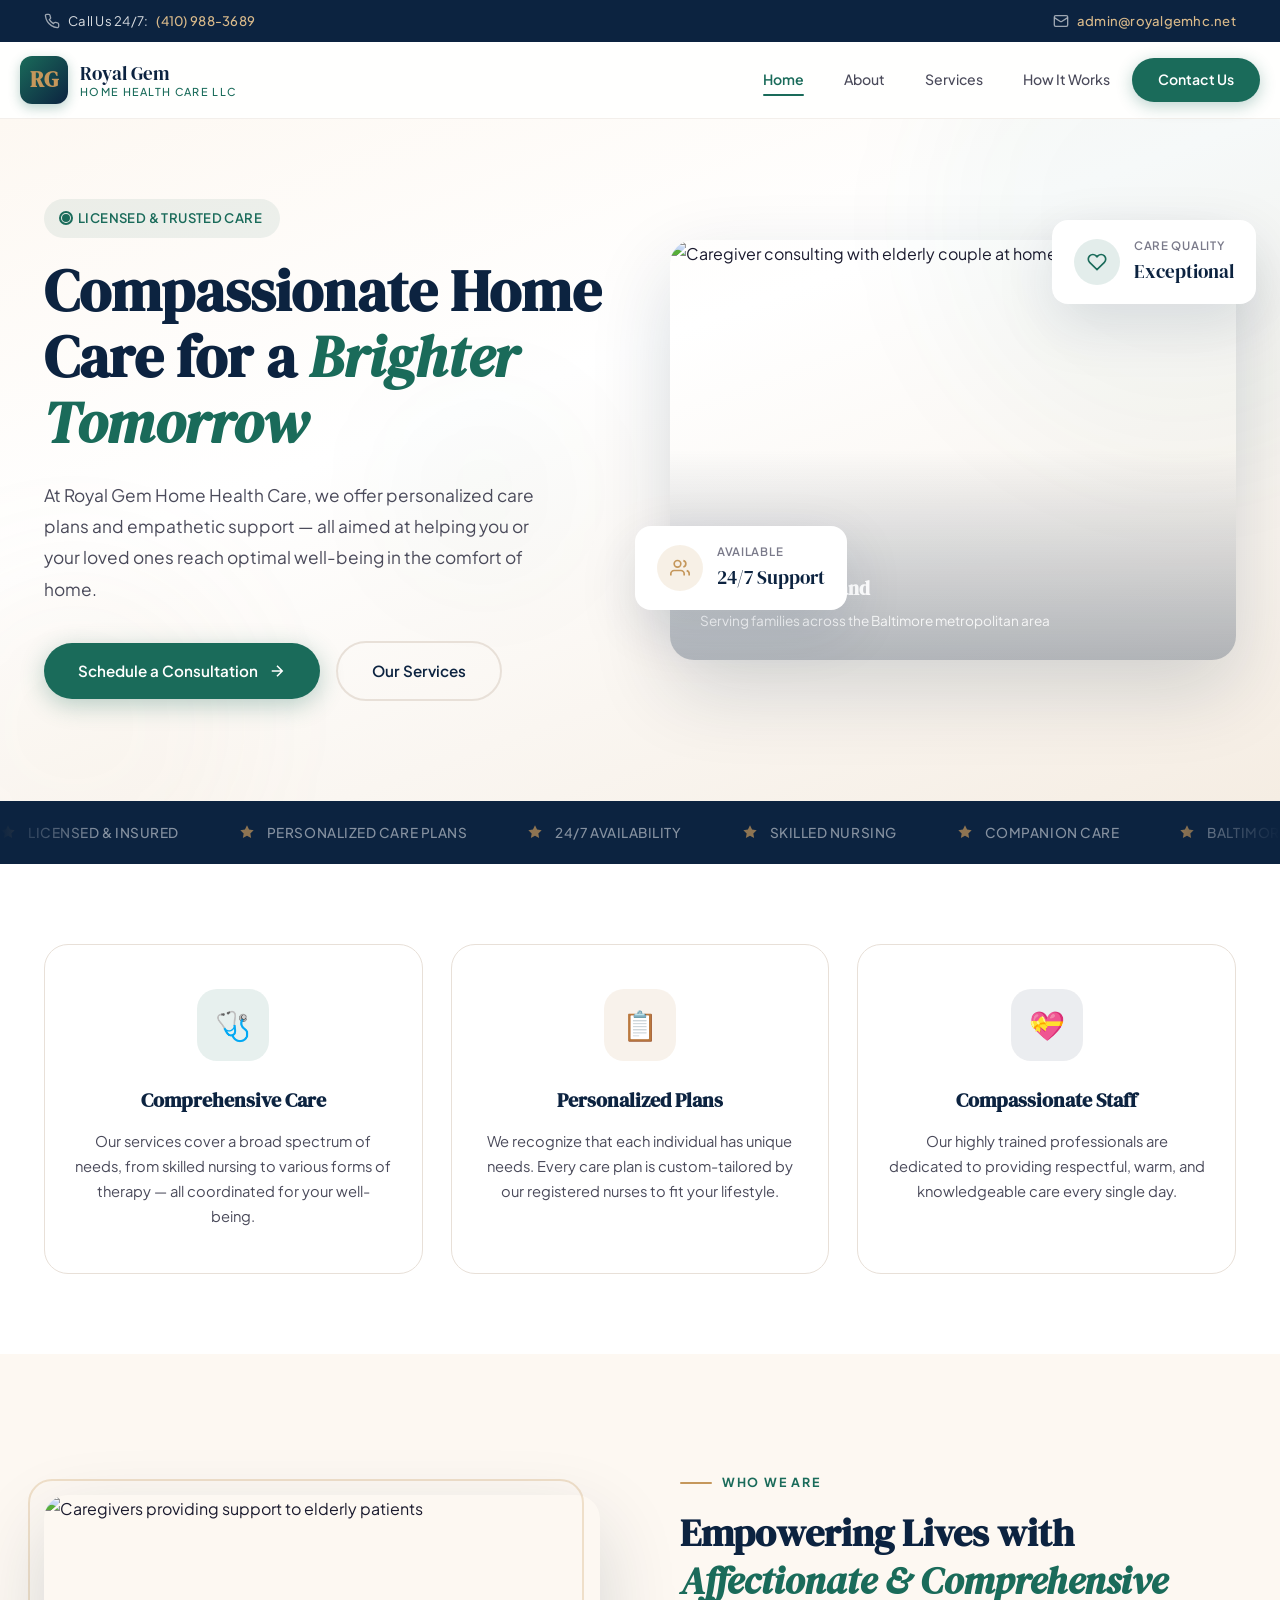
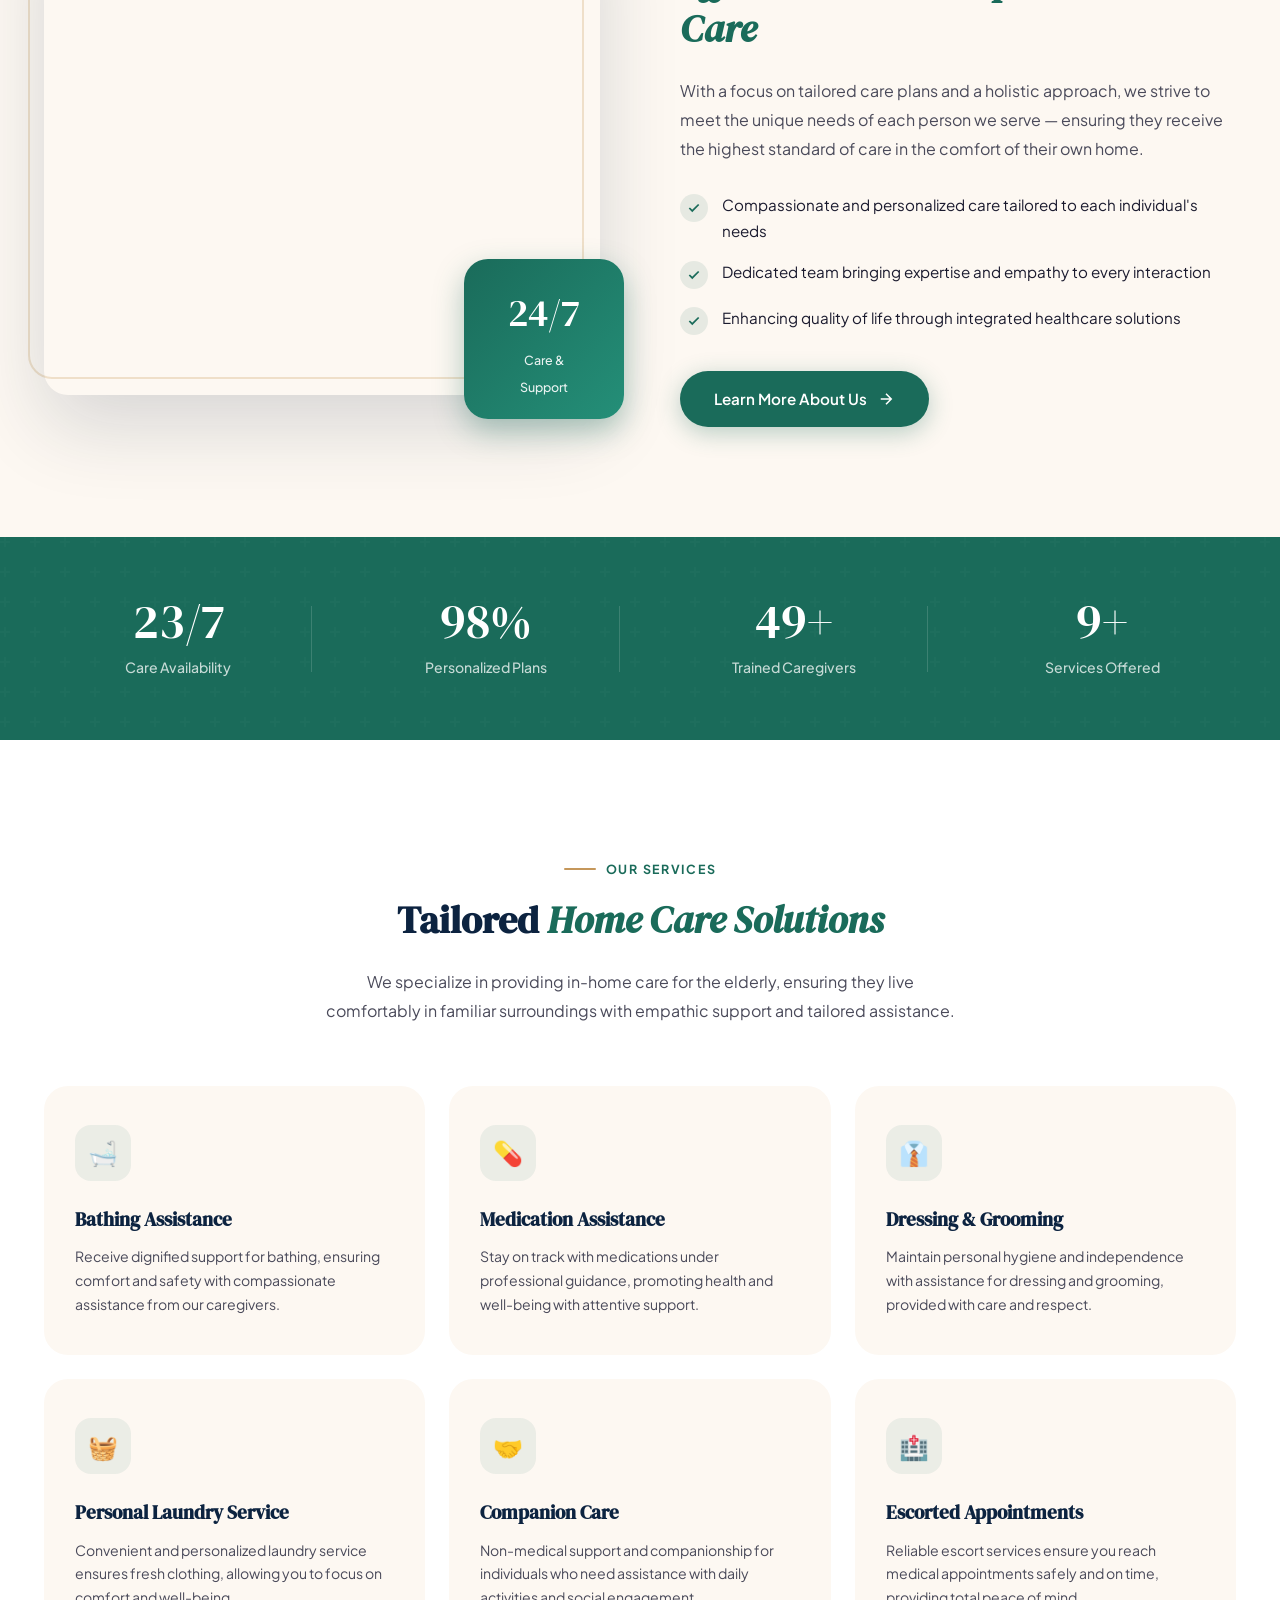
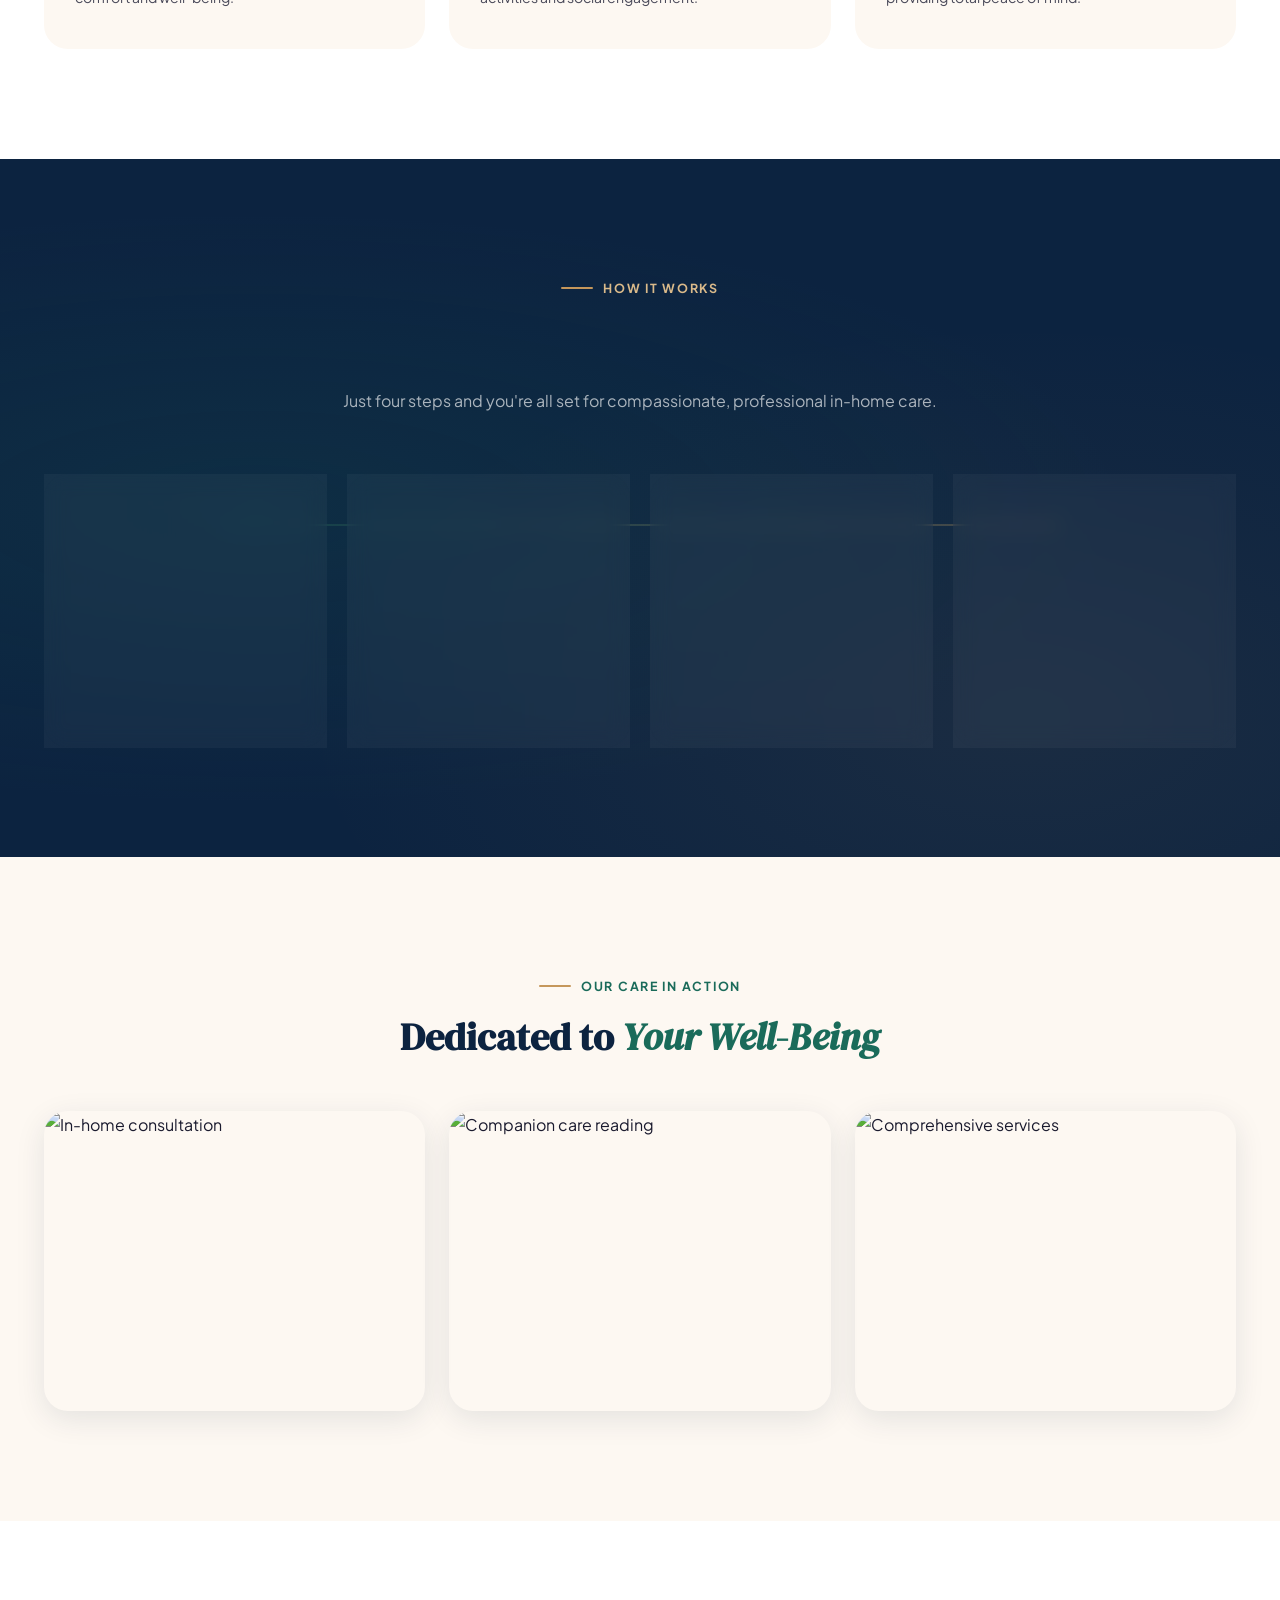
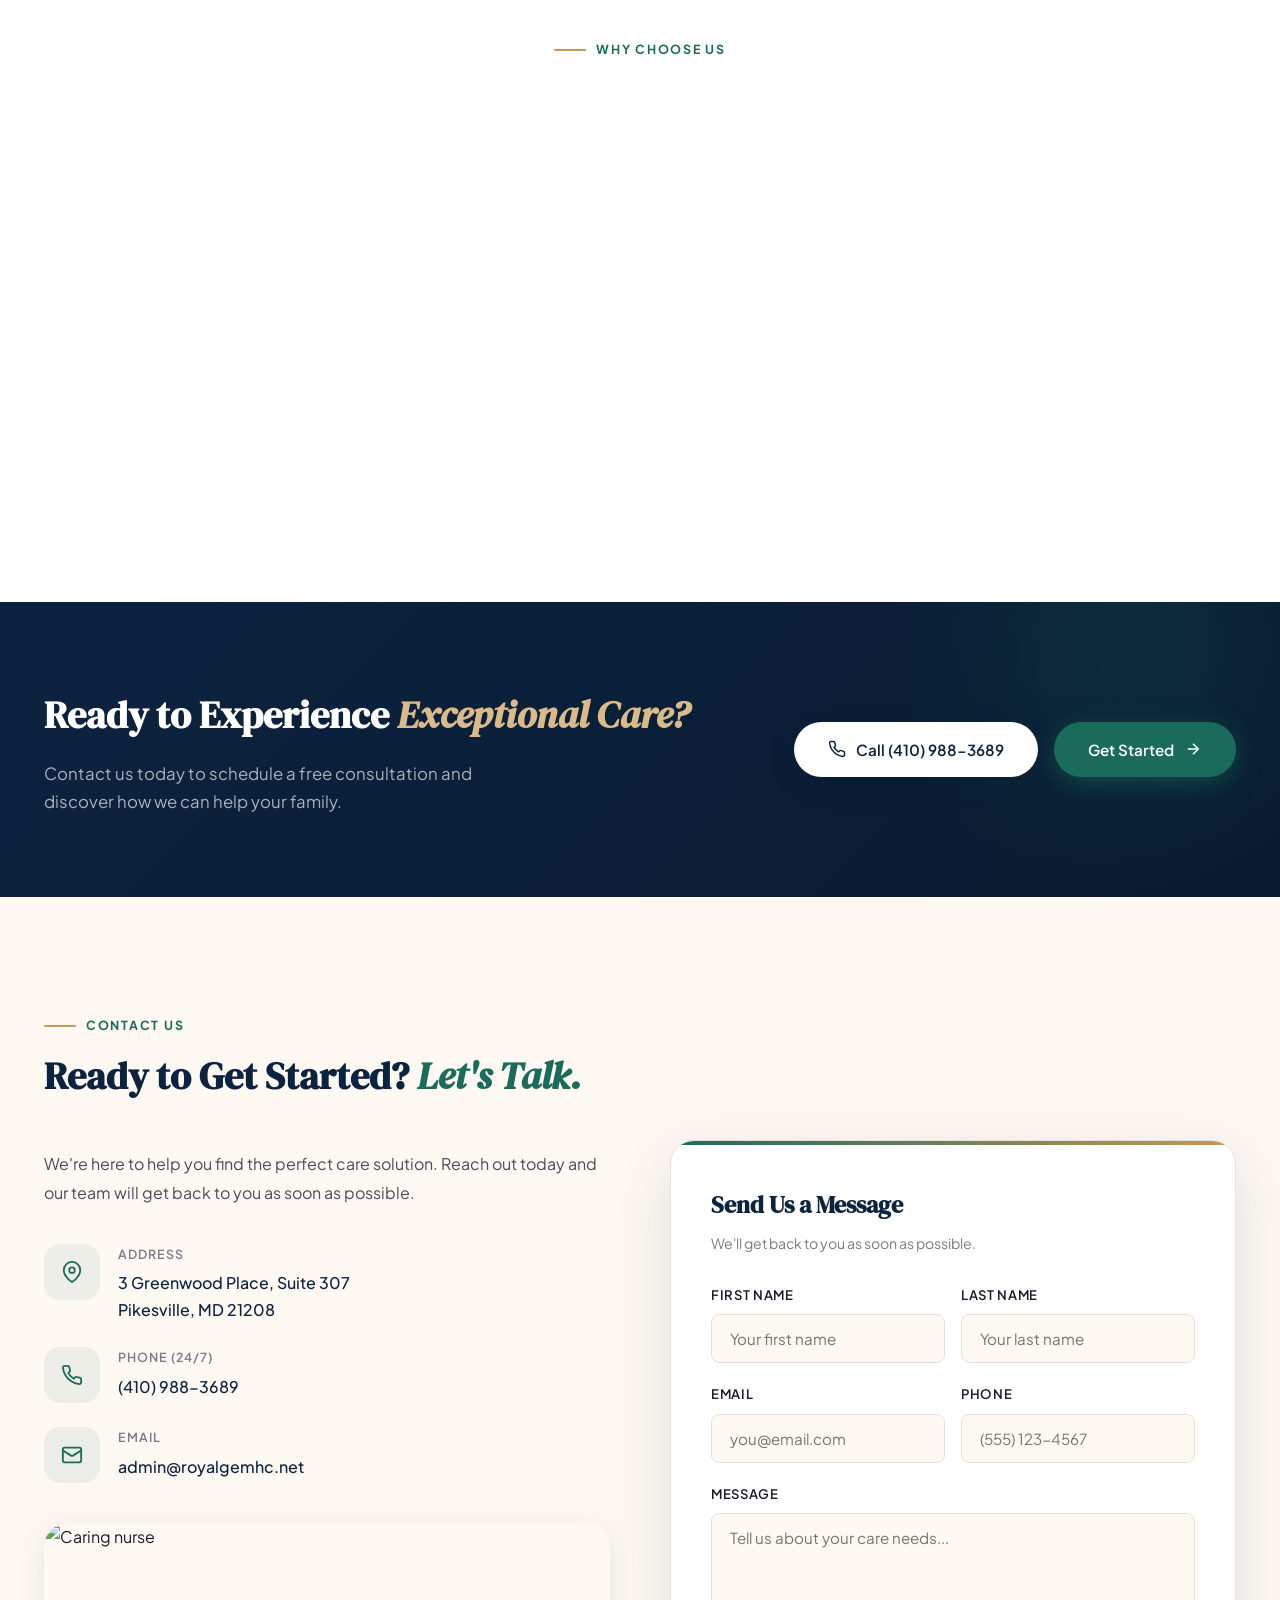
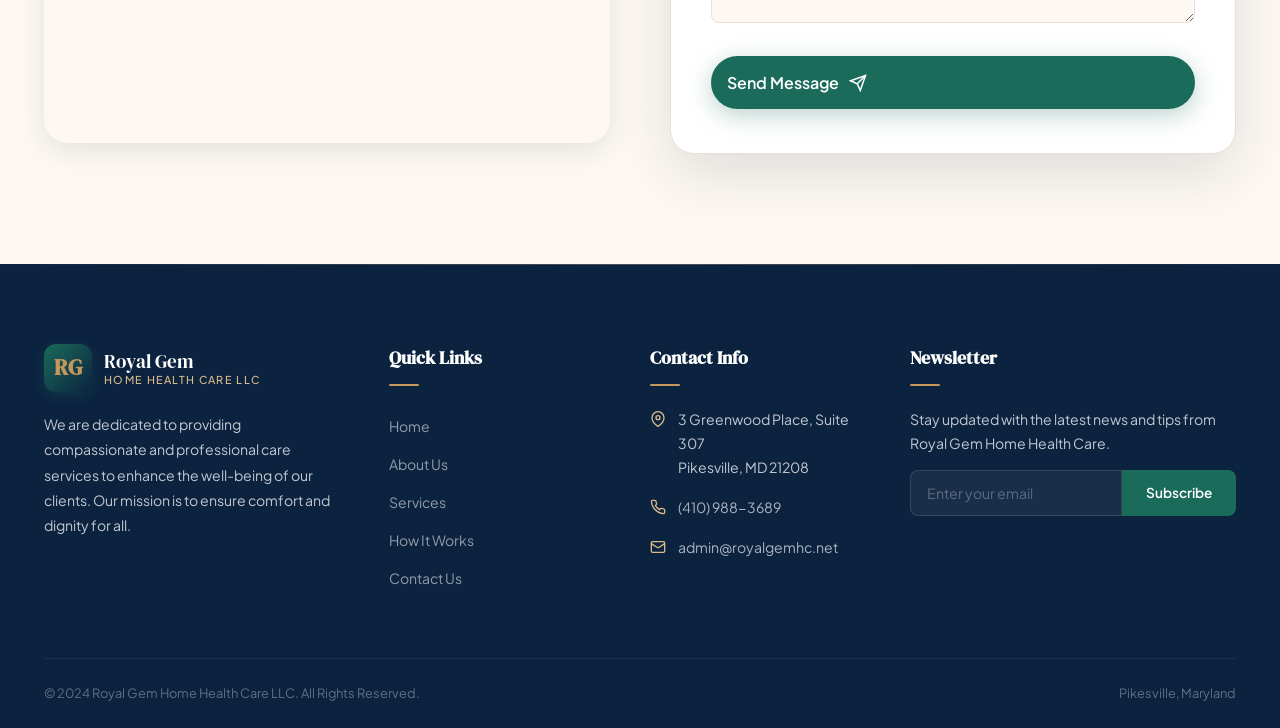
==== index.html @ eb27a29b "Rename index-4.html to index.html" ====
<!DOCTYPE html>
<html lang="en">
<head>
  <meta charset="UTF-8">
  <meta name="viewport" content="width=device-width, initial-scale=1.0">
  <title>Royal Gem Home Health Care LLC — Compassionate Home Care</title>
  <meta name="description" content="Royal Gem Home Health Care LLC offers personalized, compassionate in-home care services in Pikesville, Maryland. Serving families across the Baltimore metro area.">
  <link rel="preconnect" href="https://fonts.googleapis.com">
  <link rel="preconnect" href="https://fonts.gstatic.com" crossorigin>
  <link href="https://fonts.googleapis.com/css2?family=DM+Serif+Display:ital@0;1&family=Plus+Jakarta+Sans:wght@300;400;500;600;700&display=swap" rel="stylesheet">
  <link rel="stylesheet" href="style.css">
</head>
<body>
  <!-- PAGE LOADER -->
  <div class="page-loader"><div class="loader-logo">RG</div><div class="loader-bar"><div class="loader-bar-fill"></div></div></div>

  <!-- TOP BAR -->
  <div class="topbar"><div class="container topbar-inner">
    <div class="topbar-item"><svg width="16" height="16" viewBox="0 0 24 24" fill="none" stroke="currentColor" stroke-width="2"><path d="M22 16.92v3a2 2 0 0 1-2.18 2 19.79 19.79 0 0 1-8.63-3.07 19.5 19.5 0 0 1-6-6 19.79 19.79 0 0 1-3.07-8.67A2 2 0 0 1 4.11 2h3a2 2 0 0 1 2 1.72c.127.96.361 1.903.7 2.81a2 2 0 0 1-.45 2.11L8.09 9.91a16 16 0 0 0 6 6l1.27-1.27a2 2 0 0 1 2.11-.45c.907.339 1.85.573 2.81.7A2 2 0 0 1 22 16.92z"/></svg> Call Us 24/7: <a href="tel:+14109883689">(410) 988-3689</a></div>
    <div class="topbar-item"><svg width="16" height="16" viewBox="0 0 24 24" fill="none" stroke="currentColor" stroke-width="2"><rect x="2" y="4" width="20" height="16" rx="2"/><path d="m22 7-8.97 5.7a1.94 1.94 0 0 1-2.06 0L2 7"/></svg> <a href="mailto:admin@royalgemhc.net">admin@royalgemhc.net</a></div>
  </div></div>

  <!-- NAVBAR -->
  <nav class="navbar" id="navbar"><div class="container navbar-inner">
    <a href="#home" class="logo"><div class="logo-icon">RG</div><div class="logo-text">Royal Gem<span>Home Health Care LLC</span></div></a>
    <button class="menu-toggle" id="menuToggle" aria-label="Toggle navigation"><span></span><span></span><span></span></button>
    <div class="nav-links" id="navLinks">
      <a href="#home" class="active">Home</a><a href="#about">About</a><a href="#services">Services</a><a href="#process">How It Works</a><a href="#contact" class="nav-cta">Contact Us</a>
    </div>
  </div></nav>

  <!-- HERO -->
  <section class="hero" id="home">
    <div class="hero-blob hero-blob-1"></div><div class="hero-blob hero-blob-2"></div><div class="hero-blob hero-blob-3"></div>
    <div class="container hero-grid">
      <div class="hero-content">
        <div class="hero-badge"><span class="hero-badge-dot"></span> Licensed &amp; Trusted Care</div>
        <h1>Compassionate Home Care for a <em>Brighter Tomorrow</em></h1>
        <p class="hero-desc">At Royal Gem Home Health Care, we offer personalized care plans and empathetic support — all aimed at helping you or your loved ones reach optimal well-being in the comfort of home.</p>
        <div class="hero-actions">
          <a href="#contact" class="btn btn-primary">Schedule a Consultation <svg width="18" height="18" viewBox="0 0 24 24" fill="none" stroke="currentColor" stroke-width="2"><path d="M5 12h14m-7-7 7 7-7 7"/></svg></a>
          <a href="#services" class="btn btn-outline">Our Services</a>
        </div>
      </div>
      <div class="hero-visual">
        <div class="hero-img-main">
          <img src="hero-consultation.jpg" alt="Caregiver consulting with elderly couple at home">
          <div class="hero-img-overlay"><h3>Pikesville, Maryland</h3><p>Serving families across the Baltimore metropolitan area</p></div>
        </div>
        <div class="stat-float stat-float-1"><div class="icon-circle teal"><svg width="20" height="20" viewBox="0 0 24 24" fill="none" stroke="currentColor" stroke-width="2"><path d="M20.84 4.61a5.5 5.5 0 0 0-7.78 0L12 5.67l-1.06-1.06a5.5 5.5 0 0 0-7.78 7.78L12 21.23l8.84-8.84a5.5 5.5 0 0 0 0-7.78z"/></svg></div><div><div class="stat-label">Care Quality</div><div class="stat-value">Exceptional</div></div></div>
        <div class="stat-float stat-float-2"><div class="icon-circle gold"><svg width="20" height="20" viewBox="0 0 24 24" fill="none" stroke="currentColor" stroke-width="2"><path d="M17 21v-2a4 4 0 0 0-4-4H5a4 4 0 0 0-4 4v2"/><circle cx="9" cy="7" r="4"/><path d="M23 21v-2a4 4 0 0 0-3-3.87"/><path d="M16 3.13a4 4 0 0 1 0 7.75"/></svg></div><div><div class="stat-label">Available</div><div class="stat-value">24/7 Support</div></div></div>
      </div>
    </div>
  </section>

  <!-- TRUST MARQUEE -->
  <div class="trust-strip"><div class="marquee">
    <div class="marquee-item"><svg width="16" height="16" viewBox="0 0 24 24" fill="currentColor"><path d="M12 2l3.09 6.26L22 9.27l-5 4.87 1.18 6.88L12 17.77l-6.18 3.25L7 14.14 2 9.27l6.91-1.01L12 2z"/></svg> Licensed &amp; Insured</div>
    <div class="marquee-item"><svg width="16" height="16" viewBox="0 0 24 24" fill="currentColor"><path d="M12 2l3.09 6.26L22 9.27l-5 4.87 1.18 6.88L12 17.77l-6.18 3.25L7 14.14 2 9.27l6.91-1.01L12 2z"/></svg> Personalized Care Plans</div>
    <div class="marquee-item"><svg width="16" height="16" viewBox="0 0 24 24" fill="currentColor"><path d="M12 2l3.09 6.26L22 9.27l-5 4.87 1.18 6.88L12 17.77l-6.18 3.25L7 14.14 2 9.27l6.91-1.01L12 2z"/></svg> 24/7 Availability</div>
    <div class="marquee-item"><svg width="16" height="16" viewBox="0 0 24 24" fill="currentColor"><path d="M12 2l3.09 6.26L22 9.27l-5 4.87 1.18 6.88L12 17.77l-6.18 3.25L7 14.14 2 9.27l6.91-1.01L12 2z"/></svg> Skilled Nursing</div>
    <div class="marquee-item"><svg width="16" height="16" viewBox="0 0 24 24" fill="currentColor"><path d="M12 2l3.09 6.26L22 9.27l-5 4.87 1.18 6.88L12 17.77l-6.18 3.25L7 14.14 2 9.27l6.91-1.01L12 2z"/></svg> Companion Care</div>
    <div class="marquee-item"><svg width="16" height="16" viewBox="0 0 24 24" fill="currentColor"><path d="M12 2l3.09 6.26L22 9.27l-5 4.87 1.18 6.88L12 17.77l-6.18 3.25L7 14.14 2 9.27l6.91-1.01L12 2z"/></svg> Baltimore Metro Area</div>
    <div class="marquee-item"><svg width="16" height="16" viewBox="0 0 24 24" fill="currentColor"><path d="M12 2l3.09 6.26L22 9.27l-5 4.87 1.18 6.88L12 17.77l-6.18 3.25L7 14.14 2 9.27l6.91-1.01L12 2z"/></svg> Licensed &amp; Insured</div>
    <div class="marquee-item"><svg width="16" height="16" viewBox="0 0 24 24" fill="currentColor"><path d="M12 2l3.09 6.26L22 9.27l-5 4.87 1.18 6.88L12 17.77l-6.18 3.25L7 14.14 2 9.27l6.91-1.01L12 2z"/></svg> Personalized Care Plans</div>
    <div class="marquee-item"><svg width="16" height="16" viewBox="0 0 24 24" fill="currentColor"><path d="M12 2l3.09 6.26L22 9.27l-5 4.87 1.18 6.88L12 17.77l-6.18 3.25L7 14.14 2 9.27l6.91-1.01L12 2z"/></svg> 24/7 Availability</div>
    <div class="marquee-item"><svg width="16" height="16" viewBox="0 0 24 24" fill="currentColor"><path d="M12 2l3.09 6.26L22 9.27l-5 4.87 1.18 6.88L12 17.77l-6.18 3.25L7 14.14 2 9.27l6.91-1.01L12 2z"/></svg> Skilled Nursing</div>
    <div class="marquee-item"><svg width="16" height="16" viewBox="0 0 24 24" fill="currentColor"><path d="M12 2l3.09 6.26L22 9.27l-5 4.87 1.18 6.88L12 17.77l-6.18 3.25L7 14.14 2 9.27l6.91-1.01L12 2z"/></svg> Companion Care</div>
    <div class="marquee-item"><svg width="16" height="16" viewBox="0 0 24 24" fill="currentColor"><path d="M12 2l3.09 6.26L22 9.27l-5 4.87 1.18 6.88L12 17.77l-6.18 3.25L7 14.14 2 9.27l6.91-1.01L12 2z"/></svg> Baltimore Metro Area</div>
  </div></div>

  <!-- FEATURES -->
  <section class="features-strip" id="features"><div class="container"><div class="features-grid stagger-children">
    <div class="feature-card reveal"><div class="feature-icon teal-bg">🩺</div><h3>Comprehensive Care</h3><p>Our services cover a broad spectrum of needs, from skilled nursing to various forms of therapy — all coordinated for your well-being.</p></div>
    <div class="feature-card reveal"><div class="feature-icon gold-bg">📋</div><h3>Personalized Plans</h3><p>We recognize that each individual has unique needs. Every care plan is custom-tailored by our registered nurses to fit your lifestyle.</p></div>
    <div class="feature-card reveal"><div class="feature-icon navy-bg">💝</div><h3>Compassionate Staff</h3><p>Our highly trained professionals are dedicated to providing respectful, warm, and knowledgeable care every single day.</p></div>
  </div></div></section>

  <!-- ABOUT -->
  <section class="about" id="about"><div class="container about-grid">
    <div class="about-image reveal-left">
      <div class="about-img-main"><img src="about-banner.png" alt="Caregivers providing support to elderly patients"></div>
      <div class="about-img-accent"><div><span class="accent-number">24/7</span><span class="accent-text">Care &amp;<br>Support</span></div></div>
    </div>
    <div class="about-text">
      <div class="section-label">Who We Are</div>
      <h2 class="section-title reveal">Empowering Lives with <em>Affectionate &amp; Comprehensive Care</em></h2>
      <p class="reveal">With a focus on tailored care plans and a holistic approach, we strive to meet the unique needs of each person we serve — ensuring they receive the highest standard of care in the comfort of their own home.</p>
      <ul class="about-checklist">
        <li class="reveal"><span class="check-icon"><svg width="14" height="14" viewBox="0 0 24 24" fill="none" stroke="currentColor" stroke-width="3"><path d="M20 6 9 17l-5-5"/></svg></span> Compassionate and personalized care tailored to each individual's needs</li>
        <li class="reveal"><span class="check-icon"><svg width="14" height="14" viewBox="0 0 24 24" fill="none" stroke="currentColor" stroke-width="3"><path d="M20 6 9 17l-5-5"/></svg></span> Dedicated team bringing expertise and empathy to every interaction</li>
        <li class="reveal"><span class="check-icon"><svg width="14" height="14" viewBox="0 0 24 24" fill="none" stroke="currentColor" stroke-width="3"><path d="M20 6 9 17l-5-5"/></svg></span> Enhancing quality of life through integrated healthcare solutions</li>
      </ul>
      <a href="#contact" class="btn btn-primary reveal">Learn More About Us <svg width="18" height="18" viewBox="0 0 24 24" fill="none" stroke="currentColor" stroke-width="2"><path d="M5 12h14m-7-7 7 7-7 7"/></svg></a>
    </div>
  </div></section>

  <!-- STATS BAR -->
  <section class="stats-bar"><div class="container"><div class="stats-grid">
    <div class="stat-item reveal"><span class="stat-number"><span data-count="24" data-suffix="/7">0</span></span><span class="stat-desc">Care Availability</span></div>
    <div class="stat-item reveal"><span class="stat-number"><span data-count="100" data-suffix="%">0</span></span><span class="stat-desc">Personalized Plans</span></div>
    <div class="stat-item reveal"><span class="stat-number"><span data-count="50" data-suffix="+">0</span></span><span class="stat-desc">Trained Caregivers</span></div>
    <div class="stat-item reveal"><span class="stat-number"><span data-count="10" data-suffix="+">0</span></span><span class="stat-desc">Services Offered</span></div>
  </div></div></section>

  <!-- SERVICES -->
  <section class="services" id="services"><div class="container">
    <div class="services-header"><div class="section-label">Our Services</div><h2 class="section-title reveal">Tailored <em>Home Care Solutions</em></h2><p class="reveal">We specialize in providing in-home care for the elderly, ensuring they live comfortably in familiar surroundings with empathic support and tailored assistance.</p></div>
    <div class="services-grid stagger-children">
      <div class="service-card reveal"><div class="service-icon-wrap"><span>🛁</span></div><h3>Bathing Assistance</h3><p>Receive dignified support for bathing, ensuring comfort and safety with compassionate assistance from our caregivers.</p></div>
      <div class="service-card reveal"><div class="service-icon-wrap"><span>💊</span></div><h3>Medication Assistance</h3><p>Stay on track with medications under professional guidance, promoting health and well-being with attentive support.</p></div>
      <div class="service-card reveal"><div class="service-icon-wrap"><span>👔</span></div><h3>Dressing &amp; Grooming</h3><p>Maintain personal hygiene and independence with assistance for dressing and grooming, provided with care and respect.</p></div>
      <div class="service-card reveal"><div class="service-icon-wrap"><span>🧺</span></div><h3>Personal Laundry Service</h3><p>Convenient and personalized laundry service ensures fresh clothing, allowing you to focus on comfort and well-being.</p></div>
      <div class="service-card reveal"><div class="service-icon-wrap"><span>🤝</span></div><h3>Companion Care</h3><p>Non-medical support and companionship for individuals who need assistance with daily activities and social engagement.</p></div>
      <div class="service-card reveal"><div class="service-icon-wrap"><span>🏥</span></div><h3>Escorted Appointments</h3><p>Reliable escort services ensure you reach medical appointments safely and on time, providing total peace of mind.</p></div>
    </div>
  </div></section>

  <!-- PROCESS -->
  <section class="process" id="process"><div class="container">
    <div class="process-header"><div class="section-label">How It Works</div><h2 class="section-title reveal">Getting Started Is <em>Simple</em></h2><p class="reveal">Just four steps and you're all set for compassionate, professional in-home care.</p></div>
    <div class="steps-grid stagger-children">
      <div class="step-card reveal"><div class="step-number">1</div><h3>Get in Touch</h3><p>Contact us by phone or email to discuss your care needs and schedule an evaluation.</p></div>
      <div class="step-card reveal"><div class="step-number">2</div><h3>Schedule a Consultation</h3><p>Call us or fill out the form to set up a personalized consultation appointment.</p></div>
      <div class="step-card reveal"><div class="step-number">3</div><h3>Comprehensive Assessment</h3><p>Our registered nurse conducts a thorough assessment to develop a specialized care plan.</p></div>
      <div class="step-card reveal"><div class="step-number">4</div><h3>Begin Your Care</h3><p>Our compassionate caregivers assist you in living comfortably in your own home.</p></div>
    </div>
  </div></section>

  <!-- GALLERY -->
  <section class="gallery" id="gallery"><div class="container">
    <div class="gallery-header"><div class="section-label">Our Care in Action</div><h2 class="section-title reveal">Dedicated to <em>Your Well-Being</em></h2></div>
    <div class="gallery-grid stagger-children">
      <div class="gallery-item reveal"><img src="hero-consultation.jpg" alt="In-home consultation"><div class="gallery-overlay"><h4>Home Consultations</h4></div></div>
      <div class="gallery-item reveal"><img src="companion-care.jpg" alt="Companion care reading"><div class="gallery-overlay"><h4>Companion Care</h4></div></div>
      <div class="gallery-item reveal"><img src="about-collage.png" alt="Comprehensive services"><div class="gallery-overlay"><h4>Comprehensive Services</h4></div></div>
    </div>
  </div></section>

  <!-- WHY CHOOSE US -->
  <section class="why-us"><div class="container">
    <div class="services-header"><div class="section-label">Why Choose Us</div><h2 class="section-title reveal">Your Partner in <em>Exceptional Care</em></h2></div>
    <div class="why-grid stagger-children">
      <div class="why-card reveal"><div class="why-card-header"><div class="why-emoji">🤲</div><h3>Companion Care</h3><p>Non-medical support and companionship to individuals who need assistance with daily activities, offering emotional connection and joy.</p></div><a href="#contact" class="why-card-link">Learn More <svg width="16" height="16" viewBox="0 0 24 24" fill="none" stroke="currentColor" stroke-width="2"><path d="M5 12h14m-7-7 7 7-7 7"/></svg></a></div>
      <div class="why-card reveal"><div class="why-card-header"><div class="why-emoji">🚗</div><h3>Escorted Medical Appointments</h3><p>Reliable escort services ensure you reach medical appointments safely and on time, providing total peace of mind for families.</p></div><a href="#contact" class="why-card-link">Learn More <svg width="16" height="16" viewBox="0 0 24 24" fill="none" stroke="currentColor" stroke-width="2"><path d="M5 12h14m-7-7 7 7-7 7"/></svg></a></div>
      <div class="why-card reveal"><div class="why-card-header"><div class="why-emoji">🏋️</div><h3>Integrated Therapy Program</h3><p>Regain strength, improve mobility, and maintain independence with our comprehensive physical and occupational therapy services.</p></div><a href="#contact" class="why-card-link">Learn More <svg width="16" height="16" viewBox="0 0 24 24" fill="none" stroke="currentColor" stroke-width="2"><path d="M5 12h14m-7-7 7 7-7 7"/></svg></a></div>
    </div>
  </div></section>

  <!-- CTA BANNER -->
  <section class="cta-banner"><div class="container"><div class="cta-inner">
    <div class="cta-text"><h2 class="reveal">Ready to Experience <em style="color:#DABA8A;font-style:italic">Exceptional Care?</em></h2><p class="reveal">Contact us today to schedule a free consultation and discover how we can help your family.</p></div>
    <div class="cta-actions reveal">
      <a href="tel:+14109883689" class="btn btn-white"><svg width="18" height="18" viewBox="0 0 24 24" fill="none" stroke="currentColor" stroke-width="2"><path d="M22 16.92v3a2 2 0 0 1-2.18 2 19.79 19.79 0 0 1-8.63-3.07 19.5 19.5 0 0 1-6-6 19.79 19.79 0 0 1-3.07-8.67A2 2 0 0 1 4.11 2h3a2 2 0 0 1 2 1.72c.127.96.361 1.903.7 2.81a2 2 0 0 1-.45 2.11L8.09 9.91a16 16 0 0 0 6 6l1.27-1.27a2 2 0 0 1 2.11-.45c.907.339 1.85.573 2.81.7A2 2 0 0 1 22 16.92z"/></svg> Call (410) 988-3689</a>
      <a href="#contact" class="btn btn-primary" style="box-shadow:0 6px 24px rgba(26,107,90,0.5)">Get Started <svg width="18" height="18" viewBox="0 0 24 24" fill="none" stroke="currentColor" stroke-width="2"><path d="M5 12h14m-7-7 7 7-7 7"/></svg></a>
    </div>
  </div></div></section>

  <!-- CONTACT -->
  <section class="contact" id="contact"><div class="container">
    <div class="section-label">Contact Us</div>
    <h2 class="section-title reveal">Ready to Get Started? <em>Let's Talk.</em></h2>
    <div class="contact-wrapper" style="margin-top:40px;">
      <div class="contact-info reveal-left">
        <p>We're here to help you find the perfect care solution. Reach out today and our team will get back to you as soon as possible.</p>
        <div class="contact-details">
          <div class="contact-item"><div class="contact-item-icon"><svg width="22" height="22" viewBox="0 0 24 24" fill="none" stroke="currentColor" stroke-width="2"><path d="M21 10c0 7-9 13-9 13s-9-6-9-13a9 9 0 1 1 18 0z"/><circle cx="12" cy="10" r="3"/></svg></div><div class="contact-item-text"><div class="ci-label">Address</div><div class="ci-value">3 Greenwood Place, Suite 307<br>Pikesville, MD 21208</div></div></div>
          <div class="contact-item"><div class="contact-item-icon"><svg width="22" height="22" viewBox="0 0 24 24" fill="none" stroke="currentColor" stroke-width="2"><path d="M22 16.92v3a2 2 0 0 1-2.18 2 19.79 19.79 0 0 1-8.63-3.07 19.5 19.5 0 0 1-6-6 19.79 19.79 0 0 1-3.07-8.67A2 2 0 0 1 4.11 2h3a2 2 0 0 1 2 1.72c.127.96.361 1.903.7 2.81a2 2 0 0 1-.45 2.11L8.09 9.91a16 16 0 0 0 6 6l1.27-1.27a2 2 0 0 1 2.11-.45c.907.339 1.85.573 2.81.7A2 2 0 0 1 22 16.92z"/></svg></div><div class="contact-item-text"><div class="ci-label">Phone (24/7)</div><div class="ci-value"><a href="tel:+14109883689">(410) 988-3689</a></div></div></div>
          <div class="contact-item"><div class="contact-item-icon"><svg width="22" height="22" viewBox="0 0 24 24" fill="none" stroke="currentColor" stroke-width="2"><rect x="2" y="4" width="20" height="16" rx="2"/><path d="m22 7-8.97 5.7a1.94 1.94 0 0 1-2.06 0L2 7"/></svg></div><div class="contact-item-text"><div class="ci-label">Email</div><div class="ci-value"><a href="mailto:admin@royalgemhc.net">admin@royalgemhc.net</a></div></div></div>
        </div>
        <div class="contact-nurse-img"><img src="contact-nurse.png" alt="Caring nurse"></div>
      </div>
      <div class="contact-form-card reveal-right">
        <h3>Send Us a Message</h3><p class="form-sub">We'll get back to you as soon as possible.</p>
        <form id="contactForm"><div id="formFields">
          <div class="form-row"><div class="form-group"><label for="fname">First Name</label><input type="text" id="fname" placeholder="Your first name" required></div><div class="form-group"><label for="lname">Last Name</label><input type="text" id="lname" placeholder="Your last name" required></div></div>
          <div class="form-row"><div class="form-group"><label for="email">Email</label><input type="email" id="email" placeholder="you@email.com" required></div><div class="form-group"><label for="phone">Phone</label><input type="tel" id="phone" placeholder="(555) 123-4567"></div></div>
          <div class="form-group"><label for="message">Message</label><textarea id="message" placeholder="Tell us about your care needs..." required></textarea></div>
          <button type="submit" class="btn btn-primary btn-submit">Send Message <svg width="18" height="18" viewBox="0 0 24 24" fill="none" stroke="currentColor" stroke-width="2"><path d="M22 2 11 13"/><path d="M22 2 15 22l-4-9-9-4z"/></svg></button>
        </div>
        <div class="form-success" id="formSuccess"><div class="form-success-icon"><svg width="36" height="36" viewBox="0 0 24 24" fill="none" stroke="currentColor" stroke-width="2"><path d="M20 6 9 17l-5-5"/></svg></div><h4>Message Sent!</h4><p>Thank you for reaching out. We'll contact you shortly.</p></div>
        </form>
      </div>
    </div>
  </div></section>

  <!-- FOOTER -->
  <footer class="footer"><div class="container">
    <div class="footer-grid">
      <div><div class="logo" style="margin-bottom:20px;"><div class="logo-icon">RG</div><div class="logo-text" style="color:#fff;">Royal Gem<span style="color:#DABA8A;">Home Health Care LLC</span></div></div><p class="footer-about-text">We are dedicated to providing compassionate and professional care services to enhance the well-being of our clients. Our mission is to ensure comfort and dignity for all.</p></div>
      <div><h4>Quick Links</h4><div class="footer-links"><a href="#home">Home</a><a href="#about">About Us</a><a href="#services">Services</a><a href="#process">How It Works</a><a href="#contact">Contact Us</a></div></div>
      <div><h4>Contact Info</h4>
        <div class="footer-contact-item"><svg width="16" height="16" viewBox="0 0 24 24" fill="none" stroke="currentColor" stroke-width="2"><path d="M21 10c0 7-9 13-9 13s-9-6-9-13a9 9 0 1 1 18 0z"/><circle cx="12" cy="10" r="3"/></svg><span>3 Greenwood Place, Suite 307<br>Pikesville, MD 21208</span></div>
        <div class="footer-contact-item"><svg width="16" height="16" viewBox="0 0 24 24" fill="none" stroke="currentColor" stroke-width="2"><path d="M22 16.92v3a2 2 0 0 1-2.18 2 19.79 19.79 0 0 1-8.63-3.07 19.5 19.5 0 0 1-6-6 19.79 19.79 0 0 1-3.07-8.67A2 2 0 0 1 4.11 2h3a2 2 0 0 1 2 1.72c.127.96.361 1.903.7 2.81a2 2 0 0 1-.45 2.11L8.09 9.91a16 16 0 0 0 6 6l1.27-1.27a2 2 0 0 1 2.11-.45c.907.339 1.85.573 2.81.7A2 2 0 0 1 22 16.92z"/></svg><a href="tel:+14109883689">(410) 988-3689</a></div>
        <div class="footer-contact-item"><svg width="16" height="16" viewBox="0 0 24 24" fill="none" stroke="currentColor" stroke-width="2"><rect x="2" y="4" width="20" height="16" rx="2"/><path d="m22 7-8.97 5.7a1.94 1.94 0 0 1-2.06 0L2 7"/></svg><a href="mailto:admin@royalgemhc.net">admin@royalgemhc.net</a></div>
      </div>
      <div><h4>Newsletter</h4><p style="font-size:0.88rem;margin-bottom:14px;">Stay updated with the latest news and tips from Royal Gem Home Health Care.</p><div class="footer-newsletter-input"><input type="email" placeholder="Enter your email"><button>Subscribe</button></div></div>
    </div>
    <div class="footer-bottom"><span>&copy; 2024 Royal Gem Home Health Care LLC. All Rights Reserved.</span><span>Pikesville, Maryland</span></div>
  </div></footer>

  <!-- BACK TO TOP -->
  <button class="back-to-top" aria-label="Back to top"><svg width="20" height="20" viewBox="0 0 24 24" fill="none" stroke="currentColor" stroke-width="2.5"><path d="M18 15l-6-6-6 6"/></svg></button>

  <script src="main.js"></script>
</body>
</html>
---- style.css ----
/* ============================================
   ROOT VARIABLES & RESET
   ============================================ */
:root {
  --navy: #0C2340;
  --navy-light: #153A5C;
  --navy-dark: #081A2F;
  --teal: #1A6B5A;
  --teal-light: #248F78;
  --teal-dark: #145A4A;
  --gold: #C5975B;
  --gold-light: #DABA8A;
  --gold-pale: #F0E0C8;
  --cream: #FDF8F2;
  --cream-dark: #F5EDE3;
  --white: #FFFFFF;
  --text-dark: #1A1A2E;
  --text-mid: #4A4A5A;
  --text-light: #7A7A8A;
  --border: #E8E0D8;
  --shadow-sm: 0 2px 8px rgba(12,35,64,0.06);
  --shadow-md: 0 8px 30px rgba(12,35,64,0.1);
  --shadow-lg: 0 20px 60px rgba(12,35,64,0.12);
  --shadow-xl: 0 30px 80px rgba(12,35,64,0.16);
  --radius-sm: 8px;
  --radius-md: 16px;
  --radius-lg: 24px;
  --radius-xl: 40px;
  --font-serif: 'DM Serif Display', Georgia, serif;
  --font-sans: 'Plus Jakarta Sans', -apple-system, sans-serif;
  --ease-out: cubic-bezier(0.16, 1, 0.3, 1);
  --ease-spring: cubic-bezier(0.34, 1.56, 0.64, 1);
  --transition: 0.4s var(--ease-out);
}

*,*::before,*::after{margin:0;padding:0;box-sizing:border-box}
html{scroll-behavior:smooth;font-size:16px;scrollbar-width:thin;scrollbar-color:var(--teal) var(--cream)}
html::-webkit-scrollbar{width:8px}
html::-webkit-scrollbar-track{background:var(--cream)}
html::-webkit-scrollbar-thumb{background:var(--teal);border-radius:4px}
body{font-family:var(--font-sans);color:var(--text-dark);background:var(--cream);line-height:1.7;overflow-x:hidden;-webkit-font-smoothing:antialiased}
img{max-width:100%;display:block}
a{text-decoration:none;color:inherit}
ul{list-style:none}
.container{max-width:1240px;margin:0 auto;padding:0 24px}

/* PAGE LOADER */
.page-loader{position:fixed;inset:0;z-index:10000;background:var(--navy);display:flex;align-items:center;justify-content:center;flex-direction:column;gap:24px;transition:opacity 0.6s ease,visibility 0.6s ease}
.page-loader.loaded{opacity:0;visibility:hidden;pointer-events:none}
.loader-logo{width:80px;height:80px;background:linear-gradient(135deg,var(--teal),var(--teal-light));border-radius:20px;display:flex;align-items:center;justify-content:center;color:var(--gold);font-family:var(--font-serif);font-size:2rem;animation:loaderPulse 1.2s ease-in-out infinite}
@keyframes loaderPulse{0%,100%{transform:scale(1);box-shadow:0 0 0 0 rgba(26,107,90,0.4)}50%{transform:scale(1.05);box-shadow:0 0 0 20px rgba(26,107,90,0)}}
.loader-bar{width:200px;height:3px;background:rgba(255,255,255,0.1);border-radius:3px;overflow:hidden}
.loader-bar-fill{height:100%;background:linear-gradient(90deg,var(--teal),var(--gold));border-radius:3px;animation:loaderFill 1.5s ease-in-out forwards}
@keyframes loaderFill{0%{width:0}100%{width:100%}}

/* KEYFRAMES */
@keyframes fadeUp{from{opacity:0;transform:translateY(40px)}to{opacity:1;transform:translateY(0)}}
@keyframes fadeLeft{from{opacity:0;transform:translateX(50px)}to{opacity:1;transform:translateX(0)}}
@keyframes fadeRight{from{opacity:0;transform:translateX(-50px)}to{opacity:1;transform:translateX(0)}}
@keyframes scaleIn{from{opacity:0;transform:scale(0.88)}to{opacity:1;transform:scale(1)}}
@keyframes float{0%,100%{transform:translateY(0px)}50%{transform:translateY(-12px)}}
@keyframes shimmer{0%{background-position:-200% 0}100%{background-position:200% 0}}
@keyframes ripple{0%{transform:scale(1);opacity:0.5}100%{transform:scale(2.5);opacity:0}}
@keyframes morphBlob{0%,100%{border-radius:60% 40% 30% 70%/60% 30% 70% 40%}25%{border-radius:30% 60% 70% 40%/50% 60% 30% 60%}50%{border-radius:50% 60% 30% 60%/30% 60% 70% 40%}75%{border-radius:60% 30% 60% 40%/70% 40% 50% 60%}}
@keyframes marqueeScroll{from{transform:translateX(0)}to{transform:translateX(-50%)}}
@keyframes counterPulse{0%{transform:scale(1)}50%{transform:scale(1.08)}100%{transform:scale(1)}}
@keyframes lineGrow{from{transform:scaleX(0)}to{transform:scaleX(1)}}
@keyframes textClip{from{clip-path:inset(0 100% 0 0)}to{clip-path:inset(0 0% 0 0)}}

/* SCROLL REVEAL */
.reveal{opacity:0;transform:translateY(40px);transition:opacity 0.8s var(--ease-out),transform 0.8s var(--ease-out)}
.reveal.visible{opacity:1;transform:translateY(0)}
.reveal-left{opacity:0;transform:translateX(-50px);transition:opacity 0.8s var(--ease-out),transform 0.8s var(--ease-out)}
.reveal-left.visible{opacity:1;transform:translateX(0)}
.reveal-right{opacity:0;transform:translateX(50px);transition:opacity 0.8s var(--ease-out),transform 0.8s var(--ease-out)}
.reveal-right.visible{opacity:1;transform:translateX(0)}
.reveal-scale{opacity:0;transform:scale(0.85);transition:opacity 0.8s var(--ease-out),transform 0.8s var(--ease-out)}
.reveal-scale.visible{opacity:1;transform:scale(1)}
.stagger-children .reveal:nth-child(1){transition-delay:0s}
.stagger-children .reveal:nth-child(2){transition-delay:0.1s}
.stagger-children .reveal:nth-child(3){transition-delay:0.15s}
.stagger-children .reveal:nth-child(4){transition-delay:0.2s}
.stagger-children .reveal:nth-child(5){transition-delay:0.25s}
.stagger-children .reveal:nth-child(6){transition-delay:0.3s}

/* TOPBAR */
.topbar{background:var(--navy);color:rgba(255,255,255,0.85);font-size:0.82rem;padding:10px 0;letter-spacing:0.02em;position:relative;z-index:1001}
.topbar-inner{display:flex;justify-content:space-between;align-items:center;flex-wrap:wrap;gap:12px}
.topbar-item{display:flex;align-items:center;gap:8px}
.topbar-item svg{flex-shrink:0;opacity:0.7}
.topbar-item a{color:var(--gold-light);font-weight:500;transition:color var(--transition);position:relative}
.topbar-item a::after{content:'';position:absolute;bottom:-2px;left:0;width:0;height:1px;background:var(--gold);transition:width var(--transition)}
.topbar-item a:hover::after{width:100%}

/* NAVBAR */
.navbar{background:rgba(255,255,255,0.92);backdrop-filter:blur(20px);-webkit-backdrop-filter:blur(20px);position:sticky;top:0;z-index:1000;border-bottom:1px solid rgba(232,224,216,0.5);transition:all var(--transition)}
.navbar.scrolled{box-shadow:var(--shadow-md);background:rgba(255,255,255,0.96)}
.navbar-inner{display:flex;justify-content:space-between;align-items:center;padding:14px 0}
.logo{display:flex;align-items:center;gap:12px;transition:transform 0.3s var(--ease-spring)}
.logo:hover{transform:scale(1.03)}
.logo-icon{width:48px;height:48px;background:linear-gradient(135deg,var(--teal),var(--navy));border-radius:12px;display:flex;align-items:center;justify-content:center;color:var(--gold);font-family:var(--font-serif);font-size:1.4rem;font-weight:700;box-shadow:0 4px 12px rgba(26,107,90,0.3);transition:transform 0.3s var(--ease-spring)}
.logo:hover .logo-icon{transform:rotate(-5deg)}
.logo-text{font-family:var(--font-serif);font-size:1.2rem;color:var(--navy);line-height:1.2}
.logo-text span{display:block;font-family:var(--font-sans);font-size:0.68rem;color:var(--teal);font-weight:500;text-transform:uppercase;letter-spacing:0.12em}
.nav-links{display:flex;align-items:center;gap:4px}
.nav-links a{padding:8px 18px;font-size:0.88rem;font-weight:500;color:var(--text-mid);border-radius:var(--radius-sm);transition:all var(--transition);position:relative;overflow:hidden}
.nav-links a::before{content:'';position:absolute;bottom:4px;left:18px;right:18px;height:2px;background:var(--teal);border-radius:2px;transform:scaleX(0);transition:transform 0.3s var(--ease-spring)}
.nav-links a:hover{color:var(--teal)}
.nav-links a:hover::before{transform:scaleX(1)}
.nav-links a.active{color:var(--teal);font-weight:600}
.nav-links a.active::before{transform:scaleX(1)}
.nav-cta{background:var(--teal)!important;color:var(--white)!important;font-weight:600!important;padding:10px 26px!important;border-radius:var(--radius-xl)!important;box-shadow:0 4px 16px rgba(26,107,90,0.3);transition:all var(--transition)!important}
.nav-cta:hover{background:var(--teal-light)!important;transform:translateY(-2px)!important;box-shadow:0 8px 24px rgba(26,107,90,0.35)!important}
.nav-cta::before,.nav-cta::after{display:none!important}
.menu-toggle{display:none;background:none;border:none;width:44px;height:44px;cursor:pointer;flex-direction:column;align-items:center;justify-content:center;gap:6px;border-radius:var(--radius-sm);transition:background var(--transition);z-index:1002}
.menu-toggle:hover{background:rgba(0,0,0,0.04)}
.menu-toggle span{display:block;width:24px;height:2.5px;background:var(--navy);border-radius:2px;transition:all 0.4s var(--ease-spring);transform-origin:center}
.menu-toggle.open span:nth-child(1){transform:rotate(45deg) translate(6px,6px)}
.menu-toggle.open span:nth-child(2){opacity:0;transform:scaleX(0)}
.menu-toggle.open span:nth-child(3){transform:rotate(-45deg) translate(6px,-6px)}

/* HERO */
.hero{position:relative;padding:80px 0 100px;overflow:hidden;background:linear-gradient(160deg,var(--cream) 0%,var(--white) 40%,var(--cream-dark) 100%)}
.hero-blob{position:absolute;border-radius:50%;filter:blur(60px);pointer-events:none;opacity:0.5}
.hero-blob-1{width:500px;height:500px;background:rgba(26,107,90,0.07);top:-150px;right:-150px;animation:morphBlob 15s ease-in-out infinite}
.hero-blob-2{width:350px;height:350px;background:rgba(197,151,91,0.08);bottom:-100px;left:-100px;animation:morphBlob 12s ease-in-out infinite reverse}
.hero-blob-3{width:200px;height:200px;background:rgba(26,107,90,0.05);top:40%;left:30%;animation:morphBlob 10s ease-in-out infinite 2s}
.hero-grid{display:grid;grid-template-columns:1fr 1fr;gap:60px;align-items:center;position:relative;z-index:1}
.hero-badge{display:inline-flex;align-items:center;gap:8px;background:rgba(26,107,90,0.08);color:var(--teal);font-weight:600;font-size:0.82rem;padding:8px 18px;border-radius:var(--radius-xl);margin-bottom:20px;letter-spacing:0.03em;text-transform:uppercase;opacity:0;animation:fadeUp 0.7s var(--ease-out) 0.3s forwards}
.hero-badge-dot{width:8px;height:8px;border-radius:50%;background:var(--teal);position:relative}
.hero-badge-dot::after{content:'';position:absolute;inset:-3px;border-radius:50%;border:2px solid var(--teal);animation:ripple 2s ease-in-out infinite}
.hero h1{font-family:var(--font-serif);font-size:clamp(2.4rem,4.5vw,3.6rem);line-height:1.15;color:var(--navy);margin-bottom:24px;opacity:0;animation:fadeUp 0.8s var(--ease-out) 0.5s forwards}
.hero h1 em{font-style:italic;color:var(--teal);position:relative}
.hero h1 em::after{content:'';position:absolute;bottom:4px;left:0;width:100%;height:8px;background:var(--gold-pale);opacity:0.5;z-index:-1;border-radius:4px}
.hero-desc{font-size:1.08rem;color:var(--text-mid);line-height:1.8;margin-bottom:36px;max-width:520px;opacity:0;animation:fadeUp 0.8s var(--ease-out) 0.7s forwards}
.hero-actions{display:flex;gap:16px;align-items:center;flex-wrap:wrap;opacity:0;animation:fadeUp 0.8s var(--ease-out) 0.9s forwards}

/* BUTTONS */
.btn{display:inline-flex;align-items:center;gap:10px;padding:15px 34px;border-radius:var(--radius-xl);font-family:var(--font-sans);font-size:0.95rem;font-weight:600;cursor:pointer;border:none;transition:all var(--transition);position:relative;overflow:hidden}
.btn::after{content:'';position:absolute;width:100%;height:100%;top:0;left:-100%;background:linear-gradient(90deg,transparent,rgba(255,255,255,0.15),transparent);transition:left 0.6s ease}
.btn:hover::after{left:100%}
.btn-primary{background:var(--teal);color:var(--white);box-shadow:0 6px 24px rgba(26,107,90,0.3)}
.btn-primary:hover{background:var(--teal-light);transform:translateY(-3px);box-shadow:0 10px 35px rgba(26,107,90,0.35)}
.btn-primary:active{transform:translateY(-1px);box-shadow:0 4px 16px rgba(26,107,90,0.3)}
.btn-outline{background:transparent;color:var(--navy);border:2px solid var(--border)}
.btn-outline:hover{border-color:var(--teal);color:var(--teal);background:rgba(26,107,90,0.04);transform:translateY(-3px)}
.btn-white{background:var(--white);color:var(--navy);box-shadow:var(--shadow-md)}
.btn-white:hover{transform:translateY(-3px);box-shadow:var(--shadow-lg)}
.btn svg{transition:transform 0.3s var(--ease-spring)}
.btn:hover svg{transform:translateX(4px)}

/* HERO VISUAL */
.hero-visual{position:relative;opacity:0;animation:fadeLeft 1s var(--ease-out) 0.6s forwards}
.hero-img-main{width:100%;border-radius:var(--radius-lg);overflow:hidden;box-shadow:var(--shadow-xl);position:relative}
.hero-img-main img{width:100%;height:420px;object-fit:cover;transition:transform 8s ease}
.hero-img-main:hover img{transform:scale(1.05)}
.hero-img-main::after{content:'';position:absolute;inset:0;background:linear-gradient(to top,rgba(12,35,64,0.3) 0%,transparent 50%);pointer-events:none}
.hero-img-overlay{position:absolute;bottom:0;left:0;right:0;padding:28px 30px;z-index:2;color:var(--white)}
.hero-img-overlay h3{font-family:var(--font-serif);font-size:1.2rem;margin-bottom:4px}
.hero-img-overlay p{font-size:0.85rem;opacity:0.85}
.stat-float{position:absolute;background:var(--white);border-radius:var(--radius-md);padding:16px 22px;box-shadow:var(--shadow-lg);display:flex;align-items:center;gap:14px;z-index:3;animation:float 6s ease-in-out infinite;transition:transform 0.3s var(--ease-spring)}
.stat-float:hover{transform:scale(1.05)!important}
.stat-float-1{top:-20px;right:-20px;animation-delay:0s}
.stat-float-2{bottom:50px;left:-35px;animation-delay:2s}
.stat-float .icon-circle{width:46px;height:46px;border-radius:50%;display:flex;align-items:center;justify-content:center;flex-shrink:0}
.stat-float .icon-circle.teal{background:rgba(26,107,90,0.12);color:var(--teal)}
.stat-float .icon-circle.gold{background:rgba(197,151,91,0.15);color:var(--gold)}
.stat-float .stat-label{font-size:0.72rem;color:var(--text-light);text-transform:uppercase;letter-spacing:0.06em;font-weight:600}
.stat-float .stat-value{font-family:var(--font-serif);font-size:1.2rem;color:var(--navy)}

/* TRUST STRIP / MARQUEE */
.trust-strip{background:var(--navy);padding:20px 0;overflow:hidden;position:relative}
.trust-strip::before,.trust-strip::after{content:'';position:absolute;top:0;bottom:0;width:100px;z-index:2}
.trust-strip::before{left:0;background:linear-gradient(90deg,var(--navy),transparent)}
.trust-strip::after{right:0;background:linear-gradient(-90deg,var(--navy),transparent)}
.marquee{display:flex;animation:marqueeScroll 30s linear infinite;gap:60px}
.marquee-item{display:flex;align-items:center;gap:12px;color:rgba(255,255,255,0.5);font-size:0.85rem;font-weight:500;white-space:nowrap;letter-spacing:0.04em;text-transform:uppercase}
.marquee-item svg{color:var(--gold);opacity:0.7}

/* FEATURES */
.features-strip{padding:80px 0;background:var(--white)}
.features-grid{display:grid;grid-template-columns:repeat(3,1fr);gap:28px}
.feature-card{text-align:center;padding:44px 30px;border-radius:var(--radius-lg);border:1px solid var(--border);transition:all 0.5s var(--ease-out);position:relative;overflow:hidden;cursor:default}
.feature-card::before{content:'';position:absolute;top:0;left:0;right:0;height:4px;background:linear-gradient(90deg,var(--teal),var(--gold));transform:scaleX(0);transform-origin:left;transition:transform 0.5s var(--ease-out)}
.feature-card::after{content:'';position:absolute;inset:0;background:radial-gradient(circle at 50% 0%,rgba(26,107,90,0.04) 0%,transparent 70%);opacity:0;transition:opacity 0.5s ease}
.feature-card:hover{transform:translateY(-8px);box-shadow:var(--shadow-lg);border-color:transparent}
.feature-card:hover::before{transform:scaleX(1)}
.feature-card:hover::after{opacity:1}
.feature-icon{width:72px;height:72px;margin:0 auto 22px;border-radius:20px;display:flex;align-items:center;justify-content:center;font-size:1.8rem;transition:transform 0.5s var(--ease-spring);position:relative;z-index:1}
.feature-card:hover .feature-icon{transform:scale(1.1) rotate(-5deg)}
.feature-icon.teal-bg{background:rgba(26,107,90,0.1)}
.feature-icon.gold-bg{background:rgba(197,151,91,0.12)}
.feature-icon.navy-bg{background:rgba(12,35,64,0.08)}
.feature-card h3{font-family:var(--font-serif);font-size:1.25rem;color:var(--navy);margin-bottom:12px;position:relative;z-index:1}
.feature-card p{font-size:0.92rem;color:var(--text-mid);line-height:1.7;position:relative;z-index:1}

/* ABOUT */
.about{padding:110px 0;background:var(--cream);position:relative;overflow:hidden}
.section-label{display:inline-flex;align-items:center;gap:10px;font-size:0.78rem;font-weight:700;text-transform:uppercase;letter-spacing:0.14em;color:var(--teal);margin-bottom:16px}
.section-label::before{content:'';width:32px;height:2px;background:var(--gold);border-radius:2px}
.section-title{font-family:var(--font-serif);font-size:clamp(1.8rem,3vw,2.6rem);color:var(--navy);line-height:1.25;margin-bottom:24px}
.section-title em{font-style:italic;color:var(--teal)}
.about-grid{display:grid;grid-template-columns:1fr 1fr;gap:80px;align-items:center}
.about-image{position:relative}
.about-img-main{width:100%;border-radius:var(--radius-lg);overflow:hidden;box-shadow:var(--shadow-xl);position:relative}
.about-img-main img{width:100%;height:500px;object-fit:cover;transition:transform 6s ease}
.about-img-main:hover img{transform:scale(1.04)}
.about-image::before{content:'';position:absolute;top:-16px;left:-16px;right:16px;bottom:16px;border:2px solid var(--gold-light);border-radius:var(--radius-lg);z-index:-1;opacity:0.4;transition:all 0.5s ease}
.about-image:hover::before{top:-12px;left:-12px;opacity:0.6}
.about-img-accent{position:absolute;bottom:-24px;right:-24px;width:160px;height:160px;background:linear-gradient(135deg,var(--teal),var(--teal-light));border-radius:var(--radius-lg);display:flex;align-items:center;justify-content:center;color:var(--white);text-align:center;box-shadow:0 12px 30px rgba(26,107,90,0.35);z-index:2;transition:transform 0.4s var(--ease-spring)}
.about-img-accent:hover{transform:scale(1.06) rotate(2deg)}
.about-img-accent .accent-number{font-family:var(--font-serif);font-size:2.4rem;display:block}
.about-img-accent .accent-text{font-size:0.78rem;font-weight:500;opacity:0.9;line-height:1.3}
.about-text p{font-size:1rem;color:var(--text-mid);margin-bottom:28px;line-height:1.8}
.about-checklist{display:flex;flex-direction:column;gap:16px;margin-bottom:36px}
.about-checklist li{display:flex;align-items:flex-start;gap:14px;font-size:0.95rem;color:var(--text-dark);transition:transform 0.3s var(--ease-spring)}
.about-checklist li:hover{transform:translateX(6px)}
.check-icon{width:28px;height:28px;border-radius:50%;background:rgba(26,107,90,0.1);display:flex;align-items:center;justify-content:center;flex-shrink:0;margin-top:2px;color:var(--teal);transition:all 0.3s var(--ease-spring)}
.about-checklist li:hover .check-icon{background:var(--teal);color:var(--white);transform:scale(1.1)}

/* STATS BAR */
.stats-bar{padding:60px 0;background:var(--teal);position:relative;overflow:hidden}
.stats-bar::before{content:'';position:absolute;inset:0;background:url("data:image/svg+xml,%3Csvg width='60' height='60' viewBox='0 0 60 60' xmlns='http://www.w3.org/2000/svg'%3E%3Cg fill='none' fill-rule='evenodd'%3E%3Cg fill='%23ffffff' fill-opacity='0.04'%3E%3Cpath d='m36 34v-4h-2v4h-4v2h4v4h2v-4h4v-2h-4zm0-30v-4h-2v4h-4v2h4v4h2v-4h4v-2h-4zM6 34v-4H4v4H0v2h4v4h2v-4h4v-2H6zM6 4V0H4v4H0v2h4v4h2V6h4V4H6z'/%3E%3C/g%3E%3C/g%3E%3C/svg%3E");opacity:0.5}
.stats-grid{display:grid;grid-template-columns:repeat(4,1fr);gap:40px;position:relative;z-index:1;text-align:center;color:var(--white)}
.stat-item{position:relative}
.stat-item::after{content:'';position:absolute;right:0;top:10%;height:80%;width:1px;background:rgba(255,255,255,0.15)}
.stat-item:last-child::after{display:none}
.stat-number{font-family:var(--font-serif);font-size:3rem;display:block;line-height:1;margin-bottom:8px}
.stat-number .counter-suffix{font-size:1.8rem;color:var(--gold-light)}
.stat-desc{font-size:0.88rem;opacity:0.75;font-weight:500}

/* SERVICES */
.services{padding:110px 0;background:var(--white)}
.services-header{text-align:center;max-width:640px;margin:0 auto 60px}
.services-header p{font-size:1rem;color:var(--text-mid);line-height:1.8}
.services-grid{display:grid;grid-template-columns:repeat(3,1fr);gap:24px}
.service-card{padding:38px 30px;border-radius:var(--radius-lg);background:var(--cream);border:1px solid transparent;transition:all 0.5s var(--ease-out);position:relative;overflow:hidden;cursor:default}
.service-card::before{content:'';position:absolute;top:0;left:0;width:4px;height:0;background:linear-gradient(180deg,var(--teal),var(--gold));border-radius:0 4px 4px 0;transition:height 0.5s var(--ease-out)}
.service-card:hover::before{height:100%}
.service-card:hover{background:var(--white);border-color:var(--border);box-shadow:var(--shadow-lg);transform:translateY(-6px)}
.service-card .service-icon-wrap{width:56px;height:56px;border-radius:16px;display:flex;align-items:center;justify-content:center;margin-bottom:22px;font-size:1.5rem;background:rgba(26,107,90,0.08);transition:all 0.4s var(--ease-spring)}
.service-card:hover .service-icon-wrap{background:var(--teal);transform:rotate(-8deg) scale(1.05)}
.service-card:hover .service-icon-wrap span{filter:brightness(10)}
.service-card h3{font-family:var(--font-serif);font-size:1.18rem;color:var(--navy);margin-bottom:10px}
.service-card p{font-size:0.88rem;color:var(--text-mid);line-height:1.7}

/* PROCESS */
.process{padding:110px 0;background:var(--navy);color:var(--white);position:relative;overflow:hidden}
.process::before{content:'';position:absolute;inset:0;background:radial-gradient(ellipse at 20% 50%,rgba(26,107,90,0.15) 0%,transparent 60%),radial-gradient(ellipse at 80% 80%,rgba(197,151,91,0.08) 0%,transparent 50%);pointer-events:none}
.process .section-label{color:var(--gold-light)}
.process .section-title{color:var(--white)}
.process .section-title em{color:var(--gold-light)}
.process-header{text-align:center;max-width:600px;margin:0 auto 60px;position:relative;z-index:1}
.process-header p{color:rgba(255,255,255,0.65);font-size:1rem}
.steps-grid{display:grid;grid-template-columns:repeat(4,1fr);gap:20px;position:relative;z-index:1}
.steps-grid::before{content:'';position:absolute;top:50px;left:calc(12.5% + 28px);right:calc(12.5% + 28px);height:2px;background:linear-gradient(90deg,var(--teal),var(--gold));opacity:0.3;z-index:0}
.step-card{text-align:center;padding:40px 22px;background:rgba(255,255,255,0.04);border:1px solid rgba(255,255,255,0.06);border-radius:var(--radius-lg);backdrop-filter:blur(10px);transition:all 0.5s var(--ease-out);position:relative;z-index:1}
.step-card:hover{background:rgba(255,255,255,0.1);border-color:rgba(255,255,255,0.15);transform:translateY(-8px);box-shadow:0 20px 40px rgba(0,0,0,0.2)}
.step-number{width:60px;height:60px;margin:0 auto 22px;border-radius:50%;background:linear-gradient(135deg,var(--teal),var(--teal-light));display:flex;align-items:center;justify-content:center;font-family:var(--font-serif);font-size:1.3rem;color:var(--white);box-shadow:0 6px 24px rgba(26,107,90,0.4);transition:all 0.4s var(--ease-spring);position:relative}
.step-card:hover .step-number{transform:scale(1.15);box-shadow:0 8px 30px rgba(26,107,90,0.5)}
.step-card h3{font-family:var(--font-serif);font-size:1.1rem;margin-bottom:10px}
.step-card p{font-size:0.85rem;color:rgba(255,255,255,0.6);line-height:1.7}

/* GALLERY */
.gallery{padding:110px 0;background:var(--cream);overflow:hidden}
.gallery-header{text-align:center;max-width:600px;margin:0 auto 50px}
.gallery-grid{display:grid;grid-template-columns:repeat(3,1fr);gap:24px}
.gallery-item{border-radius:var(--radius-lg);overflow:hidden;position:relative;cursor:pointer;box-shadow:var(--shadow-md)}
.gallery-item img{width:100%;height:300px;object-fit:cover;transition:transform 0.8s var(--ease-out)}
.gallery-item:hover img{transform:scale(1.08)}
.gallery-overlay{position:absolute;inset:0;background:linear-gradient(to top,rgba(12,35,64,0.8) 0%,rgba(12,35,64,0.1) 50%,transparent 100%);display:flex;align-items:flex-end;padding:28px;opacity:0;transition:opacity 0.4s ease}
.gallery-item:hover .gallery-overlay{opacity:1}
.gallery-overlay h4{color:var(--white);font-family:var(--font-serif);font-size:1.1rem;transform:translateY(10px);transition:transform 0.4s var(--ease-out)}
.gallery-item:hover .gallery-overlay h4{transform:translateY(0)}

/* WHY CHOOSE US */
.why-us{padding:110px 0;background:var(--white)}
.why-grid{display:grid;grid-template-columns:repeat(3,1fr);gap:28px}
.why-card{background:var(--cream);border-radius:var(--radius-lg);overflow:hidden;transition:all 0.5s var(--ease-out);border:1px solid transparent;position:relative}
.why-card::after{content:'';position:absolute;bottom:0;left:0;right:0;height:4px;background:linear-gradient(90deg,var(--teal),var(--gold));transform:scaleX(0);transition:transform 0.5s var(--ease-out)}
.why-card:hover{box-shadow:var(--shadow-lg);transform:translateY(-8px);border-color:var(--border);background:var(--white)}
.why-card:hover::after{transform:scaleX(1)}
.why-card-header{padding:36px 28px 24px}
.why-card-header .why-emoji{width:60px;height:60px;border-radius:18px;display:flex;align-items:center;justify-content:center;font-size:1.6rem;margin-bottom:20px;transition:transform 0.4s var(--ease-spring)}
.why-card:hover .why-emoji{transform:scale(1.1) rotate(-5deg)}
.why-card:nth-child(1) .why-emoji{background:rgba(26,107,90,0.1)}
.why-card:nth-child(2) .why-emoji{background:rgba(197,151,91,0.12)}
.why-card:nth-child(3) .why-emoji{background:rgba(12,35,64,0.08)}
.why-card h3{font-family:var(--font-serif);font-size:1.18rem;color:var(--navy);margin-bottom:10px}
.why-card p{font-size:0.88rem;color:var(--text-mid);line-height:1.7}
.why-card-link{display:flex;align-items:center;gap:8px;padding:0 28px 28px;color:var(--teal);font-weight:600;font-size:0.88rem;transition:all 0.3s var(--ease-spring)}
.why-card-link svg{transition:transform 0.3s var(--ease-spring)}
.why-card:hover .why-card-link{gap:12px}
.why-card:hover .why-card-link svg{transform:translateX(4px)}

/* CTA BANNER */
.cta-banner{padding:80px 0;background:linear-gradient(135deg,var(--navy) 0%,var(--navy-dark) 100%);position:relative;overflow:hidden}
.cta-banner::before{content:'';position:absolute;width:500px;height:500px;background:radial-gradient(circle,rgba(26,107,90,0.2) 0%,transparent 70%);top:-200px;right:-100px;border-radius:50%;animation:morphBlob 12s ease-in-out infinite}
.cta-inner{display:flex;align-items:center;justify-content:space-between;gap:40px;position:relative;z-index:1}
.cta-text h2{font-family:var(--font-serif);font-size:clamp(1.6rem,3vw,2.4rem);color:var(--white);margin-bottom:12px}
.cta-text p{color:rgba(255,255,255,0.65);font-size:1.05rem;max-width:500px}
.cta-actions{display:flex;gap:16px;flex-shrink:0}

/* CONTACT */
.contact{padding:110px 0;background:var(--cream)}
.contact-wrapper{display:grid;grid-template-columns:1fr 1fr;gap:60px;align-items:start}
.contact-info{padding-top:10px}
.contact-info>p{font-size:1rem;color:var(--text-mid);line-height:1.8;margin-bottom:36px}
.contact-details{display:flex;flex-direction:column;gap:24px;margin-bottom:40px}
.contact-item{display:flex;align-items:flex-start;gap:18px;transition:transform 0.3s var(--ease-spring)}
.contact-item:hover{transform:translateX(6px)}
.contact-item-icon{width:56px;height:56px;border-radius:var(--radius-md);background:rgba(26,107,90,0.08);display:flex;align-items:center;justify-content:center;flex-shrink:0;color:var(--teal);transition:all 0.3s var(--ease-spring)}
.contact-item:hover .contact-item-icon{background:var(--teal);color:var(--white);transform:rotate(-5deg)}
.contact-item-text .ci-label{font-size:0.78rem;text-transform:uppercase;letter-spacing:0.08em;color:var(--text-light);font-weight:600;margin-bottom:4px}
.contact-item-text .ci-value{font-size:1rem;color:var(--navy);font-weight:500}
.contact-item-text a{color:var(--navy);transition:color var(--transition)}
.contact-item-text a:hover{color:var(--teal)}
.contact-nurse-img{margin-top:30px;border-radius:var(--radius-lg);overflow:hidden;box-shadow:var(--shadow-md);max-height:220px}
.contact-nurse-img img{width:100%;height:220px;object-fit:cover;object-position:top}
.contact-form-card{background:var(--white);border-radius:var(--radius-lg);padding:44px 40px;box-shadow:var(--shadow-lg);border:1px solid var(--border);position:relative;overflow:hidden}
.contact-form-card::before{content:'';position:absolute;top:0;left:0;right:0;height:4px;background:linear-gradient(90deg,var(--teal),var(--gold),var(--teal));background-size:200% 100%;animation:shimmer 4s ease infinite}
.contact-form-card h3{font-family:var(--font-serif);font-size:1.5rem;color:var(--navy);margin-bottom:6px}
.contact-form-card .form-sub{font-size:0.88rem;color:var(--text-light);margin-bottom:28px}
.form-group{margin-bottom:20px;position:relative}
.form-group label{display:block;font-size:0.82rem;font-weight:600;color:var(--text-dark);margin-bottom:8px;text-transform:uppercase;letter-spacing:0.05em;transition:color 0.3s}
.form-group input,.form-group textarea{width:100%;padding:14px 18px;border:1.5px solid var(--border);border-radius:var(--radius-sm);font-family:var(--font-sans);font-size:0.95rem;color:var(--text-dark);background:var(--cream);transition:all 0.3s ease;outline:none}
.form-group input:focus,.form-group textarea:focus{border-color:var(--teal);box-shadow:0 0 0 4px rgba(26,107,90,0.08);background:var(--white)}
.form-group textarea{resize:vertical;min-height:110px}
.form-row{display:grid;grid-template-columns:1fr 1fr;gap:16px}
.btn-submit{width:100%;padding:16px;margin-top:6px;font-size:1rem}
.form-success{display:none;text-align:center;padding:40px 20px}
.form-success.active{display:block;animation:scaleIn 0.5s var(--ease-spring)}
.form-success-icon{width:80px;height:80px;margin:0 auto 20px;background:rgba(26,107,90,0.1);border-radius:50%;display:flex;align-items:center;justify-content:center;color:var(--teal);animation:counterPulse 0.5s var(--ease-spring)}
.form-success h4{font-family:var(--font-serif);font-size:1.4rem;color:var(--navy);margin-bottom:8px}
.form-success p{color:var(--text-mid);font-size:0.95rem}

/* FOOTER */
.footer{background:var(--navy);color:rgba(255,255,255,0.75);padding:80px 0 0;position:relative}
.footer::before{content:'';position:absolute;top:0;left:0;right:0;height:1px;background:linear-gradient(90deg,transparent,var(--gold-light),transparent);opacity:0.3}
.footer-grid{display:grid;grid-template-columns:1.4fr 1fr 1fr 1.3fr;gap:48px;margin-bottom:60px}
.footer h4{font-family:var(--font-serif);font-size:1.1rem;color:var(--white);margin-bottom:22px;position:relative;padding-bottom:12px}
.footer h4::after{content:'';position:absolute;bottom:0;left:0;width:30px;height:2px;background:var(--gold);border-radius:2px}
.footer-about-text{font-size:0.88rem;line-height:1.8;margin-bottom:20px}
.footer-links a{display:block;padding:7px 0;font-size:0.88rem;color:rgba(255,255,255,0.55);transition:all 0.3s var(--ease-spring);padding-left:0}
.footer-links a:hover{color:var(--gold-light);padding-left:8px}
.footer-contact-item{display:flex;align-items:flex-start;gap:12px;margin-bottom:16px;font-size:0.88rem}
.footer-contact-item svg{flex-shrink:0;margin-top:3px;color:var(--gold-light)}
.footer-contact-item a{color:rgba(255,255,255,0.65);transition:color var(--transition)}
.footer-contact-item a:hover{color:var(--gold-light)}
.footer-newsletter-input{display:flex;gap:0;margin-top:10px}
.footer-newsletter-input input{flex:1;padding:13px 16px;border:1px solid rgba(255,255,255,0.12);background:rgba(255,255,255,0.05);border-radius:var(--radius-sm) 0 0 var(--radius-sm);color:var(--white);font-family:var(--font-sans);font-size:0.88rem;outline:none;transition:all var(--transition)}
.footer-newsletter-input input::placeholder{color:rgba(255,255,255,0.3)}
.footer-newsletter-input input:focus{border-color:var(--teal);background:rgba(255,255,255,0.08)}
.footer-newsletter-input button{padding:13px 24px;background:var(--teal);color:var(--white);border:none;border-radius:0 var(--radius-sm) var(--radius-sm) 0;font-family:var(--font-sans);font-weight:600;font-size:0.85rem;cursor:pointer;transition:all var(--transition);white-space:nowrap}
.footer-newsletter-input button:hover{background:var(--teal-light)}
.footer-bottom{border-top:1px solid rgba(255,255,255,0.06);padding:24px 0;display:flex;justify-content:space-between;align-items:center;font-size:0.8rem;color:rgba(255,255,255,0.35)}

/* BACK TO TOP */
.back-to-top{position:fixed;bottom:30px;right:30px;width:48px;height:48px;background:var(--teal);color:var(--white);border:none;border-radius:50%;display:flex;align-items:center;justify-content:center;cursor:pointer;z-index:999;box-shadow:0 4px 20px rgba(26,107,90,0.4);opacity:0;visibility:hidden;transform:translateY(20px);transition:all 0.4s var(--ease-spring)}
.back-to-top.visible{opacity:1;visibility:visible;transform:translateY(0)}
.back-to-top:hover{background:var(--teal-light);transform:translateY(-3px);box-shadow:0 8px 28px rgba(26,107,90,0.45)}

/* MOBILE */
@media(max-width:1024px){
  .hero-grid{gap:40px}.about-grid{gap:50px}.services-grid{grid-template-columns:repeat(2,1fr)}.steps-grid{grid-template-columns:repeat(2,1fr)}.steps-grid::before{display:none}.footer-grid{grid-template-columns:repeat(2,1fr)}.stats-grid{grid-template-columns:repeat(2,1fr);gap:30px}.stat-item:nth-child(2)::after{display:none}.gallery-grid{grid-template-columns:repeat(2,1fr)}.cta-inner{flex-direction:column;text-align:center}.cta-text p{margin:0 auto}
}
@media(max-width:768px){
  .topbar-inner{justify-content:center;text-align:center}
  .menu-toggle{display:flex}
  .nav-links{display:none;position:fixed;top:0;left:0;right:0;bottom:0;background:rgba(255,255,255,0.98);backdrop-filter:blur(20px);flex-direction:column;padding:100px 24px 40px;gap:4px;z-index:1001;align-items:center;justify-content:center}
  .nav-links.open{display:flex}
  .nav-links a{width:100%;max-width:300px;padding:14px 20px;border-radius:var(--radius-sm);text-align:center;font-size:1.1rem}
  .nav-links a::before{display:none}
  .nav-cta{width:100%;max-width:300px;text-align:center;justify-content:center;margin-top:12px}
  .navbar-inner{position:relative}
  .hero{padding:50px 0 70px}.hero-grid{grid-template-columns:1fr;gap:40px;text-align:center}.hero-desc{margin:0 auto 30px}.hero-actions{justify-content:center}.hero h1 em::after{display:none}
  .stat-float-1{top:-10px;right:10px}.stat-float-2{bottom:30px;left:10px}
  .features-grid{grid-template-columns:1fr;gap:20px}
  .about-grid{grid-template-columns:1fr;gap:40px}.about-img-accent{width:130px;height:130px;bottom:-12px;right:-12px}.about-img-accent .accent-number{font-size:1.8rem}.about-image::before{display:none}
  .stats-grid{grid-template-columns:repeat(2,1fr);gap:24px}.stat-item::after{display:none}.stat-number{font-size:2.4rem}
  .services-grid{grid-template-columns:1fr}.steps-grid{grid-template-columns:1fr;gap:16px}.why-grid{grid-template-columns:1fr}.gallery-grid{grid-template-columns:1fr}.gallery-item img{height:250px}
  .contact-wrapper{grid-template-columns:1fr;gap:40px}.contact-form-card{padding:30px 24px}.form-row{grid-template-columns:1fr}
  .footer-grid{grid-template-columns:1fr;gap:36px}.footer-bottom{flex-direction:column;gap:10px;text-align:center}
  .cta-actions{flex-direction:column;width:100%}.cta-actions .btn{width:100%;justify-content:center}
  .back-to-top{bottom:20px;right:20px;width:44px;height:44px}
}
@media(max-width:480px){
  html{font-size:15px}.container{padding:0 16px}.hero{padding:36px 0 50px}.hero-actions{flex-direction:column;width:100%}.btn{width:100%;justify-content:center}.stat-float{padding:12px 14px}.stat-float .stat-value{font-size:1rem}.feature-card{padding:30px 20px}.step-card{padding:28px 16px}.logo-text{font-size:1.05rem}.hero-img-main img{height:300px}.about-img-main img{height:350px}.contact-nurse-img{display:none}
}
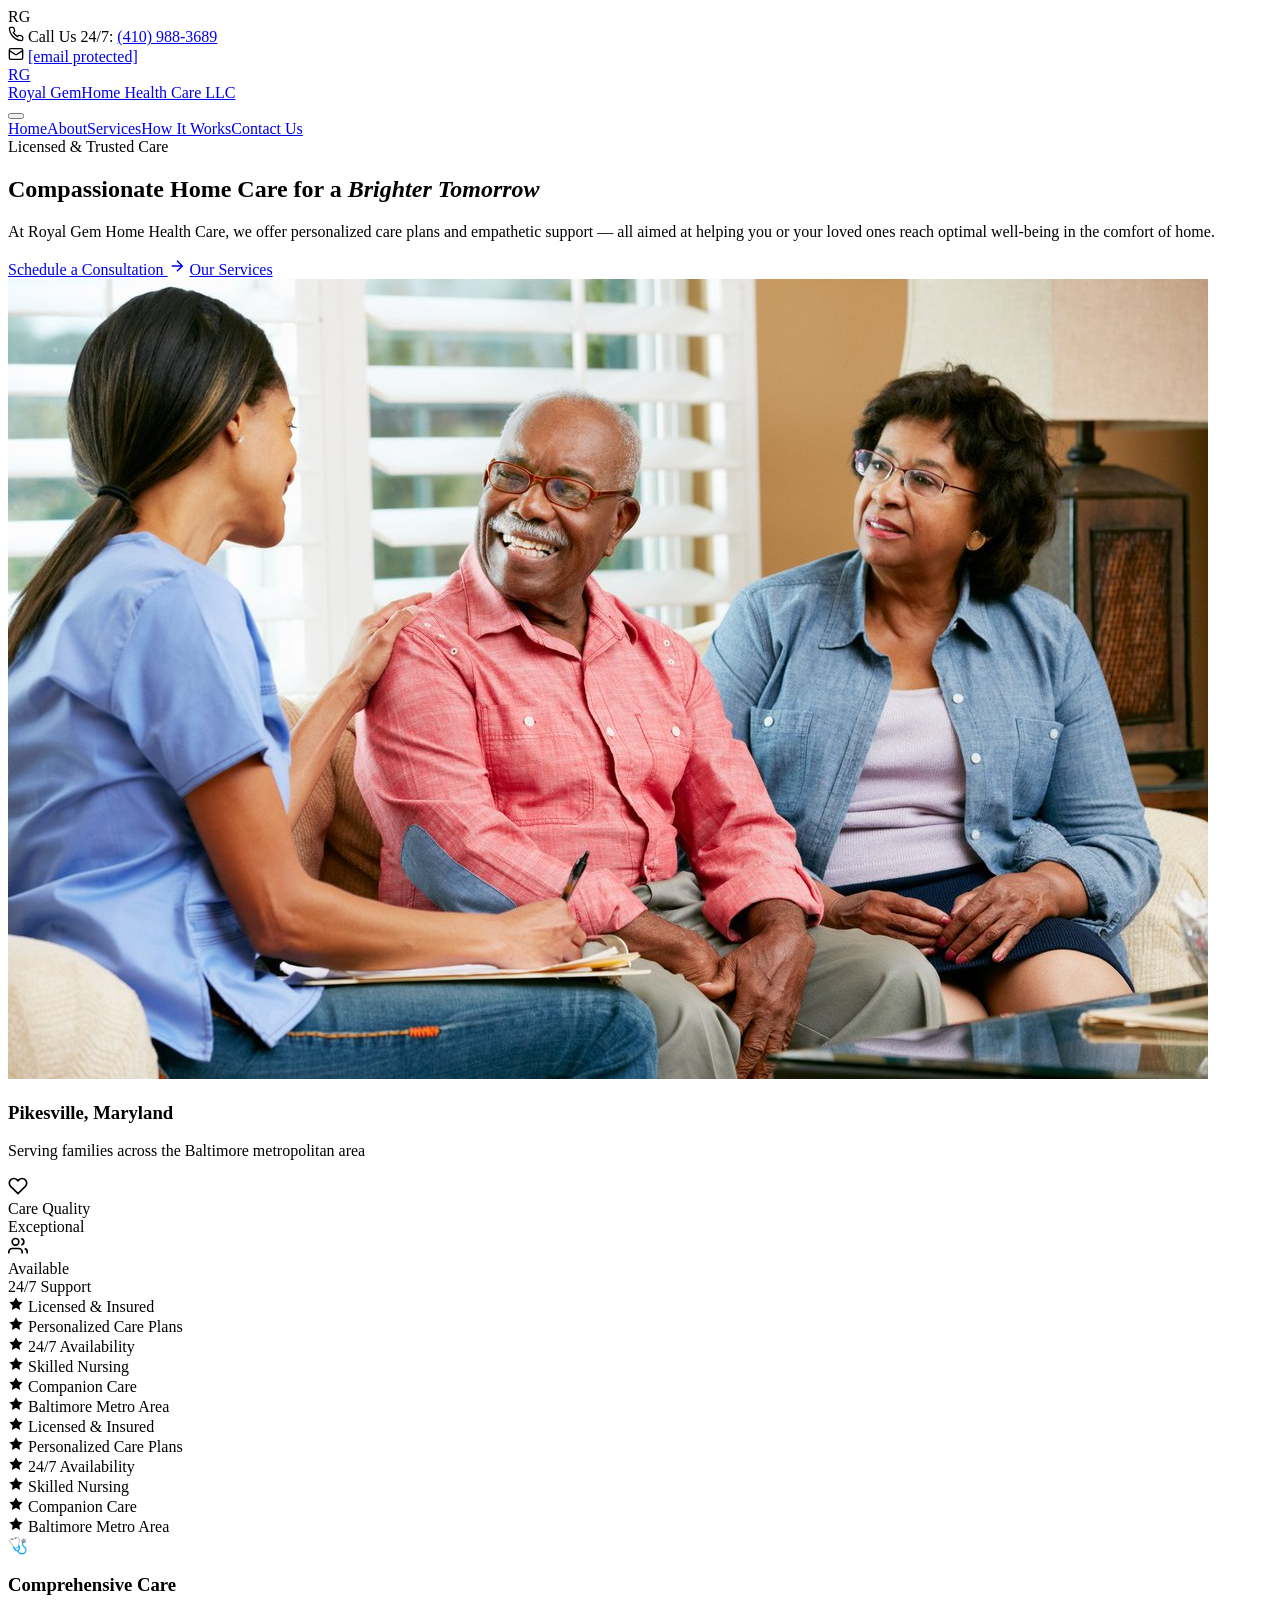
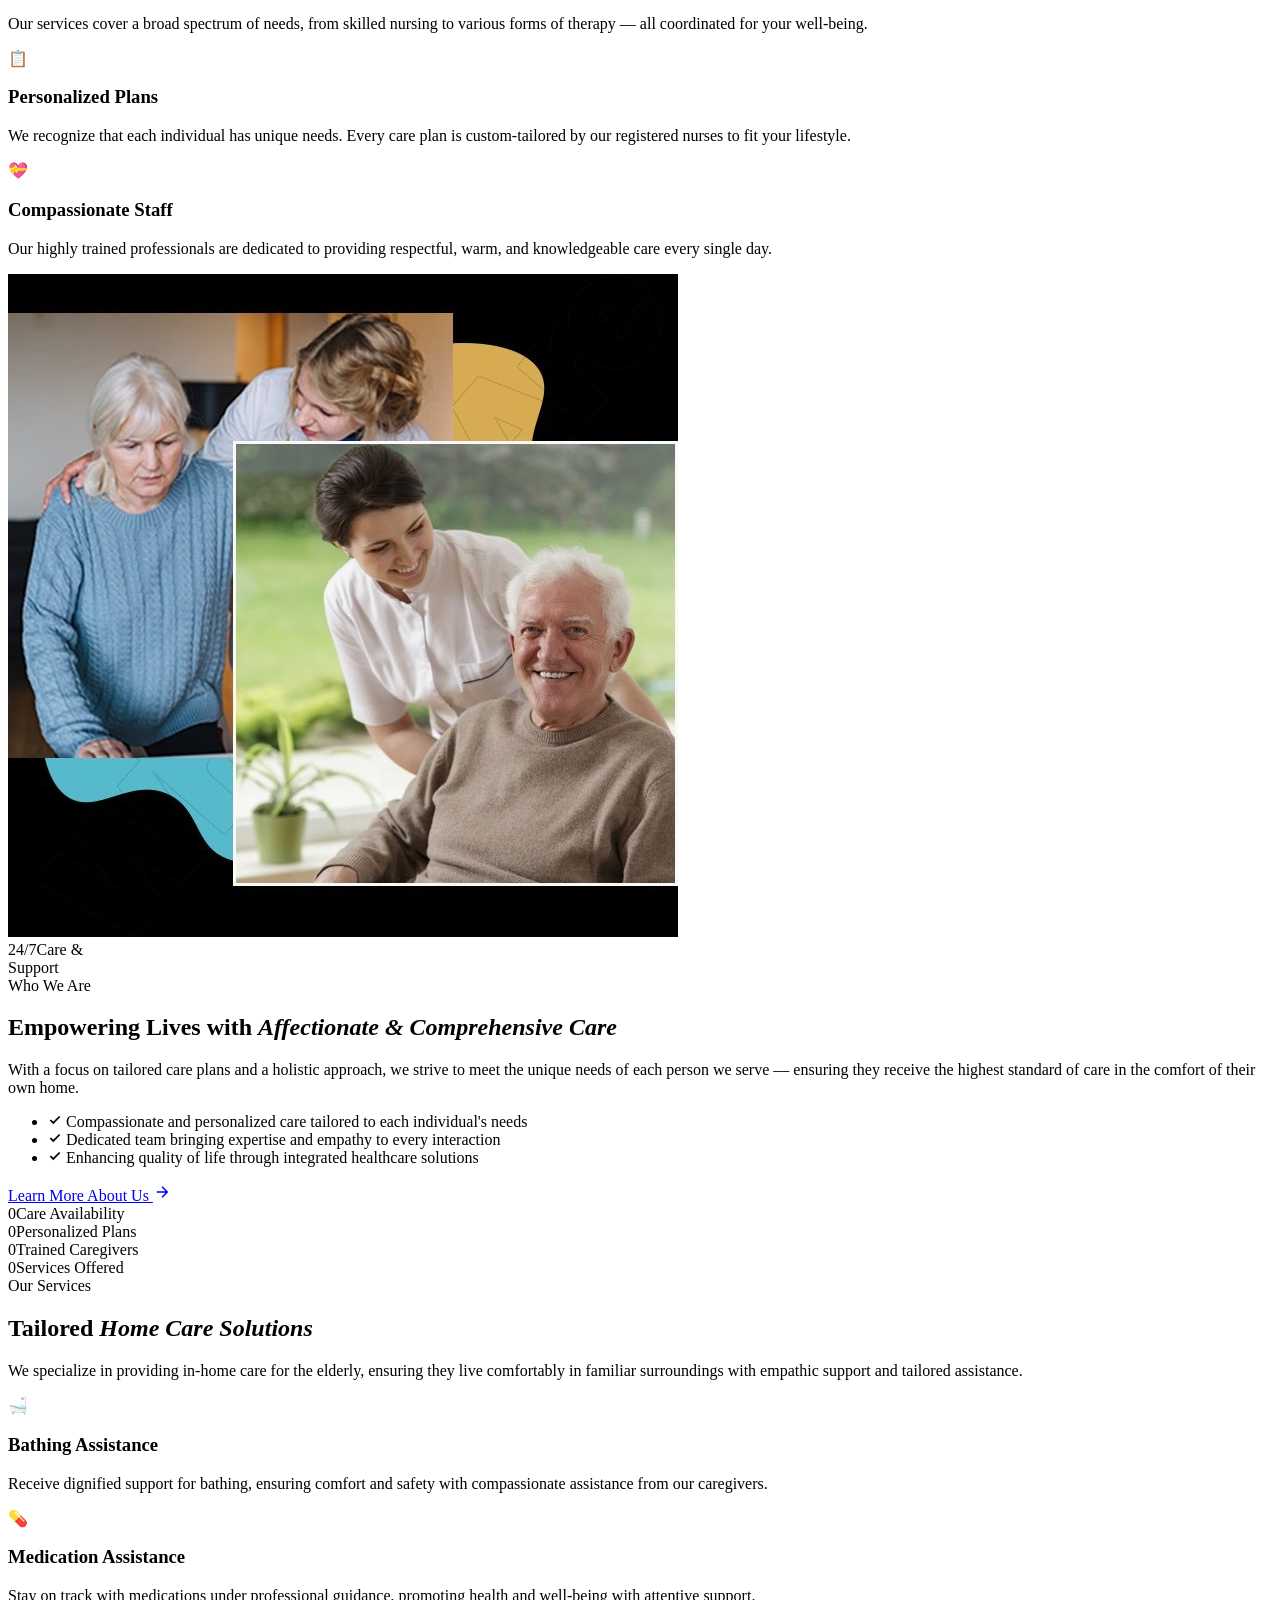
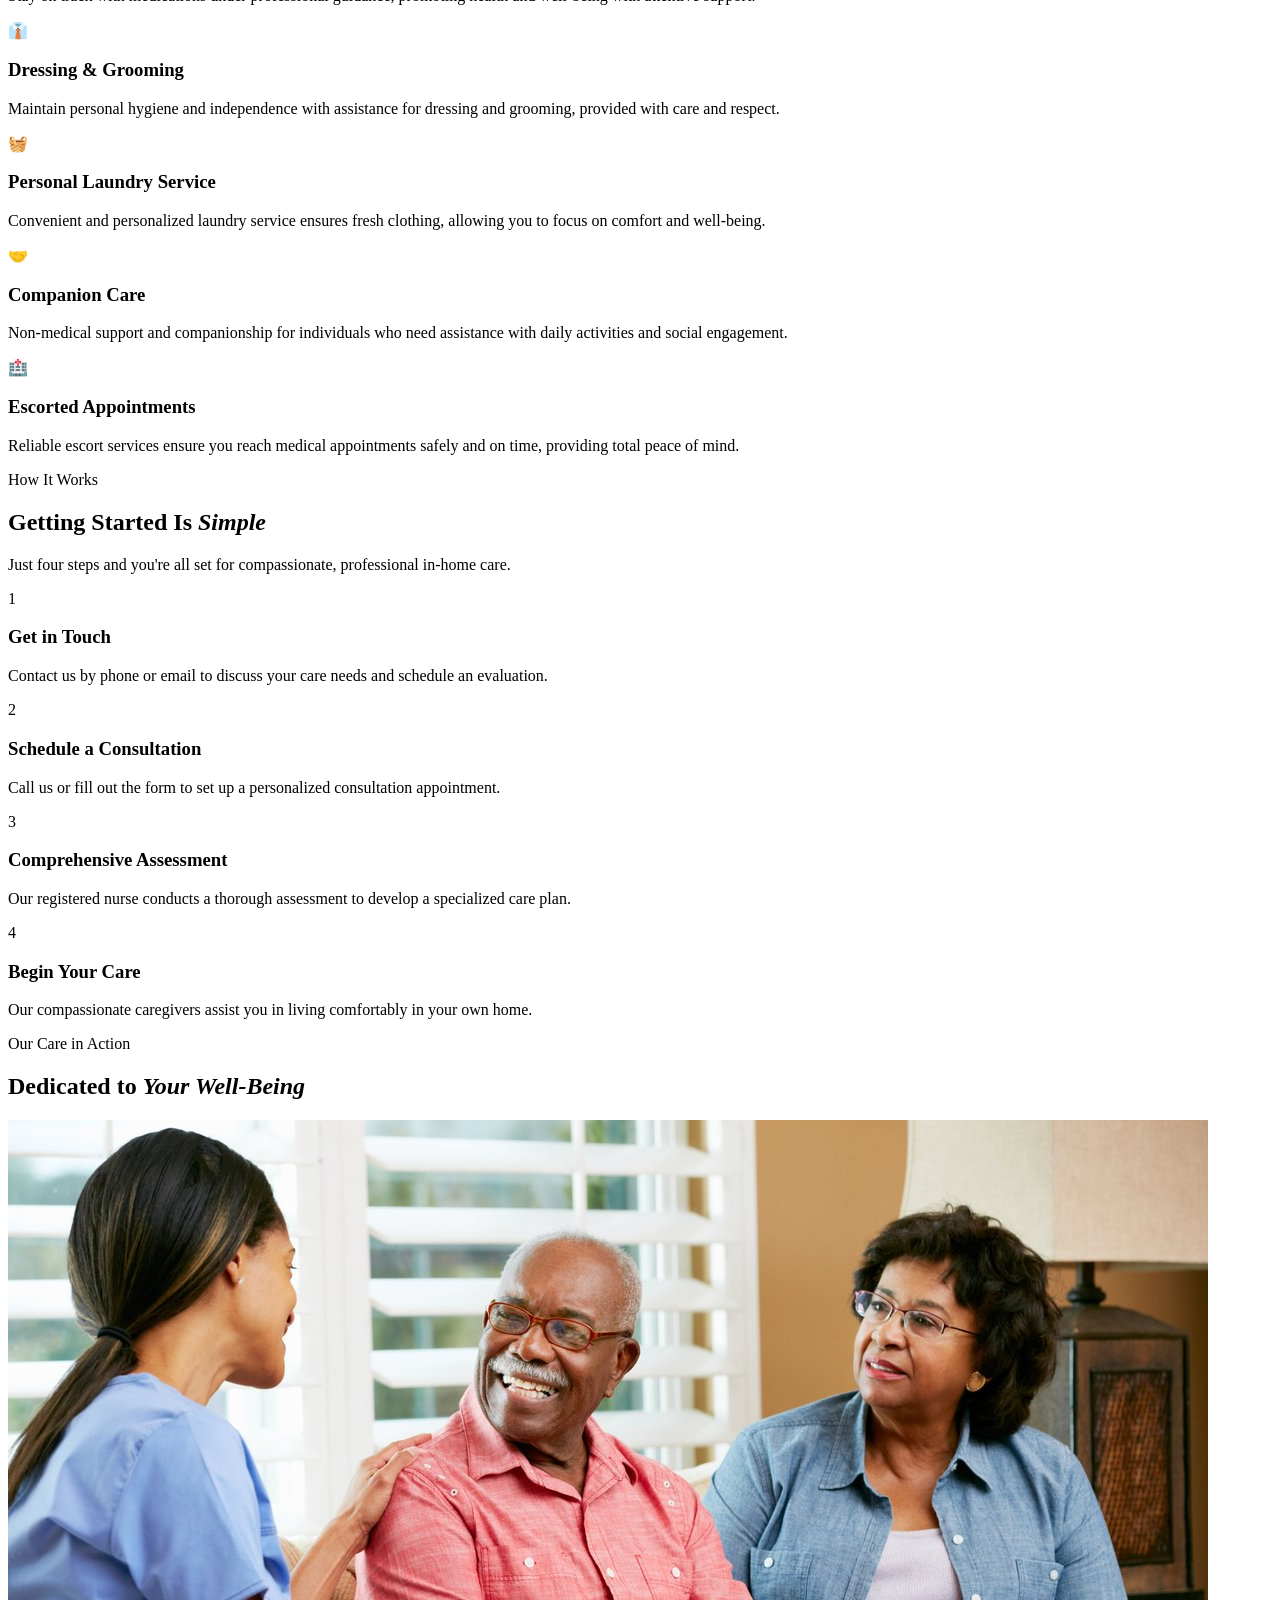
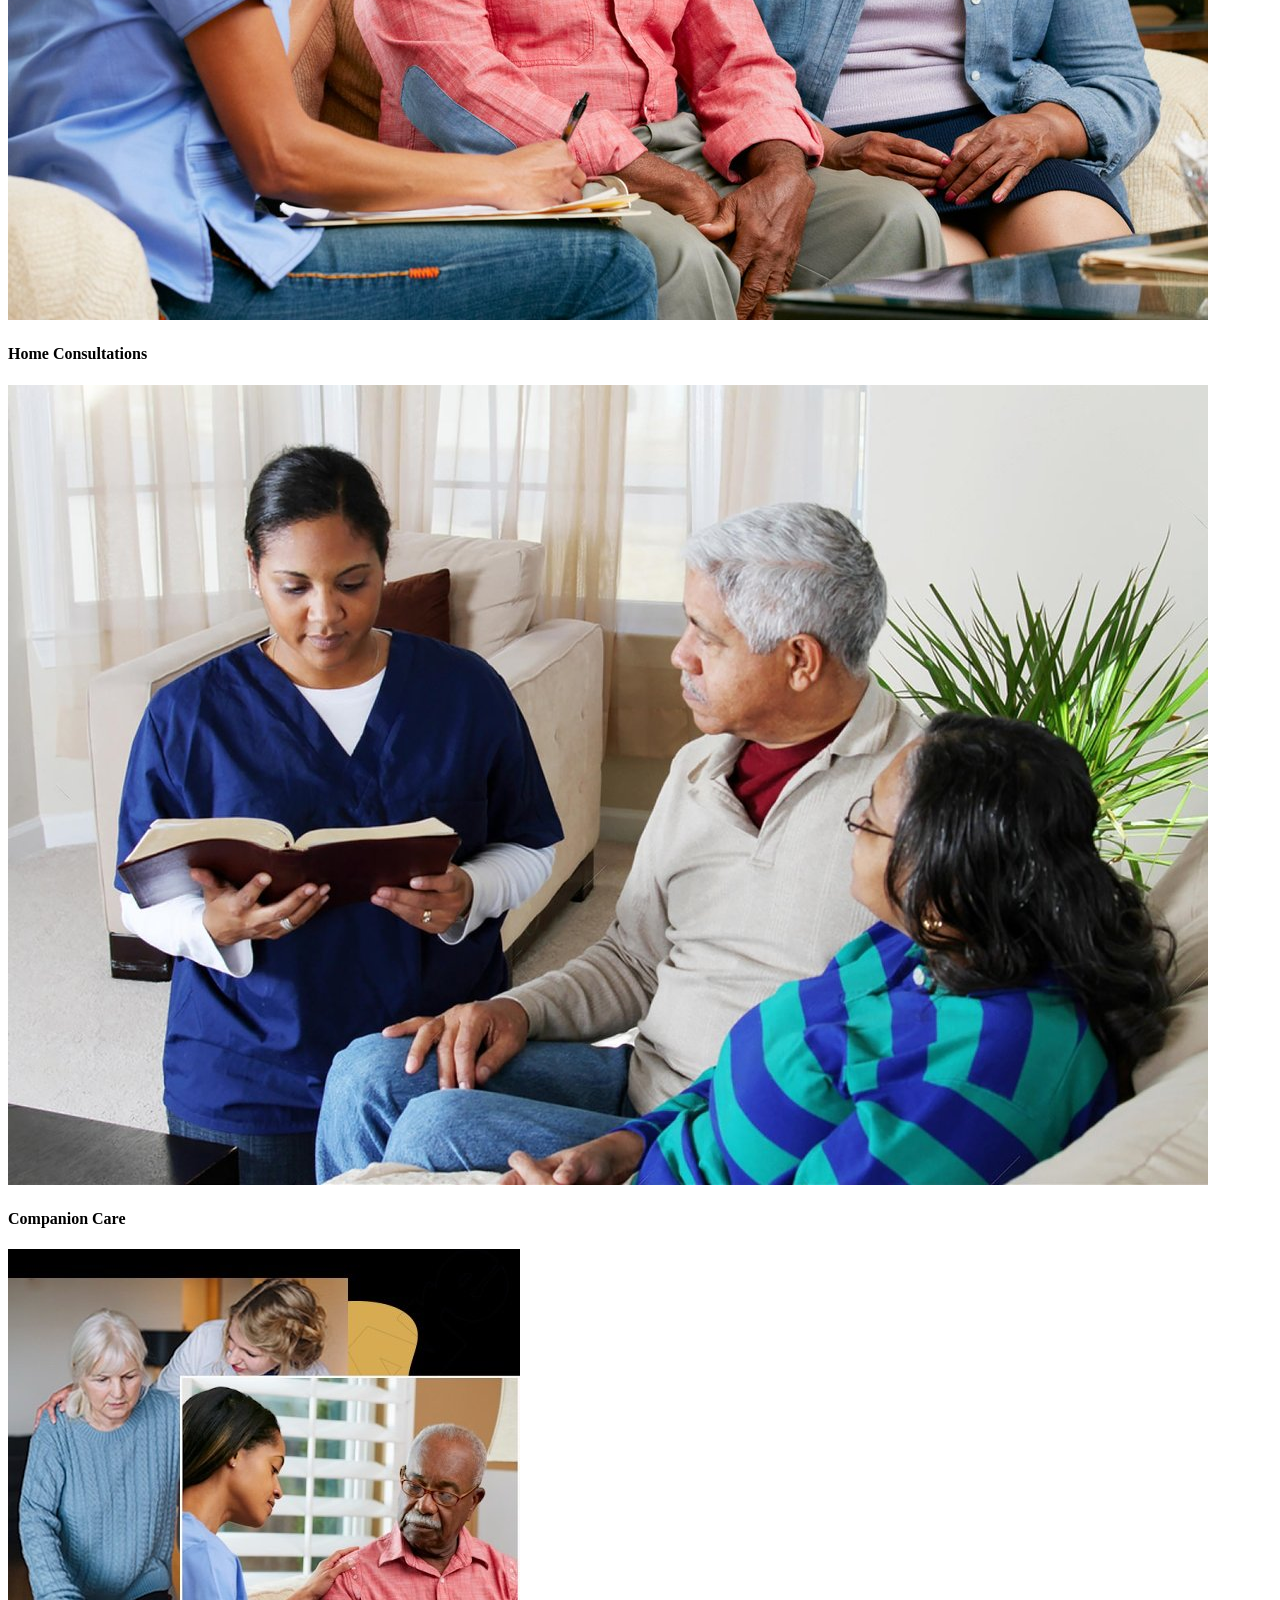
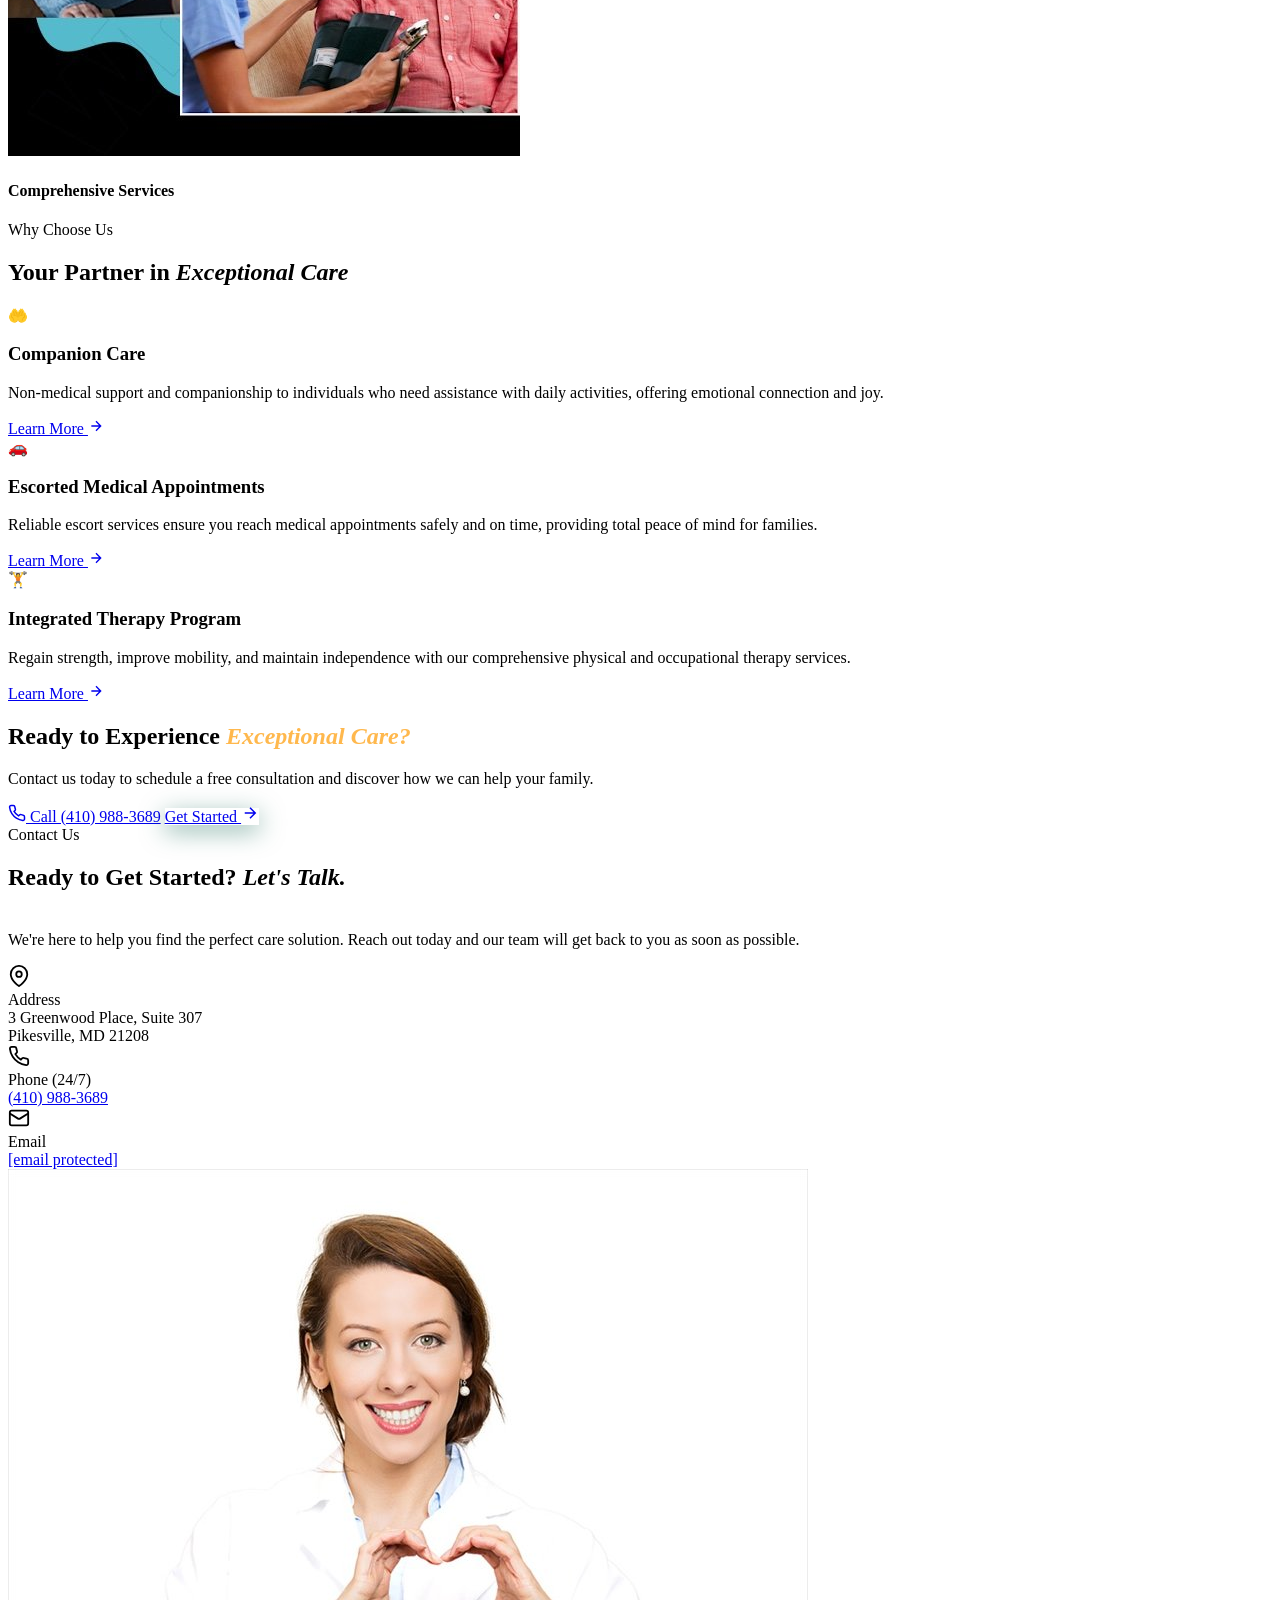
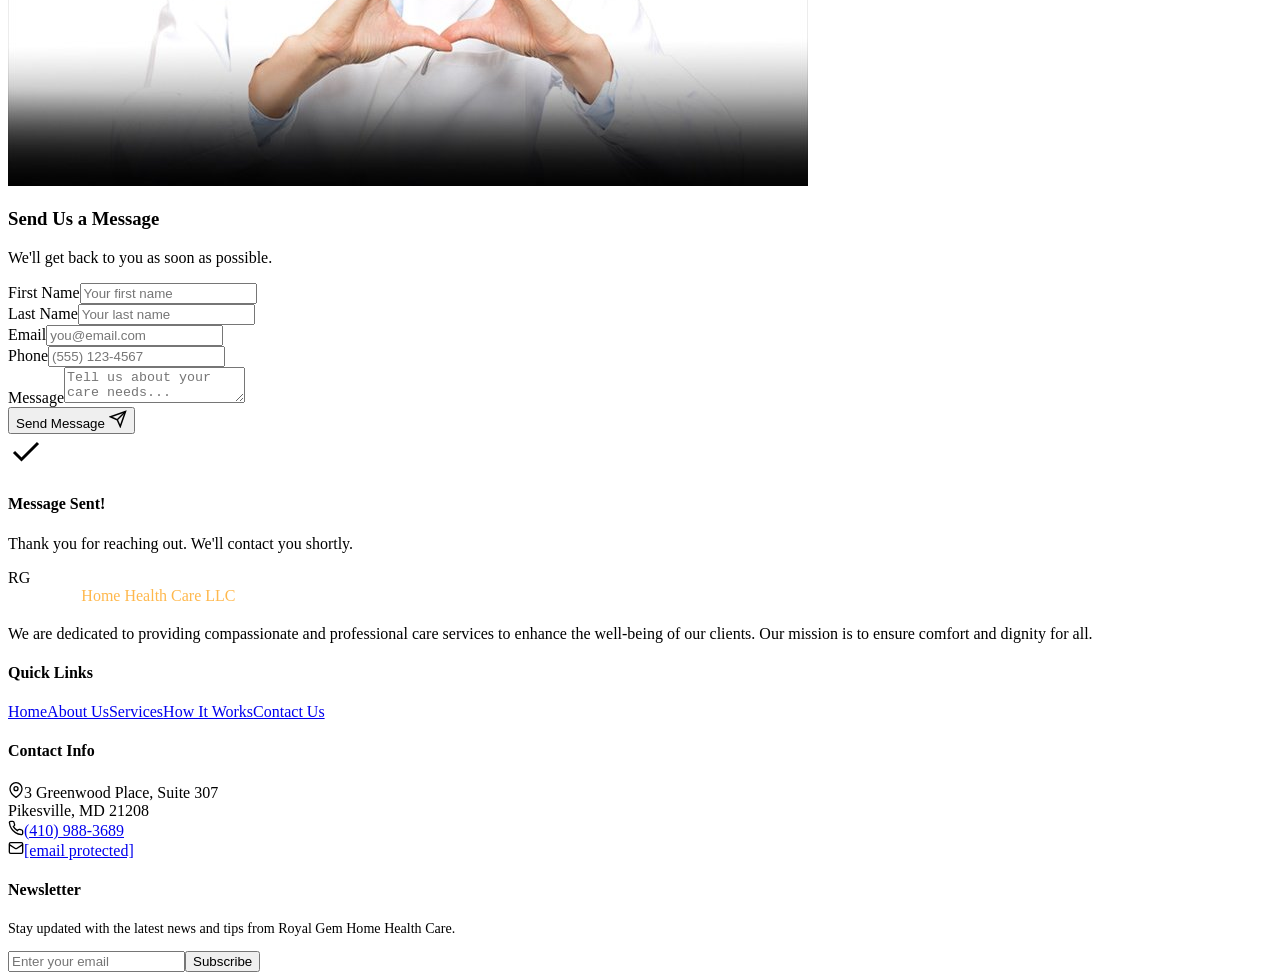
==== commit ee7e8c9a: "Rename index-6.html to index.html" ====
--- a/index.html
+++ b/index.html
@@ -17,7 +17,7 @@
   <!-- TOP BAR -->
   <div class="topbar"><div class="container topbar-inner">
     <div class="topbar-item"><svg width="16" height="16" viewBox="0 0 24 24" fill="none" stroke="currentColor" stroke-width="2"><path d="M22 16.92v3a2 2 0 0 1-2.18 2 19.79 19.79 0 0 1-8.63-3.07 19.5 19.5 0 0 1-6-6 19.79 19.79 0 0 1-3.07-8.67A2 2 0 0 1 4.11 2h3a2 2 0 0 1 2 1.72c.127.96.361 1.903.7 2.81a2 2 0 0 1-.45 2.11L8.09 9.91a16 16 0 0 0 6 6l1.27-1.27a2 2 0 0 1 2.11-.45c.907.339 1.85.573 2.81.7A2 2 0 0 1 22 16.92z"/></svg> Call Us 24/7: <a href="tel:+14109883689">(410) 988-3689</a></div>
-    <div class="topbar-item"><svg width="16" height="16" viewBox="0 0 24 24" fill="none" stroke="currentColor" stroke-width="2"><rect x="2" y="4" width="20" height="16" rx="2"/><path d="m22 7-8.97 5.7a1.94 1.94 0 0 1-2.06 0L2 7"/></svg> <a href="mailto:admin@royalgemhc.net">admin@royalgemhc.net</a></div>
+    <div class="topbar-item"><svg width="16" height="16" viewBox="0 0 24 24" fill="none" stroke="currentColor" stroke-width="2"><rect x="2" y="4" width="20" height="16" rx="2"/><path d="m22 7-8.97 5.7a1.94 1.94 0 0 1-2.06 0L2 7"/></svg> <a href="/cdn-cgi/l/email-protection#9cfdf8f1f5f2dceef3e5fdf0fbf9f1f4ffb2f2f9e8"><span class="__cf_email__" data-cfemail="f49590999d9ab4869b8d95989391999c97da9a9180">[email&#160;protected]</span></a></div>
   </div></div>
 
   <!-- NAVBAR -->
@@ -79,7 +79,7 @@
   <!-- ABOUT -->
   <section class="about" id="about"><div class="container about-grid">
     <div class="about-image reveal-left">
-      <div class="about-img-main"><img src="about-banner.png" alt="Caregivers providing support to elderly patients"></div>
+      <div class="about-img-main"><img src="about-banner.jpg" alt="Caregivers providing support to elderly patients"></div>
       <div class="about-img-accent"><div><span class="accent-number">24/7</span><span class="accent-text">Care &amp;<br>Support</span></div></div>
     </div>
     <div class="about-text">
@@ -133,7 +133,7 @@
     <div class="gallery-grid stagger-children">
       <div class="gallery-item reveal"><img src="hero-consultation.jpg" alt="In-home consultation"><div class="gallery-overlay"><h4>Home Consultations</h4></div></div>
       <div class="gallery-item reveal"><img src="companion-care.jpg" alt="Companion care reading"><div class="gallery-overlay"><h4>Companion Care</h4></div></div>
-      <div class="gallery-item reveal"><img src="about-collage.png" alt="Comprehensive services"><div class="gallery-overlay"><h4>Comprehensive Services</h4></div></div>
+      <div class="gallery-item reveal"><img src="about-collage.jpg" alt="Comprehensive services"><div class="gallery-overlay"><h4>Comprehensive Services</h4></div></div>
     </div>
   </div></section>
 
@@ -149,7 +149,7 @@
 
   <!-- CTA BANNER -->
   <section class="cta-banner"><div class="container"><div class="cta-inner">
-    <div class="cta-text"><h2 class="reveal">Ready to Experience <em style="color:#DABA8A;font-style:italic">Exceptional Care?</em></h2><p class="reveal">Contact us today to schedule a free consultation and discover how we can help your family.</p></div>
+    <div class="cta-text"><h2 class="reveal">Ready to Experience <em style="color:#FFB84D;font-style:italic">Exceptional Care?</em></h2><p class="reveal">Contact us today to schedule a free consultation and discover how we can help your family.</p></div>
     <div class="cta-actions reveal">
       <a href="tel:+14109883689" class="btn btn-white"><svg width="18" height="18" viewBox="0 0 24 24" fill="none" stroke="currentColor" stroke-width="2"><path d="M22 16.92v3a2 2 0 0 1-2.18 2 19.79 19.79 0 0 1-8.63-3.07 19.5 19.5 0 0 1-6-6 19.79 19.79 0 0 1-3.07-8.67A2 2 0 0 1 4.11 2h3a2 2 0 0 1 2 1.72c.127.96.361 1.903.7 2.81a2 2 0 0 1-.45 2.11L8.09 9.91a16 16 0 0 0 6 6l1.27-1.27a2 2 0 0 1 2.11-.45c.907.339 1.85.573 2.81.7A2 2 0 0 1 22 16.92z"/></svg> Call (410) 988-3689</a>
       <a href="#contact" class="btn btn-primary" style="box-shadow:0 6px 24px rgba(26,107,90,0.5)">Get Started <svg width="18" height="18" viewBox="0 0 24 24" fill="none" stroke="currentColor" stroke-width="2"><path d="M5 12h14m-7-7 7 7-7 7"/></svg></a>
@@ -166,9 +166,9 @@
         <div class="contact-details">
           <div class="contact-item"><div class="contact-item-icon"><svg width="22" height="22" viewBox="0 0 24 24" fill="none" stroke="currentColor" stroke-width="2"><path d="M21 10c0 7-9 13-9 13s-9-6-9-13a9 9 0 1 1 18 0z"/><circle cx="12" cy="10" r="3"/></svg></div><div class="contact-item-text"><div class="ci-label">Address</div><div class="ci-value">3 Greenwood Place, Suite 307<br>Pikesville, MD 21208</div></div></div>
           <div class="contact-item"><div class="contact-item-icon"><svg width="22" height="22" viewBox="0 0 24 24" fill="none" stroke="currentColor" stroke-width="2"><path d="M22 16.92v3a2 2 0 0 1-2.18 2 19.79 19.79 0 0 1-8.63-3.07 19.5 19.5 0 0 1-6-6 19.79 19.79 0 0 1-3.07-8.67A2 2 0 0 1 4.11 2h3a2 2 0 0 1 2 1.72c.127.96.361 1.903.7 2.81a2 2 0 0 1-.45 2.11L8.09 9.91a16 16 0 0 0 6 6l1.27-1.27a2 2 0 0 1 2.11-.45c.907.339 1.85.573 2.81.7A2 2 0 0 1 22 16.92z"/></svg></div><div class="contact-item-text"><div class="ci-label">Phone (24/7)</div><div class="ci-value"><a href="tel:+14109883689">(410) 988-3689</a></div></div></div>
-          <div class="contact-item"><div class="contact-item-icon"><svg width="22" height="22" viewBox="0 0 24 24" fill="none" stroke="currentColor" stroke-width="2"><rect x="2" y="4" width="20" height="16" rx="2"/><path d="m22 7-8.97 5.7a1.94 1.94 0 0 1-2.06 0L2 7"/></svg></div><div class="contact-item-text"><div class="ci-label">Email</div><div class="ci-value"><a href="mailto:admin@royalgemhc.net">admin@royalgemhc.net</a></div></div></div>
+          <div class="contact-item"><div class="contact-item-icon"><svg width="22" height="22" viewBox="0 0 24 24" fill="none" stroke="currentColor" stroke-width="2"><rect x="2" y="4" width="20" height="16" rx="2"/><path d="m22 7-8.97 5.7a1.94 1.94 0 0 1-2.06 0L2 7"/></svg></div><div class="contact-item-text"><div class="ci-label">Email</div><div class="ci-value"><a href="/cdn-cgi/l/email-protection#452421282c2b05372a3c24292220282d266b2b2031"><span class="__cf_email__" data-cfemail="5d3c393034331d2f32243c313a3830353e73333829">[email&#160;protected]</span></a></div></div></div>
         </div>
-        <div class="contact-nurse-img"><img src="contact-nurse.png" alt="Caring nurse"></div>
+        <div class="contact-nurse-img"><img src="contact-nurse.jpg" alt="Caring nurse"></div>
       </div>
       <div class="contact-form-card reveal-right">
         <h3>Send Us a Message</h3><p class="form-sub">We'll get back to you as soon as possible.</p>
@@ -187,21 +187,13 @@
   <!-- FOOTER -->
   <footer class="footer"><div class="container">
     <div class="footer-grid">
-      <div><div class="logo" style="margin-bottom:20px;"><div class="logo-icon">RG</div><div class="logo-text" style="color:#fff;">Royal Gem<span style="color:#DABA8A;">Home Health Care LLC</span></div></div><p class="footer-about-text">We are dedicated to providing compassionate and professional care services to enhance the well-being of our clients. Our mission is to ensure comfort and dignity for all.</p></div>
+      <div><div class="logo" style="margin-bottom:20px;"><div class="logo-icon">RG</div><div class="logo-text" style="color:#fff;">Royal Gem<span style="color:#FFB84D;">Home Health Care LLC</span></div></div><p class="footer-about-text">We are dedicated to providing compassionate and professional care services to enhance the well-being of our clients. Our mission is to ensure comfort and dignity for all.</p></div>
       <div><h4>Quick Links</h4><div class="footer-links"><a href="#home">Home</a><a href="#about">About Us</a><a href="#services">Services</a><a href="#process">How It Works</a><a href="#contact">Contact Us</a></div></div>
       <div><h4>Contact Info</h4>
         <div class="footer-contact-item"><svg width="16" height="16" viewBox="0 0 24 24" fill="none" stroke="currentColor" stroke-width="2"><path d="M21 10c0 7-9 13-9 13s-9-6-9-13a9 9 0 1 1 18 0z"/><circle cx="12" cy="10" r="3"/></svg><span>3 Greenwood Place, Suite 307<br>Pikesville, MD 21208</span></div>
         <div class="footer-contact-item"><svg width="16" height="16" viewBox="0 0 24 24" fill="none" stroke="currentColor" stroke-width="2"><path d="M22 16.92v3a2 2 0 0 1-2.18 2 19.79 19.79 0 0 1-8.63-3.07 19.5 19.5 0 0 1-6-6 19.79 19.79 0 0 1-3.07-8.67A2 2 0 0 1 4.11 2h3a2 2 0 0 1 2 1.72c.127.96.361 1.903.7 2.81a2 2 0 0 1-.45 2.11L8.09 9.91a16 16 0 0 0 6 6l1.27-1.27a2 2 0 0 1 2.11-.45c.907.339 1.85.573 2.81.7A2 2 0 0 1 22 16.92z"/></svg><a href="tel:+14109883689">(410) 988-3689</a></div>
-        <div class="footer-contact-item"><svg width="16" height="16" viewBox="0 0 24 24" fill="none" stroke="currentColor" stroke-width="2"><rect x="2" y="4" width="20" height="16" rx="2"/><path d="m22 7-8.97 5.7a1.94 1.94 0 0 1-2.06 0L2 7"/></svg><a href="mailto:admin@royalgemhc.net">admin@royalgemhc.net</a></div>
+        <div class="footer-contact-item"><svg width="16" height="16" viewBox="0 0 24 24" fill="none" stroke="currentColor" stroke-width="2"><rect x="2" y="4" width="20" height="16" rx="2"/><path d="m22 7-8.97 5.7a1.94 1.94 0 0 1-2.06 0L2 7"/></svg><a href="/cdn-cgi/l/email-protection#c9a8ada4a0a789bba6b0a8a5aeaca4a1aae7a7acbd"><span class="__cf_email__" data-cfemail="d0b1b4bdb9be90a2bfa9b1bcb7b5bdb8b3febeb5a4">[email&#160;protected]</span></a></div>
       </div>
       <div><h4>Newsletter</h4><p style="font-size:0.88rem;margin-bottom:14px;">Stay updated with the latest news and tips from Royal Gem Home Health Care.</p><div class="footer-newsletter-input"><input type="email" placeholder="Enter your email"><button>Subscribe</button></div></div>
     </div>
-    <div class="footer-bottom"><span>&copy; 2024 Royal Gem Home Health Care LLC. All Rights Reserved.</span><span>Pikesville, Maryland</span></div>
-  </div></footer>
-
-  <!-- BACK TO TOP -->
-  <button class="back-to-top" aria-label="Back to top"><svg width="20" height="20" viewBox="0 0 24 24" fill="none" stroke="currentColor" stroke-width="2.5"><path d="M18 15l-6-6-6 6"/></svg></button>
-
-  <script src="main.js"></script>
-</body>
-</html>
+    <div class="footer-bottom
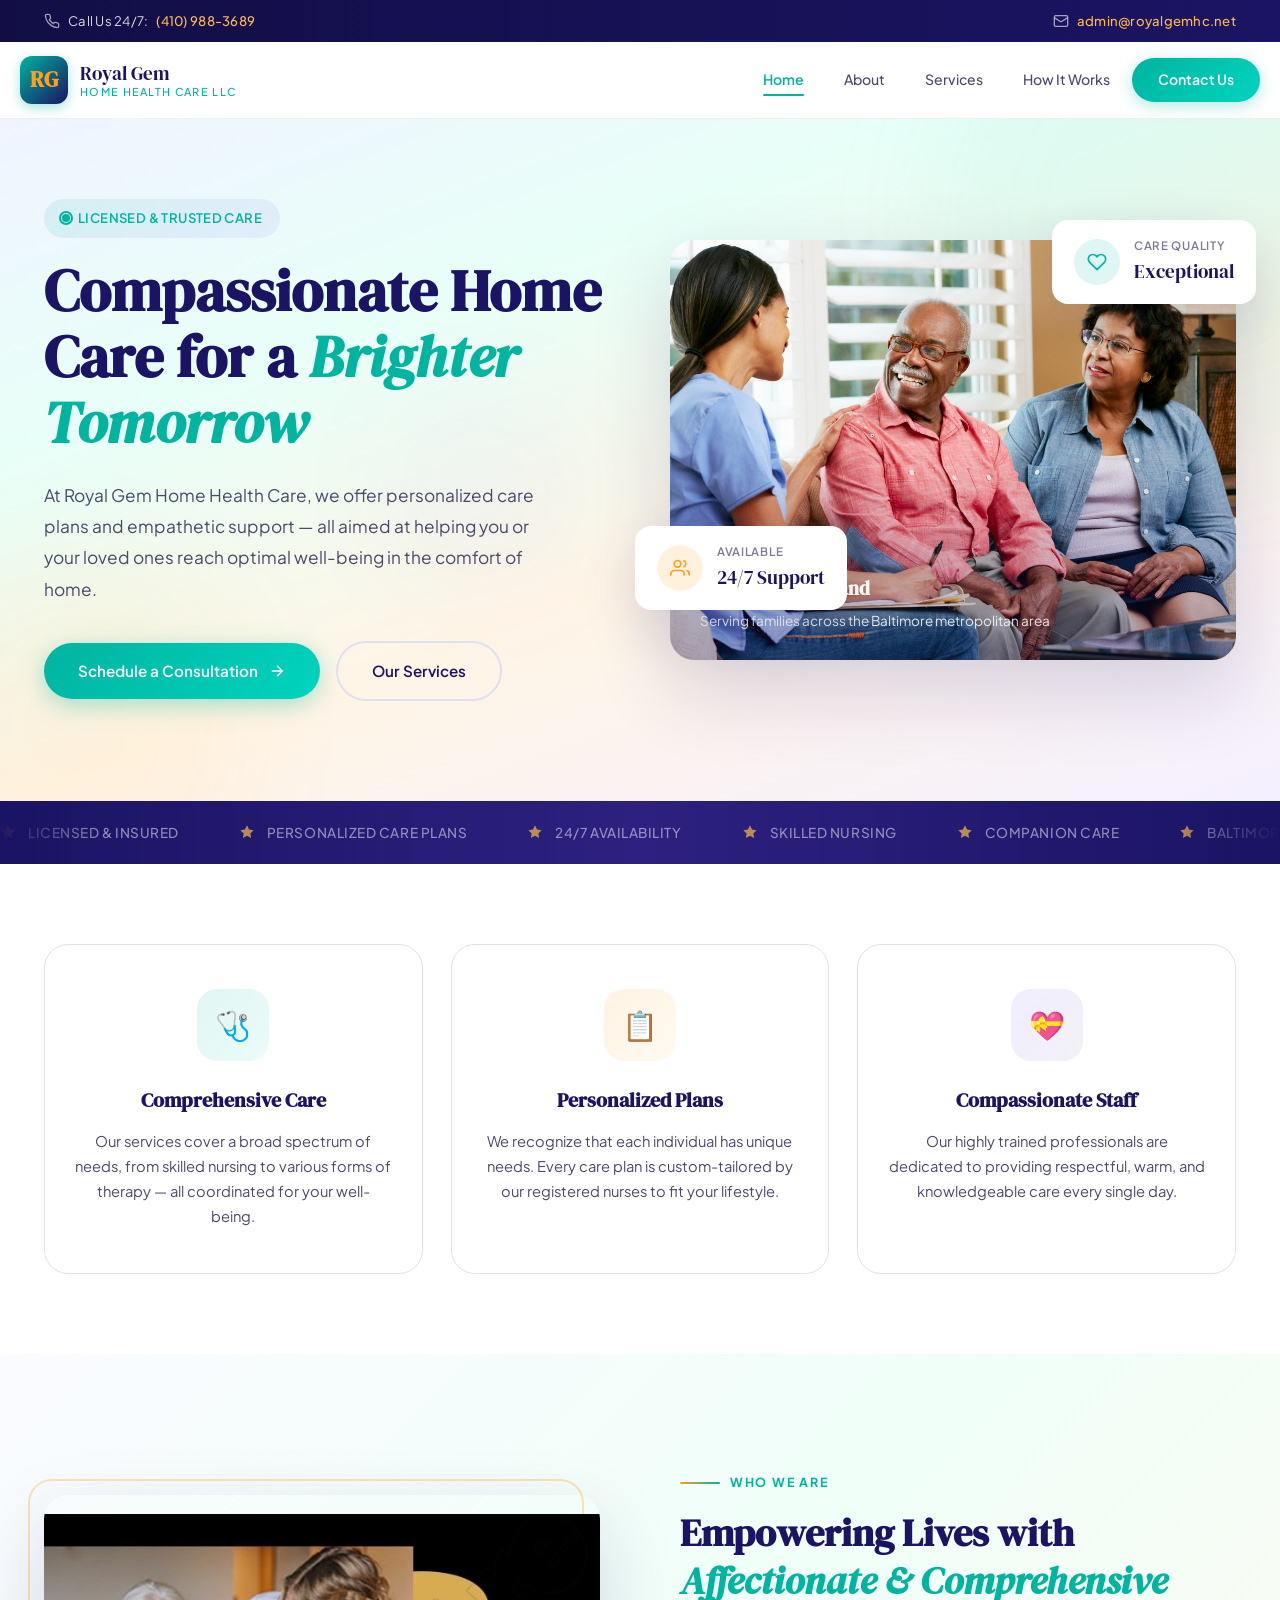
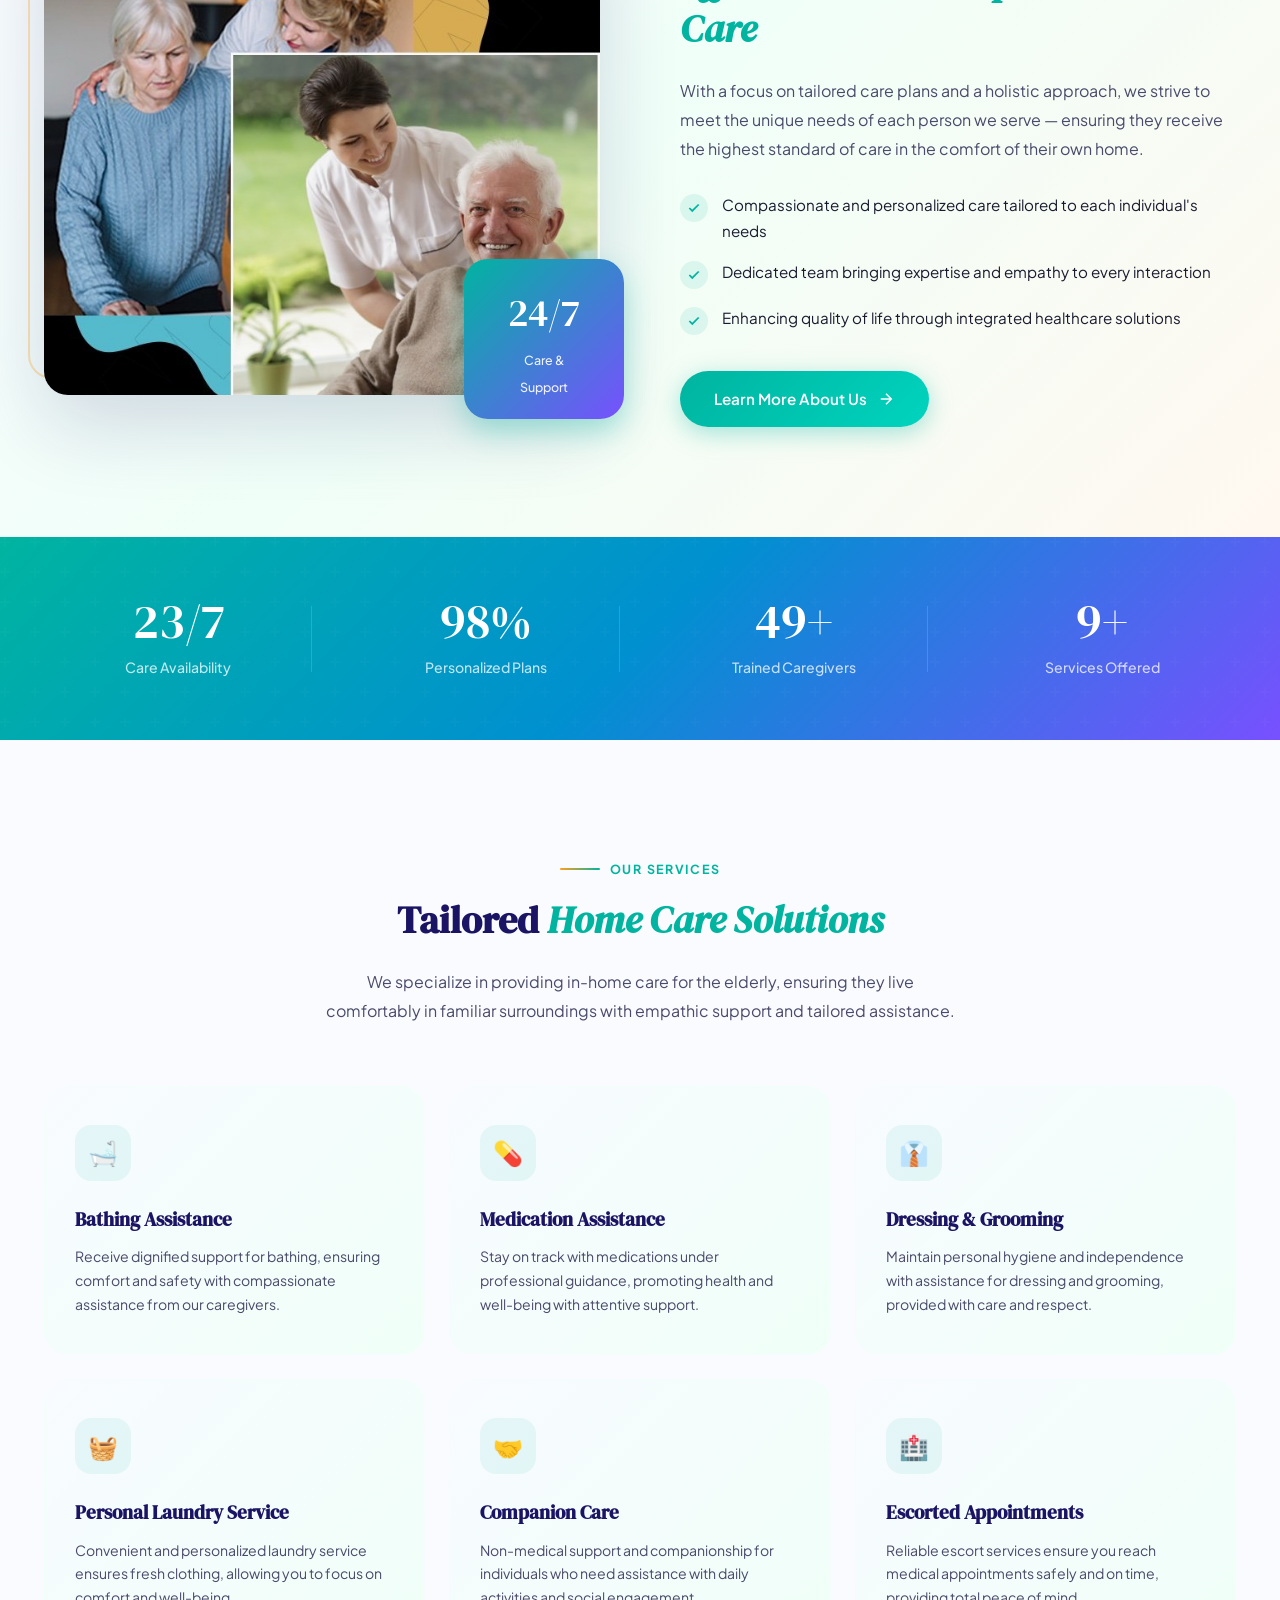
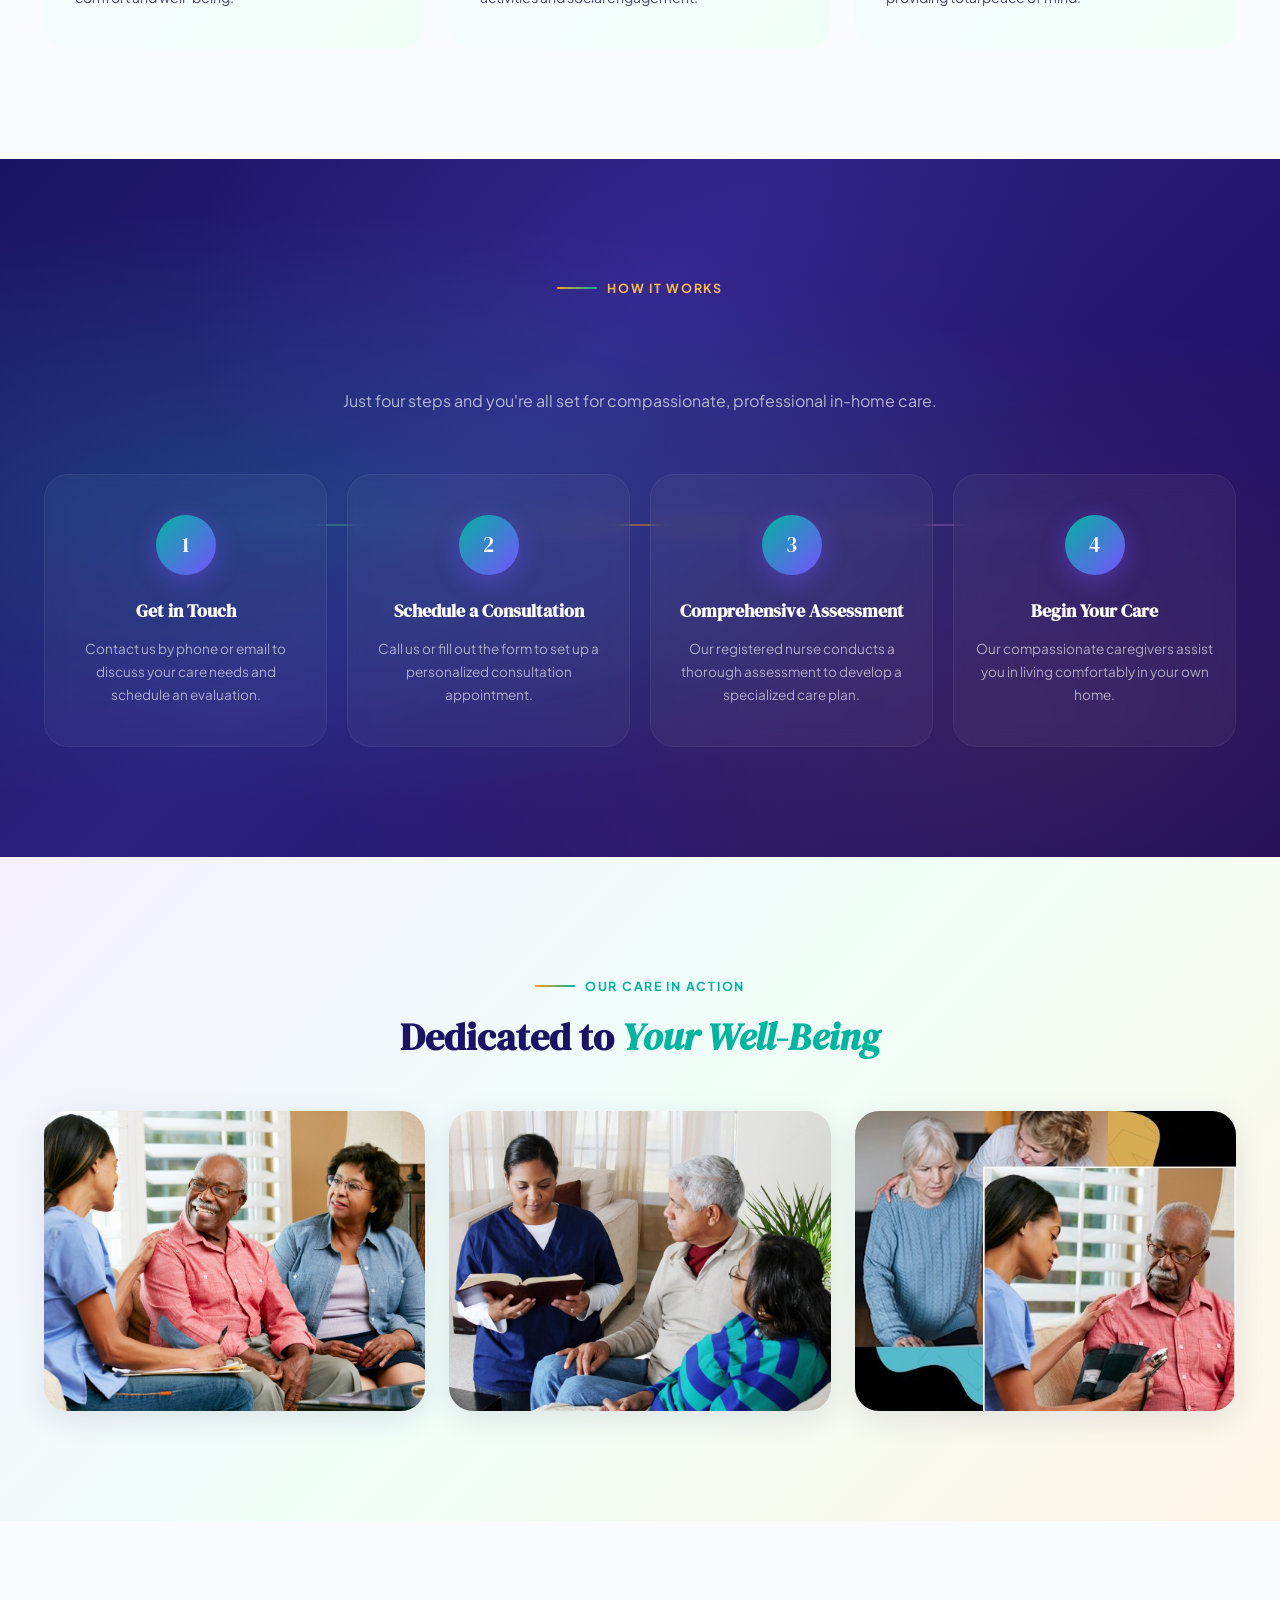
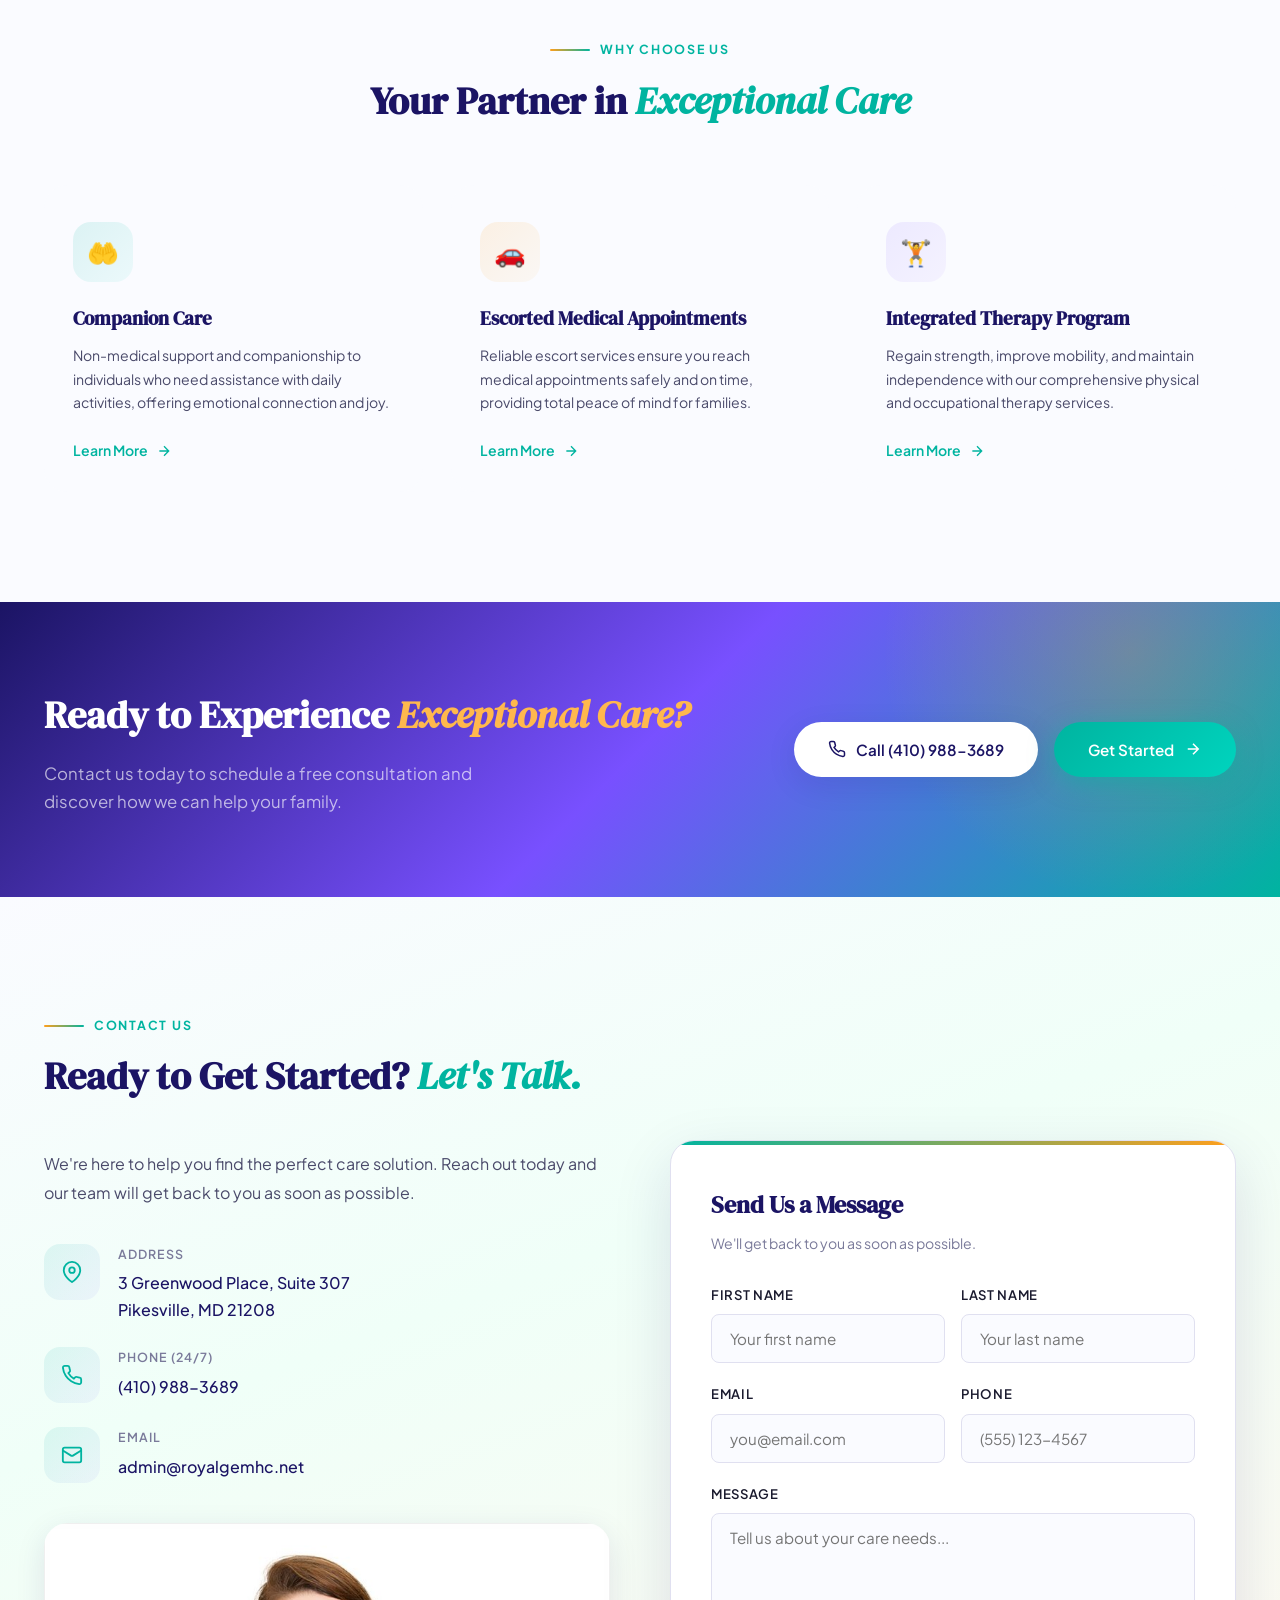
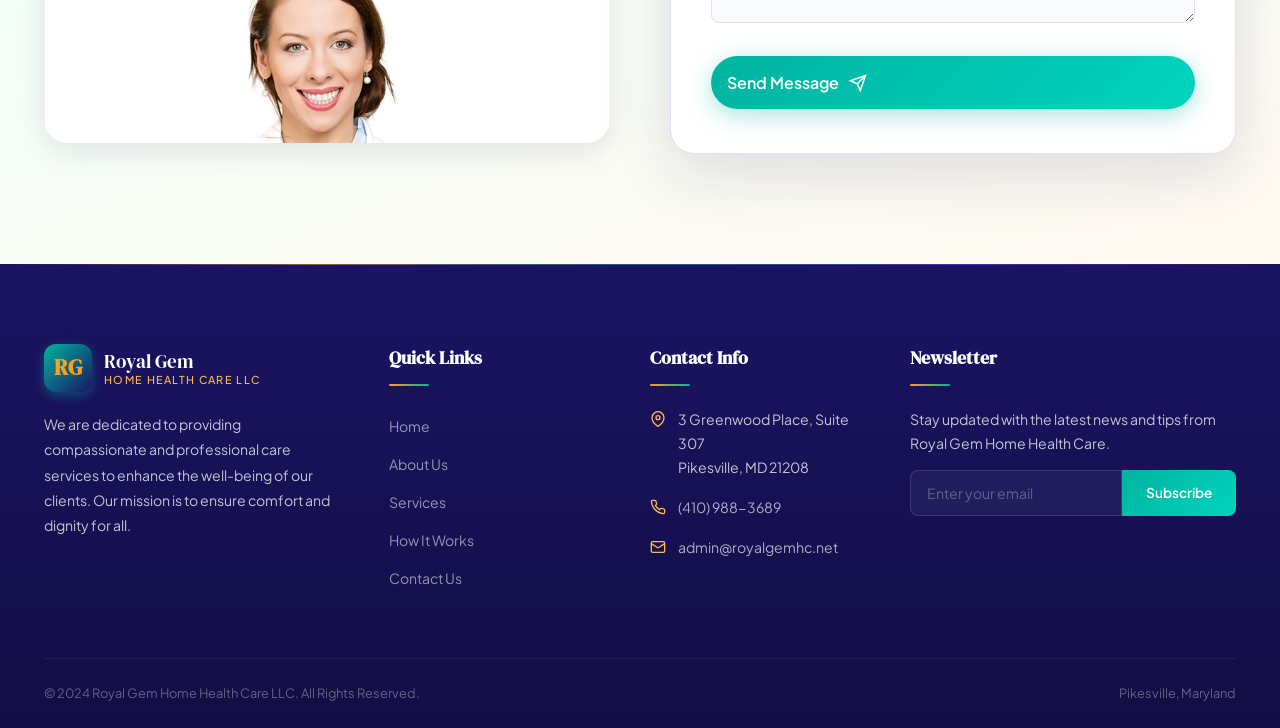
==== commit 91b6d0a2: "Rename index-7.html to index.html" ====
--- a/index.html
+++ b/index.html
@@ -3,21 +3,23 @@
 <head>
   <meta charset="UTF-8">
   <meta name="viewport" content="width=device-width, initial-scale=1.0">
-  <title>Royal Gem Home Health Care LLC — Compassionate Home Care</title>
-  <meta name="description" content="Royal Gem Home Health Care LLC offers personalized, compassionate in-home care services in Pikesville, Maryland. Serving families across the Baltimore metro area.">
+  <title>Royal Gem Home Health Care LLC &mdash; Compassionate Home Care</title>
+  <meta name="description" content="Royal Gem Home Health Care LLC offers personalized, compassionate in-home care services in Pikesville, Maryland.">
   <link rel="preconnect" href="https://fonts.googleapis.com">
   <link rel="preconnect" href="https://fonts.gstatic.com" crossorigin>
   <link href="https://fonts.googleapis.com/css2?family=DM+Serif+Display:ital@0;1&family=Plus+Jakarta+Sans:wght@300;400;500;600;700&display=swap" rel="stylesheet">
   <link rel="stylesheet" href="style.css">
+  <style>.page-loader{animation:autoHide 0.5s ease 2.5s forwards}@keyframes autoHide{to{opacity:0;visibility:hidden;pointer-events:none}}</style>
 </head>
 <body>
+
   <!-- PAGE LOADER -->
   <div class="page-loader"><div class="loader-logo">RG</div><div class="loader-bar"><div class="loader-bar-fill"></div></div></div>
 
   <!-- TOP BAR -->
   <div class="topbar"><div class="container topbar-inner">
     <div class="topbar-item"><svg width="16" height="16" viewBox="0 0 24 24" fill="none" stroke="currentColor" stroke-width="2"><path d="M22 16.92v3a2 2 0 0 1-2.18 2 19.79 19.79 0 0 1-8.63-3.07 19.5 19.5 0 0 1-6-6 19.79 19.79 0 0 1-3.07-8.67A2 2 0 0 1 4.11 2h3a2 2 0 0 1 2 1.72c.127.96.361 1.903.7 2.81a2 2 0 0 1-.45 2.11L8.09 9.91a16 16 0 0 0 6 6l1.27-1.27a2 2 0 0 1 2.11-.45c.907.339 1.85.573 2.81.7A2 2 0 0 1 22 16.92z"/></svg> Call Us 24/7: <a href="tel:+14109883689">(410) 988-3689</a></div>
-    <div class="topbar-item"><svg width="16" height="16" viewBox="0 0 24 24" fill="none" stroke="currentColor" stroke-width="2"><rect x="2" y="4" width="20" height="16" rx="2"/><path d="m22 7-8.97 5.7a1.94 1.94 0 0 1-2.06 0L2 7"/></svg> <a href="/cdn-cgi/l/email-protection#9cfdf8f1f5f2dceef3e5fdf0fbf9f1f4ffb2f2f9e8"><span class="__cf_email__" data-cfemail="f49590999d9ab4869b8d95989391999c97da9a9180">[email&#160;protected]</span></a></div>
+    <div class="topbar-item"><svg width="16" height="16" viewBox="0 0 24 24" fill="none" stroke="currentColor" stroke-width="2"><rect x="2" y="4" width="20" height="16" rx="2"/><path d="m22 7-8.97 5.7a1.94 1.94 0 0 1-2.06 0L2 7"/></svg> <a href="mailto:admin&#64;royalgemhc.net">admin&#64;royalgemhc.net</a></div>
   </div></div>
 
   <!-- NAVBAR -->
@@ -25,18 +27,24 @@
     <a href="#home" class="logo"><div class="logo-icon">RG</div><div class="logo-text">Royal Gem<span>Home Health Care LLC</span></div></a>
     <button class="menu-toggle" id="menuToggle" aria-label="Toggle navigation"><span></span><span></span><span></span></button>
     <div class="nav-links" id="navLinks">
-      <a href="#home" class="active">Home</a><a href="#about">About</a><a href="#services">Services</a><a href="#process">How It Works</a><a href="#contact" class="nav-cta">Contact Us</a>
+      <a href="#home" class="active">Home</a>
+      <a href="#about">About</a>
+      <a href="#services">Services</a>
+      <a href="#process">How It Works</a>
+      <a href="#contact" class="nav-cta">Contact Us</a>
     </div>
   </div></nav>
 
   <!-- HERO -->
   <section class="hero" id="home">
-    <div class="hero-blob hero-blob-1"></div><div class="hero-blob hero-blob-2"></div><div class="hero-blob hero-blob-3"></div>
+    <div class="hero-blob hero-blob-1"></div>
+    <div class="hero-blob hero-blob-2"></div>
+    <div class="hero-blob hero-blob-3"></div>
     <div class="container hero-grid">
       <div class="hero-content">
         <div class="hero-badge"><span class="hero-badge-dot"></span> Licensed &amp; Trusted Care</div>
         <h1>Compassionate Home Care for a <em>Brighter Tomorrow</em></h1>
-        <p class="hero-desc">At Royal Gem Home Health Care, we offer personalized care plans and empathetic support — all aimed at helping you or your loved ones reach optimal well-being in the comfort of home.</p>
+        <p class="hero-desc">At Royal Gem Home Health Care, we offer personalized care plans and empathetic support &mdash; all aimed at helping you or your loved ones reach optimal well-being in the comfort of home.</p>
         <div class="hero-actions">
           <a href="#contact" class="btn btn-primary">Schedule a Consultation <svg width="18" height="18" viewBox="0 0 24 24" fill="none" stroke="currentColor" stroke-width="2"><path d="M5 12h14m-7-7 7 7-7 7"/></svg></a>
           <a href="#services" class="btn btn-outline">Our Services</a>
@@ -47,8 +55,14 @@
           <img src="hero-consultation.jpg" alt="Caregiver consulting with elderly couple at home">
           <div class="hero-img-overlay"><h3>Pikesville, Maryland</h3><p>Serving families across the Baltimore metropolitan area</p></div>
         </div>
-        <div class="stat-float stat-float-1"><div class="icon-circle teal"><svg width="20" height="20" viewBox="0 0 24 24" fill="none" stroke="currentColor" stroke-width="2"><path d="M20.84 4.61a5.5 5.5 0 0 0-7.78 0L12 5.67l-1.06-1.06a5.5 5.5 0 0 0-7.78 7.78L12 21.23l8.84-8.84a5.5 5.5 0 0 0 0-7.78z"/></svg></div><div><div class="stat-label">Care Quality</div><div class="stat-value">Exceptional</div></div></div>
-        <div class="stat-float stat-float-2"><div class="icon-circle gold"><svg width="20" height="20" viewBox="0 0 24 24" fill="none" stroke="currentColor" stroke-width="2"><path d="M17 21v-2a4 4 0 0 0-4-4H5a4 4 0 0 0-4 4v2"/><circle cx="9" cy="7" r="4"/><path d="M23 21v-2a4 4 0 0 0-3-3.87"/><path d="M16 3.13a4 4 0 0 1 0 7.75"/></svg></div><div><div class="stat-label">Available</div><div class="stat-value">24/7 Support</div></div></div>
+        <div class="stat-float stat-float-1">
+          <div class="icon-circle teal"><svg width="20" height="20" viewBox="0 0 24 24" fill="none" stroke="currentColor" stroke-width="2"><path d="M20.84 4.61a5.5 5.5 0 0 0-7.78 0L12 5.67l-1.06-1.06a5.5 5.5 0 0 0-7.78 7.78L12 21.23l8.84-8.84a5.5 5.5 0 0 0 0-7.78z"/></svg></div>
+          <div><div class="stat-label">Care Quality</div><div class="stat-value">Exceptional</div></div>
+        </div>
+        <div class="stat-float stat-float-2">
+          <div class="icon-circle gold"><svg width="20" height="20" viewBox="0 0 24 24" fill="none" stroke="currentColor" stroke-width="2"><path d="M17 21v-2a4 4 0 0 0-4-4H5a4 4 0 0 0-4 4v2"/><circle cx="9" cy="7" r="4"/><path d="M23 21v-2a4 4 0 0 0-3-3.87"/><path d="M16 3.13a4 4 0 0 1 0 7.75"/></svg></div>
+          <div><div class="stat-label">Available</div><div class="stat-value">24/7 Support</div></div>
+        </div>
       </div>
     </div>
   </section>
@@ -71,9 +85,9 @@
 
   <!-- FEATURES -->
   <section class="features-strip" id="features"><div class="container"><div class="features-grid stagger-children">
-    <div class="feature-card reveal"><div class="feature-icon teal-bg">🩺</div><h3>Comprehensive Care</h3><p>Our services cover a broad spectrum of needs, from skilled nursing to various forms of therapy — all coordinated for your well-being.</p></div>
-    <div class="feature-card reveal"><div class="feature-icon gold-bg">📋</div><h3>Personalized Plans</h3><p>We recognize that each individual has unique needs. Every care plan is custom-tailored by our registered nurses to fit your lifestyle.</p></div>
-    <div class="feature-card reveal"><div class="feature-icon navy-bg">💝</div><h3>Compassionate Staff</h3><p>Our highly trained professionals are dedicated to providing respectful, warm, and knowledgeable care every single day.</p></div>
+    <div class="feature-card reveal"><div class="feature-icon teal-bg">&#x1FA7A;</div><h3>Comprehensive Care</h3><p>Our services cover a broad spectrum of needs, from skilled nursing to various forms of therapy &mdash; all coordinated for your well-being.</p></div>
+    <div class="feature-card reveal"><div class="feature-icon gold-bg">&#x1F4CB;</div><h3>Personalized Plans</h3><p>We recognize that each individual has unique needs. Every care plan is custom-tailored by our registered nurses to fit your lifestyle.</p></div>
+    <div class="feature-card reveal"><div class="feature-icon navy-bg">&#x1F49D;</div><h3>Compassionate Staff</h3><p>Our highly trained professionals are dedicated to providing respectful, warm, and knowledgeable care every single day.</p></div>
   </div></div></section>
 
   <!-- ABOUT -->
@@ -85,7 +99,7 @@
     <div class="about-text">
       <div class="section-label">Who We Are</div>
       <h2 class="section-title reveal">Empowering Lives with <em>Affectionate &amp; Comprehensive Care</em></h2>
-      <p class="reveal">With a focus on tailored care plans and a holistic approach, we strive to meet the unique needs of each person we serve — ensuring they receive the highest standard of care in the comfort of their own home.</p>
+      <p class="reveal">With a focus on tailored care plans and a holistic approach, we strive to meet the unique needs of each person we serve &mdash; ensuring they receive the highest standard of care in the comfort of their own home.</p>
       <ul class="about-checklist">
         <li class="reveal"><span class="check-icon"><svg width="14" height="14" viewBox="0 0 24 24" fill="none" stroke="currentColor" stroke-width="3"><path d="M20 6 9 17l-5-5"/></svg></span> Compassionate and personalized care tailored to each individual's needs</li>
         <li class="reveal"><span class="check-icon"><svg width="14" height="14" viewBox="0 0 24 24" fill="none" stroke="currentColor" stroke-width="3"><path d="M20 6 9 17l-5-5"/></svg></span> Dedicated team bringing expertise and empathy to every interaction</li>
@@ -107,12 +121,12 @@
   <section class="services" id="services"><div class="container">
     <div class="services-header"><div class="section-label">Our Services</div><h2 class="section-title reveal">Tailored <em>Home Care Solutions</em></h2><p class="reveal">We specialize in providing in-home care for the elderly, ensuring they live comfortably in familiar surroundings with empathic support and tailored assistance.</p></div>
     <div class="services-grid stagger-children">
-      <div class="service-card reveal"><div class="service-icon-wrap"><span>🛁</span></div><h3>Bathing Assistance</h3><p>Receive dignified support for bathing, ensuring comfort and safety with compassionate assistance from our caregivers.</p></div>
-      <div class="service-card reveal"><div class="service-icon-wrap"><span>💊</span></div><h3>Medication Assistance</h3><p>Stay on track with medications under professional guidance, promoting health and well-being with attentive support.</p></div>
-      <div class="service-card reveal"><div class="service-icon-wrap"><span>👔</span></div><h3>Dressing &amp; Grooming</h3><p>Maintain personal hygiene and independence with assistance for dressing and grooming, provided with care and respect.</p></div>
-      <div class="service-card reveal"><div class="service-icon-wrap"><span>🧺</span></div><h3>Personal Laundry Service</h3><p>Convenient and personalized laundry service ensures fresh clothing, allowing you to focus on comfort and well-being.</p></div>
-      <div class="service-card reveal"><div class="service-icon-wrap"><span>🤝</span></div><h3>Companion Care</h3><p>Non-medical support and companionship for individuals who need assistance with daily activities and social engagement.</p></div>
-      <div class="service-card reveal"><div class="service-icon-wrap"><span>🏥</span></div><h3>Escorted Appointments</h3><p>Reliable escort services ensure you reach medical appointments safely and on time, providing total peace of mind.</p></div>
+      <div class="service-card reveal"><div class="service-icon-wrap"><span>&#x1F6C1;</span></div><h3>Bathing Assistance</h3><p>Receive dignified support for bathing, ensuring comfort and safety with compassionate assistance from our caregivers.</p></div>
+      <div class="service-card reveal"><div class="service-icon-wrap"><span>&#x1F48A;</span></div><h3>Medication Assistance</h3><p>Stay on track with medications under professional guidance, promoting health and well-being with attentive support.</p></div>
+      <div class="service-card reveal"><div class="service-icon-wrap"><span>&#x1F454;</span></div><h3>Dressing &amp; Grooming</h3><p>Maintain personal hygiene and independence with assistance for dressing and grooming, provided with care and respect.</p></div>
+      <div class="service-card reveal"><div class="service-icon-wrap"><span>&#x1F9FA;</span></div><h3>Personal Laundry Service</h3><p>Convenient and personalized laundry service ensures fresh clothing, allowing you to focus on comfort and well-being.</p></div>
+      <div class="service-card reveal"><div class="service-icon-wrap"><span>&#x1F91D;</span></div><h3>Companion Care</h3><p>Non-medical support and companionship for individuals who need assistance with daily activities and social engagement.</p></div>
+      <div class="service-card reveal"><div class="service-icon-wrap"><span>&#x1F3E5;</span></div><h3>Escorted Appointments</h3><p>Reliable escort services ensure you reach medical appointments safely and on time, providing total peace of mind.</p></div>
     </div>
   </div></section>
 
@@ -141,9 +155,9 @@
   <section class="why-us"><div class="container">
     <div class="services-header"><div class="section-label">Why Choose Us</div><h2 class="section-title reveal">Your Partner in <em>Exceptional Care</em></h2></div>
     <div class="why-grid stagger-children">
-      <div class="why-card reveal"><div class="why-card-header"><div class="why-emoji">🤲</div><h3>Companion Care</h3><p>Non-medical support and companionship to individuals who need assistance with daily activities, offering emotional connection and joy.</p></div><a href="#contact" class="why-card-link">Learn More <svg width="16" height="16" viewBox="0 0 24 24" fill="none" stroke="currentColor" stroke-width="2"><path d="M5 12h14m-7-7 7 7-7 7"/></svg></a></div>
-      <div class="why-card reveal"><div class="why-card-header"><div class="why-emoji">🚗</div><h3>Escorted Medical Appointments</h3><p>Reliable escort services ensure you reach medical appointments safely and on time, providing total peace of mind for families.</p></div><a href="#contact" class="why-card-link">Learn More <svg width="16" height="16" viewBox="0 0 24 24" fill="none" stroke="currentColor" stroke-width="2"><path d="M5 12h14m-7-7 7 7-7 7"/></svg></a></div>
-      <div class="why-card reveal"><div class="why-card-header"><div class="why-emoji">🏋️</div><h3>Integrated Therapy Program</h3><p>Regain strength, improve mobility, and maintain independence with our comprehensive physical and occupational therapy services.</p></div><a href="#contact" class="why-card-link">Learn More <svg width="16" height="16" viewBox="0 0 24 24" fill="none" stroke="currentColor" stroke-width="2"><path d="M5 12h14m-7-7 7 7-7 7"/></svg></a></div>
+      <div class="why-card reveal"><div class="why-card-header"><div class="why-emoji">&#x1F932;</div><h3>Companion Care</h3><p>Non-medical support and companionship to individuals who need assistance with daily activities, offering emotional connection and joy.</p></div><a href="#contact" class="why-card-link">Learn More <svg width="16" height="16" viewBox="0 0 24 24" fill="none" stroke="currentColor" stroke-width="2"><path d="M5 12h14m-7-7 7 7-7 7"/></svg></a></div>
+      <div class="why-card reveal"><div class="why-card-header"><div class="why-emoji">&#x1F697;</div><h3>Escorted Medical Appointments</h3><p>Reliable escort services ensure you reach medical appointments safely and on time, providing total peace of mind for families.</p></div><a href="#contact" class="why-card-link">Learn More <svg width="16" height="16" viewBox="0 0 24 24" fill="none" stroke="currentColor" stroke-width="2"><path d="M5 12h14m-7-7 7 7-7 7"/></svg></a></div>
+      <div class="why-card reveal"><div class="why-card-header"><div class="why-emoji">&#x1F3CB;&#xFE0F;</div><h3>Integrated Therapy Program</h3><p>Regain strength, improve mobility, and maintain independence with our comprehensive physical and occupational therapy services.</p></div><a href="#contact" class="why-card-link">Learn More <svg width="16" height="16" viewBox="0 0 24 24" fill="none" stroke="currentColor" stroke-width="2"><path d="M5 12h14m-7-7 7 7-7 7"/></svg></a></div>
     </div>
   </div></section>
 
@@ -152,7 +166,7 @@
     <div class="cta-text"><h2 class="reveal">Ready to Experience <em style="color:#FFB84D;font-style:italic">Exceptional Care?</em></h2><p class="reveal">Contact us today to schedule a free consultation and discover how we can help your family.</p></div>
     <div class="cta-actions reveal">
       <a href="tel:+14109883689" class="btn btn-white"><svg width="18" height="18" viewBox="0 0 24 24" fill="none" stroke="currentColor" stroke-width="2"><path d="M22 16.92v3a2 2 0 0 1-2.18 2 19.79 19.79 0 0 1-8.63-3.07 19.5 19.5 0 0 1-6-6 19.79 19.79 0 0 1-3.07-8.67A2 2 0 0 1 4.11 2h3a2 2 0 0 1 2 1.72c.127.96.361 1.903.7 2.81a2 2 0 0 1-.45 2.11L8.09 9.91a16 16 0 0 0 6 6l1.27-1.27a2 2 0 0 1 2.11-.45c.907.339 1.85.573 2.81.7A2 2 0 0 1 22 16.92z"/></svg> Call (410) 988-3689</a>
-      <a href="#contact" class="btn btn-primary" style="box-shadow:0 6px 24px rgba(26,107,90,0.5)">Get Started <svg width="18" height="18" viewBox="0 0 24 24" fill="none" stroke="currentColor" stroke-width="2"><path d="M5 12h14m-7-7 7 7-7 7"/></svg></a>
+      <a href="#contact" class="btn btn-primary" style="box-shadow:0 6px 24px rgba(0,180,160,0.5)">Get Started <svg width="18" height="18" viewBox="0 0 24 24" fill="none" stroke="currentColor" stroke-width="2"><path d="M5 12h14m-7-7 7 7-7 7"/></svg></a>
     </div>
   </div></div></section>
 
@@ -166,7 +180,7 @@
         <div class="contact-details">
           <div class="contact-item"><div class="contact-item-icon"><svg width="22" height="22" viewBox="0 0 24 24" fill="none" stroke="currentColor" stroke-width="2"><path d="M21 10c0 7-9 13-9 13s-9-6-9-13a9 9 0 1 1 18 0z"/><circle cx="12" cy="10" r="3"/></svg></div><div class="contact-item-text"><div class="ci-label">Address</div><div class="ci-value">3 Greenwood Place, Suite 307<br>Pikesville, MD 21208</div></div></div>
           <div class="contact-item"><div class="contact-item-icon"><svg width="22" height="22" viewBox="0 0 24 24" fill="none" stroke="currentColor" stroke-width="2"><path d="M22 16.92v3a2 2 0 0 1-2.18 2 19.79 19.79 0 0 1-8.63-3.07 19.5 19.5 0 0 1-6-6 19.79 19.79 0 0 1-3.07-8.67A2 2 0 0 1 4.11 2h3a2 2 0 0 1 2 1.72c.127.96.361 1.903.7 2.81a2 2 0 0 1-.45 2.11L8.09 9.91a16 16 0 0 0 6 6l1.27-1.27a2 2 0 0 1 2.11-.45c.907.339 1.85.573 2.81.7A2 2 0 0 1 22 16.92z"/></svg></div><div class="contact-item-text"><div class="ci-label">Phone (24/7)</div><div class="ci-value"><a href="tel:+14109883689">(410) 988-3689</a></div></div></div>
-          <div class="contact-item"><div class="contact-item-icon"><svg width="22" height="22" viewBox="0 0 24 24" fill="none" stroke="currentColor" stroke-width="2"><rect x="2" y="4" width="20" height="16" rx="2"/><path d="m22 7-8.97 5.7a1.94 1.94 0 0 1-2.06 0L2 7"/></svg></div><div class="contact-item-text"><div class="ci-label">Email</div><div class="ci-value"><a href="/cdn-cgi/l/email-protection#452421282c2b05372a3c24292220282d266b2b2031"><span class="__cf_email__" data-cfemail="5d3c393034331d2f32243c313a3830353e73333829">[email&#160;protected]</span></a></div></div></div>
+          <div class="contact-item"><div class="contact-item-icon"><svg width="22" height="22" viewBox="0 0 24 24" fill="none" stroke="currentColor" stroke-width="2"><rect x="2" y="4" width="20" height="16" rx="2"/><path d="m22 7-8.97 5.7a1.94 1.94 0 0 1-2.06 0L2 7"/></svg></div><div class="contact-item-text"><div class="ci-label">Email</div><div class="ci-value"><a href="mailto:admin&#64;royalgemhc.net">admin&#64;royalgemhc.net</a></div></div></div>
         </div>
         <div class="contact-nurse-img"><img src="contact-nurse.jpg" alt="Caring nurse"></div>
       </div>
@@ -174,7 +188,7 @@
         <h3>Send Us a Message</h3><p class="form-sub">We'll get back to you as soon as possible.</p>
         <form id="contactForm"><div id="formFields">
           <div class="form-row"><div class="form-group"><label for="fname">First Name</label><input type="text" id="fname" placeholder="Your first name" required></div><div class="form-group"><label for="lname">Last Name</label><input type="text" id="lname" placeholder="Your last name" required></div></div>
-          <div class="form-row"><div class="form-group"><label for="email">Email</label><input type="email" id="email" placeholder="you@email.com" required></div><div class="form-group"><label for="phone">Phone</label><input type="tel" id="phone" placeholder="(555) 123-4567"></div></div>
+          <div class="form-row"><div class="form-group"><label for="email">Email</label><input type="email" id="email" placeholder="you&#64;email.com" required></div><div class="form-group"><label for="phone">Phone</label><input type="tel" id="phone" placeholder="(555) 123-4567"></div></div>
           <div class="form-group"><label for="message">Message</label><textarea id="message" placeholder="Tell us about your care needs..." required></textarea></div>
           <button type="submit" class="btn btn-primary btn-submit">Send Message <svg width="18" height="18" viewBox="0 0 24 24" fill="none" stroke="currentColor" stroke-width="2"><path d="M22 2 11 13"/><path d="M22 2 15 22l-4-9-9-4z"/></svg></button>
         </div>
@@ -192,8 +206,16 @@
       <div><h4>Contact Info</h4>
         <div class="footer-contact-item"><svg width="16" height="16" viewBox="0 0 24 24" fill="none" stroke="currentColor" stroke-width="2"><path d="M21 10c0 7-9 13-9 13s-9-6-9-13a9 9 0 1 1 18 0z"/><circle cx="12" cy="10" r="3"/></svg><span>3 Greenwood Place, Suite 307<br>Pikesville, MD 21208</span></div>
         <div class="footer-contact-item"><svg width="16" height="16" viewBox="0 0 24 24" fill="none" stroke="currentColor" stroke-width="2"><path d="M22 16.92v3a2 2 0 0 1-2.18 2 19.79 19.79 0 0 1-8.63-3.07 19.5 19.5 0 0 1-6-6 19.79 19.79 0 0 1-3.07-8.67A2 2 0 0 1 4.11 2h3a2 2 0 0 1 2 1.72c.127.96.361 1.903.7 2.81a2 2 0 0 1-.45 2.11L8.09 9.91a16 16 0 0 0 6 6l1.27-1.27a2 2 0 0 1 2.11-.45c.907.339 1.85.573 2.81.7A2 2 0 0 1 22 16.92z"/></svg><a href="tel:+14109883689">(410) 988-3689</a></div>
-        <div class="footer-contact-item"><svg width="16" height="16" viewBox="0 0 24 24" fill="none" stroke="currentColor" stroke-width="2"><rect x="2" y="4" width="20" height="16" rx="2"/><path d="m22 7-8.97 5.7a1.94 1.94 0 0 1-2.06 0L2 7"/></svg><a href="/cdn-cgi/l/email-protection#c9a8ada4a0a789bba6b0a8a5aeaca4a1aae7a7acbd"><span class="__cf_email__" data-cfemail="d0b1b4bdb9be90a2bfa9b1bcb7b5bdb8b3febeb5a4">[email&#160;protected]</span></a></div>
+        <div class="footer-contact-item"><svg width="16" height="16" viewBox="0 0 24 24" fill="none" stroke="currentColor" stroke-width="2"><rect x="2" y="4" width="20" height="16" rx="2"/><path d="m22 7-8.97 5.7a1.94 1.94 0 0 1-2.06 0L2 7"/></svg><a href="mailto:admin&#64;royalgemhc.net">admin&#64;royalgemhc.net</a></div>
       </div>
       <div><h4>Newsletter</h4><p style="font-size:0.88rem;margin-bottom:14px;">Stay updated with the latest news and tips from Royal Gem Home Health Care.</p><div class="footer-newsletter-input"><input type="email" placeholder="Enter your email"><button>Subscribe</button></div></div>
     </div>
-    <div class="footer-bottom
+    <div class="footer-bottom"><span>&copy; 2024 Royal Gem Home Health Care LLC. All Rights Reserved.</span><span>Pikesville, Maryland</span></div>
+  </div></footer>
+
+  <!-- BACK TO TOP -->
+  <button class="back-to-top" aria-label="Back to top"><svg width="20" height="20" viewBox="0 0 24 24" fill="none" stroke="currentColor" stroke-width="2.5"><path d="M18 15l-6-6-6 6"/></svg></button>
+
+  <script src="main.js"></script>
+</body>
+</html>
--- a/style.css
+++ b/style.css
@@ -0,0 +1,502 @@
+/* ============================================
+   ROOT VARIABLES & RESET
+   ============================================ */
+:root {
+  --navy: #1B1464;
+  --navy-light: #2D2080;
+  --navy-dark: #120E45;
+  --teal: #00B4A0;
+  --teal-light: #00D4BE;
+  --teal-dark: #009080;
+  --gold: #FF9F1C;
+  --gold-light: #FFB84D;
+  --gold-pale: #FFF0D1;
+  --cream: #FAFBFF;
+  --cream-dark: #F0F1FA;
+  --white: #FFFFFF;
+  --text-dark: #1A1A2E;
+  --text-mid: #4A4A6A;
+  --text-light: #7A7A9A;
+  --border: #E0E0F0;
+  --shadow-sm: 0 2px 8px rgba(27,20,100,0.06);
+  --shadow-md: 0 8px 30px rgba(27,20,100,0.1);
+  --shadow-lg: 0 20px 60px rgba(27,20,100,0.12);
+  --shadow-xl: 0 30px 80px rgba(27,20,100,0.16);
+  --radius-sm: 8px;
+  --radius-md: 16px;
+  --radius-lg: 24px;
+  --radius-xl: 40px;
+  --font-serif: 'DM Serif Display', Georgia, serif;
+  --font-sans: 'Plus Jakarta Sans', -apple-system, sans-serif;
+  --ease-out: cubic-bezier(0.16, 1, 0.3, 1);
+  --ease-spring: cubic-bezier(0.34, 1.56, 0.64, 1);
+  --transition: 0.4s var(--ease-out);
+}
+
+*,*::before,*::after{margin:0;padding:0;box-sizing:border-box}
+html{scroll-behavior:smooth;font-size:16px;scrollbar-width:thin;scrollbar-color:var(--teal) var(--cream)}
+html::-webkit-scrollbar{width:8px}
+html::-webkit-scrollbar-track{background:var(--cream)}
+html::-webkit-scrollbar-thumb{background:var(--teal);border-radius:4px}
+body{font-family:var(--font-sans);color:var(--text-dark);background:var(--cream);line-height:1.7;overflow-x:hidden;-webkit-font-smoothing:antialiased}
+img{max-width:100%;display:block}
+a{text-decoration:none;color:inherit}
+ul{list-style:none}
+.container{max-width:1240px;margin:0 auto;padding:0 24px}
+
+/* PAGE LOADER */
+.page-loader{position:fixed;inset:0;z-index:10000;background:var(--navy);display:flex;align-items:center;justify-content:center;flex-direction:column;gap:24px;transition:opacity 0.6s ease,visibility 0.6s ease}
+.page-loader.loaded{opacity:0;visibility:hidden;pointer-events:none}
+.loader-logo{width:80px;height:80px;background:linear-gradient(135deg,var(--teal),var(--teal-light));border-radius:20px;display:flex;align-items:center;justify-content:center;color:var(--gold);font-family:var(--font-serif);font-size:2rem;animation:loaderPulse 1.2s ease-in-out infinite}
+@keyframes loaderPulse{0%,100%{transform:scale(1);box-shadow:0 0 0 0 rgba(0,180,160,0.4)}50%{transform:scale(1.05);box-shadow:0 0 0 20px rgba(0,180,160,0)}}
+.loader-bar{width:200px;height:3px;background:rgba(255,255,255,0.1);border-radius:3px;overflow:hidden}
+.loader-bar-fill{height:100%;background:linear-gradient(90deg,var(--teal),var(--gold));border-radius:3px;animation:loaderFill 1.5s ease-in-out forwards}
+@keyframes loaderFill{0%{width:0}100%{width:100%}}
+
+/* KEYFRAMES */
+@keyframes fadeUp{from{opacity:0;transform:translateY(40px)}to{opacity:1;transform:translateY(0)}}
+@keyframes fadeLeft{from{opacity:0;transform:translateX(50px)}to{opacity:1;transform:translateX(0)}}
+@keyframes fadeRight{from{opacity:0;transform:translateX(-50px)}to{opacity:1;transform:translateX(0)}}
+@keyframes scaleIn{from{opacity:0;transform:scale(0.88)}to{opacity:1;transform:scale(1)}}
+@keyframes float{0%,100%{transform:translateY(0px)}50%{transform:translateY(-12px)}}
+@keyframes shimmer{0%{background-position:-200% 0}100%{background-position:200% 0}}
+@keyframes ripple{0%{transform:scale(1);opacity:0.5}100%{transform:scale(2.5);opacity:0}}
+@keyframes morphBlob{0%,100%{border-radius:60% 40% 30% 70%/60% 30% 70% 40%}25%{border-radius:30% 60% 70% 40%/50% 60% 30% 60%}50%{border-radius:50% 60% 30% 60%/30% 60% 70% 40%}75%{border-radius:60% 30% 60% 40%/70% 40% 50% 60%}}
+@keyframes marqueeScroll{from{transform:translateX(0)}to{transform:translateX(-50%)}}
+@keyframes counterPulse{0%{transform:scale(1)}50%{transform:scale(1.08)}100%{transform:scale(1)}}
+@keyframes lineGrow{from{transform:scaleX(0)}to{transform:scaleX(1)}}
+@keyframes textClip{from{clip-path:inset(0 100% 0 0)}to{clip-path:inset(0 0% 0 0)}}
+
+/* SCROLL REVEAL */
+.reveal{opacity:0;transform:translateY(40px);transition:opacity 0.8s var(--ease-out),transform 0.8s var(--ease-out)}
+.reveal.visible{opacity:1;transform:translateY(0)}
+.reveal-left{opacity:0;transform:translateX(-50px);transition:opacity 0.8s var(--ease-out),transform 0.8s var(--ease-out)}
+.reveal-left.visible{opacity:1;transform:translateX(0)}
+.reveal-right{opacity:0;transform:translateX(50px);transition:opacity 0.8s var(--ease-out),transform 0.8s var(--ease-out)}
+.reveal-right.visible{opacity:1;transform:translateX(0)}
+.reveal-scale{opacity:0;transform:scale(0.85);transition:opacity 0.8s var(--ease-out),transform 0.8s var(--ease-out)}
+.reveal-scale.visible{opacity:1;transform:scale(1)}
+.stagger-children .reveal:nth-child(1){transition-delay:0s}
+.stagger-children .reveal:nth-child(2){transition-delay:0.1s}
+.stagger-children .reveal:nth-child(3){transition-delay:0.15s}
+.stagger-children .reveal:nth-child(4){transition-delay:0.2s}
+.stagger-children .reveal:nth-child(5){transition-delay:0.25s}
+.stagger-children .reveal:nth-child(6){transition-delay:0.3s}
+
+/* TOPBAR */
+.topbar{background:var(--navy);color:rgba(255,255,255,0.85);font-size:0.82rem;padding:10px 0;letter-spacing:0.02em;position:relative;z-index:1001}
+.topbar-inner{display:flex;justify-content:space-between;align-items:center;flex-wrap:wrap;gap:12px}
+.topbar-item{display:flex;align-items:center;gap:8px}
+.topbar-item svg{flex-shrink:0;opacity:0.7}
+.topbar-item a{color:var(--gold-light);font-weight:500;transition:color var(--transition);position:relative}
+.topbar-item a::after{content:'';position:absolute;bottom:-2px;left:0;width:0;height:1px;background:var(--gold);transition:width var(--transition)}
+.topbar-item a:hover::after{width:100%}
+
+/* NAVBAR */
+.navbar{background:rgba(255,255,255,0.92);backdrop-filter:blur(20px);-webkit-backdrop-filter:blur(20px);position:sticky;top:0;z-index:1000;border-bottom:1px solid rgba(232,224,216,0.5);transition:all var(--transition)}
+.navbar.scrolled{box-shadow:var(--shadow-md);background:rgba(255,255,255,0.96)}
+.navbar-inner{display:flex;justify-content:space-between;align-items:center;padding:14px 0}
+.logo{display:flex;align-items:center;gap:12px;transition:transform 0.3s var(--ease-spring)}
+.logo:hover{transform:scale(1.03)}
+.logo-icon{width:48px;height:48px;background:linear-gradient(135deg,var(--teal),var(--navy));border-radius:12px;display:flex;align-items:center;justify-content:center;color:var(--gold);font-family:var(--font-serif);font-size:1.4rem;font-weight:700;box-shadow:0 4px 12px rgba(0,180,160,0.3);transition:transform 0.3s var(--ease-spring)}
+.logo:hover .logo-icon{transform:rotate(-5deg)}
+.logo-text{font-family:var(--font-serif);font-size:1.2rem;color:var(--navy);line-height:1.2}
+.logo-text span{display:block;font-family:var(--font-sans);font-size:0.68rem;color:var(--teal);font-weight:500;text-transform:uppercase;letter-spacing:0.12em}
+.nav-links{display:flex;align-items:center;gap:4px}
+.nav-links a{padding:8px 18px;font-size:0.88rem;font-weight:500;color:var(--text-mid);border-radius:var(--radius-sm);transition:all var(--transition);position:relative;overflow:hidden}
+.nav-links a::before{content:'';position:absolute;bottom:4px;left:18px;right:18px;height:2px;background:var(--teal);border-radius:2px;transform:scaleX(0);transition:transform 0.3s var(--ease-spring)}
+.nav-links a:hover{color:var(--teal)}
+.nav-links a:hover::before{transform:scaleX(1)}
+.nav-links a.active{color:var(--teal);font-weight:600}
+.nav-links a.active::before{transform:scaleX(1)}
+.nav-cta{background:var(--teal)!important;color:var(--white)!important;font-weight:600!important;padding:10px 26px!important;border-radius:var(--radius-xl)!important;box-shadow:0 4px 16px rgba(0,180,160,0.3);transition:all var(--transition)!important}
+.nav-cta:hover{background:var(--teal-light)!important;transform:translateY(-2px)!important;box-shadow:0 8px 24px rgba(0,180,160,0.35)!important}
+.nav-cta::before,.nav-cta::after{display:none!important}
+.menu-toggle{display:none;background:none;border:none;width:44px;height:44px;cursor:pointer;flex-direction:column;align-items:center;justify-content:center;gap:6px;border-radius:var(--radius-sm);transition:background var(--transition);z-index:1002}
+.menu-toggle:hover{background:rgba(0,0,0,0.04)}
+.menu-toggle span{display:block;width:24px;height:2.5px;background:var(--navy);border-radius:2px;transition:all 0.4s var(--ease-spring);transform-origin:center}
+.menu-toggle.open span:nth-child(1){transform:rotate(45deg) translate(6px,6px)}
+.menu-toggle.open span:nth-child(2){opacity:0;transform:scaleX(0)}
+.menu-toggle.open span:nth-child(3){transform:rotate(-45deg) translate(6px,-6px)}
+
+/* HERO */
+.hero{position:relative;padding:80px 0 100px;overflow:hidden;background:linear-gradient(160deg,var(--cream) 0%,var(--white) 40%,var(--cream-dark) 100%)}
+.hero-blob{position:absolute;border-radius:50%;filter:blur(60px);pointer-events:none;opacity:0.5}
+.hero-blob-1{width:500px;height:500px;background:rgba(0,180,160,0.07);top:-150px;right:-150px;animation:morphBlob 15s ease-in-out infinite}
+.hero-blob-2{width:350px;height:350px;background:rgba(255,159,28,0.08);bottom:-100px;left:-100px;animation:morphBlob 12s ease-in-out infinite reverse}
+.hero-blob-3{width:200px;height:200px;background:rgba(0,180,160,0.05);top:40%;left:30%;animation:morphBlob 10s ease-in-out infinite 2s}
+.hero-grid{display:grid;grid-template-columns:1fr 1fr;gap:60px;align-items:center;position:relative;z-index:1}
+.hero-badge{display:inline-flex;align-items:center;gap:8px;background:rgba(0,180,160,0.08);color:var(--teal);font-weight:600;font-size:0.82rem;padding:8px 18px;border-radius:var(--radius-xl);margin-bottom:20px;letter-spacing:0.03em;text-transform:uppercase;opacity:0;animation:fadeUp 0.7s var(--ease-out) 0.3s forwards}
+.hero-badge-dot{width:8px;height:8px;border-radius:50%;background:var(--teal);position:relative}
+.hero-badge-dot::after{content:'';position:absolute;inset:-3px;border-radius:50%;border:2px solid var(--teal);animation:ripple 2s ease-in-out infinite}
+.hero h1{font-family:var(--font-serif);font-size:clamp(2.4rem,4.5vw,3.6rem);line-height:1.15;color:var(--navy);margin-bottom:24px;opacity:0;animation:fadeUp 0.8s var(--ease-out) 0.5s forwards}
+.hero h1 em{font-style:italic;color:var(--teal);position:relative}
+.hero h1 em::after{content:'';position:absolute;bottom:4px;left:0;width:100%;height:8px;background:var(--gold-pale);opacity:0.5;z-index:-1;border-radius:4px}
+.hero-desc{font-size:1.08rem;color:var(--text-mid);line-height:1.8;margin-bottom:36px;max-width:520px;opacity:0;animation:fadeUp 0.8s var(--ease-out) 0.7s forwards}
+.hero-actions{display:flex;gap:16px;align-items:center;flex-wrap:wrap;opacity:0;animation:fadeUp 0.8s var(--ease-out) 0.9s forwards}
+
+/* BUTTONS */
+.btn{display:inline-flex;align-items:center;gap:10px;padding:15px 34px;border-radius:var(--radius-xl);font-family:var(--font-sans);font-size:0.95rem;font-weight:600;cursor:pointer;border:none;transition:all var(--transition);position:relative;overflow:hidden}
+.btn::after{content:'';position:absolute;width:100%;height:100%;top:0;left:-100%;background:linear-gradient(90deg,transparent,rgba(255,255,255,0.15),transparent);transition:left 0.6s ease}
+.btn:hover::after{left:100%}
+.btn-primary{background:var(--teal);color:var(--white);box-shadow:0 6px 24px rgba(0,180,160,0.3)}
+.btn-primary:hover{background:var(--teal-light);transform:translateY(-3px);box-shadow:0 10px 35px rgba(0,180,160,0.35)}
+.btn-primary:active{transform:translateY(-1px);box-shadow:0 4px 16px rgba(0,180,160,0.3)}
+.btn-outline{background:transparent;color:var(--navy);border:2px solid var(--border)}
+.btn-outline:hover{border-color:var(--teal);color:var(--teal);background:rgba(0,180,160,0.04);transform:translateY(-3px)}
+.btn-white{background:var(--white);color:var(--navy);box-shadow:var(--shadow-md)}
+.btn-white:hover{transform:translateY(-3px);box-shadow:var(--shadow-lg)}
+.btn svg{transition:transform 0.3s var(--ease-spring)}
+.btn:hover svg{transform:translateX(4px)}
+
+/* HERO VISUAL */
+.hero-visual{position:relative;opacity:0;animation:fadeLeft 1s var(--ease-out) 0.6s forwards}
+.hero-img-main{width:100%;border-radius:var(--radius-lg);overflow:hidden;box-shadow:var(--shadow-xl);position:relative}
+.hero-img-main img{width:100%;height:420px;object-fit:cover;transition:transform 8s ease}
+.hero-img-main:hover img{transform:scale(1.05)}
+.hero-img-main::after{content:'';position:absolute;inset:0;background:linear-gradient(to top,rgba(27,20,100,0.3) 0%,transparent 50%);pointer-events:none}
+.hero-img-overlay{position:absolute;bottom:0;left:0;right:0;padding:28px 30px;z-index:2;color:var(--white)}
+.hero-img-overlay h3{font-family:var(--font-serif);font-size:1.2rem;margin-bottom:4px}
+.hero-img-overlay p{font-size:0.85rem;opacity:0.85}
+.stat-float{position:absolute;background:var(--white);border-radius:var(--radius-md);padding:16px 22px;box-shadow:var(--shadow-lg);display:flex;align-items:center;gap:14px;z-index:3;animation:float 6s ease-in-out infinite;transition:transform 0.3s var(--ease-spring)}
+.stat-float:hover{transform:scale(1.05)!important}
+.stat-float-1{top:-20px;right:-20px;animation-delay:0s}
+.stat-float-2{bottom:50px;left:-35px;animation-delay:2s}
+.stat-float .icon-circle{width:46px;height:46px;border-radius:50%;display:flex;align-items:center;justify-content:center;flex-shrink:0}
+.stat-float .icon-circle.teal{background:rgba(0,180,160,0.12);color:var(--teal)}
+.stat-float .icon-circle.gold{background:rgba(255,159,28,0.15);color:var(--gold)}
+.stat-float .stat-label{font-size:0.72rem;color:var(--text-light);text-transform:uppercase;letter-spacing:0.06em;font-weight:600}
+.stat-float .stat-value{font-family:var(--font-serif);font-size:1.2rem;color:var(--navy)}
+
+/* TRUST STRIP / MARQUEE */
+.trust-strip{background:var(--navy);padding:20px 0;overflow:hidden;position:relative}
+.trust-strip::before,.trust-strip::after{content:'';position:absolute;top:0;bottom:0;width:100px;z-index:2}
+.trust-strip::before{left:0;background:linear-gradient(90deg,var(--navy),transparent)}
+.trust-strip::after{right:0;background:linear-gradient(-90deg,var(--navy),transparent)}
+.marquee{display:flex;animation:marqueeScroll 30s linear infinite;gap:60px}
+.marquee-item{display:flex;align-items:center;gap:12px;color:rgba(255,255,255,0.5);font-size:0.85rem;font-weight:500;white-space:nowrap;letter-spacing:0.04em;text-transform:uppercase}
+.marquee-item svg{color:var(--gold);opacity:0.7}
+
+/* FEATURES */
+.features-strip{padding:80px 0;background:var(--white)}
+.features-grid{display:grid;grid-template-columns:repeat(3,1fr);gap:28px}
+.feature-card{text-align:center;padding:44px 30px;border-radius:var(--radius-lg);border:1px solid var(--border);transition:all 0.5s var(--ease-out);position:relative;overflow:hidden;cursor:default}
+.feature-card::before{content:'';position:absolute;top:0;left:0;right:0;height:4px;background:linear-gradient(90deg,var(--teal),var(--gold));transform:scaleX(0);transform-origin:left;transition:transform 0.5s var(--ease-out)}
+.feature-card::after{content:'';position:absolute;inset:0;background:radial-gradient(circle at 50% 0%,rgba(0,180,160,0.04) 0%,transparent 70%);opacity:0;transition:opacity 0.5s ease}
+.feature-card:hover{transform:translateY(-8px);box-shadow:var(--shadow-lg);border-color:transparent}
+.feature-card:hover::before{transform:scaleX(1)}
+.feature-card:hover::after{opacity:1}
+.feature-icon{width:72px;height:72px;margin:0 auto 22px;border-radius:20px;display:flex;align-items:center;justify-content:center;font-size:1.8rem;transition:transform 0.5s var(--ease-spring);position:relative;z-index:1}
+.feature-card:hover .feature-icon{transform:scale(1.1) rotate(-5deg)}
+.feature-icon.teal-bg{background:rgba(0,180,160,0.1)}
+.feature-icon.gold-bg{background:rgba(255,159,28,0.12)}
+.feature-icon.navy-bg{background:rgba(27,20,100,0.08)}
+.feature-card h3{font-family:var(--font-serif);font-size:1.25rem;color:var(--navy);margin-bottom:12px;position:relative;z-index:1}
+.feature-card p{font-size:0.92rem;color:var(--text-mid);line-height:1.7;position:relative;z-index:1}
+
+/* ABOUT */
+.about{padding:110px 0;background:var(--cream);position:relative;overflow:hidden}
+.section-label{display:inline-flex;align-items:center;gap:10px;font-size:0.78rem;font-weight:700;text-transform:uppercase;letter-spacing:0.14em;color:var(--teal);margin-bottom:16px}
+.section-label::before{content:'';width:32px;height:2px;background:var(--gold);border-radius:2px}
+.section-title{font-family:var(--font-serif);font-size:clamp(1.8rem,3vw,2.6rem);color:var(--navy);line-height:1.25;margin-bottom:24px}
+.section-title em{font-style:italic;color:var(--teal)}
+.about-grid{display:grid;grid-template-columns:1fr 1fr;gap:80px;align-items:center}
+.about-image{position:relative}
+.about-img-main{width:100%;border-radius:var(--radius-lg);overflow:hidden;box-shadow:var(--shadow-xl);position:relative}
+.about-img-main img{width:100%;height:500px;object-fit:cover;transition:transform 6s ease}
+.about-img-main:hover img{transform:scale(1.04)}
+.about-image::before{content:'';position:absolute;top:-16px;left:-16px;right:16px;bottom:16px;border:2px solid var(--gold-light);border-radius:var(--radius-lg);z-index:-1;opacity:0.4;transition:all 0.5s ease}
+.about-image:hover::before{top:-12px;left:-12px;opacity:0.6}
+.about-img-accent{position:absolute;bottom:-24px;right:-24px;width:160px;height:160px;background:linear-gradient(135deg,var(--teal),var(--teal-light));border-radius:var(--radius-lg);display:flex;align-items:center;justify-content:center;color:var(--white);text-align:center;box-shadow:0 12px 30px rgba(0,180,160,0.35);z-index:2;transition:transform 0.4s var(--ease-spring)}
+.about-img-accent:hover{transform:scale(1.06) rotate(2deg)}
+.about-img-accent .accent-number{font-family:var(--font-serif);font-size:2.4rem;display:block}
+.about-img-accent .accent-text{font-size:0.78rem;font-weight:500;opacity:0.9;line-height:1.3}
+.about-text p{font-size:1rem;color:var(--text-mid);margin-bottom:28px;line-height:1.8}
+.about-checklist{display:flex;flex-direction:column;gap:16px;margin-bottom:36px}
+.about-checklist li{display:flex;align-items:flex-start;gap:14px;font-size:0.95rem;color:var(--text-dark);transition:transform 0.3s var(--ease-spring)}
+.about-checklist li:hover{transform:translateX(6px)}
+.check-icon{width:28px;height:28px;border-radius:50%;background:rgba(0,180,160,0.1);display:flex;align-items:center;justify-content:center;flex-shrink:0;margin-top:2px;color:var(--teal);transition:all 0.3s var(--ease-spring)}
+.about-checklist li:hover .check-icon{background:var(--teal);color:var(--white);transform:scale(1.1)}
+
+/* STATS BAR */
+.stats-bar{padding:60px 0;background:var(--teal);position:relative;overflow:hidden}
+.stats-bar::before{content:'';position:absolute;inset:0;background:url("data:image/svg+xml,%3Csvg width='60' height='60' viewBox='0 0 60 60' xmlns='http://www.w3.org/2000/svg'%3E%3Cg fill='none' fill-rule='evenodd'%3E%3Cg fill='%23ffffff' fill-opacity='0.04'%3E%3Cpath d='m36 34v-4h-2v4h-4v2h4v4h2v-4h4v-2h-4zm0-30v-4h-2v4h-4v2h4v4h2v-4h4v-2h-4zM6 34v-4H4v4H0v2h4v4h2v-4h4v-2H6zM6 4V0H4v4H0v2h4v4h2V6h4V4H6z'/%3E%3C/g%3E%3C/g%3E%3C/svg%3E");opacity:0.5}
+.stats-grid{display:grid;grid-template-columns:repeat(4,1fr);gap:40px;position:relative;z-index:1;text-align:center;color:var(--white)}
+.stat-item{position:relative}
+.stat-item::after{content:'';position:absolute;right:0;top:10%;height:80%;width:1px;background:rgba(255,255,255,0.15)}
+.stat-item:last-child::after{display:none}
+.stat-number{font-family:var(--font-serif);font-size:3rem;display:block;line-height:1;margin-bottom:8px}
+.stat-number .counter-suffix{font-size:1.8rem;color:var(--gold-light)}
+.stat-desc{font-size:0.88rem;opacity:0.75;font-weight:500}
+
+/* SERVICES */
+.services{padding:110px 0;background:var(--white)}
+.services-header{text-align:center;max-width:640px;margin:0 auto 60px}
+.services-header p{font-size:1rem;color:var(--text-mid);line-height:1.8}
+.services-grid{display:grid;grid-template-columns:repeat(3,1fr);gap:24px}
+.service-card{padding:38px 30px;border-radius:var(--radius-lg);background:var(--cream);border:1px solid transparent;transition:all 0.5s var(--ease-out);position:relative;overflow:hidden;cursor:default}
+.service-card::before{content:'';position:absolute;top:0;left:0;width:4px;height:0;background:linear-gradient(180deg,var(--teal),var(--gold));border-radius:0 4px 4px 0;transition:height 0.5s var(--ease-out)}
+.service-card:hover::before{height:100%}
+.service-card:hover{background:var(--white);border-color:var(--border);box-shadow:var(--shadow-lg);transform:translateY(-6px)}
+.service-card .service-icon-wrap{width:56px;height:56px;border-radius:16px;display:flex;align-items:center;justify-content:center;margin-bottom:22px;font-size:1.5rem;background:rgba(0,180,160,0.08);transition:all 0.4s var(--ease-spring)}
+.service-card:hover .service-icon-wrap{background:var(--teal);transform:rotate(-8deg) scale(1.05)}
+.service-card:hover .service-icon-wrap span{filter:brightness(10)}
+.service-card h3{font-family:var(--font-serif);font-size:1.18rem;color:var(--navy);margin-bottom:10px}
+.service-card p{font-size:0.88rem;color:var(--text-mid);line-height:1.7}
+
+/* PROCESS */
+.process{padding:110px 0;background:var(--navy);color:var(--white);position:relative;overflow:hidden}
+.process::before{content:'';position:absolute;inset:0;background:radial-gradient(ellipse at 20% 50%,rgba(0,180,160,0.15) 0%,transparent 60%),radial-gradient(ellipse at 80% 80%,rgba(255,159,28,0.08) 0%,transparent 50%);pointer-events:none}
+.process .section-label{color:var(--gold-light)}
+.process .section-title{color:var(--white)}
+.process .section-title em{color:var(--gold-light)}
+.process-header{text-align:center;max-width:600px;margin:0 auto 60px;position:relative;z-index:1}
+.process-header p{color:rgba(255,255,255,0.65);font-size:1rem}
+.steps-grid{display:grid;grid-template-columns:repeat(4,1fr);gap:20px;position:relative;z-index:1}
+.steps-grid::before{content:'';position:absolute;top:50px;left:calc(12.5% + 28px);right:calc(12.5% + 28px);height:2px;background:linear-gradient(90deg,var(--teal),var(--gold));opacity:0.3;z-index:0}
+.step-card{text-align:center;padding:40px 22px;background:rgba(255,255,255,0.04);border:1px solid rgba(255,255,255,0.06);border-radius:var(--radius-lg);backdrop-filter:blur(10px);transition:all 0.5s var(--ease-out);position:relative;z-index:1}
+.step-card:hover{background:rgba(255,255,255,0.1);border-color:rgba(255,255,255,0.15);transform:translateY(-8px);box-shadow:0 20px 40px rgba(0,0,0,0.2)}
+.step-number{width:60px;height:60px;margin:0 auto 22px;border-radius:50%;background:linear-gradient(135deg,var(--teal),var(--teal-light));display:flex;align-items:center;justify-content:center;font-family:var(--font-serif);font-size:1.3rem;color:var(--white);box-shadow:0 6px 24px rgba(0,180,160,0.4);transition:all 0.4s var(--ease-spring);position:relative}
+.step-card:hover .step-number{transform:scale(1.15);box-shadow:0 8px 30px rgba(0,180,160,0.5)}
+.step-card h3{font-family:var(--font-serif);font-size:1.1rem;margin-bottom:10px}
+.step-card p{font-size:0.85rem;color:rgba(255,255,255,0.6);line-height:1.7}
+
+/* GALLERY */
+.gallery{padding:110px 0;background:var(--cream);overflow:hidden}
+.gallery-header{text-align:center;max-width:600px;margin:0 auto 50px}
+.gallery-grid{display:grid;grid-template-columns:repeat(3,1fr);gap:24px}
+.gallery-item{border-radius:var(--radius-lg);overflow:hidden;position:relative;cursor:pointer;box-shadow:var(--shadow-md)}
+.gallery-item img{width:100%;height:300px;object-fit:cover;transition:transform 0.8s var(--ease-out)}
+.gallery-item:hover img{transform:scale(1.08)}
+.gallery-overlay{position:absolute;inset:0;background:linear-gradient(to top,rgba(27,20,100,0.8) 0%,rgba(27,20,100,0.1) 50%,transparent 100%);display:flex;align-items:flex-end;padding:28px;opacity:0;transition:opacity 0.4s ease}
+.gallery-item:hover .gallery-overlay{opacity:1}
+.gallery-overlay h4{color:var(--white);font-family:var(--font-serif);font-size:1.1rem;transform:translateY(10px);transition:transform 0.4s var(--ease-out)}
+.gallery-item:hover .gallery-overlay h4{transform:translateY(0)}
+
+/* WHY CHOOSE US */
+.why-us{padding:110px 0;background:var(--white)}
+.why-grid{display:grid;grid-template-columns:repeat(3,1fr);gap:28px}
+.why-card{background:var(--cream);border-radius:var(--radius-lg);overflow:hidden;transition:all 0.5s var(--ease-out);border:1px solid transparent;position:relative}
+.why-card::after{content:'';position:absolute;bottom:0;left:0;right:0;height:4px;background:linear-gradient(90deg,var(--teal),var(--gold));transform:scaleX(0);transition:transform 0.5s var(--ease-out)}
+.why-card:hover{box-shadow:var(--shadow-lg);transform:translateY(-8px);border-color:var(--border);background:var(--white)}
+.why-card:hover::after{transform:scaleX(1)}
+.why-card-header{padding:36px 28px 24px}
+.why-card-header .why-emoji{width:60px;height:60px;border-radius:18px;display:flex;align-items:center;justify-content:center;font-size:1.6rem;margin-bottom:20px;transition:transform 0.4s var(--ease-spring)}
+.why-card:hover .why-emoji{transform:scale(1.1) rotate(-5deg)}
+.why-card:nth-child(1) .why-emoji{background:rgba(0,180,160,0.1)}
+.why-card:nth-child(2) .why-emoji{background:rgba(255,159,28,0.12)}
+.why-card:nth-child(3) .why-emoji{background:rgba(27,20,100,0.08)}
+.why-card h3{font-family:var(--font-serif);font-size:1.18rem;color:var(--navy);margin-bottom:10px}
+.why-card p{font-size:0.88rem;color:var(--text-mid);line-height:1.7}
+.why-card-link{display:flex;align-items:center;gap:8px;padding:0 28px 28px;color:var(--teal);font-weight:600;font-size:0.88rem;transition:all 0.3s var(--ease-spring)}
+.why-card-link svg{transition:transform 0.3s var(--ease-spring)}
+.why-card:hover .why-card-link{gap:12px}
+.why-card:hover .why-card-link svg{transform:translateX(4px)}
+
+/* CTA BANNER */
+.cta-banner{padding:80px 0;background:linear-gradient(135deg,var(--navy) 0%,var(--navy-dark) 100%);position:relative;overflow:hidden}
+.cta-banner::before{content:'';position:absolute;width:500px;height:500px;background:radial-gradient(circle,rgba(0,180,160,0.2) 0%,transparent 70%);top:-200px;right:-100px;border-radius:50%;animation:morphBlob 12s ease-in-out infinite}
+.cta-inner{display:flex;align-items:center;justify-content:space-between;gap:40px;position:relative;z-index:1}
+.cta-text h2{font-family:var(--font-serif);font-size:clamp(1.6rem,3vw,2.4rem);color:var(--white);margin-bottom:12px}
+.cta-text p{color:rgba(255,255,255,0.65);font-size:1.05rem;max-width:500px}
+.cta-actions{display:flex;gap:16px;flex-shrink:0}
+
+/* CONTACT */
+.contact{padding:110px 0;background:var(--cream)}
+.contact-wrapper{display:grid;grid-template-columns:1fr 1fr;gap:60px;align-items:start}
+.contact-info{padding-top:10px}
+.contact-info>p{font-size:1rem;color:var(--text-mid);line-height:1.8;margin-bottom:36px}
+.contact-details{display:flex;flex-direction:column;gap:24px;margin-bottom:40px}
+.contact-item{display:flex;align-items:flex-start;gap:18px;transition:transform 0.3s var(--ease-spring)}
+.contact-item:hover{transform:translateX(6px)}
+.contact-item-icon{width:56px;height:56px;border-radius:var(--radius-md);background:rgba(0,180,160,0.08);display:flex;align-items:center;justify-content:center;flex-shrink:0;color:var(--teal);transition:all 0.3s var(--ease-spring)}
+.contact-item:hover .contact-item-icon{background:var(--teal);color:var(--white);transform:rotate(-5deg)}
+.contact-item-text .ci-label{font-size:0.78rem;text-transform:uppercase;letter-spacing:0.08em;color:var(--text-light);font-weight:600;margin-bottom:4px}
+.contact-item-text .ci-value{font-size:1rem;color:var(--navy);font-weight:500}
+.contact-item-text a{color:var(--navy);transition:color var(--transition)}
+.contact-item-text a:hover{color:var(--teal)}
+.contact-nurse-img{margin-top:30px;border-radius:var(--radius-lg);overflow:hidden;box-shadow:var(--shadow-md);max-height:220px}
+.contact-nurse-img img{width:100%;height:220px;object-fit:cover;object-position:top}
+.contact-form-card{background:var(--white);border-radius:var(--radius-lg);padding:44px 40px;box-shadow:var(--shadow-lg);border:1px solid var(--border);position:relative;overflow:hidden}
+.contact-form-card::before{content:'';position:absolute;top:0;left:0;right:0;height:4px;background:linear-gradient(90deg,var(--teal),var(--gold),var(--teal));background-size:200% 100%;animation:shimmer 4s ease infinite}
+.contact-form-card h3{font-family:var(--font-serif);font-size:1.5rem;color:var(--navy);margin-bottom:6px}
+.contact-form-card .form-sub{font-size:0.88rem;color:var(--text-light);margin-bottom:28px}
+.form-group{margin-bottom:20px;position:relative}
+.form-group label{display:block;font-size:0.82rem;font-weight:600;color:var(--text-dark);margin-bottom:8px;text-transform:uppercase;letter-spacing:0.05em;transition:color 0.3s}
+.form-group input,.form-group textarea{width:100%;padding:14px 18px;border:1.5px solid var(--border);border-radius:var(--radius-sm);font-family:var(--font-sans);font-size:0.95rem;color:var(--text-dark);background:var(--cream);transition:all 0.3s ease;outline:none}
+.form-group input:focus,.form-group textarea:focus{border-color:var(--teal);box-shadow:0 0 0 4px rgba(0,180,160,0.08);background:var(--white)}
+.form-group textarea{resize:vertical;min-height:110px}
+.form-row{display:grid;grid-template-columns:1fr 1fr;gap:16px}
+.btn-submit{width:100%;padding:16px;margin-top:6px;font-size:1rem}
+.form-success{display:none;text-align:center;padding:40px 20px}
+.form-success.active{display:block;animation:scaleIn 0.5s var(--ease-spring)}
+.form-success-icon{width:80px;height:80px;margin:0 auto 20px;background:rgba(0,180,160,0.1);border-radius:50%;display:flex;align-items:center;justify-content:center;color:var(--teal);animation:counterPulse 0.5s var(--ease-spring)}
+.form-success h4{font-family:var(--font-serif);font-size:1.4rem;color:var(--navy);margin-bottom:8px}
+.form-success p{color:var(--text-mid);font-size:0.95rem}
+
+/* FOOTER */
+.footer{background:var(--navy);color:rgba(255,255,255,0.75);padding:80px 0 0;position:relative}
+.footer::before{content:'';position:absolute;top:0;left:0;right:0;height:1px;background:linear-gradient(90deg,transparent,var(--gold-light),transparent);opacity:0.3}
+.footer-grid{display:grid;grid-template-columns:1.4fr 1fr 1fr 1.3fr;gap:48px;margin-bottom:60px}
+.footer h4{font-family:var(--font-serif);font-size:1.1rem;color:var(--white);margin-bottom:22px;position:relative;padding-bottom:12px}
+.footer h4::after{content:'';position:absolute;bottom:0;left:0;width:30px;height:2px;background:var(--gold);border-radius:2px}
+.footer-about-text{font-size:0.88rem;line-height:1.8;margin-bottom:20px}
+.footer-links a{display:block;padding:7px 0;font-size:0.88rem;color:rgba(255,255,255,0.55);transition:all 0.3s var(--ease-spring);padding-left:0}
+.footer-links a:hover{color:var(--gold-light);padding-left:8px}
+.footer-contact-item{display:flex;align-items:flex-start;gap:12px;margin-bottom:16px;font-size:0.88rem}
+.footer-contact-item svg{flex-shrink:0;margin-top:3px;color:var(--gold-light)}
+.footer-contact-item a{color:rgba(255,255,255,0.65);transition:color var(--transition)}
+.footer-contact-item a:hover{color:var(--gold-light)}
+.footer-newsletter-input{display:flex;gap:0;margin-top:10px}
+.footer-newsletter-input input{flex:1;padding:13px 16px;border:1px solid rgba(255,255,255,0.12);background:rgba(255,255,255,0.05);border-radius:var(--radius-sm) 0 0 var(--radius-sm);color:var(--white);font-family:var(--font-sans);font-size:0.88rem;outline:none;transition:all var(--transition)}
+.footer-newsletter-input input::placeholder{color:rgba(255,255,255,0.3)}
+.footer-newsletter-input input:focus{border-color:var(--teal);background:rgba(255,255,255,0.08)}
+.footer-newsletter-input button{padding:13px 24px;background:var(--teal);color:var(--white);border:none;border-radius:0 var(--radius-sm) var(--radius-sm) 0;font-family:var(--font-sans);font-weight:600;font-size:0.85rem;cursor:pointer;transition:all var(--transition);white-space:nowrap}
+.footer-newsletter-input button:hover{background:var(--teal-light)}
+.footer-bottom{border-top:1px solid rgba(255,255,255,0.06);padding:24px 0;display:flex;justify-content:space-between;align-items:center;font-size:0.8rem;color:rgba(255,255,255,0.35)}
+
+/* BACK TO TOP */
+.back-to-top{position:fixed;bottom:30px;right:30px;width:48px;height:48px;background:var(--teal);color:var(--white);border:none;border-radius:50%;display:flex;align-items:center;justify-content:center;cursor:pointer;z-index:999;box-shadow:0 4px 20px rgba(0,180,160,0.4);opacity:0;visibility:hidden;transform:translateY(20px);transition:all 0.4s var(--ease-spring)}
+.back-to-top.visible{opacity:1;visibility:visible;transform:translateY(0)}
+.back-to-top:hover{background:var(--teal-light);transform:translateY(-3px);box-shadow:0 8px 28px rgba(0,180,160,0.45)}
+
+/* MOBILE */
+@media(max-width:1024px){
+  .hero-grid{gap:40px}.about-grid{gap:50px}.services-grid{grid-template-columns:repeat(2,1fr)}.steps-grid{grid-template-columns:repeat(2,1fr)}.steps-grid::before{display:none}.footer-grid{grid-template-columns:repeat(2,1fr)}.stats-grid{grid-template-columns:repeat(2,1fr);gap:30px}.stat-item:nth-child(2)::after{display:none}.gallery-grid{grid-template-columns:repeat(2,1fr)}.cta-inner{flex-direction:column;text-align:center}.cta-text p{margin:0 auto}
+}
+@media(max-width:768px){
+  .topbar-inner{justify-content:center;text-align:center}
+  .menu-toggle{display:flex}
+  .nav-links{display:none;position:fixed;top:0;left:0;right:0;bottom:0;background:rgba(255,255,255,0.98);backdrop-filter:blur(20px);flex-direction:column;padding:100px 24px 40px;gap:4px;z-index:1001;align-items:center;justify-content:center}
+  .nav-links.open{display:flex}
+  .nav-links a{width:100%;max-width:300px;padding:14px 20px;border-radius:var(--radius-sm);text-align:center;font-size:1.1rem}
+  .nav-links a::before{display:none}
+  .nav-cta{width:100%;max-width:300px;text-align:center;justify-content:center;margin-top:12px}
+  .navbar-inner{position:relative}
+  .hero{padding:50px 0 70px}.hero-grid{grid-template-columns:1fr;gap:40px;text-align:center}.hero-desc{margin:0 auto 30px}.hero-actions{justify-content:center}.hero h1 em::after{display:none}
+  .stat-float-1{top:-10px;right:10px}.stat-float-2{bottom:30px;left:10px}
+  .features-grid{grid-template-columns:1fr;gap:20px}
+  .about-grid{grid-template-columns:1fr;gap:40px}.about-img-accent{width:130px;height:130px;bottom:-12px;right:-12px}.about-img-accent .accent-number{font-size:1.8rem}.about-image::before{display:none}
+  .stats-grid{grid-template-columns:repeat(2,1fr);gap:24px}.stat-item::after{display:none}.stat-number{font-size:2.4rem}
+  .services-grid{grid-template-columns:1fr}.steps-grid{grid-template-columns:1fr;gap:16px}.why-grid{grid-template-columns:1fr}.gallery-grid{grid-template-columns:1fr}.gallery-item img{height:250px}
+  .contact-wrapper{grid-template-columns:1fr;gap:40px}.contact-form-card{padding:30px 24px}.form-row{grid-template-columns:1fr}
+  .footer-grid{grid-template-columns:1fr;gap:36px}.footer-bottom{flex-direction:column;gap:10px;text-align:center}
+  .cta-actions{flex-direction:column;width:100%}.cta-actions .btn{width:100%;justify-content:center}
+  .back-to-top{bottom:20px;right:20px;width:44px;height:44px}
+}
+@media(max-width:480px){
+  html{font-size:15px}.container{padding:0 16px}.hero{padding:36px 0 50px}.hero-actions{flex-direction:column;width:100%}.btn{width:100%;justify-content:center}.stat-float{padding:12px 14px}.stat-float .stat-value{font-size:1rem}.feature-card{padding:30px 20px}.step-card{padding:28px 16px}.logo-text{font-size:1.05rem}.hero-img-main img{height:300px}.about-img-main img{height:350px}.contact-nurse-img{display:none}
+}
+
+/* ============================================
+   VIBRANT COLOR OVERRIDES
+   ============================================ */
+
+/* Hero - colorful gradient bg */
+.hero {
+  background: linear-gradient(160deg, #F0F4FF 0%, #E8FFF8 30%, #FFF5E6 60%, #F5F0FF 100%);
+}
+
+.hero-blob-1 { background: rgba(0, 212, 190, 0.12); }
+.hero-blob-2 { background: rgba(255, 159, 28, 0.1); }
+.hero-blob-3 { background: rgba(120, 80, 255, 0.08); }
+
+.hero h1 em { color: #00B4A0; }
+.hero h1 em::after { background: rgba(255, 159, 28, 0.25); height: 10px; }
+
+/* Badge pulse in vibrant teal */
+.hero-badge { background: linear-gradient(135deg, rgba(0,180,160,0.1), rgba(120,80,255,0.08)); }
+
+/* Buttons - vibrant gradient */
+.btn-primary {
+  background: linear-gradient(135deg, #00B4A0, #00D4BE);
+  box-shadow: 0 6px 24px rgba(0, 180, 160, 0.35);
+}
+.btn-primary:hover {
+  background: linear-gradient(135deg, #00D4BE, #00EED8);
+  box-shadow: 0 10px 35px rgba(0, 180, 160, 0.4);
+}
+
+/* Feature cards - colorful top borders */
+.feature-card::before { background: linear-gradient(90deg, #00B4A0, #FF9F1C, #7850FF); }
+.feature-card:hover { border-color: rgba(0, 180, 160, 0.2); }
+.feature-icon.teal-bg { background: linear-gradient(135deg, rgba(0,180,160,0.12), rgba(0,212,190,0.08)); }
+.feature-icon.gold-bg { background: linear-gradient(135deg, rgba(255,159,28,0.12), rgba(255,184,77,0.08)); }
+.feature-icon.navy-bg { background: linear-gradient(135deg, rgba(120,80,255,0.1), rgba(27,20,100,0.06)); }
+
+/* About section */
+.about { background: linear-gradient(135deg, #FAFBFF 0%, #F0FFF8 50%, #FFF8F0 100%); }
+.about-img-accent { background: linear-gradient(135deg, #00B4A0, #7850FF); }
+.about-image::before { border-color: #FFB84D; }
+
+/* Stats bar - vibrant gradient */
+.stats-bar { background: linear-gradient(135deg, #00B4A0 0%, #0090D0 50%, #7850FF 100%); }
+.stat-number .counter-suffix { color: #FFB84D; }
+
+/* Services */
+.services { background: #FAFBFF; }
+.service-card { background: linear-gradient(135deg, #F8FBFF 0%, #F0FFF8 100%); }
+.service-card::before { background: linear-gradient(180deg, #00B4A0, #FF9F1C, #7850FF); }
+.service-card:hover .service-icon-wrap { background: linear-gradient(135deg, #00B4A0, #00D4BE); }
+
+/* Process section - deep vibrant */
+.process { background: linear-gradient(135deg, #1B1464 0%, #2D2080 40%, #1A0A5C 100%); }
+.process::before { background: radial-gradient(ellipse at 20% 50%, rgba(0,180,160,0.2) 0%, transparent 60%), radial-gradient(ellipse at 80% 80%, rgba(255,159,28,0.1) 0%, transparent 50%), radial-gradient(ellipse at 50% 20%, rgba(120,80,255,0.12) 0%, transparent 50%); }
+.step-number { background: linear-gradient(135deg, #00B4A0, #7850FF); box-shadow: 0 6px 24px rgba(120, 80, 255, 0.4); }
+.step-card:hover { background: rgba(255,255,255,0.08); border-color: rgba(0, 212, 190, 0.2); }
+.steps-grid::before { background: linear-gradient(90deg, #00B4A0, #FF9F1C, #7850FF); opacity: 0.4; }
+
+/* Gallery */
+.gallery { background: linear-gradient(135deg, #F5F0FF 0%, #F0FFF8 50%, #FFF5E6 100%); }
+.gallery-overlay { background: linear-gradient(to top, rgba(27,20,100,0.85) 0%, rgba(120,80,255,0.2) 50%, transparent 100%); }
+
+/* Why cards */
+.why-us { background: #FAFBFF; }
+.why-card::after { background: linear-gradient(90deg, #00B4A0, #FF9F1C, #7850FF); }
+.why-card:nth-child(1) .why-emoji { background: linear-gradient(135deg, rgba(0,180,160,0.12), rgba(0,212,190,0.06)); }
+.why-card:nth-child(2) .why-emoji { background: linear-gradient(135deg, rgba(255,159,28,0.12), rgba(255,184,77,0.06)); }
+.why-card:nth-child(3) .why-emoji { background: linear-gradient(135deg, rgba(120,80,255,0.1), rgba(150,100,255,0.06)); }
+
+/* CTA banner - vibrant gradient */
+.cta-banner { background: linear-gradient(135deg, #1B1464 0%, #7850FF 50%, #00B4A0 100%); }
+.cta-banner::before { background: radial-gradient(circle, rgba(255,159,28,0.25) 0%, transparent 70%); }
+
+/* Contact */
+.contact { background: linear-gradient(160deg, #FAFBFF 0%, #F0FFF8 40%, #FFF8F0 100%); }
+.contact-form-card::before { background: linear-gradient(90deg, #00B4A0, #FF9F1C, #7850FF, #00B4A0); background-size: 300% 100%; }
+.contact-item-icon { background: linear-gradient(135deg, rgba(0,180,160,0.1), rgba(120,80,255,0.06)); }
+.contact-item:hover .contact-item-icon { background: linear-gradient(135deg, #00B4A0, #7850FF); }
+
+/* Nav CTA button */
+.nav-cta { background: linear-gradient(135deg, #00B4A0, #00D4BE) !important; }
+.nav-cta:hover { background: linear-gradient(135deg, #00D4BE, #00EED8) !important; }
+
+/* Footer */
+.footer { background: linear-gradient(180deg, #1B1464 0%, #120E45 100%); }
+.footer::before { background: linear-gradient(90deg, transparent, #FF9F1C, #00B4A0, #7850FF, transparent); opacity: 0.5; }
+.footer h4::after { background: linear-gradient(90deg, #FF9F1C, #00B4A0); width: 40px; }
+.footer-newsletter-input button { background: linear-gradient(135deg, #00B4A0, #00D4BE); }
+.footer-newsletter-input button:hover { background: linear-gradient(135deg, #00D4BE, #00EED8); }
+
+/* Trust strip */
+.trust-strip { background: linear-gradient(90deg, #1B1464, #2D2080, #1B1464); }
+.marquee-item svg { color: #FFB84D; }
+
+/* Topbar */
+.topbar { background: linear-gradient(90deg, #120E45, #1B1464); }
+.topbar-item a { color: #FFB84D; }
+.topbar-item a::after { background: #00D4BE; }
+
+/* Scrollbar */
+html::-webkit-scrollbar-thumb { background: linear-gradient(180deg, #00B4A0, #7850FF); }
+html { scrollbar-color: #00B4A0 #FAFBFF; }
+
+/* Back to top */
+.back-to-top { background: linear-gradient(135deg, #00B4A0, #7850FF); box-shadow: 0 4px 20px rgba(120,80,255,0.4); }
+.back-to-top:hover { background: linear-gradient(135deg, #00D4BE, #9070FF); }
+
+/* Logo icon */
+.logo-icon { background: linear-gradient(135deg, #00B4A0, #1B1464); box-shadow: 0 4px 12px rgba(0,180,160,0.35); }
+
+/* Section labels */
+.section-label::before { background: linear-gradient(90deg, #FF9F1C, #00B4A0); width: 40px; }
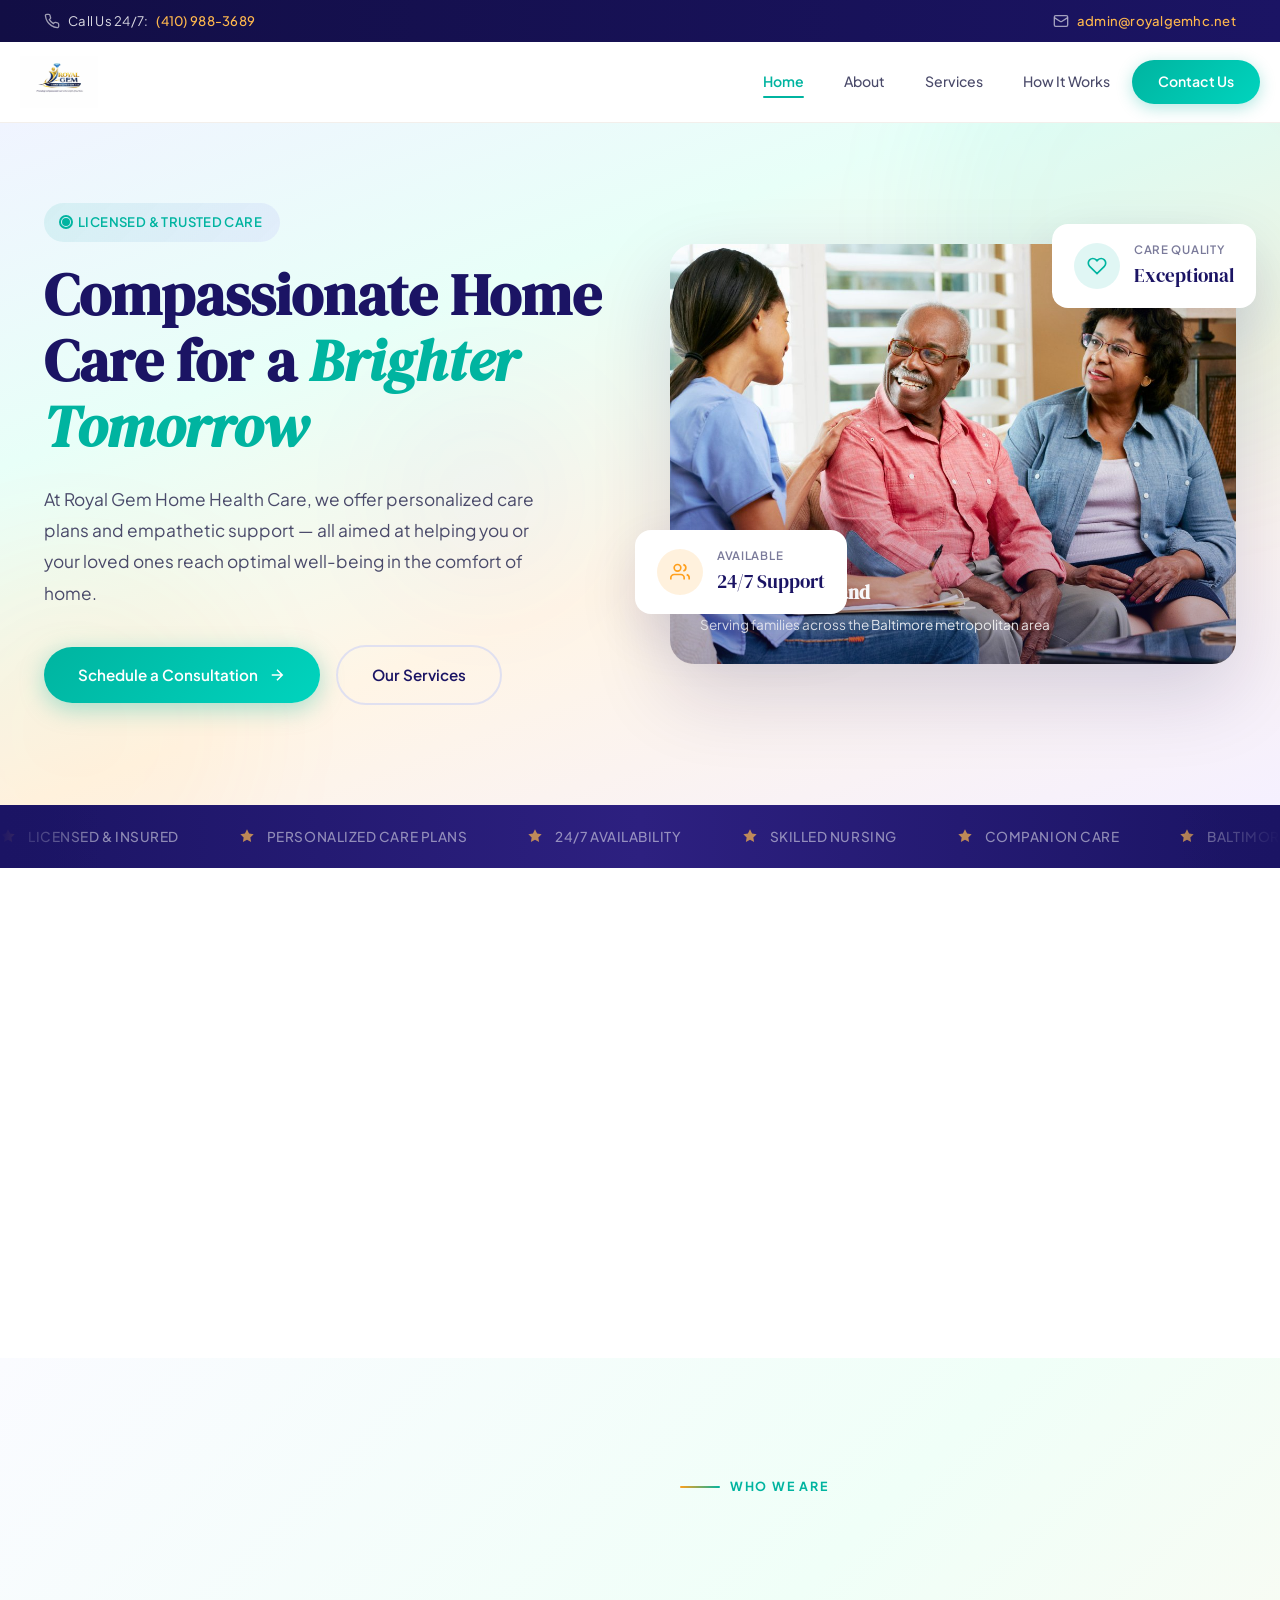
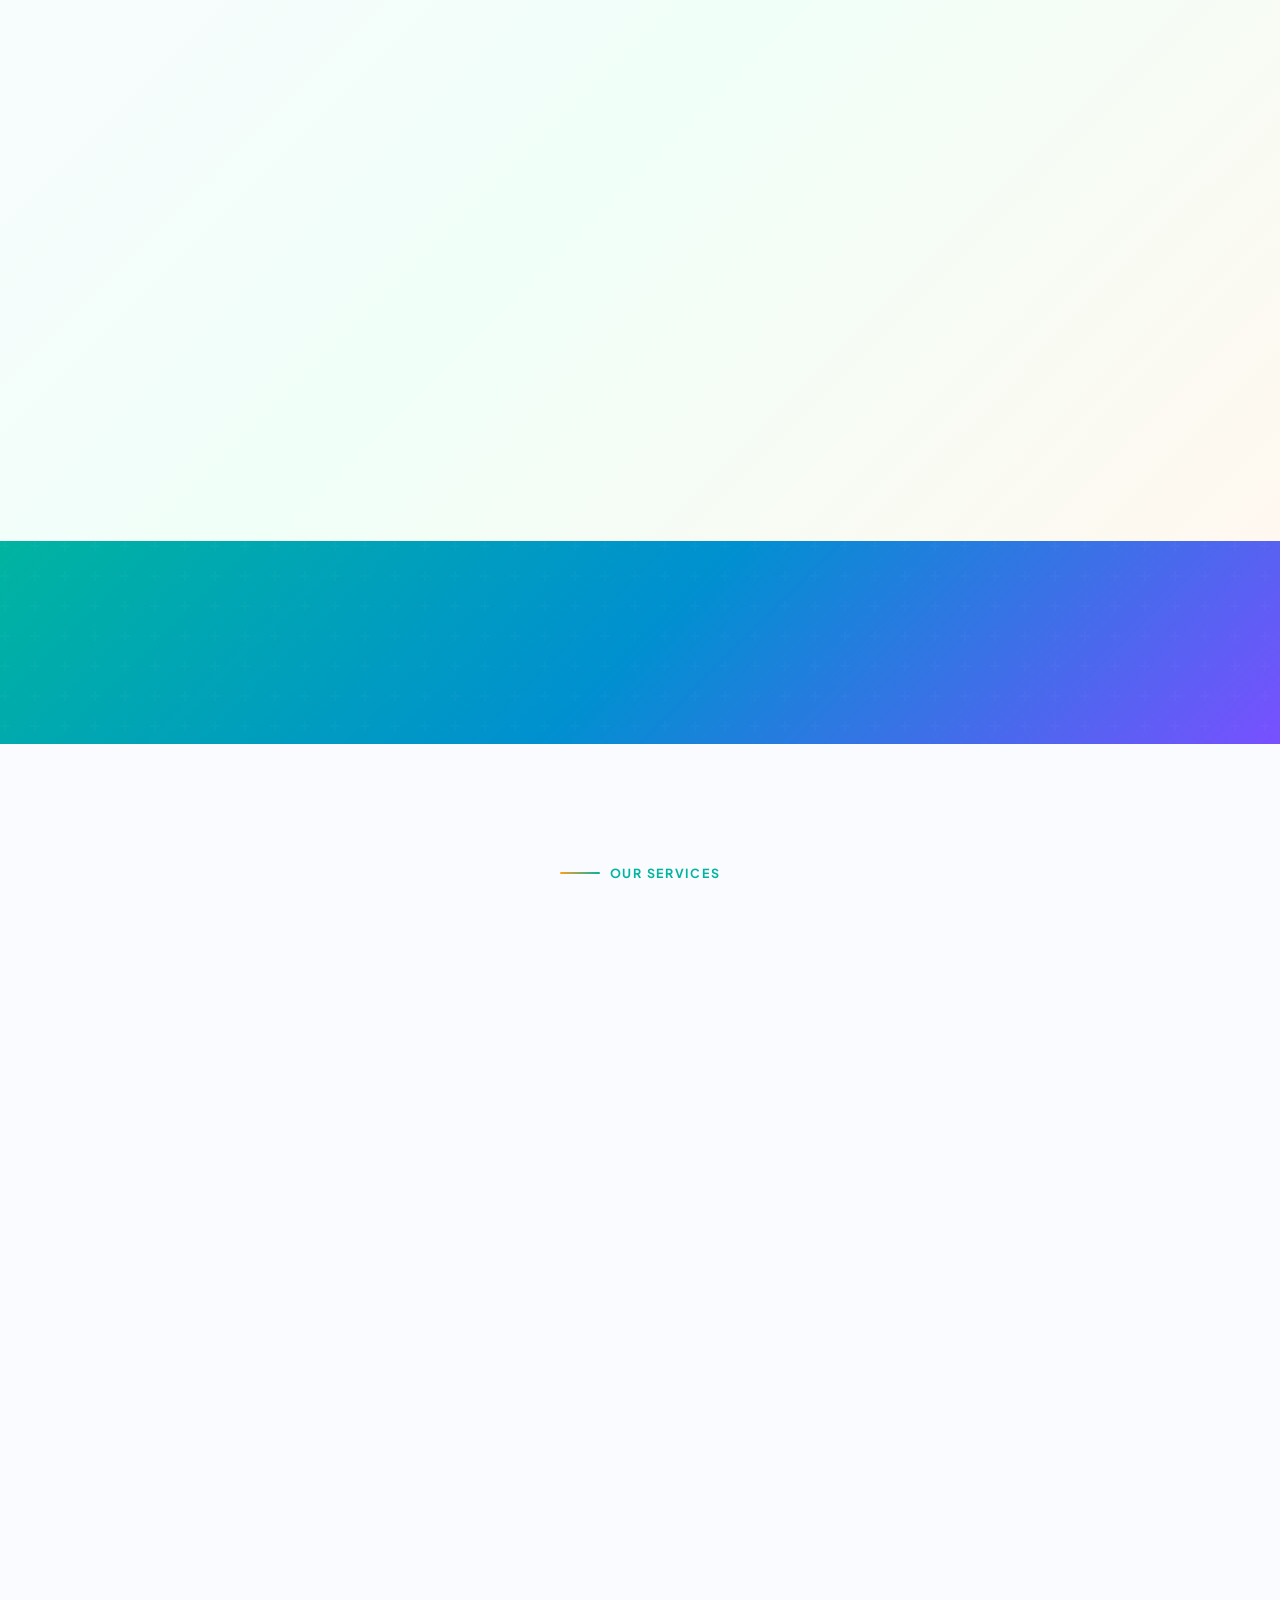
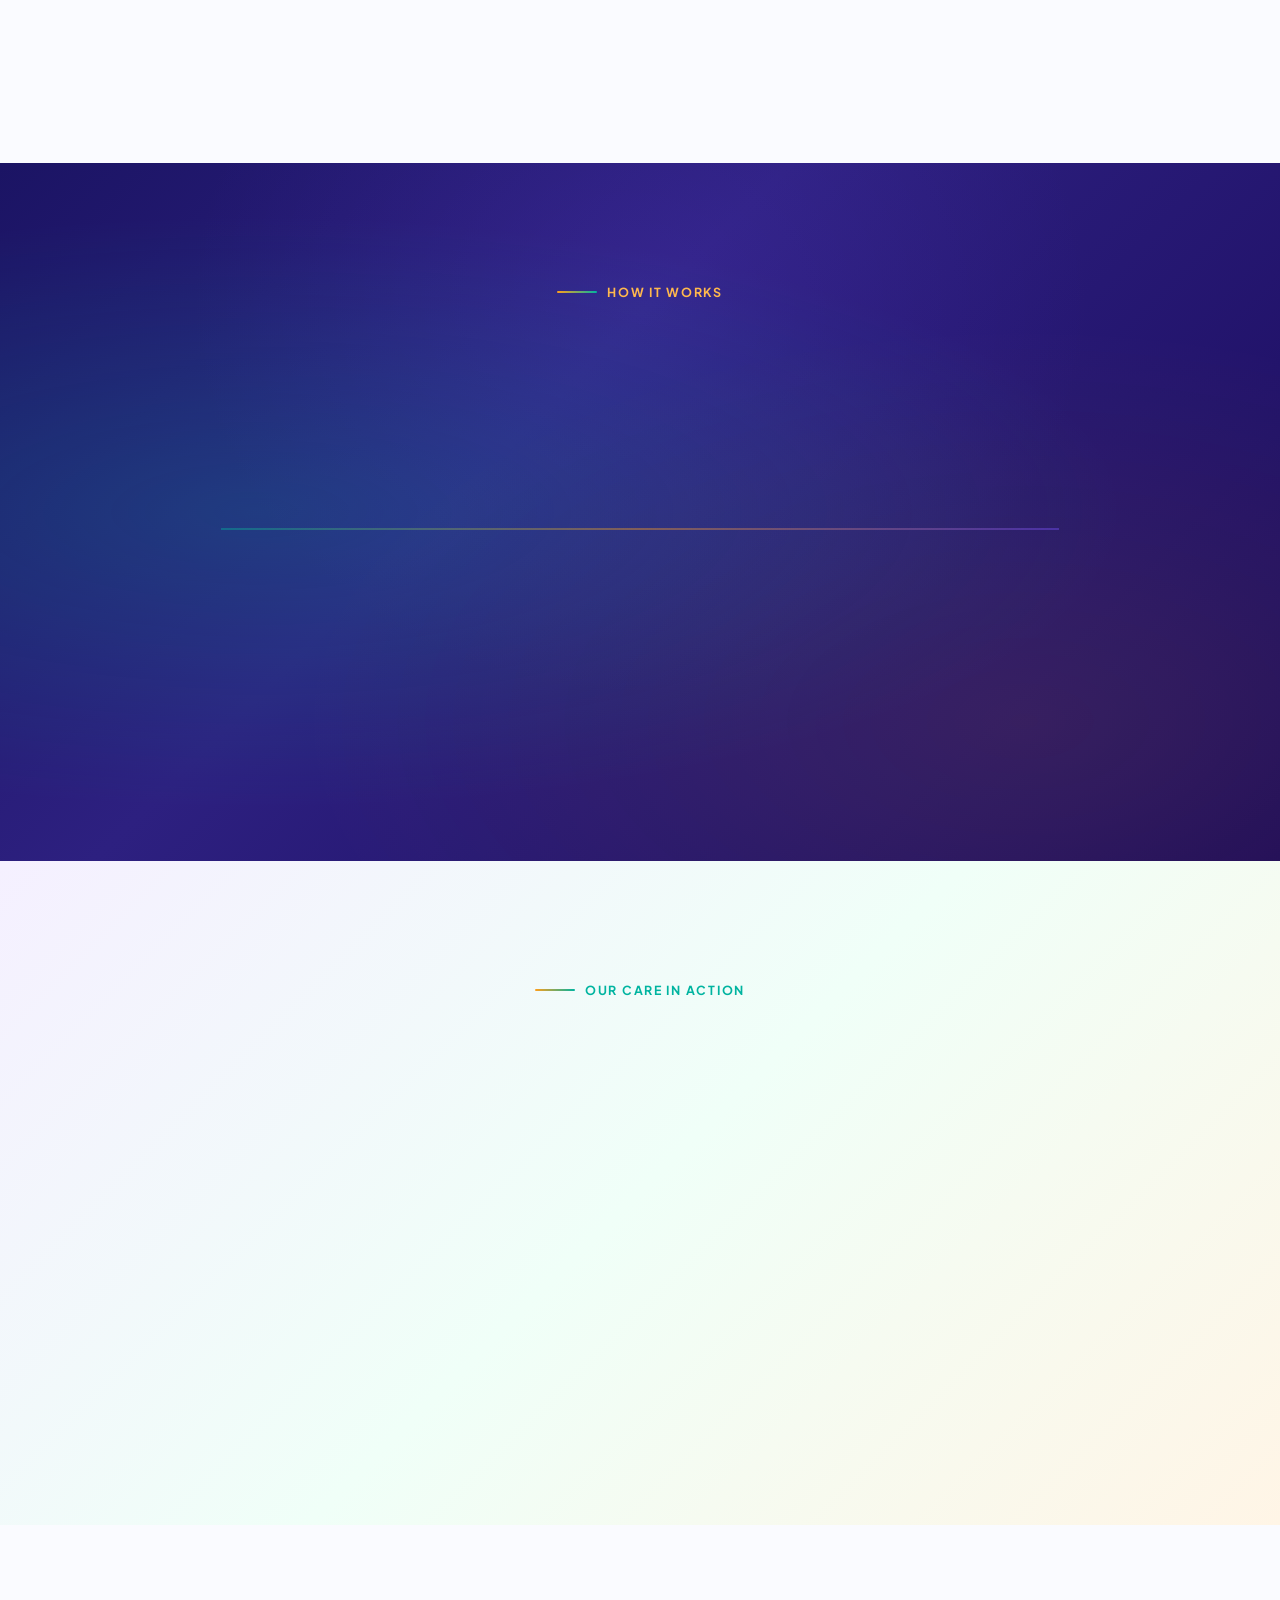
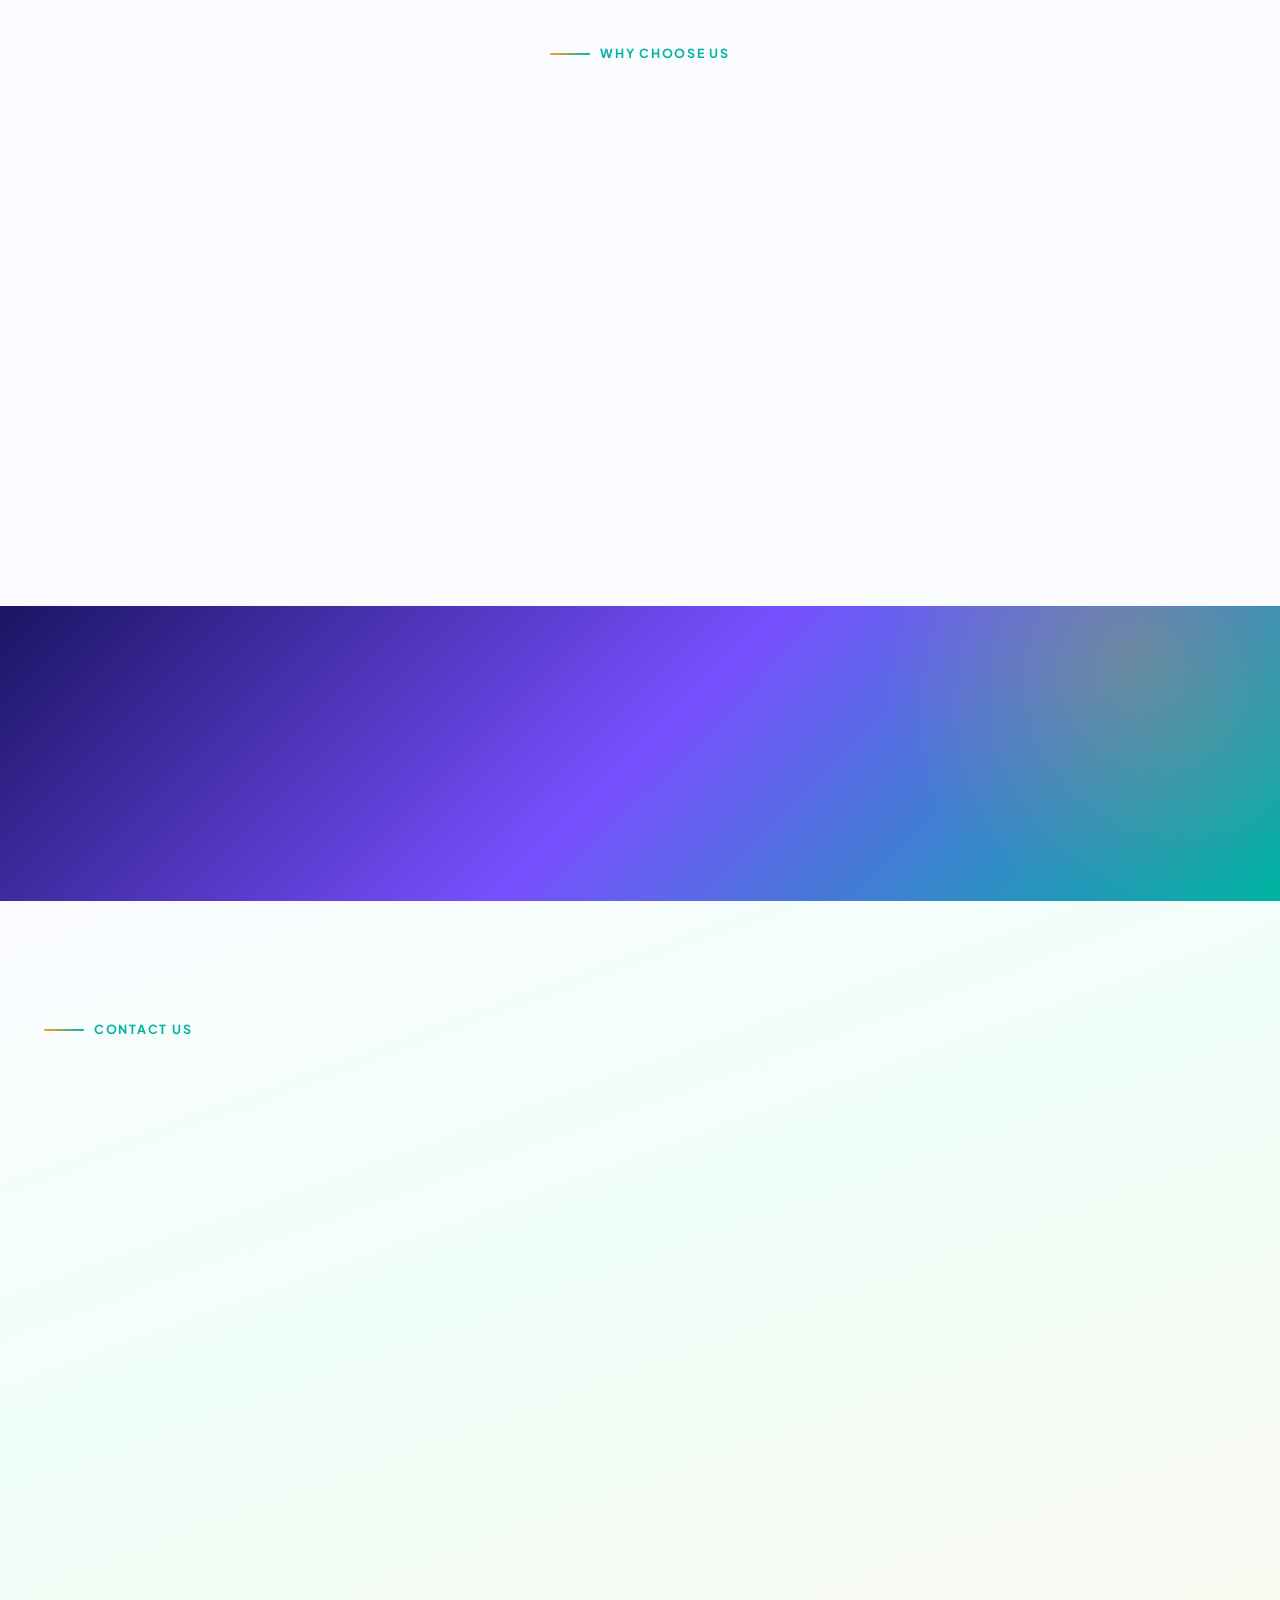
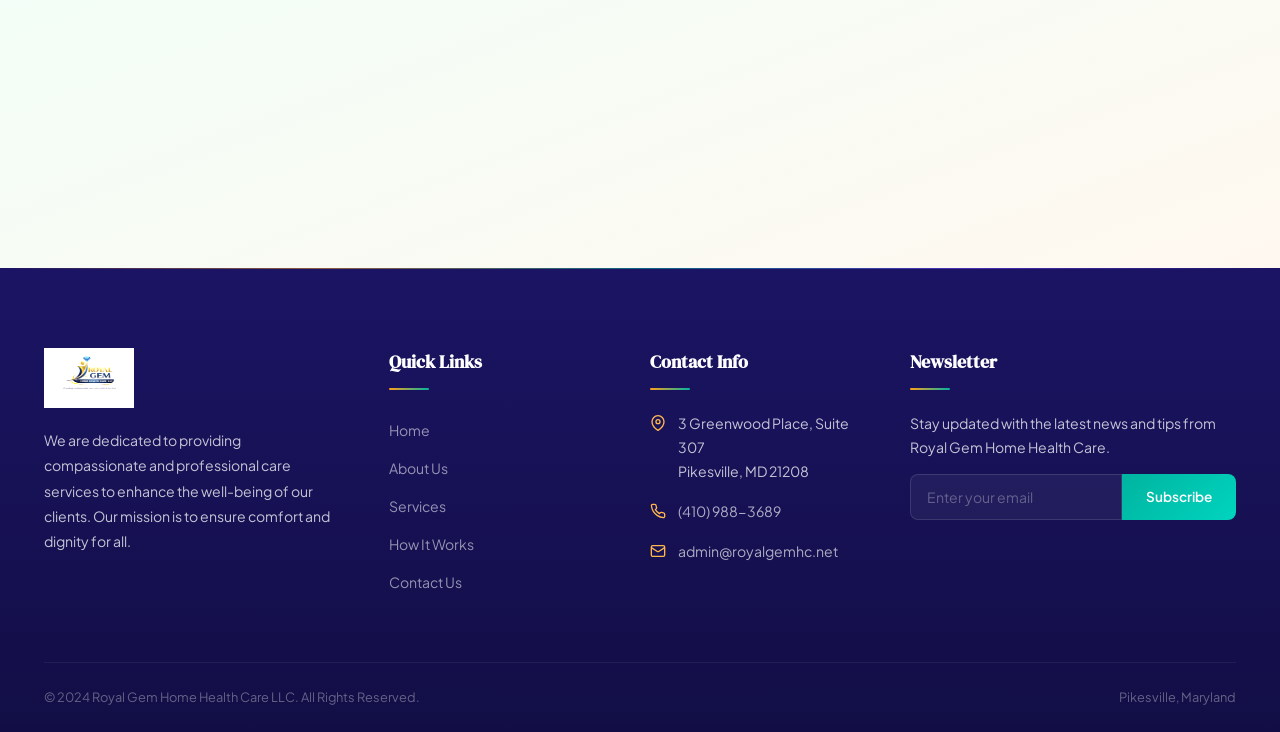
==== commit 0da9af44: "Rename index-8.html to index.html" ====
--- a/index.html
+++ b/index.html
@@ -14,17 +14,17 @@
 <body>
 
   <!-- PAGE LOADER -->
-  <div class="page-loader"><div class="loader-logo">RG</div><div class="loader-bar"><div class="loader-bar-fill"></div></div></div>
+  <div class="page-loader"><div class="loader-logo"><img src="logo-small.png" alt="Royal Gem" style="width:60px;height:auto;"></div><div class="loader-bar"><div class="loader-bar-fill"></div></div></div>
 
   <!-- TOP BAR -->
   <div class="topbar"><div class="container topbar-inner">
     <div class="topbar-item"><svg width="16" height="16" viewBox="0 0 24 24" fill="none" stroke="currentColor" stroke-width="2"><path d="M22 16.92v3a2 2 0 0 1-2.18 2 19.79 19.79 0 0 1-8.63-3.07 19.5 19.5 0 0 1-6-6 19.79 19.79 0 0 1-3.07-8.67A2 2 0 0 1 4.11 2h3a2 2 0 0 1 2 1.72c.127.96.361 1.903.7 2.81a2 2 0 0 1-.45 2.11L8.09 9.91a16 16 0 0 0 6 6l1.27-1.27a2 2 0 0 1 2.11-.45c.907.339 1.85.573 2.81.7A2 2 0 0 1 22 16.92z"/></svg> Call Us 24/7: <a href="tel:+14109883689">(410) 988-3689</a></div>
-    <div class="topbar-item"><svg width="16" height="16" viewBox="0 0 24 24" fill="none" stroke="currentColor" stroke-width="2"><rect x="2" y="4" width="20" height="16" rx="2"/><path d="m22 7-8.97 5.7a1.94 1.94 0 0 1-2.06 0L2 7"/></svg> <a href="mailto:admin&#64;royalgemhc.net">admin&#64;royalgemhc.net</a></div>
+    <div class="topbar-item"><svg width="16" height="16" viewBox="0 0 24 24" fill="none" stroke="currentColor" stroke-width="2"><rect x="2" y="4" width="20" height="16" rx="2"/><path d="m22 7-8.97 5.7a1.94 1.94 0 0 1-2.06 0L2 7"/></svg> <a href="/cdn-cgi/l/email-protection#49282d2420276f6a7f7d723b263028252e2c24212a67272c3d">admin&#64;royalgemhc.net</a></div>
   </div></div>
 
   <!-- NAVBAR -->
   <nav class="navbar" id="navbar"><div class="container navbar-inner">
-    <a href="#home" class="logo"><div class="logo-icon">RG</div><div class="logo-text">Royal Gem<span>Home Health Care LLC</span></div></a>
+    <a href="#home" class="logo"><img src="logo-small.png" alt="Royal Gem Home Health Care LLC" class="logo-img"></a>
     <button class="menu-toggle" id="menuToggle" aria-label="Toggle navigation"><span></span><span></span><span></span></button>
     <div class="nav-links" id="navLinks">
       <a href="#home" class="active">Home</a>
@@ -180,7 +180,7 @@
         <div class="contact-details">
           <div class="contact-item"><div class="contact-item-icon"><svg width="22" height="22" viewBox="0 0 24 24" fill="none" stroke="currentColor" stroke-width="2"><path d="M21 10c0 7-9 13-9 13s-9-6-9-13a9 9 0 1 1 18 0z"/><circle cx="12" cy="10" r="3"/></svg></div><div class="contact-item-text"><div class="ci-label">Address</div><div class="ci-value">3 Greenwood Place, Suite 307<br>Pikesville, MD 21208</div></div></div>
           <div class="contact-item"><div class="contact-item-icon"><svg width="22" height="22" viewBox="0 0 24 24" fill="none" stroke="currentColor" stroke-width="2"><path d="M22 16.92v3a2 2 0 0 1-2.18 2 19.79 19.79 0 0 1-8.63-3.07 19.5 19.5 0 0 1-6-6 19.79 19.79 0 0 1-3.07-8.67A2 2 0 0 1 4.11 2h3a2 2 0 0 1 2 1.72c.127.96.361 1.903.7 2.81a2 2 0 0 1-.45 2.11L8.09 9.91a16 16 0 0 0 6 6l1.27-1.27a2 2 0 0 1 2.11-.45c.907.339 1.85.573 2.81.7A2 2 0 0 1 22 16.92z"/></svg></div><div class="contact-item-text"><div class="ci-label">Phone (24/7)</div><div class="ci-value"><a href="tel:+14109883689">(410) 988-3689</a></div></div></div>
-          <div class="contact-item"><div class="contact-item-icon"><svg width="22" height="22" viewBox="0 0 24 24" fill="none" stroke="currentColor" stroke-width="2"><rect x="2" y="4" width="20" height="16" rx="2"/><path d="m22 7-8.97 5.7a1.94 1.94 0 0 1-2.06 0L2 7"/></svg></div><div class="contact-item-text"><div class="ci-label">Email</div><div class="ci-value"><a href="mailto:admin&#64;royalgemhc.net">admin&#64;royalgemhc.net</a></div></div></div>
+          <div class="contact-item"><div class="contact-item-icon"><svg width="22" height="22" viewBox="0 0 24 24" fill="none" stroke="currentColor" stroke-width="2"><rect x="2" y="4" width="20" height="16" rx="2"/><path d="m22 7-8.97 5.7a1.94 1.94 0 0 1-2.06 0L2 7"/></svg></div><div class="contact-item-text"><div class="ci-label">Email</div><div class="ci-value"><a href="/cdn-cgi/l/email-protection#8feeebe2e6e1a9acb9bbb4fde0f6eee3e8eae2e7eca1e1eafb">admin&#64;royalgemhc.net</a></div></div></div>
         </div>
         <div class="contact-nurse-img"><img src="contact-nurse.jpg" alt="Caring nurse"></div>
       </div>
@@ -201,12 +201,12 @@
   <!-- FOOTER -->
   <footer class="footer"><div class="container">
     <div class="footer-grid">
-      <div><div class="logo" style="margin-bottom:20px;"><div class="logo-icon">RG</div><div class="logo-text" style="color:#fff;">Royal Gem<span style="color:#FFB84D;">Home Health Care LLC</span></div></div><p class="footer-about-text">We are dedicated to providing compassionate and professional care services to enhance the well-being of our clients. Our mission is to ensure comfort and dignity for all.</p></div>
+      <div><div class="logo" style="margin-bottom:20px;"><img src="logo-small.png" alt="Royal Gem Home Health Care LLC" class="logo-img footer-logo-img"></div><p class="footer-about-text">We are dedicated to providing compassionate and professional care services to enhance the well-being of our clients. Our mission is to ensure comfort and dignity for all.</p></div>
       <div><h4>Quick Links</h4><div class="footer-links"><a href="#home">Home</a><a href="#about">About Us</a><a href="#services">Services</a><a href="#process">How It Works</a><a href="#contact">Contact Us</a></div></div>
       <div><h4>Contact Info</h4>
         <div class="footer-contact-item"><svg width="16" height="16" viewBox="0 0 24 24" fill="none" stroke="currentColor" stroke-width="2"><path d="M21 10c0 7-9 13-9 13s-9-6-9-13a9 9 0 1 1 18 0z"/><circle cx="12" cy="10" r="3"/></svg><span>3 Greenwood Place, Suite 307<br>Pikesville, MD 21208</span></div>
         <div class="footer-contact-item"><svg width="16" height="16" viewBox="0 0 24 24" fill="none" stroke="currentColor" stroke-width="2"><path d="M22 16.92v3a2 2 0 0 1-2.18 2 19.79 19.79 0 0 1-8.63-3.07 19.5 19.5 0 0 1-6-6 19.79 19.79 0 0 1-3.07-8.67A2 2 0 0 1 4.11 2h3a2 2 0 0 1 2 1.72c.127.96.361 1.903.7 2.81a2 2 0 0 1-.45 2.11L8.09 9.91a16 16 0 0 0 6 6l1.27-1.27a2 2 0 0 1 2.11-.45c.907.339 1.85.573 2.81.7A2 2 0 0 1 22 16.92z"/></svg><a href="tel:+14109883689">(410) 988-3689</a></div>
-        <div class="footer-contact-item"><svg width="16" height="16" viewBox="0 0 24 24" fill="none" stroke="currentColor" stroke-width="2"><rect x="2" y="4" width="20" height="16" rx="2"/><path d="m22 7-8.97 5.7a1.94 1.94 0 0 1-2.06 0L2 7"/></svg><a href="mailto:admin&#64;royalgemhc.net">admin&#64;royalgemhc.net</a></div>
+        <div class="footer-contact-item"><svg width="16" height="16" viewBox="0 0 24 24" fill="none" stroke="currentColor" stroke-width="2"><rect x="2" y="4" width="20" height="16" rx="2"/><path d="m22 7-8.97 5.7a1.94 1.94 0 0 1-2.06 0L2 7"/></svg><a href="/cdn-cgi/l/email-protection#28494c4541460e0b1e1c135a475149444f4d45404b06464d5c">admin&#64;royalgemhc.net</a></div>
       </div>
       <div><h4>Newsletter</h4><p style="font-size:0.88rem;margin-bottom:14px;">Stay updated with the latest news and tips from Royal Gem Home Health Care.</p><div class="footer-newsletter-input"><input type="email" placeholder="Enter your email"><button>Subscribe</button></div></div>
     </div>
@@ -214,8 +214,4 @@
   </div></footer>
 
   <!-- BACK TO TOP -->
-  <button class="back-to-top" aria-label="Back to top"><svg width="20" height="20" viewBox="0 0 24 24" fill="none" stroke="currentColor" stroke-width="2.5"><path d="M18 15l-6-6-6 6"/></svg></button>
-
-  <script src="main.js"></script>
-</body>
-</html>
+  <button class="back-to-top" aria-label="Back to top"><svg width="20" height="20" viewBox="0 0 24 24" fill=
--- a/style.css
+++ b/style.css
@@ -500,3 +500,44 @@
 
 /* Section labels */
 .section-label::before { background: linear-gradient(90deg, #FF9F1C, #00B4A0); width: 40px; }
+
+/* ============================================
+   LOGO IMAGE STYLES
+   ============================================ */
+.logo-img {
+  height: 52px;
+  width: auto;
+  object-fit: contain;
+  transition: transform 0.3s var(--ease-spring);
+}
+
+.logo:hover .logo-img {
+  transform: scale(1.03);
+}
+
+.footer-logo-img {
+  height: 60px;
+  filter: brightness(1.1);
+}
+
+/* Loader logo update */
+.loader-logo {
+  background: transparent;
+  box-shadow: none;
+  width: auto;
+  height: auto;
+  border-radius: 0;
+}
+
+.loader-logo img {
+  animation: loaderPulse 1.2s ease-in-out infinite;
+}
+
+@media(max-width:768px) {
+  .logo-img { height: 44px; }
+  .footer-logo-img { height: 50px; }
+}
+
+@media(max-width:480px) {
+  .logo-img { height: 38px; }
+}
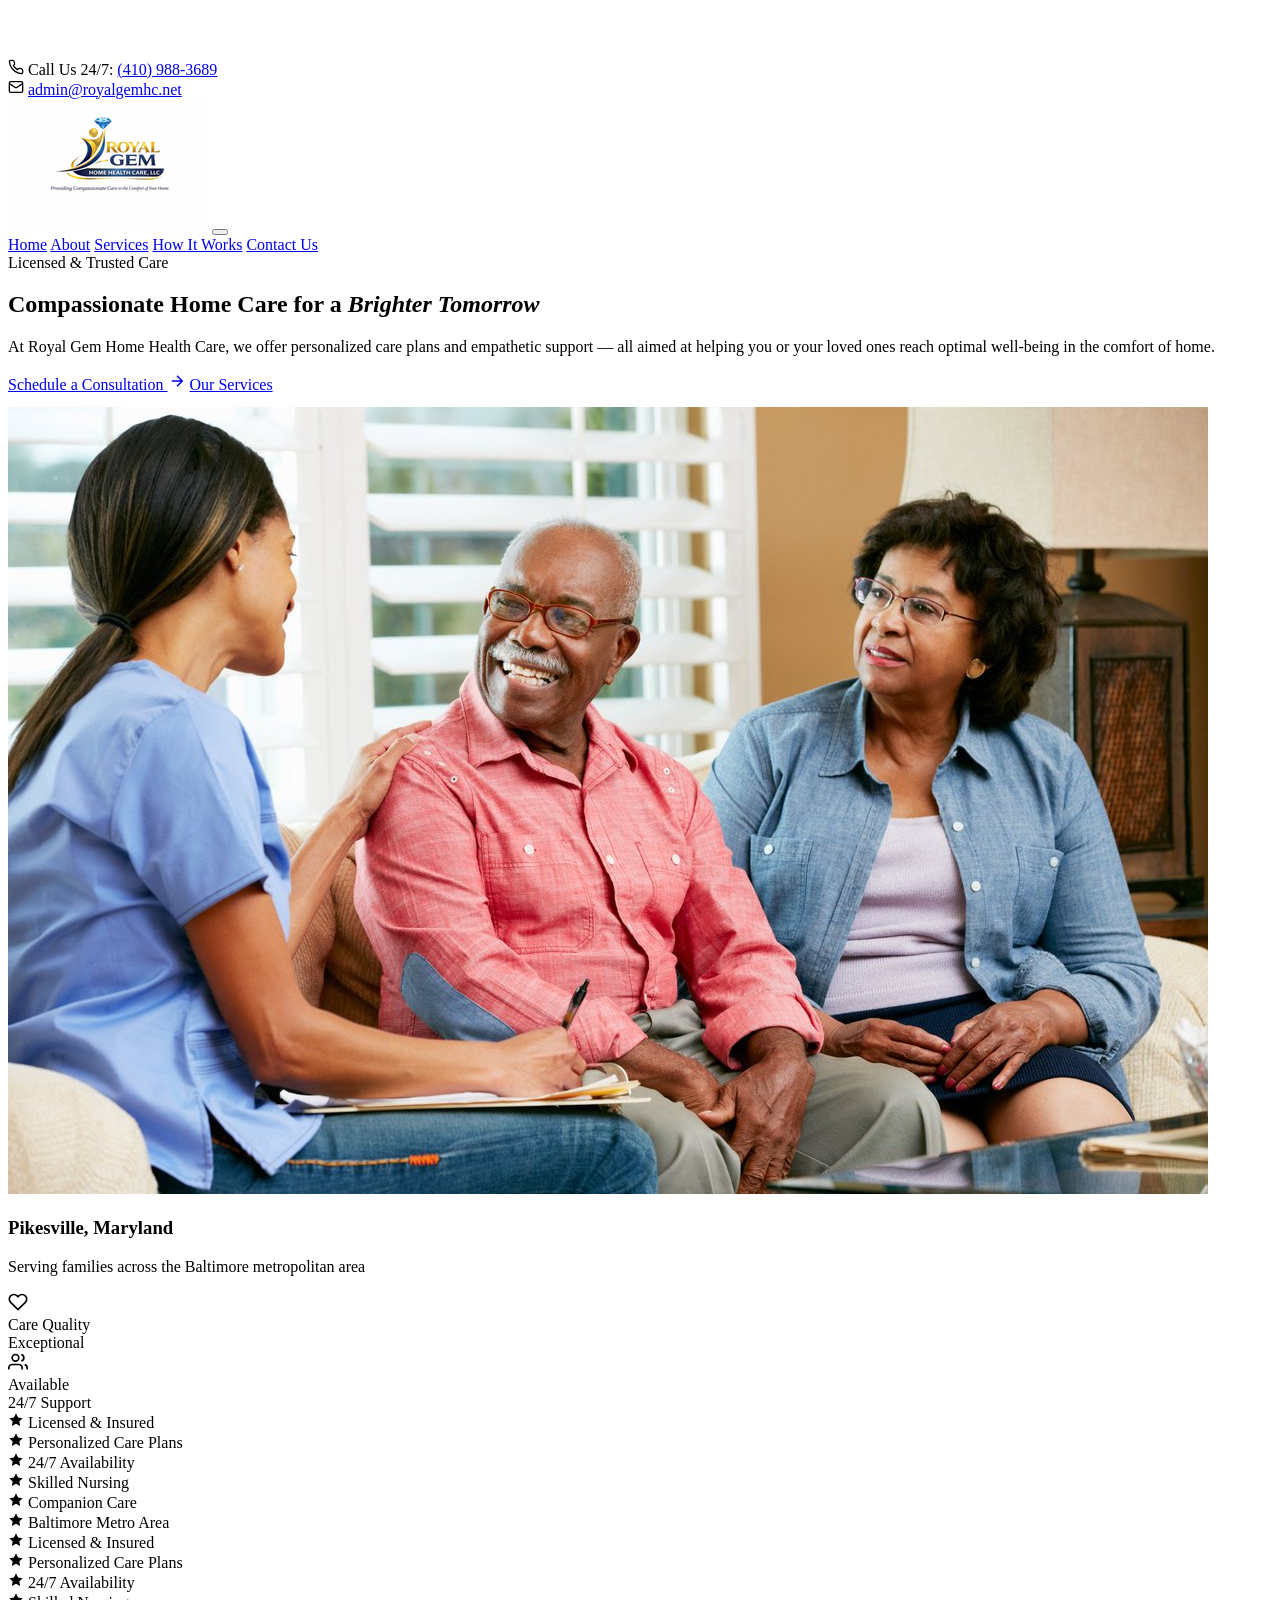
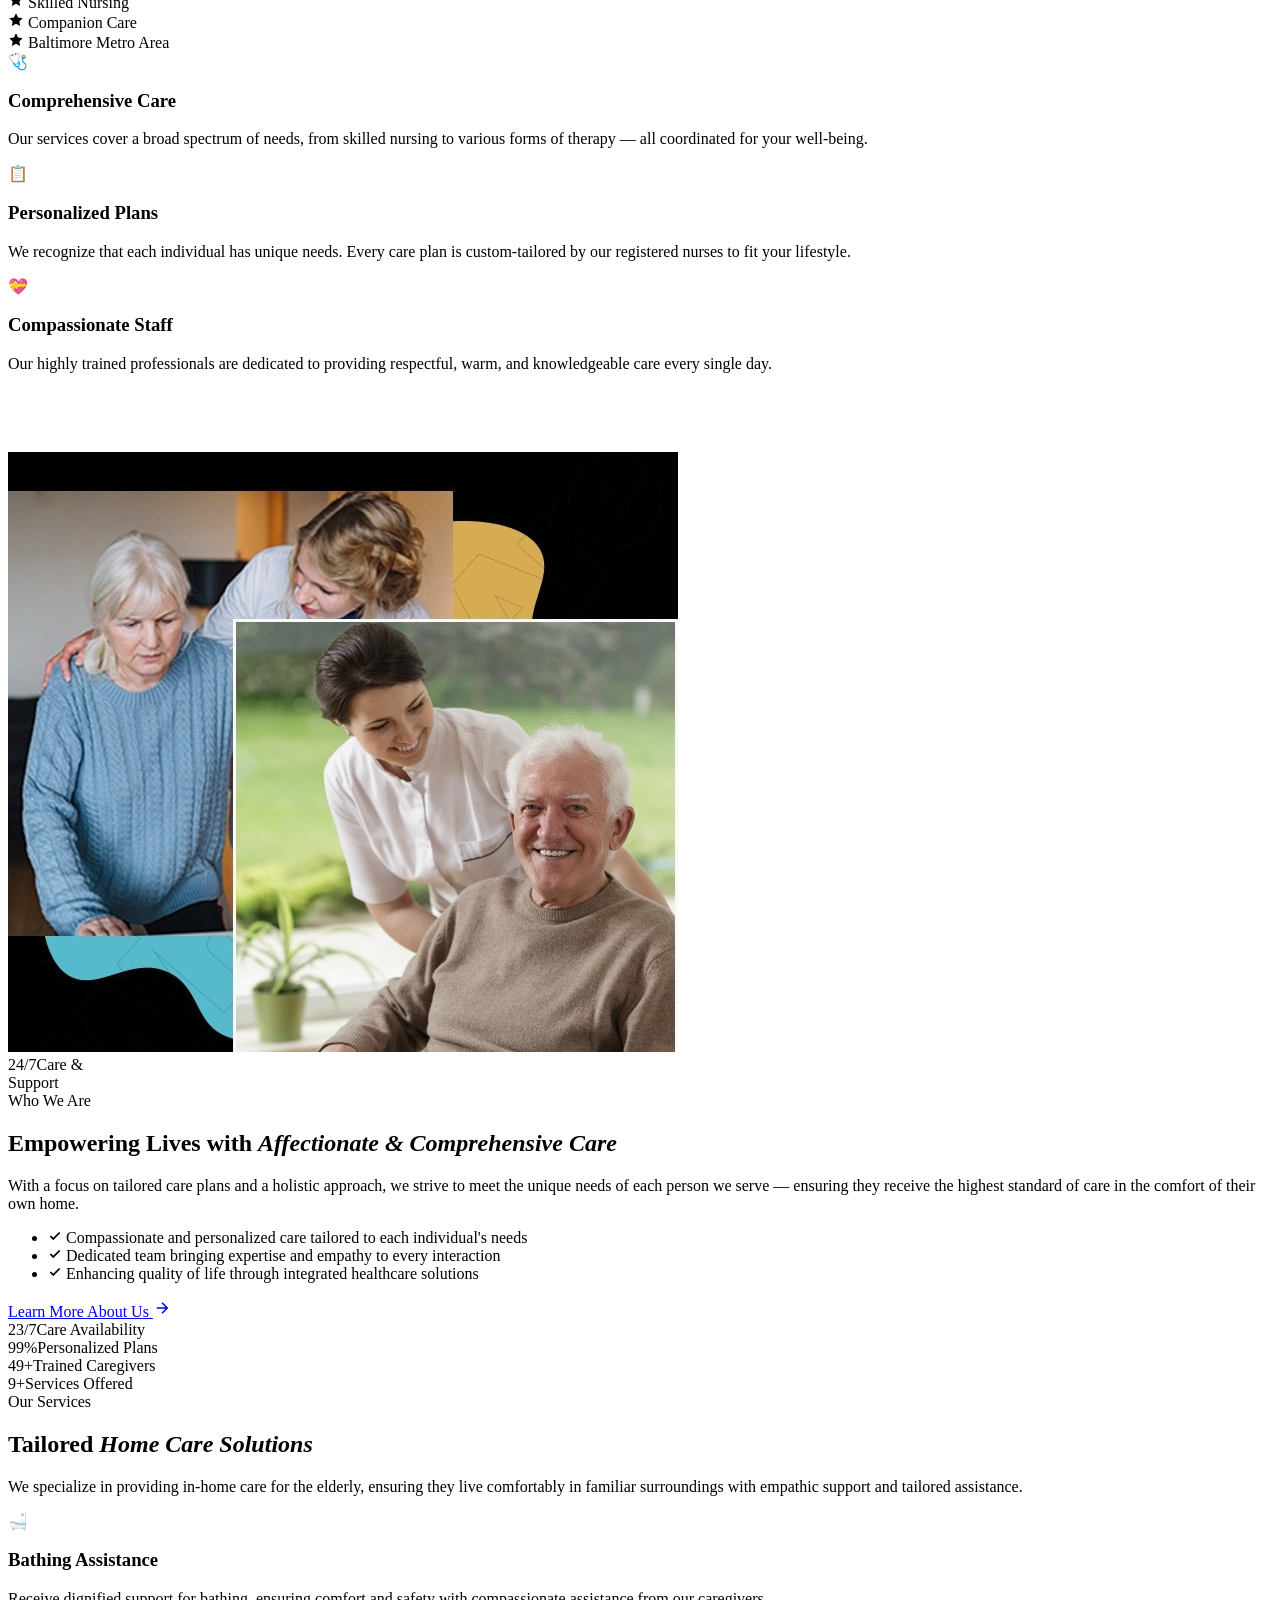
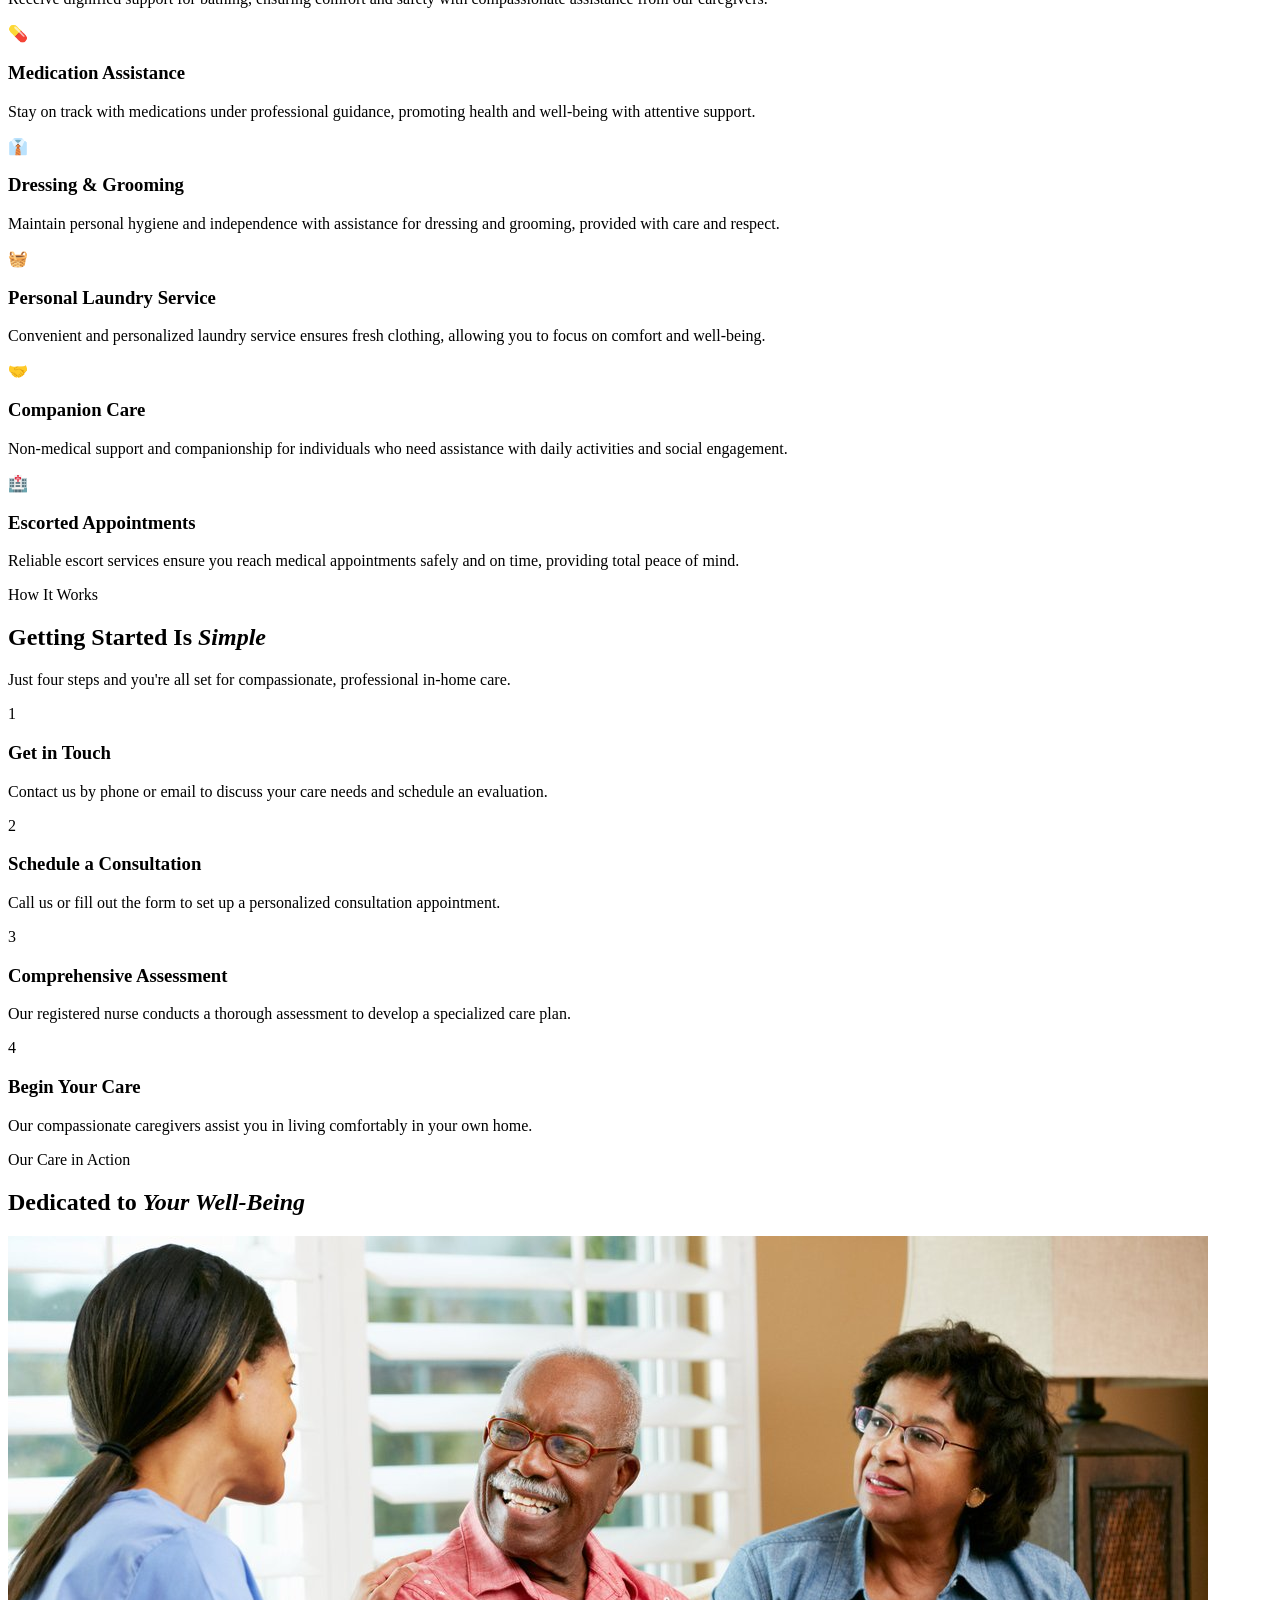
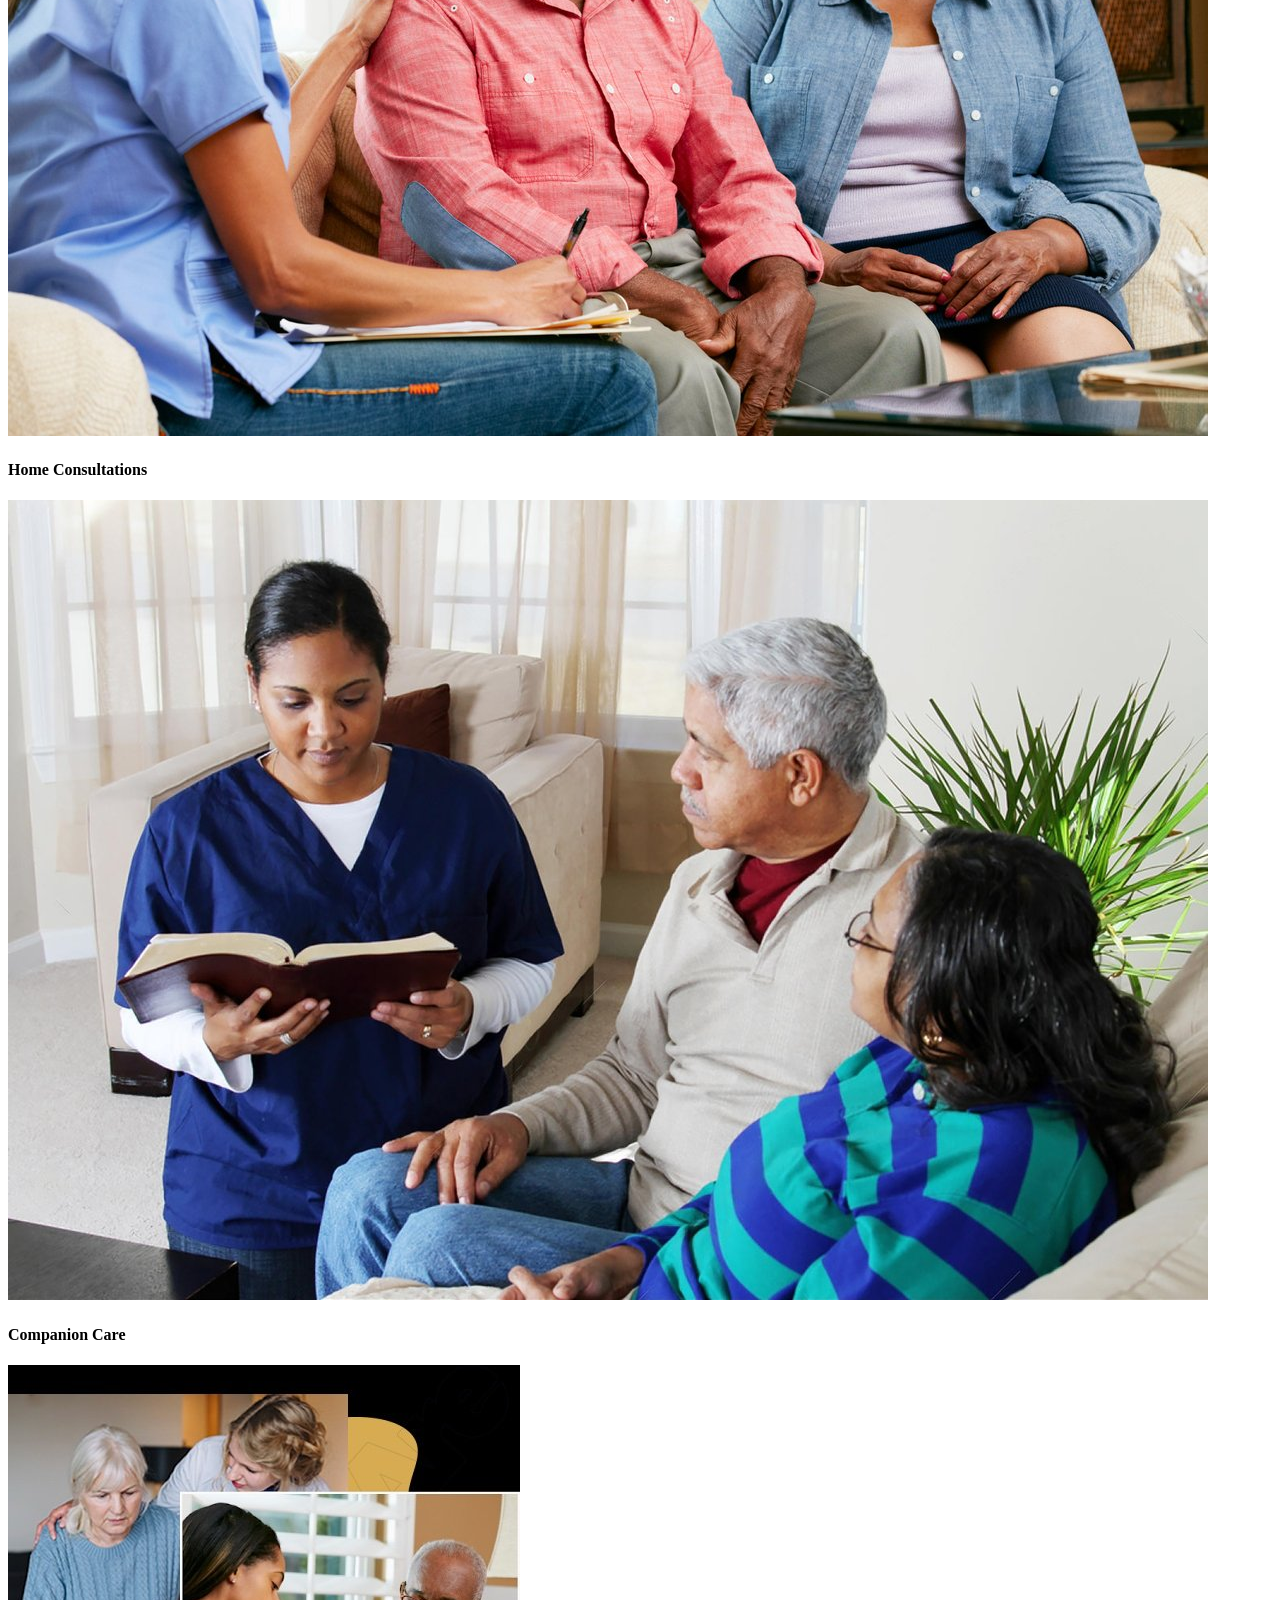
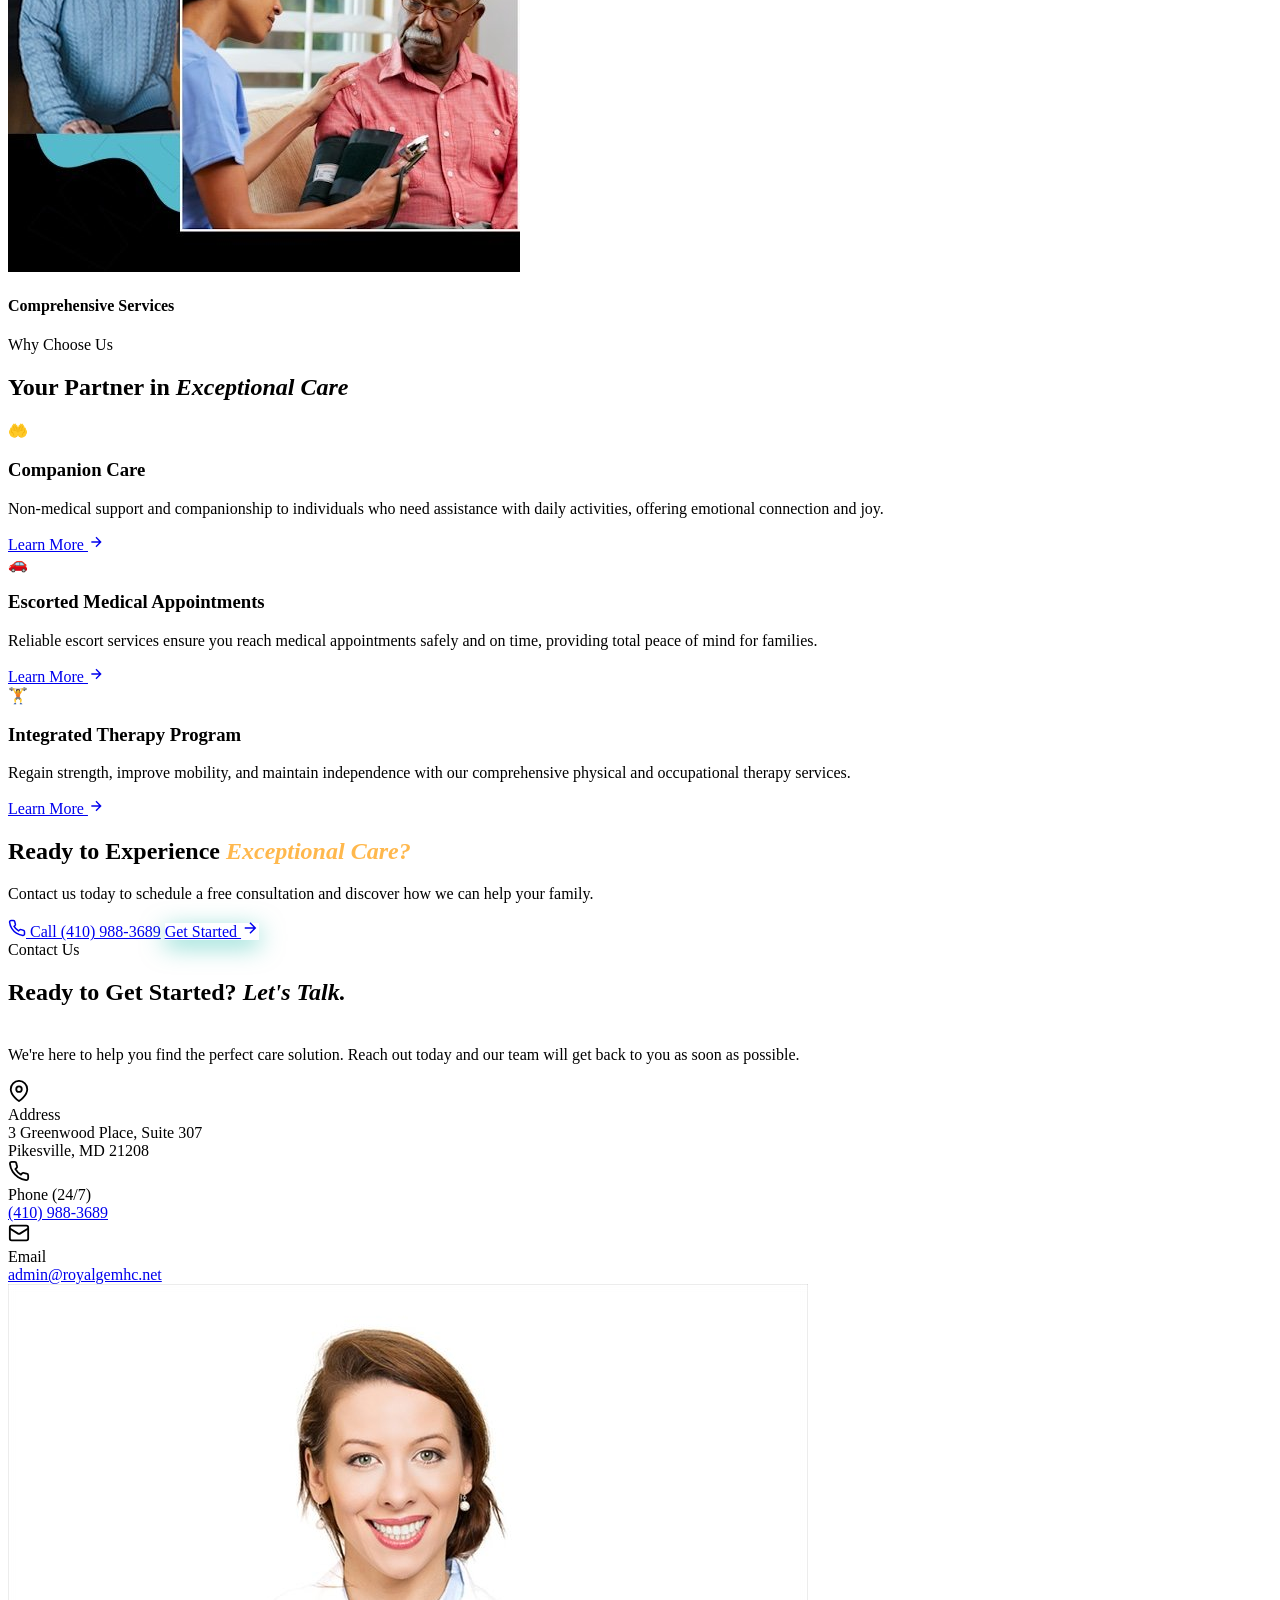
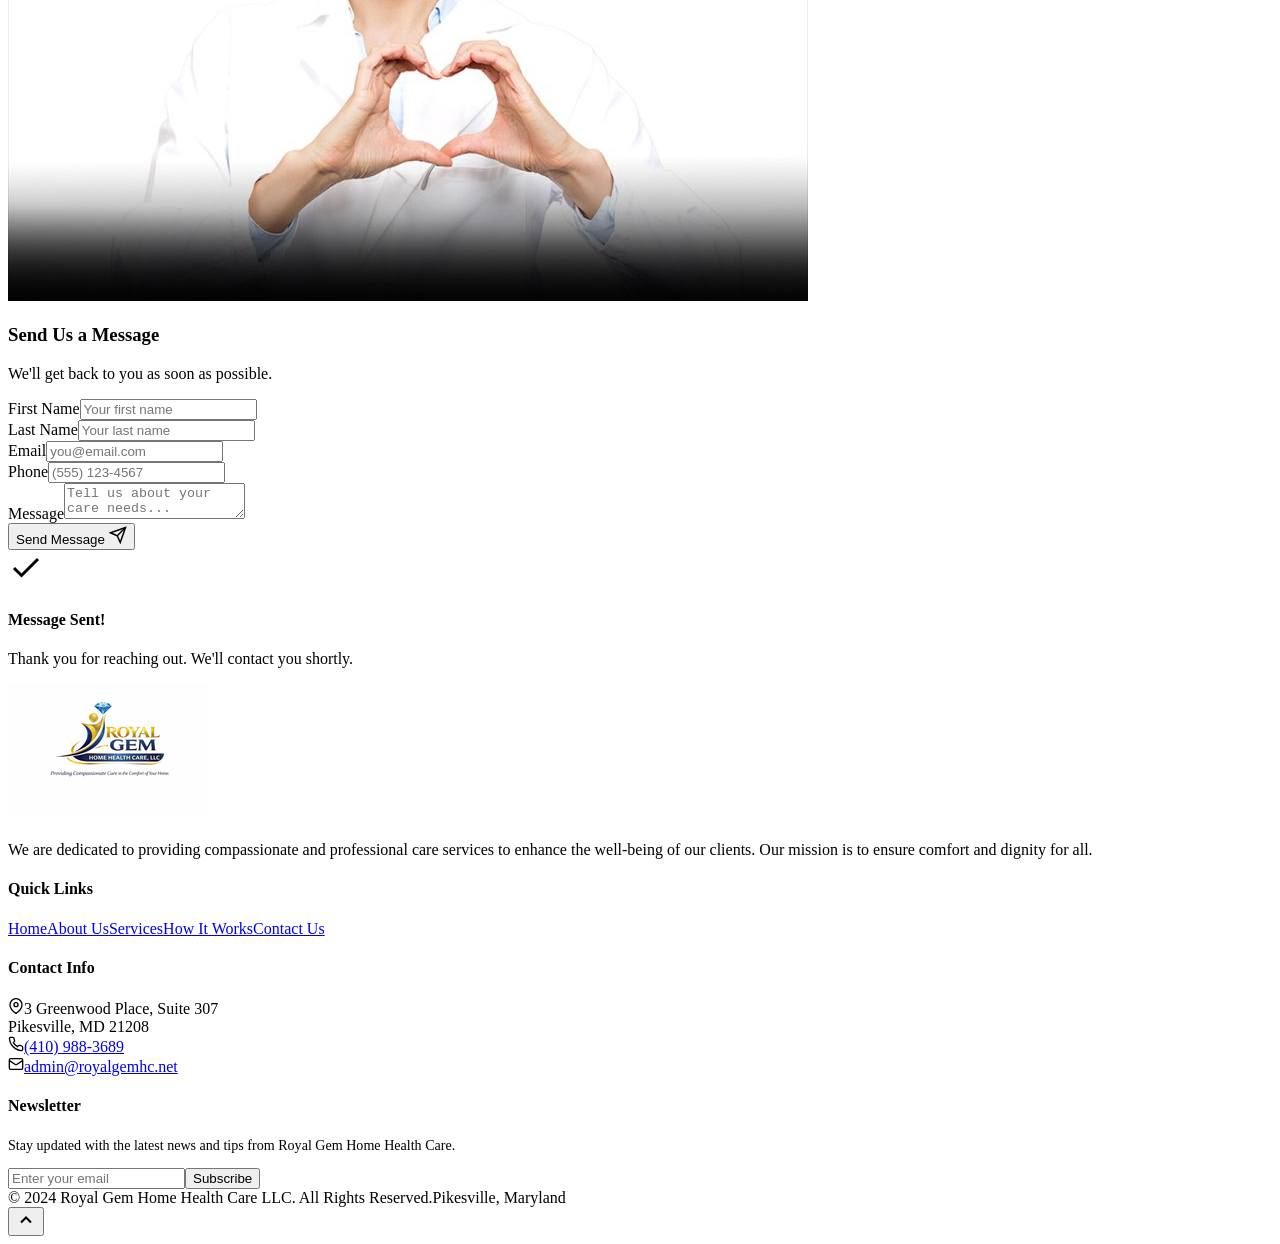
==== commit c24eb0a0: "Rename index-9.html to index.html" ====
--- a/index.html
+++ b/index.html
@@ -2,7 +2,7 @@
 <html lang="en">
 <head>
   <meta charset="UTF-8">
-  <meta name="viewport" content="width=device-width, initial-scale=1.0">
+  <meta name="viewport" content="width=device-width, initial-scale=1.0, maximum-scale=5.0">
   <title>Royal Gem Home Health Care LLC &mdash; Compassionate Home Care</title>
   <meta name="description" content="Royal Gem Home Health Care LLC offers personalized, compassionate in-home care services in Pikesville, Maryland.">
   <link rel="preconnect" href="https://fonts.googleapis.com">
@@ -13,16 +13,13 @@
 </head>
 <body>
 
-  <!-- PAGE LOADER -->
-  <div class="page-loader"><div class="loader-logo"><img src="logo-small.png" alt="Royal Gem" style="width:60px;height:auto;"></div><div class="loader-bar"><div class="loader-bar-fill"></div></div></div>
-
-  <!-- TOP BAR -->
+  <div class="page-loader"><div class="loader-logo"><img src="logo-small.png" alt="Royal Gem" style="width:70px;height:auto;"></div><div class="loader-bar"><div class="loader-bar-fill"></div></div></div>
+
   <div class="topbar"><div class="container topbar-inner">
     <div class="topbar-item"><svg width="16" height="16" viewBox="0 0 24 24" fill="none" stroke="currentColor" stroke-width="2"><path d="M22 16.92v3a2 2 0 0 1-2.18 2 19.79 19.79 0 0 1-8.63-3.07 19.5 19.5 0 0 1-6-6 19.79 19.79 0 0 1-3.07-8.67A2 2 0 0 1 4.11 2h3a2 2 0 0 1 2 1.72c.127.96.361 1.903.7 2.81a2 2 0 0 1-.45 2.11L8.09 9.91a16 16 0 0 0 6 6l1.27-1.27a2 2 0 0 1 2.11-.45c.907.339 1.85.573 2.81.7A2 2 0 0 1 22 16.92z"/></svg> Call Us 24/7: <a href="tel:+14109883689">(410) 988-3689</a></div>
-    <div class="topbar-item"><svg width="16" height="16" viewBox="0 0 24 24" fill="none" stroke="currentColor" stroke-width="2"><rect x="2" y="4" width="20" height="16" rx="2"/><path d="m22 7-8.97 5.7a1.94 1.94 0 0 1-2.06 0L2 7"/></svg> <a href="/cdn-cgi/l/email-protection#49282d2420276f6a7f7d723b263028252e2c24212a67272c3d">admin&#64;royalgemhc.net</a></div>
+    <div class="topbar-item"><svg width="16" height="16" viewBox="0 0 24 24" fill="none" stroke="currentColor" stroke-width="2"><rect x="2" y="4" width="20" height="16" rx="2"/><path d="m22 7-8.97 5.7a1.94 1.94 0 0 1-2.06 0L2 7"/></svg> <a href="mailto:admin&#64;royalgemhc.net">admin&#64;royalgemhc.net</a></div>
   </div></div>
 
-  <!-- NAVBAR -->
   <nav class="navbar" id="navbar"><div class="container navbar-inner">
     <a href="#home" class="logo"><img src="logo-small.png" alt="Royal Gem Home Health Care LLC" class="logo-img"></a>
     <button class="menu-toggle" id="menuToggle" aria-label="Toggle navigation"><span></span><span></span><span></span></button>
@@ -35,7 +32,6 @@
     </div>
   </div></nav>
 
-  <!-- HERO -->
   <section class="hero" id="home">
     <div class="hero-blob hero-blob-1"></div>
     <div class="hero-blob hero-blob-2"></div>
@@ -67,7 +63,6 @@
     </div>
   </section>
 
-  <!-- TRUST MARQUEE -->
   <div class="trust-strip"><div class="marquee">
     <div class="marquee-item"><svg width="16" height="16" viewBox="0 0 24 24" fill="currentColor"><path d="M12 2l3.09 6.26L22 9.27l-5 4.87 1.18 6.88L12 17.77l-6.18 3.25L7 14.14 2 9.27l6.91-1.01L12 2z"/></svg> Licensed &amp; Insured</div>
     <div class="marquee-item"><svg width="16" height="16" viewBox="0 0 24 24" fill="currentColor"><path d="M12 2l3.09 6.26L22 9.27l-5 4.87 1.18 6.88L12 17.77l-6.18 3.25L7 14.14 2 9.27l6.91-1.01L12 2z"/></svg> Personalized Care Plans</div>
@@ -83,14 +78,12 @@
     <div class="marquee-item"><svg width="16" height="16" viewBox="0 0 24 24" fill="currentColor"><path d="M12 2l3.09 6.26L22 9.27l-5 4.87 1.18 6.88L12 17.77l-6.18 3.25L7 14.14 2 9.27l6.91-1.01L12 2z"/></svg> Baltimore Metro Area</div>
   </div></div>
 
-  <!-- FEATURES -->
   <section class="features-strip" id="features"><div class="container"><div class="features-grid stagger-children">
     <div class="feature-card reveal"><div class="feature-icon teal-bg">&#x1FA7A;</div><h3>Comprehensive Care</h3><p>Our services cover a broad spectrum of needs, from skilled nursing to various forms of therapy &mdash; all coordinated for your well-being.</p></div>
     <div class="feature-card reveal"><div class="feature-icon gold-bg">&#x1F4CB;</div><h3>Personalized Plans</h3><p>We recognize that each individual has unique needs. Every care plan is custom-tailored by our registered nurses to fit your lifestyle.</p></div>
     <div class="feature-card reveal"><div class="feature-icon navy-bg">&#x1F49D;</div><h3>Compassionate Staff</h3><p>Our highly trained professionals are dedicated to providing respectful, warm, and knowledgeable care every single day.</p></div>
   </div></div></section>
 
-  <!-- ABOUT -->
   <section class="about" id="about"><div class="container about-grid">
     <div class="about-image reveal-left">
       <div class="about-img-main"><img src="about-banner.jpg" alt="Caregivers providing support to elderly patients"></div>
@@ -109,7 +102,6 @@
     </div>
   </div></section>
 
-  <!-- STATS BAR -->
   <section class="stats-bar"><div class="container"><div class="stats-grid">
     <div class="stat-item reveal"><span class="stat-number"><span data-count="24" data-suffix="/7">0</span></span><span class="stat-desc">Care Availability</span></div>
     <div class="stat-item reveal"><span class="stat-number"><span data-count="100" data-suffix="%">0</span></span><span class="stat-desc">Personalized Plans</span></div>
@@ -117,20 +109,18 @@
     <div class="stat-item reveal"><span class="stat-number"><span data-count="10" data-suffix="+">0</span></span><span class="stat-desc">Services Offered</span></div>
   </div></div></section>
 
-  <!-- SERVICES -->
   <section class="services" id="services"><div class="container">
     <div class="services-header"><div class="section-label">Our Services</div><h2 class="section-title reveal">Tailored <em>Home Care Solutions</em></h2><p class="reveal">We specialize in providing in-home care for the elderly, ensuring they live comfortably in familiar surroundings with empathic support and tailored assistance.</p></div>
     <div class="services-grid stagger-children">
-      <div class="service-card reveal"><div class="service-icon-wrap"><span>&#x1F6C1;</span></div><h3>Bathing Assistance</h3><p>Receive dignified support for bathing, ensuring comfort and safety with compassionate assistance from our caregivers.</p></div>
-      <div class="service-card reveal"><div class="service-icon-wrap"><span>&#x1F48A;</span></div><h3>Medication Assistance</h3><p>Stay on track with medications under professional guidance, promoting health and well-being with attentive support.</p></div>
-      <div class="service-card reveal"><div class="service-icon-wrap"><span>&#x1F454;</span></div><h3>Dressing &amp; Grooming</h3><p>Maintain personal hygiene and independence with assistance for dressing and grooming, provided with care and respect.</p></div>
-      <div class="service-card reveal"><div class="service-icon-wrap"><span>&#x1F9FA;</span></div><h3>Personal Laundry Service</h3><p>Convenient and personalized laundry service ensures fresh clothing, allowing you to focus on comfort and well-being.</p></div>
-      <div class="service-card reveal"><div class="service-icon-wrap"><span>&#x1F91D;</span></div><h3>Companion Care</h3><p>Non-medical support and companionship for individuals who need assistance with daily activities and social engagement.</p></div>
-      <div class="service-card reveal"><div class="service-icon-wrap"><span>&#x1F3E5;</span></div><h3>Escorted Appointments</h3><p>Reliable escort services ensure you reach medical appointments safely and on time, providing total peace of mind.</p></div>
-    </div>
-  </div></section>
-
-  <!-- PROCESS -->
+      <div class="service-card reveal"><div class="service-icon-wrap"><span>&#x1F6C1;</span></div><div><h3>Bathing Assistance</h3><p>Receive dignified support for bathing, ensuring comfort and safety with compassionate assistance from our caregivers.</p></div></div>
+      <div class="service-card reveal"><div class="service-icon-wrap"><span>&#x1F48A;</span></div><div><h3>Medication Assistance</h3><p>Stay on track with medications under professional guidance, promoting health and well-being with attentive support.</p></div></div>
+      <div class="service-card reveal"><div class="service-icon-wrap"><span>&#x1F454;</span></div><div><h3>Dressing &amp; Grooming</h3><p>Maintain personal hygiene and independence with assistance for dressing and grooming, provided with care and respect.</p></div></div>
+      <div class="service-card reveal"><div class="service-icon-wrap"><span>&#x1F9FA;</span></div><div><h3>Personal Laundry Service</h3><p>Convenient and personalized laundry service ensures fresh clothing, allowing you to focus on comfort and well-being.</p></div></div>
+      <div class="service-card reveal"><div class="service-icon-wrap"><span>&#x1F91D;</span></div><div><h3>Companion Care</h3><p>Non-medical support and companionship for individuals who need assistance with daily activities and social engagement.</p></div></div>
+      <div class="service-card reveal"><div class="service-icon-wrap"><span>&#x1F3E5;</span></div><div><h3>Escorted Appointments</h3><p>Reliable escort services ensure you reach medical appointments safely and on time, providing total peace of mind.</p></div></div>
+    </div>
+  </div></section>
+
   <section class="process" id="process"><div class="container">
     <div class="process-header"><div class="section-label">How It Works</div><h2 class="section-title reveal">Getting Started Is <em>Simple</em></h2><p class="reveal">Just four steps and you're all set for compassionate, professional in-home care.</p></div>
     <div class="steps-grid stagger-children">
@@ -141,7 +131,6 @@
     </div>
   </div></section>
 
-  <!-- GALLERY -->
   <section class="gallery" id="gallery"><div class="container">
     <div class="gallery-header"><div class="section-label">Our Care in Action</div><h2 class="section-title reveal">Dedicated to <em>Your Well-Being</em></h2></div>
     <div class="gallery-grid stagger-children">
@@ -151,7 +140,6 @@
     </div>
   </div></section>
 
-  <!-- WHY CHOOSE US -->
   <section class="why-us"><div class="container">
     <div class="services-header"><div class="section-label">Why Choose Us</div><h2 class="section-title reveal">Your Partner in <em>Exceptional Care</em></h2></div>
     <div class="why-grid stagger-children">
@@ -161,7 +149,6 @@
     </div>
   </div></section>
 
-  <!-- CTA BANNER -->
   <section class="cta-banner"><div class="container"><div class="cta-inner">
     <div class="cta-text"><h2 class="reveal">Ready to Experience <em style="color:#FFB84D;font-style:italic">Exceptional Care?</em></h2><p class="reveal">Contact us today to schedule a free consultation and discover how we can help your family.</p></div>
     <div class="cta-actions reveal">
@@ -170,7 +157,6 @@
     </div>
   </div></div></section>
 
-  <!-- CONTACT -->
   <section class="contact" id="contact"><div class="container">
     <div class="section-label">Contact Us</div>
     <h2 class="section-title reveal">Ready to Get Started? <em>Let's Talk.</em></h2>
@@ -180,7 +166,7 @@
         <div class="contact-details">
           <div class="contact-item"><div class="contact-item-icon"><svg width="22" height="22" viewBox="0 0 24 24" fill="none" stroke="currentColor" stroke-width="2"><path d="M21 10c0 7-9 13-9 13s-9-6-9-13a9 9 0 1 1 18 0z"/><circle cx="12" cy="10" r="3"/></svg></div><div class="contact-item-text"><div class="ci-label">Address</div><div class="ci-value">3 Greenwood Place, Suite 307<br>Pikesville, MD 21208</div></div></div>
           <div class="contact-item"><div class="contact-item-icon"><svg width="22" height="22" viewBox="0 0 24 24" fill="none" stroke="currentColor" stroke-width="2"><path d="M22 16.92v3a2 2 0 0 1-2.18 2 19.79 19.79 0 0 1-8.63-3.07 19.5 19.5 0 0 1-6-6 19.79 19.79 0 0 1-3.07-8.67A2 2 0 0 1 4.11 2h3a2 2 0 0 1 2 1.72c.127.96.361 1.903.7 2.81a2 2 0 0 1-.45 2.11L8.09 9.91a16 16 0 0 0 6 6l1.27-1.27a2 2 0 0 1 2.11-.45c.907.339 1.85.573 2.81.7A2 2 0 0 1 22 16.92z"/></svg></div><div class="contact-item-text"><div class="ci-label">Phone (24/7)</div><div class="ci-value"><a href="tel:+14109883689">(410) 988-3689</a></div></div></div>
-          <div class="contact-item"><div class="contact-item-icon"><svg width="22" height="22" viewBox="0 0 24 24" fill="none" stroke="currentColor" stroke-width="2"><rect x="2" y="4" width="20" height="16" rx="2"/><path d="m22 7-8.97 5.7a1.94 1.94 0 0 1-2.06 0L2 7"/></svg></div><div class="contact-item-text"><div class="ci-label">Email</div><div class="ci-value"><a href="/cdn-cgi/l/email-protection#8feeebe2e6e1a9acb9bbb4fde0f6eee3e8eae2e7eca1e1eafb">admin&#64;royalgemhc.net</a></div></div></div>
+          <div class="contact-item"><div class="contact-item-icon"><svg width="22" height="22" viewBox="0 0 24 24" fill="none" stroke="currentColor" stroke-width="2"><rect x="2" y="4" width="20" height="16" rx="2"/><path d="m22 7-8.97 5.7a1.94 1.94 0 0 1-2.06 0L2 7"/></svg></div><div class="contact-item-text"><div class="ci-label">Email</div><div class="ci-value"><a href="mailto:admin&#64;royalgemhc.net">admin&#64;royalgemhc.net</a></div></div></div>
         </div>
         <div class="contact-nurse-img"><img src="contact-nurse.jpg" alt="Caring nurse"></div>
       </div>
@@ -198,7 +184,6 @@
     </div>
   </div></section>
 
-  <!-- FOOTER -->
   <footer class="footer"><div class="container">
     <div class="footer-grid">
       <div><div class="logo" style="margin-bottom:20px;"><img src="logo-small.png" alt="Royal Gem Home Health Care LLC" class="logo-img footer-logo-img"></div><p class="footer-about-text">We are dedicated to providing compassionate and professional care services to enhance the well-being of our clients. Our mission is to ensure comfort and dignity for all.</p></div>
@@ -206,12 +191,15 @@
       <div><h4>Contact Info</h4>
         <div class="footer-contact-item"><svg width="16" height="16" viewBox="0 0 24 24" fill="none" stroke="currentColor" stroke-width="2"><path d="M21 10c0 7-9 13-9 13s-9-6-9-13a9 9 0 1 1 18 0z"/><circle cx="12" cy="10" r="3"/></svg><span>3 Greenwood Place, Suite 307<br>Pikesville, MD 21208</span></div>
         <div class="footer-contact-item"><svg width="16" height="16" viewBox="0 0 24 24" fill="none" stroke="currentColor" stroke-width="2"><path d="M22 16.92v3a2 2 0 0 1-2.18 2 19.79 19.79 0 0 1-8.63-3.07 19.5 19.5 0 0 1-6-6 19.79 19.79 0 0 1-3.07-8.67A2 2 0 0 1 4.11 2h3a2 2 0 0 1 2 1.72c.127.96.361 1.903.7 2.81a2 2 0 0 1-.45 2.11L8.09 9.91a16 16 0 0 0 6 6l1.27-1.27a2 2 0 0 1 2.11-.45c.907.339 1.85.573 2.81.7A2 2 0 0 1 22 16.92z"/></svg><a href="tel:+14109883689">(410) 988-3689</a></div>
-        <div class="footer-contact-item"><svg width="16" height="16" viewBox="0 0 24 24" fill="none" stroke="currentColor" stroke-width="2"><rect x="2" y="4" width="20" height="16" rx="2"/><path d="m22 7-8.97 5.7a1.94 1.94 0 0 1-2.06 0L2 7"/></svg><a href="/cdn-cgi/l/email-protection#28494c4541460e0b1e1c135a475149444f4d45404b06464d5c">admin&#64;royalgemhc.net</a></div>
+        <div class="footer-contact-item"><svg width="16" height="16" viewBox="0 0 24 24" fill="none" stroke="currentColor" stroke-width="2"><rect x="2" y="4" width="20" height="16" rx="2"/><path d="m22 7-8.97 5.7a1.94 1.94 0 0 1-2.06 0L2 7"/></svg><a href="mailto:admin&#64;royalgemhc.net">admin&#64;royalgemhc.net</a></div>
       </div>
       <div><h4>Newsletter</h4><p style="font-size:0.88rem;margin-bottom:14px;">Stay updated with the latest news and tips from Royal Gem Home Health Care.</p><div class="footer-newsletter-input"><input type="email" placeholder="Enter your email"><button>Subscribe</button></div></div>
     </div>
     <div class="footer-bottom"><span>&copy; 2024 Royal Gem Home Health Care LLC. All Rights Reserved.</span><span>Pikesville, Maryland</span></div>
   </div></footer>
 
-  <!-- BACK TO TOP -->
-  <button class="back-to-top" aria-label="Back to top"><svg width="20" height="20" viewBox="0 0 24 24" fill=
+  <button class="back-to-top" aria-label="Back to top"><svg width="20" height="20" viewBox="0 0 24 24" fill="none" stroke="currentColor" stroke-width="2.5"><path d="M18 15l-6-6-6 6"/></svg></button>
+
+  <script src="main.js"></script>
+</body>
+</html>
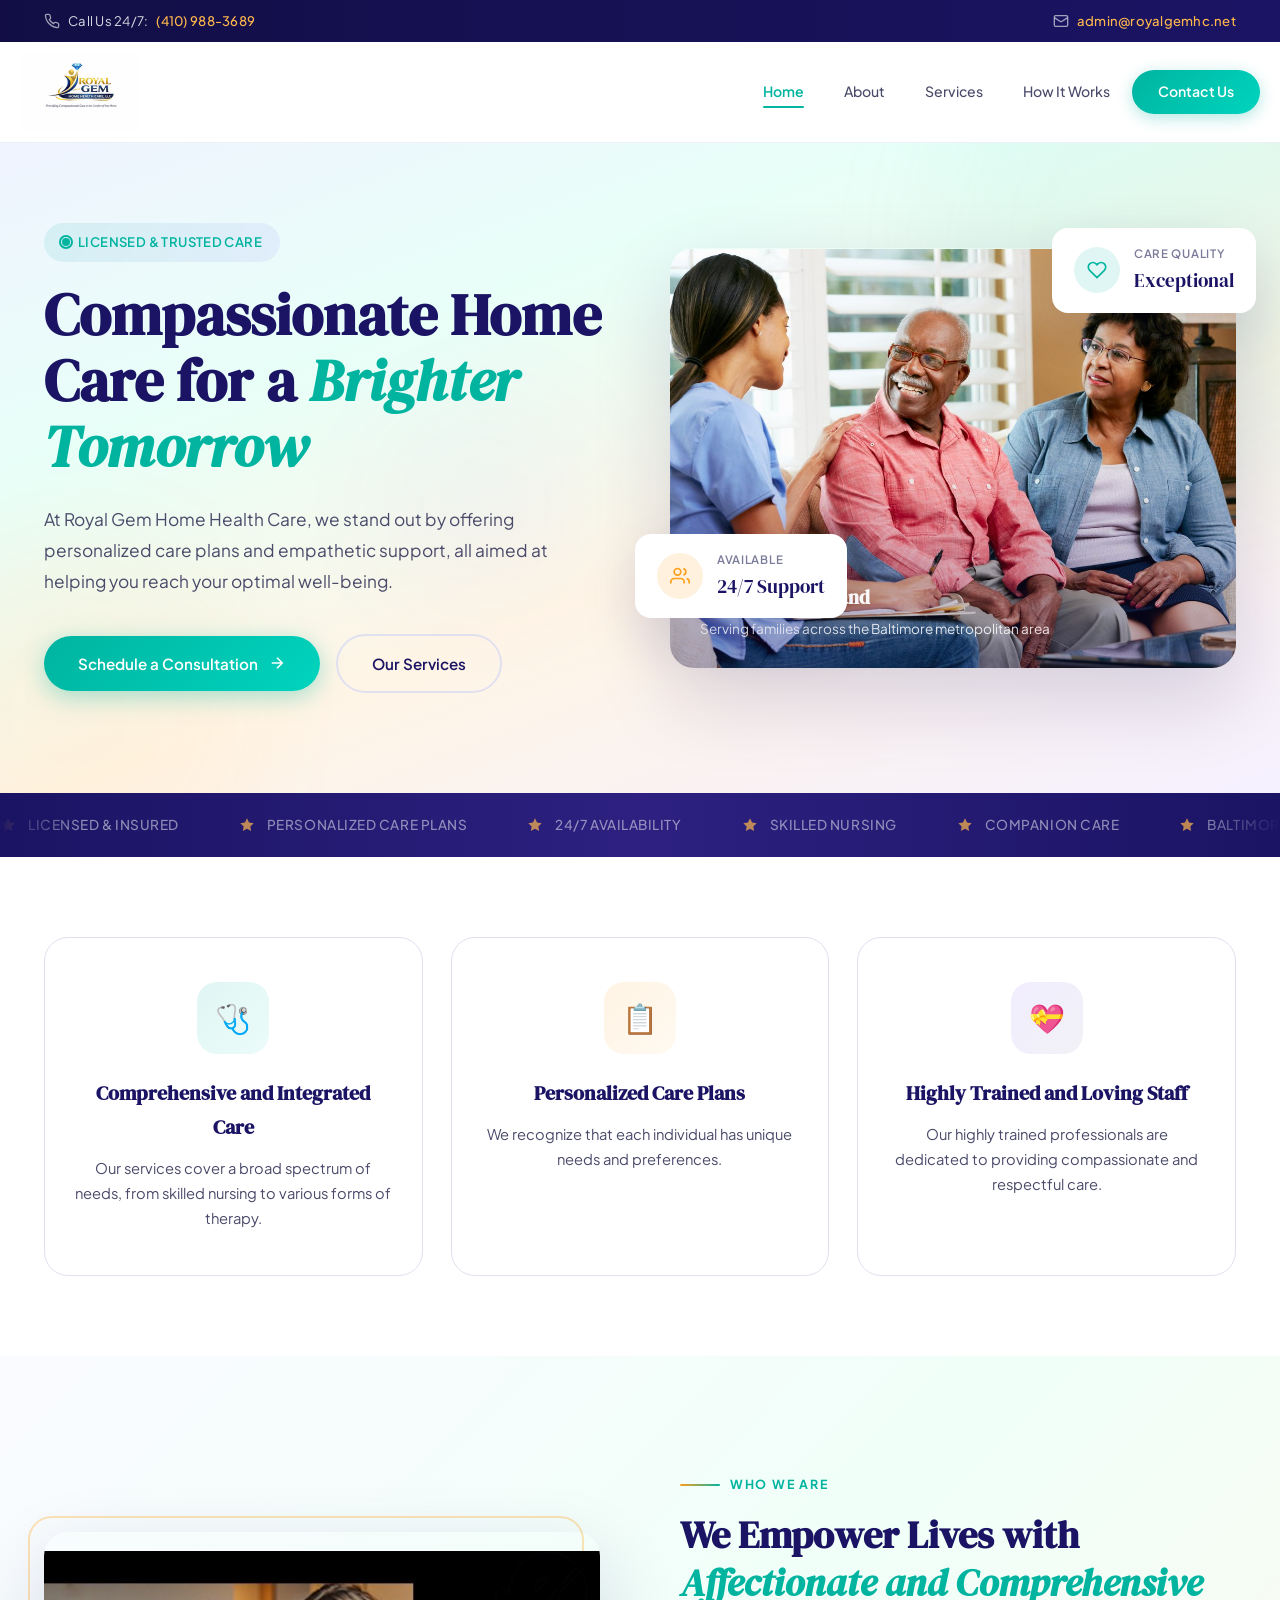
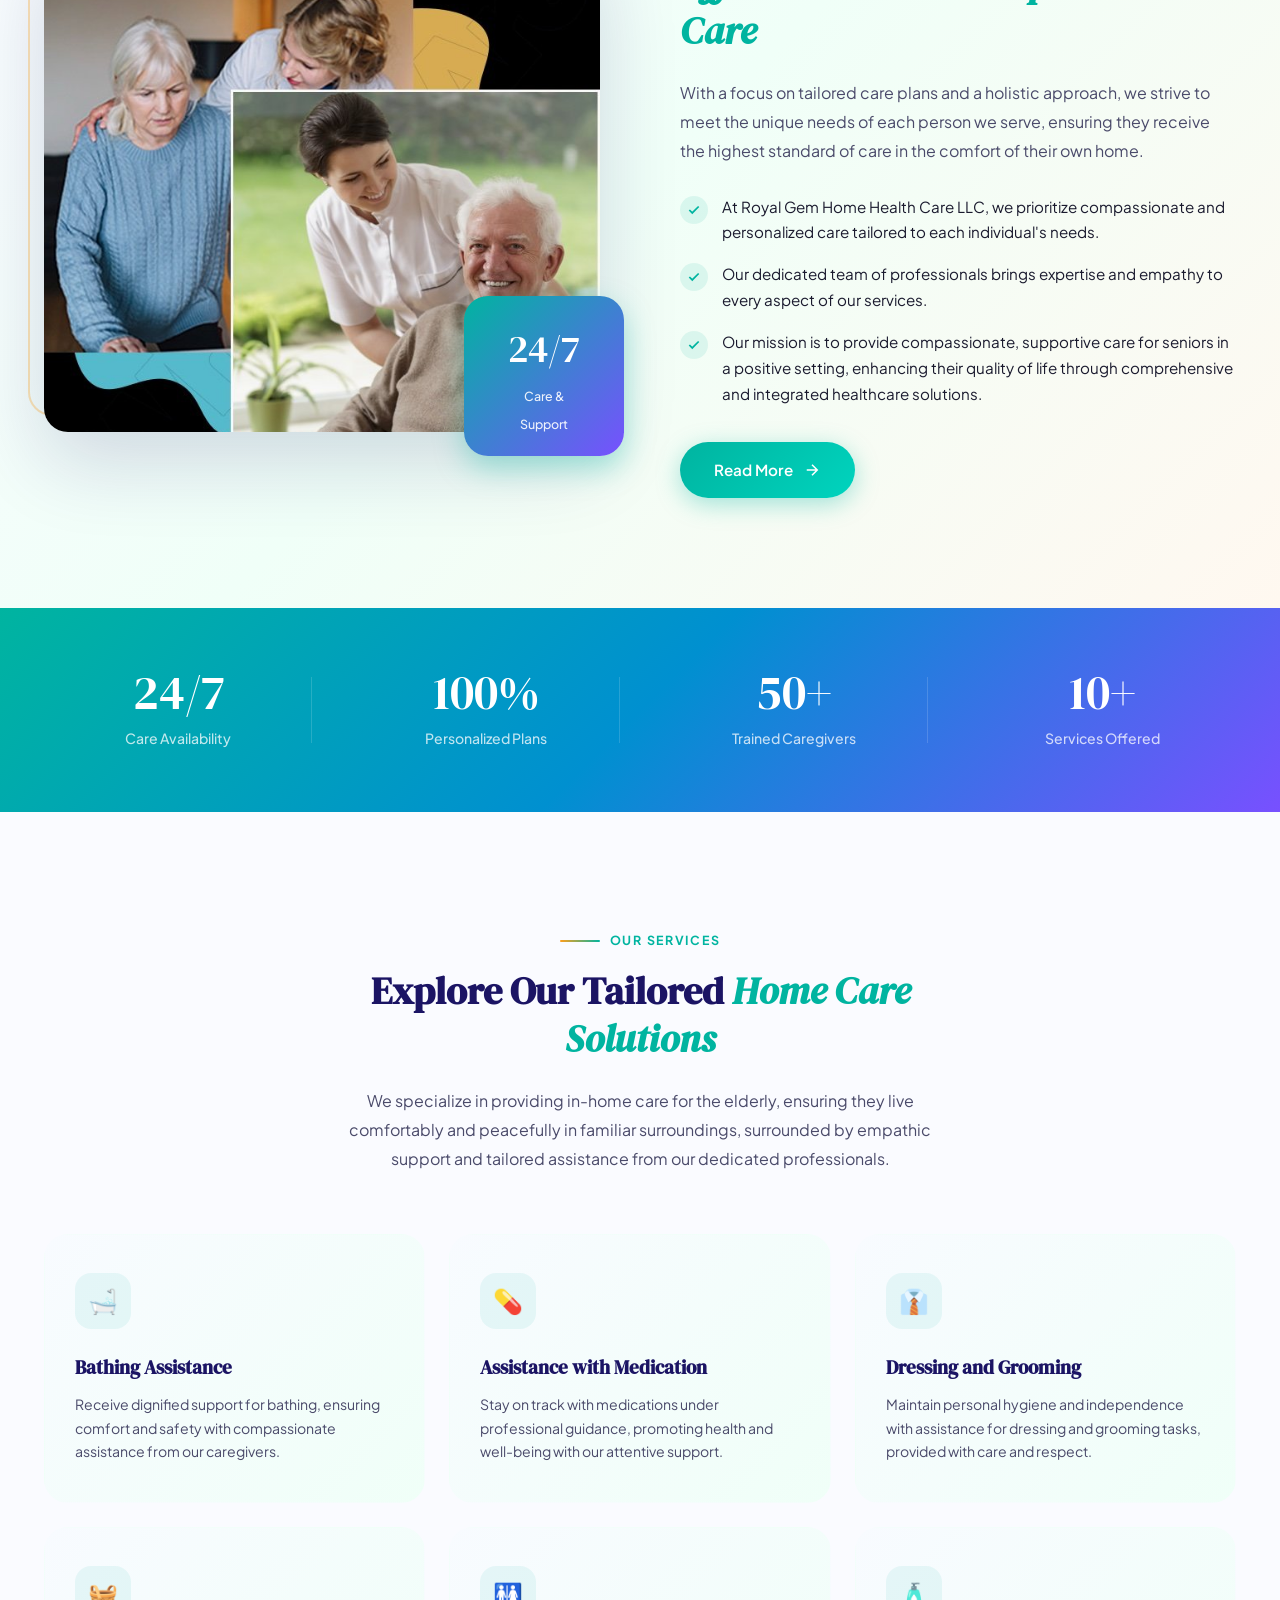
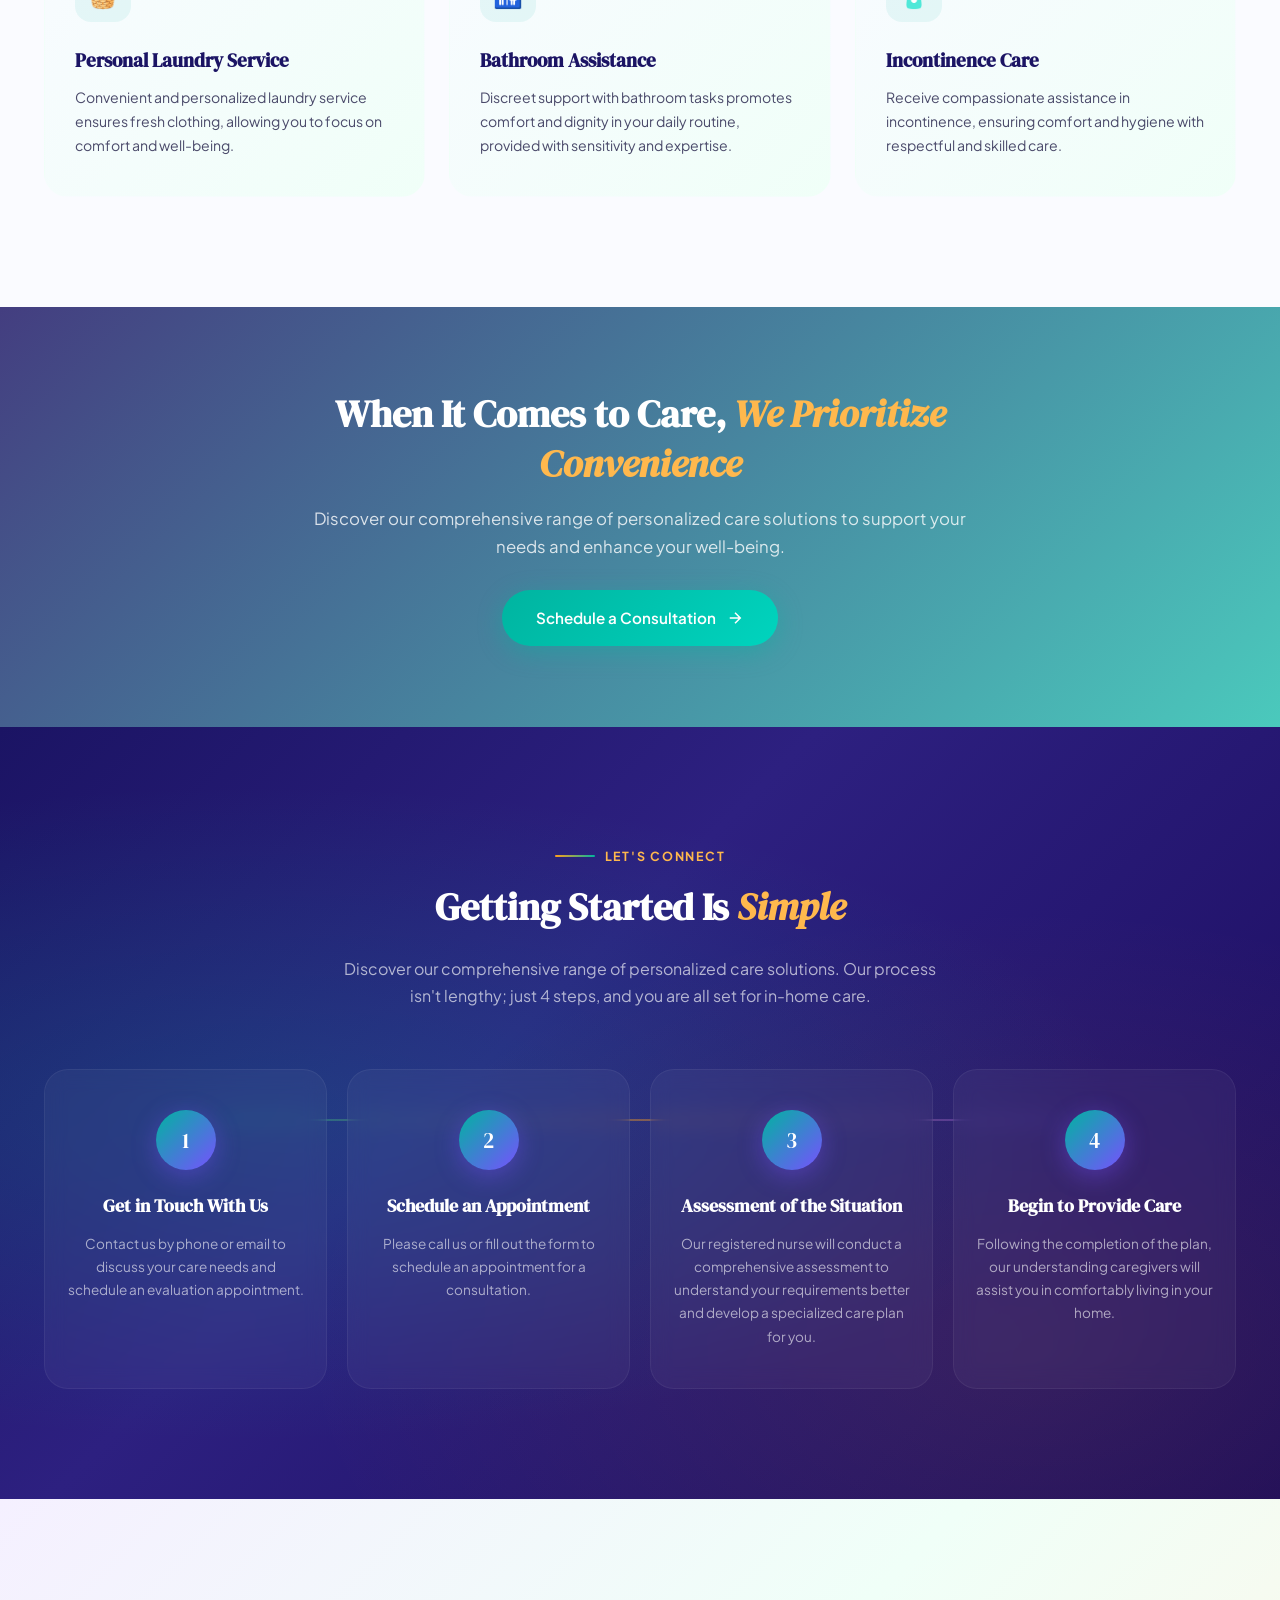
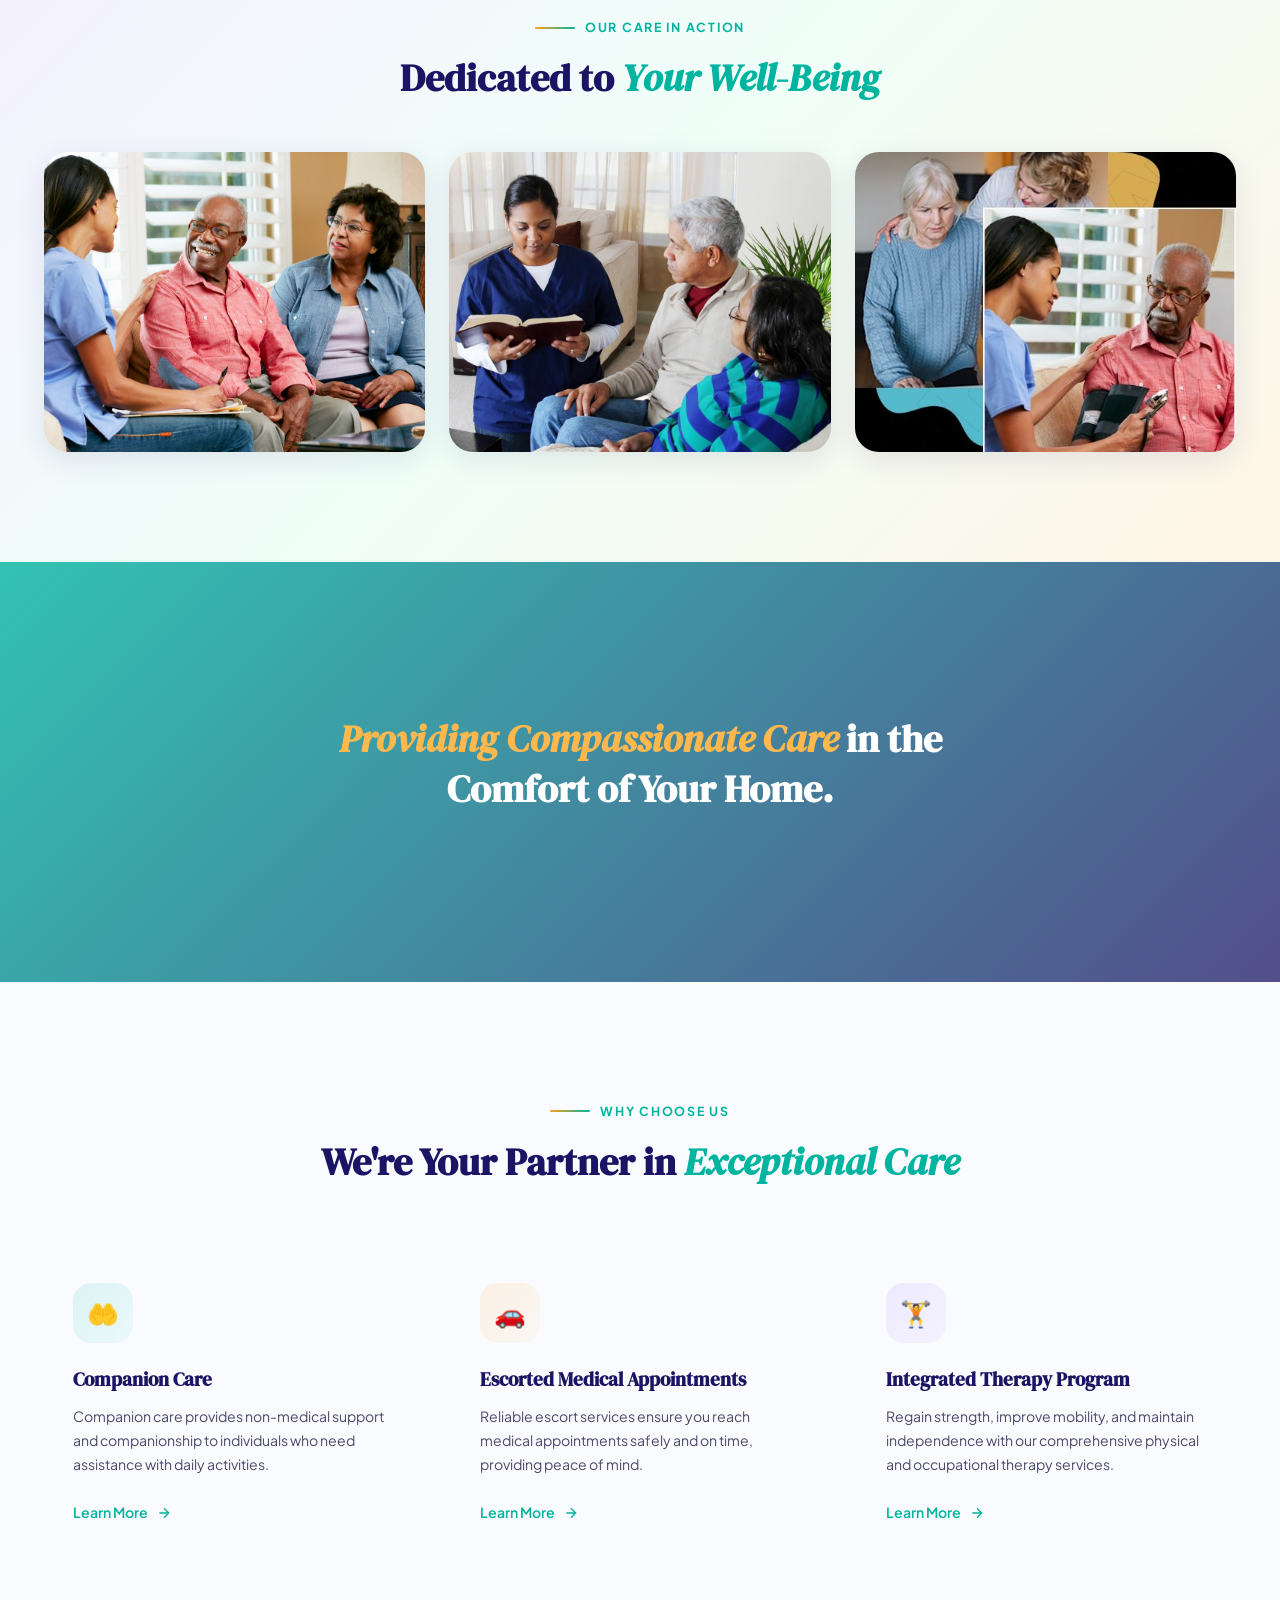
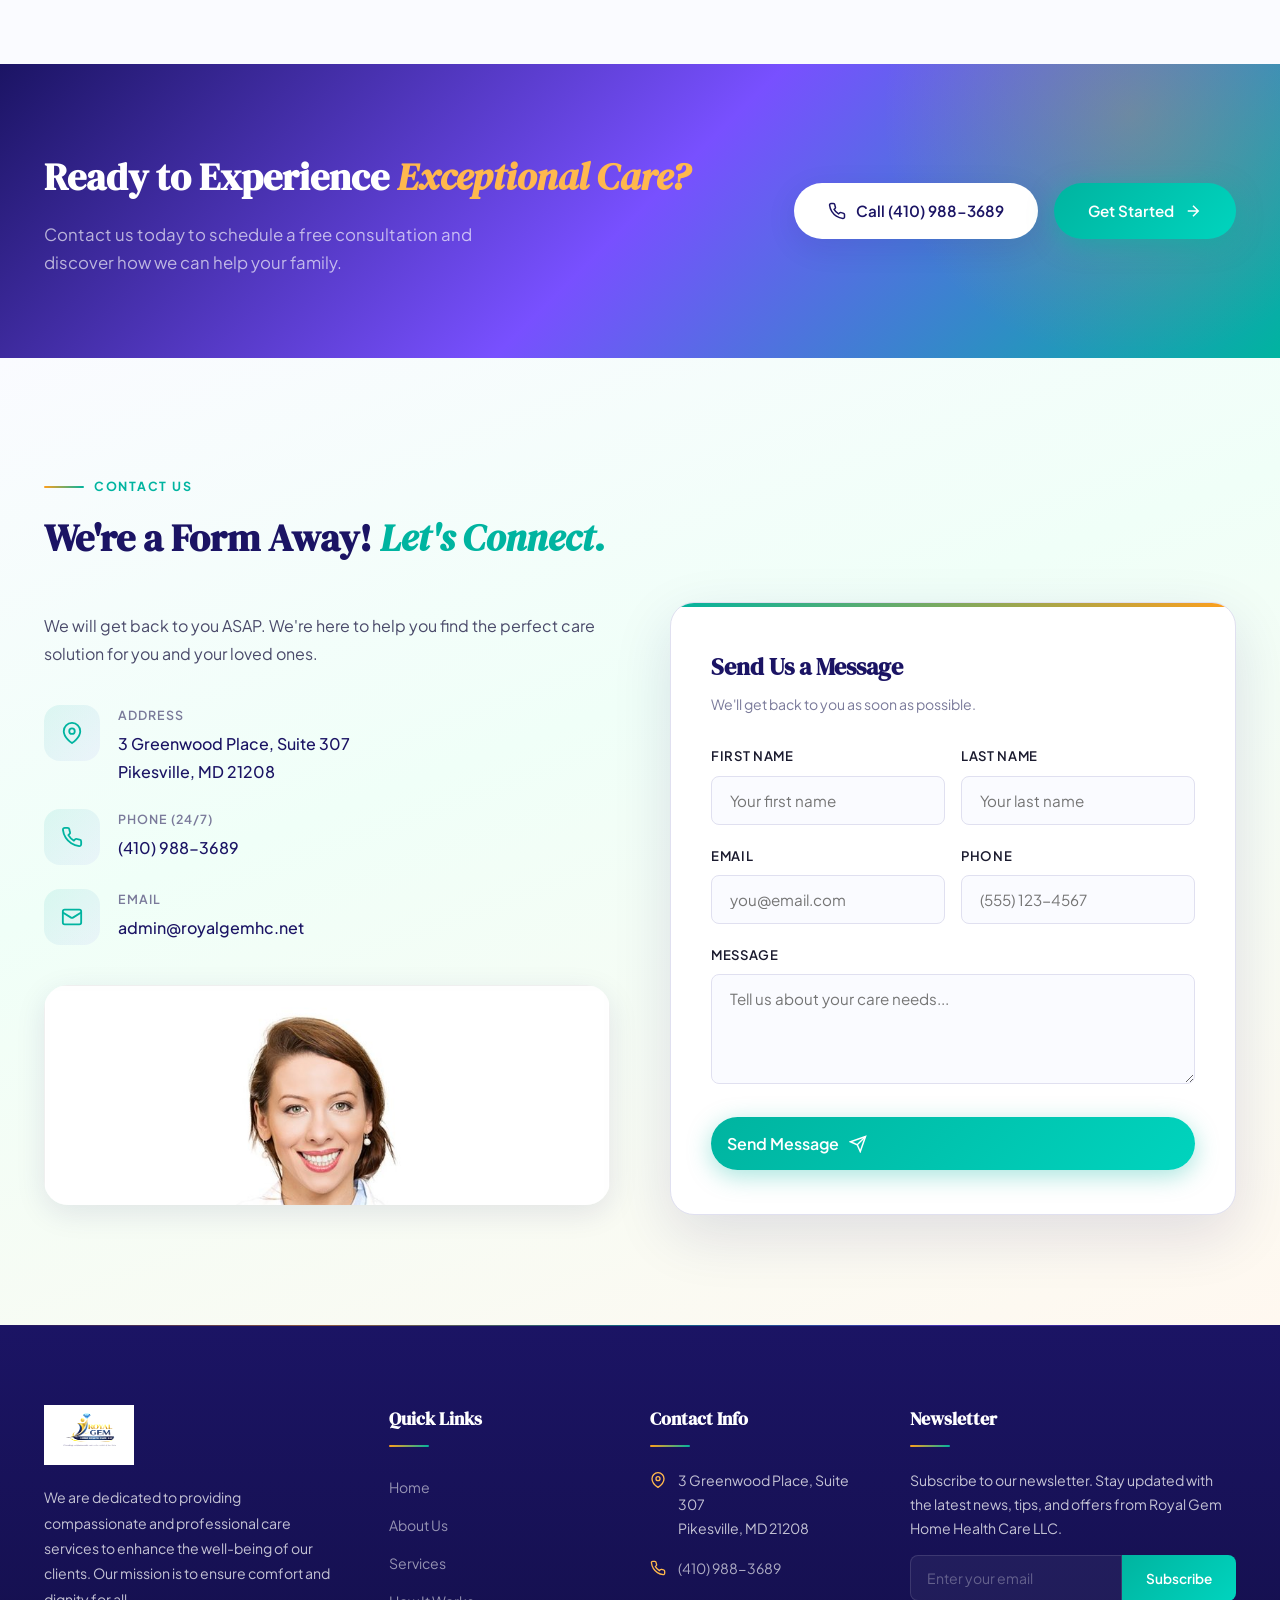
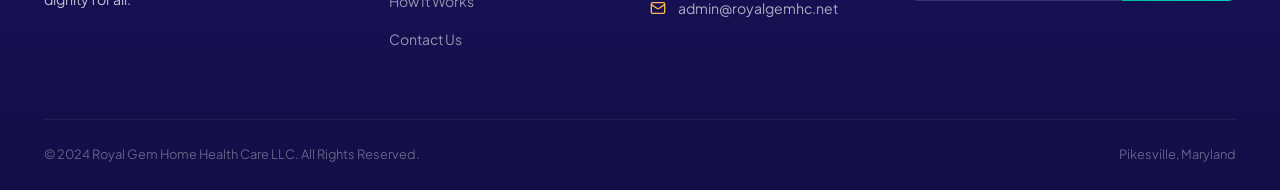
==== commit 3e4fa7c8: "Rename index-10.html to index.html" ====
--- a/index.html
+++ b/index.html
@@ -2,8 +2,8 @@
 <html lang="en">
 <head>
   <meta charset="UTF-8">
-  <meta name="viewport" content="width=device-width, initial-scale=1.0, maximum-scale=5.0">
-  <title>Royal Gem Home Health Care LLC &mdash; Compassionate Home Care</title>
+  <meta name="viewport" content="width=device-width, initial-scale=1.0">
+  <title>Royal Gem Home Health Care LLC</title>
   <meta name="description" content="Royal Gem Home Health Care LLC offers personalized, compassionate in-home care services in Pikesville, Maryland.">
   <link rel="preconnect" href="https://fonts.googleapis.com">
   <link rel="preconnect" href="https://fonts.gstatic.com" crossorigin>
@@ -12,53 +12,37 @@
   <style>.page-loader{animation:autoHide 0.5s ease 2.5s forwards}@keyframes autoHide{to{opacity:0;visibility:hidden;pointer-events:none}}</style>
 </head>
 <body>
-
-  <div class="page-loader"><div class="loader-logo"><img src="logo-small.png" alt="Royal Gem" style="width:70px;height:auto;"></div><div class="loader-bar"><div class="loader-bar-fill"></div></div></div>
+  <div class="page-loader"><div class="loader-logo"><img src="logo-small.png" alt="Royal Gem" style="width:60px;height:auto;"></div><div class="loader-bar"><div class="loader-bar-fill"></div></div></div>
 
   <div class="topbar"><div class="container topbar-inner">
     <div class="topbar-item"><svg width="16" height="16" viewBox="0 0 24 24" fill="none" stroke="currentColor" stroke-width="2"><path d="M22 16.92v3a2 2 0 0 1-2.18 2 19.79 19.79 0 0 1-8.63-3.07 19.5 19.5 0 0 1-6-6 19.79 19.79 0 0 1-3.07-8.67A2 2 0 0 1 4.11 2h3a2 2 0 0 1 2 1.72c.127.96.361 1.903.7 2.81a2 2 0 0 1-.45 2.11L8.09 9.91a16 16 0 0 0 6 6l1.27-1.27a2 2 0 0 1 2.11-.45c.907.339 1.85.573 2.81.7A2 2 0 0 1 22 16.92z"/></svg> Call Us 24/7: <a href="tel:+14109883689">(410) 988-3689</a></div>
-    <div class="topbar-item"><svg width="16" height="16" viewBox="0 0 24 24" fill="none" stroke="currentColor" stroke-width="2"><rect x="2" y="4" width="20" height="16" rx="2"/><path d="m22 7-8.97 5.7a1.94 1.94 0 0 1-2.06 0L2 7"/></svg> <a href="mailto:admin&#64;royalgemhc.net">admin&#64;royalgemhc.net</a></div>
+    <div class="topbar-item"><svg width="16" height="16" viewBox="0 0 24 24" fill="none" stroke="currentColor" stroke-width="2"><rect x="2" y="4" width="20" height="16" rx="2"/><path d="m22 7-8.97 5.7a1.94 1.94 0 0 1-2.06 0L2 7"/></svg> <a href="mailto:admin@royalgemhc.net">admin@royalgemhc.net</a></div>
   </div></div>
 
   <nav class="navbar" id="navbar"><div class="container navbar-inner">
-    <a href="#home" class="logo"><img src="logo-small.png" alt="Royal Gem Home Health Care LLC" class="logo-img"></a>
+    <a href="#home" class="logo"><img src="logo-small.png" alt="Royal Gem Home Health Care LLC" class="logo-img nav-logo"></a>
     <button class="menu-toggle" id="menuToggle" aria-label="Toggle navigation"><span></span><span></span><span></span></button>
     <div class="nav-links" id="navLinks">
-      <a href="#home" class="active">Home</a>
-      <a href="#about">About</a>
-      <a href="#services">Services</a>
-      <a href="#process">How It Works</a>
-      <a href="#contact" class="nav-cta">Contact Us</a>
+      <a href="#home" class="active">Home</a><a href="#about">About</a><a href="#services">Services</a><a href="#process">How It Works</a><a href="#contact" class="nav-cta">Contact Us</a>
     </div>
   </div></nav>
 
   <section class="hero" id="home">
-    <div class="hero-blob hero-blob-1"></div>
-    <div class="hero-blob hero-blob-2"></div>
-    <div class="hero-blob hero-blob-3"></div>
+    <div class="hero-blob hero-blob-1"></div><div class="hero-blob hero-blob-2"></div><div class="hero-blob hero-blob-3"></div>
     <div class="container hero-grid">
       <div class="hero-content">
         <div class="hero-badge"><span class="hero-badge-dot"></span> Licensed &amp; Trusted Care</div>
         <h1>Compassionate Home Care for a <em>Brighter Tomorrow</em></h1>
-        <p class="hero-desc">At Royal Gem Home Health Care, we offer personalized care plans and empathetic support &mdash; all aimed at helping you or your loved ones reach optimal well-being in the comfort of home.</p>
+        <p class="hero-desc">At Royal Gem Home Health Care, we stand out by offering personalized care plans and empathetic support, all aimed at helping you reach your optimal well-being.</p>
         <div class="hero-actions">
           <a href="#contact" class="btn btn-primary">Schedule a Consultation <svg width="18" height="18" viewBox="0 0 24 24" fill="none" stroke="currentColor" stroke-width="2"><path d="M5 12h14m-7-7 7 7-7 7"/></svg></a>
           <a href="#services" class="btn btn-outline">Our Services</a>
         </div>
       </div>
       <div class="hero-visual">
-        <div class="hero-img-main">
-          <img src="hero-consultation.jpg" alt="Caregiver consulting with elderly couple at home">
-          <div class="hero-img-overlay"><h3>Pikesville, Maryland</h3><p>Serving families across the Baltimore metropolitan area</p></div>
-        </div>
-        <div class="stat-float stat-float-1">
-          <div class="icon-circle teal"><svg width="20" height="20" viewBox="0 0 24 24" fill="none" stroke="currentColor" stroke-width="2"><path d="M20.84 4.61a5.5 5.5 0 0 0-7.78 0L12 5.67l-1.06-1.06a5.5 5.5 0 0 0-7.78 7.78L12 21.23l8.84-8.84a5.5 5.5 0 0 0 0-7.78z"/></svg></div>
-          <div><div class="stat-label">Care Quality</div><div class="stat-value">Exceptional</div></div>
-        </div>
-        <div class="stat-float stat-float-2">
-          <div class="icon-circle gold"><svg width="20" height="20" viewBox="0 0 24 24" fill="none" stroke="currentColor" stroke-width="2"><path d="M17 21v-2a4 4 0 0 0-4-4H5a4 4 0 0 0-4 4v2"/><circle cx="9" cy="7" r="4"/><path d="M23 21v-2a4 4 0 0 0-3-3.87"/><path d="M16 3.13a4 4 0 0 1 0 7.75"/></svg></div>
-          <div><div class="stat-label">Available</div><div class="stat-value">24/7 Support</div></div>
-        </div>
+        <div class="hero-img-main"><img src="hero-consultation.jpg" alt="Caregiver consulting with elderly couple"><div class="hero-img-overlay"><h3>Pikesville, Maryland</h3><p>Serving families across the Baltimore metropolitan area</p></div></div>
+        <div class="stat-float stat-float-1"><div class="icon-circle teal"><svg width="20" height="20" viewBox="0 0 24 24" fill="none" stroke="currentColor" stroke-width="2"><path d="M20.84 4.61a5.5 5.5 0 0 0-7.78 0L12 5.67l-1.06-1.06a5.5 5.5 0 0 0-7.78 7.78L12 21.23l8.84-8.84a5.5 5.5 0 0 0 0-7.78z"/></svg></div><div><div class="stat-label">Care Quality</div><div class="stat-value">Exceptional</div></div></div>
+        <div class="stat-float stat-float-2"><div class="icon-circle gold"><svg width="20" height="20" viewBox="0 0 24 24" fill="none" stroke="currentColor" stroke-width="2"><path d="M17 21v-2a4 4 0 0 0-4-4H5a4 4 0 0 0-4 4v2"/><circle cx="9" cy="7" r="4"/><path d="M23 21v-2a4 4 0 0 0-3-3.87"/><path d="M16 3.13a4 4 0 0 1 0 7.75"/></svg></div><div><div class="stat-label">Available</div><div class="stat-value">24/7 Support</div></div></div>
       </div>
     </div>
   </section>
@@ -79,26 +63,26 @@
   </div></div>
 
   <section class="features-strip" id="features"><div class="container"><div class="features-grid stagger-children">
-    <div class="feature-card reveal"><div class="feature-icon teal-bg">&#x1FA7A;</div><h3>Comprehensive Care</h3><p>Our services cover a broad spectrum of needs, from skilled nursing to various forms of therapy &mdash; all coordinated for your well-being.</p></div>
-    <div class="feature-card reveal"><div class="feature-icon gold-bg">&#x1F4CB;</div><h3>Personalized Plans</h3><p>We recognize that each individual has unique needs. Every care plan is custom-tailored by our registered nurses to fit your lifestyle.</p></div>
-    <div class="feature-card reveal"><div class="feature-icon navy-bg">&#x1F49D;</div><h3>Compassionate Staff</h3><p>Our highly trained professionals are dedicated to providing respectful, warm, and knowledgeable care every single day.</p></div>
+    <div class="feature-card reveal"><div class="feature-icon teal-bg">&#x1FA7A;</div><h3>Comprehensive and Integrated Care</h3><p>Our services cover a broad spectrum of needs, from skilled nursing to various forms of therapy.</p></div>
+    <div class="feature-card reveal"><div class="feature-icon gold-bg">&#x1F4CB;</div><h3>Personalized Care Plans</h3><p>We recognize that each individual has unique needs and preferences.</p></div>
+    <div class="feature-card reveal"><div class="feature-icon navy-bg">&#x1F49D;</div><h3>Highly Trained and Loving Staff</h3><p>Our highly trained professionals are dedicated to providing compassionate and respectful care.</p></div>
   </div></div></section>
 
   <section class="about" id="about"><div class="container about-grid">
     <div class="about-image reveal-left">
-      <div class="about-img-main"><img src="about-banner.jpg" alt="Caregivers providing support to elderly patients"></div>
+      <div class="about-img-main"><img src="about-banner.jpg" alt="Caregivers providing support"></div>
       <div class="about-img-accent"><div><span class="accent-number">24/7</span><span class="accent-text">Care &amp;<br>Support</span></div></div>
     </div>
     <div class="about-text">
       <div class="section-label">Who We Are</div>
-      <h2 class="section-title reveal">Empowering Lives with <em>Affectionate &amp; Comprehensive Care</em></h2>
-      <p class="reveal">With a focus on tailored care plans and a holistic approach, we strive to meet the unique needs of each person we serve &mdash; ensuring they receive the highest standard of care in the comfort of their own home.</p>
+      <h2 class="section-title reveal">We Empower Lives with <em>Affectionate and Comprehensive Care</em></h2>
+      <p class="reveal">With a focus on tailored care plans and a holistic approach, we strive to meet the unique needs of each person we serve, ensuring they receive the highest standard of care in the comfort of their own home.</p>
       <ul class="about-checklist">
-        <li class="reveal"><span class="check-icon"><svg width="14" height="14" viewBox="0 0 24 24" fill="none" stroke="currentColor" stroke-width="3"><path d="M20 6 9 17l-5-5"/></svg></span> Compassionate and personalized care tailored to each individual's needs</li>
-        <li class="reveal"><span class="check-icon"><svg width="14" height="14" viewBox="0 0 24 24" fill="none" stroke="currentColor" stroke-width="3"><path d="M20 6 9 17l-5-5"/></svg></span> Dedicated team bringing expertise and empathy to every interaction</li>
-        <li class="reveal"><span class="check-icon"><svg width="14" height="14" viewBox="0 0 24 24" fill="none" stroke="currentColor" stroke-width="3"><path d="M20 6 9 17l-5-5"/></svg></span> Enhancing quality of life through integrated healthcare solutions</li>
+        <li class="reveal"><span class="check-icon"><svg width="14" height="14" viewBox="0 0 24 24" fill="none" stroke="currentColor" stroke-width="3"><path d="M20 6 9 17l-5-5"/></svg></span> At Royal Gem Home Health Care LLC, we prioritize compassionate and personalized care tailored to each individual's needs.</li>
+        <li class="reveal"><span class="check-icon"><svg width="14" height="14" viewBox="0 0 24 24" fill="none" stroke="currentColor" stroke-width="3"><path d="M20 6 9 17l-5-5"/></svg></span> Our dedicated team of professionals brings expertise and empathy to every aspect of our services.</li>
+        <li class="reveal"><span class="check-icon"><svg width="14" height="14" viewBox="0 0 24 24" fill="none" stroke="currentColor" stroke-width="3"><path d="M20 6 9 17l-5-5"/></svg></span> Our mission is to provide compassionate, supportive care for seniors in a positive setting, enhancing their quality of life through comprehensive and integrated healthcare solutions.</li>
       </ul>
-      <a href="#contact" class="btn btn-primary reveal">Learn More About Us <svg width="18" height="18" viewBox="0 0 24 24" fill="none" stroke="currentColor" stroke-width="2"><path d="M5 12h14m-7-7 7 7-7 7"/></svg></a>
+      <a href="#contact" class="btn btn-primary reveal">Read More <svg width="18" height="18" viewBox="0 0 24 24" fill="none" stroke="currentColor" stroke-width="2"><path d="M5 12h14m-7-7 7 7-7 7"/></svg></a>
     </div>
   </div></section>
 
@@ -110,24 +94,34 @@
   </div></div></section>
 
   <section class="services" id="services"><div class="container">
-    <div class="services-header"><div class="section-label">Our Services</div><h2 class="section-title reveal">Tailored <em>Home Care Solutions</em></h2><p class="reveal">We specialize in providing in-home care for the elderly, ensuring they live comfortably in familiar surroundings with empathic support and tailored assistance.</p></div>
+    <div class="services-header"><div class="section-label">Our Services</div><h2 class="section-title reveal">Explore Our Tailored <em>Home Care Solutions</em></h2><p class="reveal">We specialize in providing in-home care for the elderly, ensuring they live comfortably and peacefully in familiar surroundings, surrounded by empathic support and tailored assistance from our dedicated professionals.</p></div>
     <div class="services-grid stagger-children">
-      <div class="service-card reveal"><div class="service-icon-wrap"><span>&#x1F6C1;</span></div><div><h3>Bathing Assistance</h3><p>Receive dignified support for bathing, ensuring comfort and safety with compassionate assistance from our caregivers.</p></div></div>
-      <div class="service-card reveal"><div class="service-icon-wrap"><span>&#x1F48A;</span></div><div><h3>Medication Assistance</h3><p>Stay on track with medications under professional guidance, promoting health and well-being with attentive support.</p></div></div>
-      <div class="service-card reveal"><div class="service-icon-wrap"><span>&#x1F454;</span></div><div><h3>Dressing &amp; Grooming</h3><p>Maintain personal hygiene and independence with assistance for dressing and grooming, provided with care and respect.</p></div></div>
-      <div class="service-card reveal"><div class="service-icon-wrap"><span>&#x1F9FA;</span></div><div><h3>Personal Laundry Service</h3><p>Convenient and personalized laundry service ensures fresh clothing, allowing you to focus on comfort and well-being.</p></div></div>
-      <div class="service-card reveal"><div class="service-icon-wrap"><span>&#x1F91D;</span></div><div><h3>Companion Care</h3><p>Non-medical support and companionship for individuals who need assistance with daily activities and social engagement.</p></div></div>
-      <div class="service-card reveal"><div class="service-icon-wrap"><span>&#x1F3E5;</span></div><div><h3>Escorted Appointments</h3><p>Reliable escort services ensure you reach medical appointments safely and on time, providing total peace of mind.</p></div></div>
-    </div>
-  </div></section>
+      <div class="service-card reveal"><div class="service-icon-wrap"><span>&#x1F6C1;</span></div><h3>Bathing Assistance</h3><p>Receive dignified support for bathing, ensuring comfort and safety with compassionate assistance from our caregivers.</p></div>
+      <div class="service-card reveal"><div class="service-icon-wrap"><span>&#x1F48A;</span></div><h3>Assistance with Medication</h3><p>Stay on track with medications under professional guidance, promoting health and well-being with our attentive support.</p></div>
+      <div class="service-card reveal"><div class="service-icon-wrap"><span>&#x1F454;</span></div><h3>Dressing and Grooming</h3><p>Maintain personal hygiene and independence with assistance for dressing and grooming tasks, provided with care and respect.</p></div>
+      <div class="service-card reveal"><div class="service-icon-wrap"><span>&#x1F9FA;</span></div><h3>Personal Laundry Service</h3><p>Convenient and personalized laundry service ensures fresh clothing, allowing you to focus on comfort and well-being.</p></div>
+      <div class="service-card reveal"><div class="service-icon-wrap"><span>&#x1F6BB;</span></div><h3>Bathroom Assistance</h3><p>Discreet support with bathroom tasks promotes comfort and dignity in your daily routine, provided with sensitivity and expertise.</p></div>
+      <div class="service-card reveal"><div class="service-icon-wrap"><span>&#x1F9F4;</span></div><h3>Incontinence Care</h3><p>Receive compassionate assistance in incontinence, ensuring comfort and hygiene with respectful and skilled care.</p></div>
+    </div>
+  </div></section>
+
+  <section class="parallax-banner">
+    <div class="parallax-bg" style="background-image:url('hero-consultation.jpg')"></div>
+    <div class="parallax-overlay"></div>
+    <div class="container parallax-content">
+      <h2 class="reveal">When It Comes to Care, <em>We Prioritize Convenience</em></h2>
+      <p class="reveal">Discover our comprehensive range of personalized care solutions to support your needs and enhance your well-being.</p>
+      <a href="#contact" class="btn btn-primary reveal">Schedule a Consultation <svg width="18" height="18" viewBox="0 0 24 24" fill="none" stroke="currentColor" stroke-width="2"><path d="M5 12h14m-7-7 7 7-7 7"/></svg></a>
+    </div>
+  </section>
 
   <section class="process" id="process"><div class="container">
-    <div class="process-header"><div class="section-label">How It Works</div><h2 class="section-title reveal">Getting Started Is <em>Simple</em></h2><p class="reveal">Just four steps and you're all set for compassionate, professional in-home care.</p></div>
+    <div class="process-header"><div class="section-label">Let's Connect</div><h2 class="section-title reveal">Getting Started Is <em>Simple</em></h2><p class="reveal">Discover our comprehensive range of personalized care solutions. Our process isn't lengthy; just 4 steps, and you are all set for in-home care.</p></div>
     <div class="steps-grid stagger-children">
-      <div class="step-card reveal"><div class="step-number">1</div><h3>Get in Touch</h3><p>Contact us by phone or email to discuss your care needs and schedule an evaluation.</p></div>
-      <div class="step-card reveal"><div class="step-number">2</div><h3>Schedule a Consultation</h3><p>Call us or fill out the form to set up a personalized consultation appointment.</p></div>
-      <div class="step-card reveal"><div class="step-number">3</div><h3>Comprehensive Assessment</h3><p>Our registered nurse conducts a thorough assessment to develop a specialized care plan.</p></div>
-      <div class="step-card reveal"><div class="step-number">4</div><h3>Begin Your Care</h3><p>Our compassionate caregivers assist you in living comfortably in your own home.</p></div>
+      <div class="step-card reveal"><div class="step-number">1</div><h3>Get in Touch With Us</h3><p>Contact us by phone or email to discuss your care needs and schedule an evaluation appointment.</p></div>
+      <div class="step-card reveal"><div class="step-number">2</div><h3>Schedule an Appointment</h3><p>Please call us or fill out the form to schedule an appointment for a consultation.</p></div>
+      <div class="step-card reveal"><div class="step-number">3</div><h3>Assessment of the Situation</h3><p>Our registered nurse will conduct a comprehensive assessment to understand your requirements better and develop a specialized care plan for you.</p></div>
+      <div class="step-card reveal"><div class="step-number">4</div><h3>Begin to Provide Care</h3><p>Following the completion of the plan, our understanding caregivers will assist you in comfortably living in your home.</p></div>
     </div>
   </div></section>
 
@@ -135,16 +129,24 @@
     <div class="gallery-header"><div class="section-label">Our Care in Action</div><h2 class="section-title reveal">Dedicated to <em>Your Well-Being</em></h2></div>
     <div class="gallery-grid stagger-children">
       <div class="gallery-item reveal"><img src="hero-consultation.jpg" alt="In-home consultation"><div class="gallery-overlay"><h4>Home Consultations</h4></div></div>
-      <div class="gallery-item reveal"><img src="companion-care.jpg" alt="Companion care reading"><div class="gallery-overlay"><h4>Companion Care</h4></div></div>
+      <div class="gallery-item reveal"><img src="companion-care.jpg" alt="Companion care"><div class="gallery-overlay"><h4>Companion Care</h4></div></div>
       <div class="gallery-item reveal"><img src="about-collage.jpg" alt="Comprehensive services"><div class="gallery-overlay"><h4>Comprehensive Services</h4></div></div>
     </div>
   </div></section>
 
+  <section class="parallax-banner parallax-banner-2">
+    <div class="parallax-bg" style="background-image:url('companion-care.jpg')"></div>
+    <div class="parallax-overlay"></div>
+    <div class="container parallax-content">
+      <h2 class="reveal"><em>Providing Compassionate Care</em> in the Comfort of Your Home.</h2>
+    </div>
+  </section>
+
   <section class="why-us"><div class="container">
-    <div class="services-header"><div class="section-label">Why Choose Us</div><h2 class="section-title reveal">Your Partner in <em>Exceptional Care</em></h2></div>
+    <div class="services-header"><div class="section-label">Why Choose Us</div><h2 class="section-title reveal">We're Your Partner in <em>Exceptional Care</em></h2></div>
     <div class="why-grid stagger-children">
-      <div class="why-card reveal"><div class="why-card-header"><div class="why-emoji">&#x1F932;</div><h3>Companion Care</h3><p>Non-medical support and companionship to individuals who need assistance with daily activities, offering emotional connection and joy.</p></div><a href="#contact" class="why-card-link">Learn More <svg width="16" height="16" viewBox="0 0 24 24" fill="none" stroke="currentColor" stroke-width="2"><path d="M5 12h14m-7-7 7 7-7 7"/></svg></a></div>
-      <div class="why-card reveal"><div class="why-card-header"><div class="why-emoji">&#x1F697;</div><h3>Escorted Medical Appointments</h3><p>Reliable escort services ensure you reach medical appointments safely and on time, providing total peace of mind for families.</p></div><a href="#contact" class="why-card-link">Learn More <svg width="16" height="16" viewBox="0 0 24 24" fill="none" stroke="currentColor" stroke-width="2"><path d="M5 12h14m-7-7 7 7-7 7"/></svg></a></div>
+      <div class="why-card reveal"><div class="why-card-header"><div class="why-emoji">&#x1F932;</div><h3>Companion Care</h3><p>Companion care provides non-medical support and companionship to individuals who need assistance with daily activities.</p></div><a href="#contact" class="why-card-link">Learn More <svg width="16" height="16" viewBox="0 0 24 24" fill="none" stroke="currentColor" stroke-width="2"><path d="M5 12h14m-7-7 7 7-7 7"/></svg></a></div>
+      <div class="why-card reveal"><div class="why-card-header"><div class="why-emoji">&#x1F697;</div><h3>Escorted Medical Appointments</h3><p>Reliable escort services ensure you reach medical appointments safely and on time, providing peace of mind.</p></div><a href="#contact" class="why-card-link">Learn More <svg width="16" height="16" viewBox="0 0 24 24" fill="none" stroke="currentColor" stroke-width="2"><path d="M5 12h14m-7-7 7 7-7 7"/></svg></a></div>
       <div class="why-card reveal"><div class="why-card-header"><div class="why-emoji">&#x1F3CB;&#xFE0F;</div><h3>Integrated Therapy Program</h3><p>Regain strength, improve mobility, and maintain independence with our comprehensive physical and occupational therapy services.</p></div><a href="#contact" class="why-card-link">Learn More <svg width="16" height="16" viewBox="0 0 24 24" fill="none" stroke="currentColor" stroke-width="2"><path d="M5 12h14m-7-7 7 7-7 7"/></svg></a></div>
     </div>
   </div></section>
@@ -159,14 +161,14 @@
 
   <section class="contact" id="contact"><div class="container">
     <div class="section-label">Contact Us</div>
-    <h2 class="section-title reveal">Ready to Get Started? <em>Let's Talk.</em></h2>
+    <h2 class="section-title reveal">We're a Form Away! <em>Let's Connect.</em></h2>
     <div class="contact-wrapper" style="margin-top:40px;">
       <div class="contact-info reveal-left">
-        <p>We're here to help you find the perfect care solution. Reach out today and our team will get back to you as soon as possible.</p>
+        <p>We will get back to you ASAP. We're here to help you find the perfect care solution for you and your loved ones.</p>
         <div class="contact-details">
           <div class="contact-item"><div class="contact-item-icon"><svg width="22" height="22" viewBox="0 0 24 24" fill="none" stroke="currentColor" stroke-width="2"><path d="M21 10c0 7-9 13-9 13s-9-6-9-13a9 9 0 1 1 18 0z"/><circle cx="12" cy="10" r="3"/></svg></div><div class="contact-item-text"><div class="ci-label">Address</div><div class="ci-value">3 Greenwood Place, Suite 307<br>Pikesville, MD 21208</div></div></div>
           <div class="contact-item"><div class="contact-item-icon"><svg width="22" height="22" viewBox="0 0 24 24" fill="none" stroke="currentColor" stroke-width="2"><path d="M22 16.92v3a2 2 0 0 1-2.18 2 19.79 19.79 0 0 1-8.63-3.07 19.5 19.5 0 0 1-6-6 19.79 19.79 0 0 1-3.07-8.67A2 2 0 0 1 4.11 2h3a2 2 0 0 1 2 1.72c.127.96.361 1.903.7 2.81a2 2 0 0 1-.45 2.11L8.09 9.91a16 16 0 0 0 6 6l1.27-1.27a2 2 0 0 1 2.11-.45c.907.339 1.85.573 2.81.7A2 2 0 0 1 22 16.92z"/></svg></div><div class="contact-item-text"><div class="ci-label">Phone (24/7)</div><div class="ci-value"><a href="tel:+14109883689">(410) 988-3689</a></div></div></div>
-          <div class="contact-item"><div class="contact-item-icon"><svg width="22" height="22" viewBox="0 0 24 24" fill="none" stroke="currentColor" stroke-width="2"><rect x="2" y="4" width="20" height="16" rx="2"/><path d="m22 7-8.97 5.7a1.94 1.94 0 0 1-2.06 0L2 7"/></svg></div><div class="contact-item-text"><div class="ci-label">Email</div><div class="ci-value"><a href="mailto:admin&#64;royalgemhc.net">admin&#64;royalgemhc.net</a></div></div></div>
+          <div class="contact-item"><div class="contact-item-icon"><svg width="22" height="22" viewBox="0 0 24 24" fill="none" stroke="currentColor" stroke-width="2"><rect x="2" y="4" width="20" height="16" rx="2"/><path d="m22 7-8.97 5.7a1.94 1.94 0 0 1-2.06 0L2 7"/></svg></div><div class="contact-item-text"><div class="ci-label">Email</div><div class="ci-value"><a href="mailto:admin@royalgemhc.net">admin@royalgemhc.net</a></div></div></div>
         </div>
         <div class="contact-nurse-img"><img src="contact-nurse.jpg" alt="Caring nurse"></div>
       </div>
@@ -174,7 +176,7 @@
         <h3>Send Us a Message</h3><p class="form-sub">We'll get back to you as soon as possible.</p>
         <form id="contactForm"><div id="formFields">
           <div class="form-row"><div class="form-group"><label for="fname">First Name</label><input type="text" id="fname" placeholder="Your first name" required></div><div class="form-group"><label for="lname">Last Name</label><input type="text" id="lname" placeholder="Your last name" required></div></div>
-          <div class="form-row"><div class="form-group"><label for="email">Email</label><input type="email" id="email" placeholder="you&#64;email.com" required></div><div class="form-group"><label for="phone">Phone</label><input type="tel" id="phone" placeholder="(555) 123-4567"></div></div>
+          <div class="form-row"><div class="form-group"><label for="email">Email</label><input type="email" id="email" placeholder="you@email.com" required></div><div class="form-group"><label for="phone">Phone</label><input type="tel" id="phone" placeholder="(555) 123-4567"></div></div>
           <div class="form-group"><label for="message">Message</label><textarea id="message" placeholder="Tell us about your care needs..." required></textarea></div>
           <button type="submit" class="btn btn-primary btn-submit">Send Message <svg width="18" height="18" viewBox="0 0 24 24" fill="none" stroke="currentColor" stroke-width="2"><path d="M22 2 11 13"/><path d="M22 2 15 22l-4-9-9-4z"/></svg></button>
         </div>
@@ -191,9 +193,9 @@
       <div><h4>Contact Info</h4>
         <div class="footer-contact-item"><svg width="16" height="16" viewBox="0 0 24 24" fill="none" stroke="currentColor" stroke-width="2"><path d="M21 10c0 7-9 13-9 13s-9-6-9-13a9 9 0 1 1 18 0z"/><circle cx="12" cy="10" r="3"/></svg><span>3 Greenwood Place, Suite 307<br>Pikesville, MD 21208</span></div>
         <div class="footer-contact-item"><svg width="16" height="16" viewBox="0 0 24 24" fill="none" stroke="currentColor" stroke-width="2"><path d="M22 16.92v3a2 2 0 0 1-2.18 2 19.79 19.79 0 0 1-8.63-3.07 19.5 19.5 0 0 1-6-6 19.79 19.79 0 0 1-3.07-8.67A2 2 0 0 1 4.11 2h3a2 2 0 0 1 2 1.72c.127.96.361 1.903.7 2.81a2 2 0 0 1-.45 2.11L8.09 9.91a16 16 0 0 0 6 6l1.27-1.27a2 2 0 0 1 2.11-.45c.907.339 1.85.573 2.81.7A2 2 0 0 1 22 16.92z"/></svg><a href="tel:+14109883689">(410) 988-3689</a></div>
-        <div class="footer-contact-item"><svg width="16" height="16" viewBox="0 0 24 24" fill="none" stroke="currentColor" stroke-width="2"><rect x="2" y="4" width="20" height="16" rx="2"/><path d="m22 7-8.97 5.7a1.94 1.94 0 0 1-2.06 0L2 7"/></svg><a href="mailto:admin&#64;royalgemhc.net">admin&#64;royalgemhc.net</a></div>
-      </div>
-      <div><h4>Newsletter</h4><p style="font-size:0.88rem;margin-bottom:14px;">Stay updated with the latest news and tips from Royal Gem Home Health Care.</p><div class="footer-newsletter-input"><input type="email" placeholder="Enter your email"><button>Subscribe</button></div></div>
+        <div class="footer-contact-item"><svg width="16" height="16" viewBox="0 0 24 24" fill="none" stroke="currentColor" stroke-width="2"><rect x="2" y="4" width="20" height="16" rx="2"/><path d="m22 7-8.97 5.7a1.94 1.94 0 0 1-2.06 0L2 7"/></svg><a href="mailto:admin@royalgemhc.net">admin@royalgemhc.net</a></div>
+      </div>
+      <div><h4>Newsletter</h4><p style="font-size:0.88rem;margin-bottom:14px;">Subscribe to our newsletter. Stay updated with the latest news, tips, and offers from Royal Gem Home Health Care LLC.</p><div class="footer-newsletter-input"><input type="email" placeholder="Enter your email"><button>Subscribe</button></div></div>
     </div>
     <div class="footer-bottom"><span>&copy; 2024 Royal Gem Home Health Care LLC. All Rights Reserved.</span><span>Pikesville, Maryland</span></div>
   </div></footer>
--- a/style.css
+++ b/style.css
@@ -0,0 +1,731 @@
+/* ============================================
+   ROYAL GEM HOME HEALTH CARE - COMPLETE CSS
+   With vibrant colors + full mobile optimization
+   ============================================ */
+
+:root {
+  --navy: #1B1464;
+  --navy-light: #2D2080;
+  --navy-dark: #120E45;
+  --teal: #00B4A0;
+  --teal-light: #00D4BE;
+  --teal-dark: #009080;
+  --gold: #FF9F1C;
+  --gold-light: #FFB84D;
+  --gold-pale: #FFF0D1;
+  --cream: #FAFBFF;
+  --cream-dark: #F0F1FA;
+  --white: #FFFFFF;
+  --text-dark: #1A1A2E;
+  --text-mid: #4A4A6A;
+  --text-light: #7A7A9A;
+  --border: #E0E0F0;
+  --shadow-sm: 0 2px 8px rgba(27,20,100,0.06);
+  --shadow-md: 0 8px 30px rgba(27,20,100,0.1);
+  --shadow-lg: 0 20px 60px rgba(27,20,100,0.12);
+  --shadow-xl: 0 30px 80px rgba(27,20,100,0.16);
+  --radius-sm: 8px;
+  --radius-md: 16px;
+  --radius-lg: 24px;
+  --radius-xl: 40px;
+  --font-serif: 'DM Serif Display', Georgia, serif;
+  --font-sans: 'Plus Jakarta Sans', -apple-system, sans-serif;
+  --ease-out: cubic-bezier(0.16, 1, 0.3, 1);
+  --ease-spring: cubic-bezier(0.34, 1.56, 0.64, 1);
+  --transition: 0.4s cubic-bezier(0.16, 1, 0.3, 1);
+}
+
+*,*::before,*::after{margin:0;padding:0;box-sizing:border-box}
+html{scroll-behavior:smooth;font-size:16px}
+body{font-family:var(--font-sans);color:var(--text-dark);background:var(--cream);line-height:1.7;overflow-x:hidden;-webkit-font-smoothing:antialiased}
+img{max-width:100%;display:block}
+a{text-decoration:none;color:inherit}
+ul{list-style:none}
+.container{max-width:1240px;margin:0 auto;padding:0 24px}
+
+/* PAGE LOADER */
+.page-loader{position:fixed;inset:0;z-index:10000;background:var(--navy);display:flex;align-items:center;justify-content:center;flex-direction:column;gap:24px;transition:opacity 0.6s ease,visibility 0.6s ease}
+.page-loader.loaded{opacity:0;visibility:hidden;pointer-events:none}
+.loader-logo{display:flex;align-items:center;justify-content:center}
+.loader-logo img{width:80px;height:auto;animation:loaderPulse 1.2s ease-in-out infinite}
+@keyframes loaderPulse{0%,100%{transform:scale(1)}50%{transform:scale(1.08)}}
+.loader-bar{width:200px;height:3px;background:rgba(255,255,255,0.1);border-radius:3px;overflow:hidden}
+.loader-bar-fill{height:100%;background:linear-gradient(90deg,var(--teal),var(--gold));border-radius:3px;animation:loaderFill 1.5s ease-in-out forwards}
+@keyframes loaderFill{0%{width:0}100%{width:100%}}
+
+/* KEYFRAMES */
+@keyframes fadeUp{from{opacity:0;transform:translateY(40px)}to{opacity:1;transform:translateY(0)}}
+@keyframes fadeLeft{from{opacity:0;transform:translateX(50px)}to{opacity:1;transform:translateX(0)}}
+@keyframes float{0%,100%{transform:translateY(0)}50%{transform:translateY(-12px)}}
+@keyframes shimmer{0%{background-position:-200% 0}100%{background-position:200% 0}}
+@keyframes ripple{0%{transform:scale(1);opacity:0.5}100%{transform:scale(2.5);opacity:0}}
+@keyframes morphBlob{0%,100%{border-radius:60% 40% 30% 70%/60% 30% 70% 40%}50%{border-radius:50% 60% 30% 60%/30% 60% 70% 40%}}
+@keyframes marqueeScroll{from{transform:translateX(0)}to{transform:translateX(-50%)}}
+@keyframes scaleIn{from{opacity:0;transform:scale(0.88)}to{opacity:1;transform:scale(1)}}
+@keyframes spin{from{transform:rotate(0deg)}to{transform:rotate(360deg)}}
+
+/* SCROLL REVEAL */
+.reveal{opacity:0;transform:translateY(40px);transition:opacity 0.8s var(--ease-out),transform 0.8s var(--ease-out)}
+.reveal.visible{opacity:1;transform:translateY(0)}
+.reveal-left{opacity:0;transform:translateX(-50px);transition:opacity 0.8s var(--ease-out),transform 0.8s var(--ease-out)}
+.reveal-left.visible{opacity:1;transform:translateX(0)}
+.reveal-right{opacity:0;transform:translateX(50px);transition:opacity 0.8s var(--ease-out),transform 0.8s var(--ease-out)}
+.reveal-right.visible{opacity:1;transform:translateX(0)}
+.reveal-scale{opacity:0;transform:scale(0.85);transition:opacity 0.8s var(--ease-out),transform 0.8s var(--ease-out)}
+.reveal-scale.visible{opacity:1;transform:scale(1)}
+.stagger-children .reveal:nth-child(1){transition-delay:0s}
+.stagger-children .reveal:nth-child(2){transition-delay:0.1s}
+.stagger-children .reveal:nth-child(3){transition-delay:0.15s}
+.stagger-children .reveal:nth-child(4){transition-delay:0.2s}
+.stagger-children .reveal:nth-child(5){transition-delay:0.25s}
+.stagger-children .reveal:nth-child(6){transition-delay:0.3s}
+
+/* TOPBAR */
+.topbar{background:linear-gradient(90deg,#120E45,#1B1464);color:rgba(255,255,255,0.85);font-size:0.82rem;padding:10px 0;letter-spacing:0.02em;position:relative;z-index:1001}
+.topbar-inner{display:flex;justify-content:space-between;align-items:center;flex-wrap:wrap;gap:12px}
+.topbar-item{display:flex;align-items:center;gap:8px}
+.topbar-item svg{flex-shrink:0;opacity:0.7}
+.topbar-item a{color:#FFB84D;font-weight:500;transition:color var(--transition)}
+.topbar-item a:hover{color:#fff}
+
+/* NAVBAR */
+.navbar{background:rgba(255,255,255,0.92);backdrop-filter:blur(20px);-webkit-backdrop-filter:blur(20px);position:sticky;top:0;z-index:1000;border-bottom:1px solid rgba(224,224,240,0.5);transition:all var(--transition)}
+.navbar.scrolled{box-shadow:var(--shadow-md);background:rgba(255,255,255,0.96)}
+.navbar-inner{display:flex;justify-content:space-between;align-items:center;padding:10px 0}
+.logo{display:flex;align-items:center;gap:12px;transition:transform 0.3s var(--ease-spring);flex-shrink:0}
+.logo:hover{transform:scale(1.03)}
+.logo-img{height:52px;width:auto;object-fit:contain;transition:transform 0.3s var(--ease-spring)}
+.logo:hover .logo-img{transform:scale(1.03)}
+.footer-logo-img{height:60px;filter:brightness(1.1)}
+.nav-links{display:flex;align-items:center;gap:4px}
+.nav-links a{padding:8px 18px;font-size:0.88rem;font-weight:500;color:var(--text-mid);border-radius:var(--radius-sm);transition:all var(--transition);position:relative}
+.nav-links a::before{content:'';position:absolute;bottom:4px;left:18px;right:18px;height:2px;background:var(--teal);border-radius:2px;transform:scaleX(0);transition:transform 0.3s var(--ease-spring)}
+.nav-links a:hover{color:var(--teal)}
+.nav-links a:hover::before{transform:scaleX(1)}
+.nav-links a.active{color:var(--teal);font-weight:600}
+.nav-links a.active::before{transform:scaleX(1)}
+.nav-cta{background:linear-gradient(135deg,var(--teal),var(--teal-light))!important;color:var(--white)!important;font-weight:600!important;padding:10px 26px!important;border-radius:var(--radius-xl)!important;box-shadow:0 4px 16px rgba(0,180,160,0.3)}
+.nav-cta:hover{background:linear-gradient(135deg,var(--teal-light),#00EED8)!important;transform:translateY(-2px)!important;box-shadow:0 8px 24px rgba(0,180,160,0.35)!important}
+.nav-cta::before,.nav-cta::after{display:none!important}
+
+/* Mobile menu */
+.menu-toggle{display:none;background:none;border:none;width:44px;height:44px;cursor:pointer;flex-direction:column;align-items:center;justify-content:center;gap:6px;border-radius:var(--radius-sm);z-index:1002}
+.menu-toggle span{display:block;width:24px;height:2.5px;background:var(--navy);border-radius:2px;transition:all 0.4s var(--ease-spring);transform-origin:center}
+.menu-toggle.open span:nth-child(1){transform:rotate(45deg) translate(6px,6px)}
+.menu-toggle.open span:nth-child(2){opacity:0;transform:scaleX(0)}
+.menu-toggle.open span:nth-child(3){transform:rotate(-45deg) translate(6px,-6px)}
+
+/* HERO */
+.hero{position:relative;padding:80px 0 100px;overflow:hidden;background:linear-gradient(160deg,#F0F4FF 0%,#E8FFF8 30%,#FFF5E6 60%,#F5F0FF 100%)}
+.hero-blob{position:absolute;border-radius:50%;filter:blur(60px);pointer-events:none;opacity:0.5}
+.hero-blob-1{width:500px;height:500px;background:rgba(0,212,190,0.12);top:-150px;right:-150px;animation:morphBlob 15s ease-in-out infinite}
+.hero-blob-2{width:350px;height:350px;background:rgba(255,159,28,0.1);bottom:-100px;left:-100px;animation:morphBlob 12s ease-in-out infinite reverse}
+.hero-blob-3{width:200px;height:200px;background:rgba(120,80,255,0.08);top:40%;left:30%;animation:morphBlob 10s ease-in-out infinite 2s}
+.hero-grid{display:grid;grid-template-columns:1fr 1fr;gap:60px;align-items:center;position:relative;z-index:1}
+.hero-badge{display:inline-flex;align-items:center;gap:8px;background:linear-gradient(135deg,rgba(0,180,160,0.1),rgba(120,80,255,0.08));color:var(--teal);font-weight:600;font-size:0.82rem;padding:8px 18px;border-radius:var(--radius-xl);margin-bottom:20px;letter-spacing:0.03em;text-transform:uppercase;opacity:0;animation:fadeUp 0.7s var(--ease-out) 0.3s forwards}
+.hero-badge-dot{width:8px;height:8px;border-radius:50%;background:var(--teal);position:relative}
+.hero-badge-dot::after{content:'';position:absolute;inset:-3px;border-radius:50%;border:2px solid var(--teal);animation:ripple 2s ease-in-out infinite}
+.hero h1{font-family:var(--font-serif);font-size:clamp(2rem,4.5vw,3.6rem);line-height:1.15;color:var(--navy);margin-bottom:24px;opacity:0;animation:fadeUp 0.8s var(--ease-out) 0.5s forwards}
+.hero h1 em{font-style:italic;color:var(--teal);position:relative}
+.hero h1 em::after{content:'';position:absolute;bottom:4px;left:0;width:100%;height:8px;background:rgba(255,159,28,0.25);z-index:-1;border-radius:4px}
+.hero-desc{font-size:1.08rem;color:var(--text-mid);line-height:1.8;margin-bottom:36px;max-width:520px;opacity:0;animation:fadeUp 0.8s var(--ease-out) 0.7s forwards}
+.hero-actions{display:flex;gap:16px;align-items:center;flex-wrap:wrap;opacity:0;animation:fadeUp 0.8s var(--ease-out) 0.9s forwards}
+
+/* BUTTONS */
+.btn{display:inline-flex;align-items:center;gap:10px;padding:15px 34px;border-radius:var(--radius-xl);font-family:var(--font-sans);font-size:0.95rem;font-weight:600;cursor:pointer;border:none;transition:all var(--transition);position:relative;overflow:hidden}
+.btn::after{content:'';position:absolute;width:100%;height:100%;top:0;left:-100%;background:linear-gradient(90deg,transparent,rgba(255,255,255,0.15),transparent);transition:left 0.6s ease}
+.btn:hover::after{left:100%}
+.btn-primary{background:linear-gradient(135deg,var(--teal),var(--teal-light));color:var(--white);box-shadow:0 6px 24px rgba(0,180,160,0.35)}
+.btn-primary:hover{background:linear-gradient(135deg,var(--teal-light),#00EED8);transform:translateY(-3px);box-shadow:0 10px 35px rgba(0,180,160,0.4)}
+.btn-outline{background:transparent;color:var(--navy);border:2px solid var(--border)}
+.btn-outline:hover{border-color:var(--teal);color:var(--teal);background:rgba(0,180,160,0.04);transform:translateY(-3px)}
+.btn-white{background:var(--white);color:var(--navy);box-shadow:var(--shadow-md)}
+.btn-white:hover{transform:translateY(-3px);box-shadow:var(--shadow-lg)}
+.btn svg{transition:transform 0.3s var(--ease-spring)}
+.btn:hover svg{transform:translateX(4px)}
+
+/* HERO VISUAL */
+.hero-visual{position:relative;opacity:0;animation:fadeLeft 1s var(--ease-out) 0.6s forwards}
+.hero-img-main{width:100%;border-radius:var(--radius-lg);overflow:hidden;box-shadow:var(--shadow-xl);position:relative}
+.hero-img-main img{width:100%;height:420px;object-fit:cover;transition:transform 8s ease}
+.hero-img-main:hover img{transform:scale(1.05)}
+.hero-img-main::after{content:'';position:absolute;inset:0;background:linear-gradient(to top,rgba(27,20,100,0.3) 0%,transparent 50%);pointer-events:none}
+.hero-img-overlay{position:absolute;bottom:0;left:0;right:0;padding:28px 30px;z-index:2;color:var(--white)}
+.hero-img-overlay h3{font-family:var(--font-serif);font-size:1.2rem;margin-bottom:4px}
+.hero-img-overlay p{font-size:0.85rem;opacity:0.85}
+.stat-float{position:absolute;background:var(--white);border-radius:var(--radius-md);padding:16px 22px;box-shadow:var(--shadow-lg);display:flex;align-items:center;gap:14px;z-index:3;animation:float 6s ease-in-out infinite}
+.stat-float-1{top:-20px;right:-20px}
+.stat-float-2{bottom:50px;left:-35px;animation-delay:2s}
+.stat-float .icon-circle{width:46px;height:46px;border-radius:50%;display:flex;align-items:center;justify-content:center;flex-shrink:0}
+.stat-float .icon-circle.teal{background:rgba(0,180,160,0.12);color:var(--teal)}
+.stat-float .icon-circle.gold{background:rgba(255,159,28,0.15);color:var(--gold)}
+.stat-float .stat-label{font-size:0.72rem;color:var(--text-light);text-transform:uppercase;letter-spacing:0.06em;font-weight:600}
+.stat-float .stat-value{font-family:var(--font-serif);font-size:1.2rem;color:var(--navy)}
+
+/* TRUST STRIP */
+.trust-strip{background:linear-gradient(90deg,#1B1464,#2D2080,#1B1464);padding:20px 0;overflow:hidden;position:relative}
+.trust-strip::before,.trust-strip::after{content:'';position:absolute;top:0;bottom:0;width:80px;z-index:2}
+.trust-strip::before{left:0;background:linear-gradient(90deg,#1B1464,transparent)}
+.trust-strip::after{right:0;background:linear-gradient(-90deg,#1B1464,transparent)}
+.marquee{display:flex;animation:marqueeScroll 30s linear infinite;gap:60px}
+.marquee-item{display:flex;align-items:center;gap:12px;color:rgba(255,255,255,0.5);font-size:0.85rem;font-weight:500;white-space:nowrap;letter-spacing:0.04em;text-transform:uppercase}
+.marquee-item svg{color:#FFB84D;opacity:0.7}
+
+/* FEATURES */
+.features-strip{padding:80px 0;background:var(--white)}
+.features-grid{display:grid;grid-template-columns:repeat(3,1fr);gap:28px}
+.feature-card{text-align:center;padding:44px 30px;border-radius:var(--radius-lg);border:1px solid var(--border);transition:all 0.5s var(--ease-out);position:relative;overflow:hidden;cursor:default}
+.feature-card::before{content:'';position:absolute;top:0;left:0;right:0;height:4px;background:linear-gradient(90deg,var(--teal),var(--gold),#7850FF);transform:scaleX(0);transform-origin:left;transition:transform 0.5s var(--ease-out)}
+.feature-card:hover{transform:translateY(-8px);box-shadow:var(--shadow-lg);border-color:transparent}
+.feature-card:hover::before{transform:scaleX(1)}
+.feature-icon{width:72px;height:72px;margin:0 auto 22px;border-radius:20px;display:flex;align-items:center;justify-content:center;font-size:1.8rem;transition:transform 0.5s var(--ease-spring);position:relative;z-index:1}
+.feature-card:hover .feature-icon{transform:scale(1.1) rotate(-5deg)}
+.feature-icon.teal-bg{background:linear-gradient(135deg,rgba(0,180,160,0.12),rgba(0,212,190,0.08))}
+.feature-icon.gold-bg{background:linear-gradient(135deg,rgba(255,159,28,0.12),rgba(255,184,77,0.08))}
+.feature-icon.navy-bg{background:linear-gradient(135deg,rgba(120,80,255,0.1),rgba(27,20,100,0.06))}
+.feature-card h3{font-family:var(--font-serif);font-size:1.25rem;color:var(--navy);margin-bottom:12px;position:relative;z-index:1}
+.feature-card p{font-size:0.92rem;color:var(--text-mid);line-height:1.7;position:relative;z-index:1}
+
+/* SECTION SHARED */
+.section-label{display:inline-flex;align-items:center;gap:10px;font-size:0.78rem;font-weight:700;text-transform:uppercase;letter-spacing:0.14em;color:var(--teal);margin-bottom:16px}
+.section-label::before{content:'';width:40px;height:2px;background:linear-gradient(90deg,var(--gold),var(--teal));border-radius:2px}
+.section-title{font-family:var(--font-serif);font-size:clamp(1.6rem,3vw,2.6rem);color:var(--navy);line-height:1.25;margin-bottom:24px}
+.section-title em{font-style:italic;color:var(--teal)}
+
+/* ABOUT */
+.about{padding:110px 0;background:linear-gradient(135deg,#FAFBFF 0%,#F0FFF8 50%,#FFF8F0 100%);position:relative;overflow:hidden}
+.about-grid{display:grid;grid-template-columns:1fr 1fr;gap:80px;align-items:center}
+.about-image{position:relative}
+.about-img-main{width:100%;border-radius:var(--radius-lg);overflow:hidden;box-shadow:var(--shadow-xl);position:relative}
+.about-img-main img{width:100%;height:500px;object-fit:cover;transition:transform 6s ease}
+.about-img-main:hover img{transform:scale(1.04)}
+.about-image::before{content:'';position:absolute;top:-16px;left:-16px;right:16px;bottom:16px;border:2px solid #FFB84D;border-radius:var(--radius-lg);z-index:-1;opacity:0.4;transition:all 0.5s ease}
+.about-image:hover::before{top:-12px;left:-12px;opacity:0.6}
+.about-img-accent{position:absolute;bottom:-24px;right:-24px;width:160px;height:160px;background:linear-gradient(135deg,var(--teal),#7850FF);border-radius:var(--radius-lg);display:flex;align-items:center;justify-content:center;color:var(--white);text-align:center;box-shadow:0 12px 30px rgba(0,180,160,0.35);z-index:2;transition:transform 0.4s var(--ease-spring)}
+.about-img-accent:hover{transform:scale(1.06) rotate(2deg)}
+.about-img-accent .accent-number{font-family:var(--font-serif);font-size:2.4rem;display:block}
+.about-img-accent .accent-text{font-size:0.78rem;font-weight:500;opacity:0.9;line-height:1.3}
+.about-text p{font-size:1rem;color:var(--text-mid);margin-bottom:28px;line-height:1.8}
+.about-checklist{display:flex;flex-direction:column;gap:16px;margin-bottom:36px}
+.about-checklist li{display:flex;align-items:flex-start;gap:14px;font-size:0.95rem;color:var(--text-dark);transition:transform 0.3s var(--ease-spring)}
+.about-checklist li:hover{transform:translateX(6px)}
+.check-icon{width:28px;height:28px;border-radius:50%;background:rgba(0,180,160,0.1);display:flex;align-items:center;justify-content:center;flex-shrink:0;margin-top:2px;color:var(--teal);transition:all 0.3s var(--ease-spring)}
+.about-checklist li:hover .check-icon{background:var(--teal);color:var(--white);transform:scale(1.1)}
+
+/* STATS BAR */
+.stats-bar{padding:60px 0;background:linear-gradient(135deg,var(--teal) 0%,#0090D0 50%,#7850FF 100%);position:relative;overflow:hidden}
+.stats-grid{display:grid;grid-template-columns:repeat(4,1fr);gap:40px;position:relative;z-index:1;text-align:center;color:var(--white)}
+.stat-item{position:relative}
+.stat-item::after{content:'';position:absolute;right:0;top:10%;height:80%;width:1px;background:rgba(255,255,255,0.15)}
+.stat-item:last-child::after{display:none}
+.stat-number{font-family:var(--font-serif);font-size:3rem;display:block;line-height:1;margin-bottom:8px}
+.stat-number .counter-suffix{font-size:1.8rem;color:#FFB84D}
+.stat-desc{font-size:0.88rem;opacity:0.75;font-weight:500}
+
+/* SERVICES */
+.services{padding:110px 0;background:#FAFBFF}
+.services-header{text-align:center;max-width:640px;margin:0 auto 60px}
+.services-header p{font-size:1rem;color:var(--text-mid);line-height:1.8}
+.services-grid{display:grid;grid-template-columns:repeat(3,1fr);gap:24px}
+.service-card{padding:38px 30px;border-radius:var(--radius-lg);background:linear-gradient(135deg,#F8FBFF 0%,#F0FFF8 100%);border:1px solid transparent;transition:all 0.5s var(--ease-out);position:relative;overflow:hidden;cursor:default}
+.service-card::before{content:'';position:absolute;top:0;left:0;width:4px;height:0;background:linear-gradient(180deg,var(--teal),var(--gold),#7850FF);border-radius:0 4px 4px 0;transition:height 0.5s var(--ease-out)}
+.service-card:hover::before{height:100%}
+.service-card:hover{background:var(--white);border-color:var(--border);box-shadow:var(--shadow-lg);transform:translateY(-6px)}
+.service-card .service-icon-wrap{width:56px;height:56px;border-radius:16px;display:flex;align-items:center;justify-content:center;margin-bottom:22px;font-size:1.5rem;background:rgba(0,180,160,0.08);transition:all 0.4s var(--ease-spring)}
+.service-card:hover .service-icon-wrap{background:linear-gradient(135deg,var(--teal),var(--teal-light));transform:rotate(-8deg) scale(1.05)}
+.service-card:hover .service-icon-wrap span{filter:brightness(10)}
+.service-card h3{font-family:var(--font-serif);font-size:1.18rem;color:var(--navy);margin-bottom:10px}
+.service-card p{font-size:0.88rem;color:var(--text-mid);line-height:1.7}
+
+/* PROCESS */
+.process{padding:110px 0;background:linear-gradient(135deg,#1B1464 0%,#2D2080 40%,#1A0A5C 100%);color:var(--white);position:relative;overflow:hidden}
+.process::before{content:'';position:absolute;inset:0;background:radial-gradient(ellipse at 20% 50%,rgba(0,180,160,0.2) 0%,transparent 60%),radial-gradient(ellipse at 80% 80%,rgba(255,159,28,0.1) 0%,transparent 50%);pointer-events:none}
+.process .section-label{color:var(--gold-light)}
+.process .section-title{color:var(--white)}
+.process .section-title em{color:var(--gold-light)}
+.process-header{text-align:center;max-width:600px;margin:0 auto 60px;position:relative;z-index:1}
+.process-header p{color:rgba(255,255,255,0.65);font-size:1rem}
+.steps-grid{display:grid;grid-template-columns:repeat(4,1fr);gap:20px;position:relative;z-index:1}
+.steps-grid::before{content:'';position:absolute;top:50px;left:calc(12.5% + 28px);right:calc(12.5% + 28px);height:2px;background:linear-gradient(90deg,var(--teal),var(--gold),#7850FF);opacity:0.4;z-index:0}
+.step-card{text-align:center;padding:40px 22px;background:rgba(255,255,255,0.04);border:1px solid rgba(255,255,255,0.06);border-radius:var(--radius-lg);backdrop-filter:blur(10px);transition:all 0.5s var(--ease-out);position:relative;z-index:1}
+.step-card:hover{background:rgba(255,255,255,0.08);border-color:rgba(0,212,190,0.2);transform:translateY(-8px)}
+.step-number{width:60px;height:60px;margin:0 auto 22px;border-radius:50%;background:linear-gradient(135deg,var(--teal),#7850FF);display:flex;align-items:center;justify-content:center;font-family:var(--font-serif);font-size:1.3rem;color:var(--white);box-shadow:0 6px 24px rgba(120,80,255,0.4);transition:all 0.4s var(--ease-spring)}
+.step-card:hover .step-number{transform:scale(1.15)}
+.step-card h3{font-family:var(--font-serif);font-size:1.1rem;margin-bottom:10px}
+.step-card p{font-size:0.85rem;color:rgba(255,255,255,0.6);line-height:1.7}
+
+/* GALLERY */
+.gallery{padding:110px 0;background:linear-gradient(135deg,#F5F0FF 0%,#F0FFF8 50%,#FFF5E6 100%);overflow:hidden}
+.gallery-header{text-align:center;max-width:600px;margin:0 auto 50px}
+.gallery-grid{display:grid;grid-template-columns:repeat(3,1fr);gap:24px}
+.gallery-item{border-radius:var(--radius-lg);overflow:hidden;position:relative;cursor:pointer;box-shadow:var(--shadow-md)}
+.gallery-item img{width:100%;height:300px;object-fit:cover;transition:transform 0.8s var(--ease-out)}
+.gallery-item:hover img{transform:scale(1.08)}
+.gallery-overlay{position:absolute;inset:0;background:linear-gradient(to top,rgba(27,20,100,0.85) 0%,rgba(120,80,255,0.2) 50%,transparent 100%);display:flex;align-items:flex-end;padding:28px;opacity:0;transition:opacity 0.4s ease}
+.gallery-item:hover .gallery-overlay{opacity:1}
+.gallery-overlay h4{color:var(--white);font-family:var(--font-serif);font-size:1.1rem;transform:translateY(10px);transition:transform 0.4s var(--ease-out)}
+.gallery-item:hover .gallery-overlay h4{transform:translateY(0)}
+
+/* WHY US */
+.why-us{padding:110px 0;background:#FAFBFF}
+.why-grid{display:grid;grid-template-columns:repeat(3,1fr);gap:28px}
+.why-card{background:var(--cream);border-radius:var(--radius-lg);overflow:hidden;transition:all 0.5s var(--ease-out);border:1px solid transparent;position:relative}
+.why-card::after{content:'';position:absolute;bottom:0;left:0;right:0;height:4px;background:linear-gradient(90deg,var(--teal),var(--gold),#7850FF);transform:scaleX(0);transition:transform 0.5s var(--ease-out)}
+.why-card:hover{box-shadow:var(--shadow-lg);transform:translateY(-8px);border-color:var(--border);background:var(--white)}
+.why-card:hover::after{transform:scaleX(1)}
+.why-card-header{padding:36px 28px 24px}
+.why-card-header .why-emoji{width:60px;height:60px;border-radius:18px;display:flex;align-items:center;justify-content:center;font-size:1.6rem;margin-bottom:20px;transition:transform 0.4s var(--ease-spring)}
+.why-card:hover .why-emoji{transform:scale(1.1) rotate(-5deg)}
+.why-card:nth-child(1) .why-emoji{background:linear-gradient(135deg,rgba(0,180,160,0.12),rgba(0,212,190,0.06))}
+.why-card:nth-child(2) .why-emoji{background:linear-gradient(135deg,rgba(255,159,28,0.12),rgba(255,184,77,0.06))}
+.why-card:nth-child(3) .why-emoji{background:linear-gradient(135deg,rgba(120,80,255,0.1),rgba(150,100,255,0.06))}
+.why-card h3{font-family:var(--font-serif);font-size:1.18rem;color:var(--navy);margin-bottom:10px}
+.why-card p{font-size:0.88rem;color:var(--text-mid);line-height:1.7}
+.why-card-link{display:flex;align-items:center;gap:8px;padding:0 28px 28px;color:var(--teal);font-weight:600;font-size:0.88rem}
+.why-card-link svg{transition:transform 0.3s var(--ease-spring)}
+.why-card:hover .why-card-link svg{transform:translateX(4px)}
+
+/* CTA BANNER */
+.cta-banner{padding:80px 0;background:linear-gradient(135deg,#1B1464 0%,#7850FF 50%,var(--teal) 100%);position:relative;overflow:hidden}
+.cta-banner::before{content:'';position:absolute;width:500px;height:500px;background:radial-gradient(circle,rgba(255,159,28,0.25) 0%,transparent 70%);top:-200px;right:-100px;border-radius:50%;animation:morphBlob 12s ease-in-out infinite}
+.cta-inner{display:flex;align-items:center;justify-content:space-between;gap:40px;position:relative;z-index:1}
+.cta-text h2{font-family:var(--font-serif);font-size:clamp(1.4rem,3vw,2.4rem);color:var(--white);margin-bottom:12px}
+.cta-text p{color:rgba(255,255,255,0.65);font-size:1.05rem;max-width:500px}
+.cta-actions{display:flex;gap:16px;flex-shrink:0}
+
+/* CONTACT */
+.contact{padding:110px 0;background:linear-gradient(160deg,#FAFBFF 0%,#F0FFF8 40%,#FFF8F0 100%)}
+.contact-wrapper{display:grid;grid-template-columns:1fr 1fr;gap:60px;align-items:start}
+.contact-info{padding-top:10px}
+.contact-info>p{font-size:1rem;color:var(--text-mid);line-height:1.8;margin-bottom:36px}
+.contact-details{display:flex;flex-direction:column;gap:24px;margin-bottom:40px}
+.contact-item{display:flex;align-items:flex-start;gap:18px;transition:transform 0.3s var(--ease-spring)}
+.contact-item:hover{transform:translateX(6px)}
+.contact-item-icon{width:56px;height:56px;border-radius:var(--radius-md);background:linear-gradient(135deg,rgba(0,180,160,0.1),rgba(120,80,255,0.06));display:flex;align-items:center;justify-content:center;flex-shrink:0;color:var(--teal);transition:all 0.3s var(--ease-spring)}
+.contact-item:hover .contact-item-icon{background:linear-gradient(135deg,var(--teal),#7850FF);color:var(--white);transform:rotate(-5deg)}
+.contact-item-text .ci-label{font-size:0.78rem;text-transform:uppercase;letter-spacing:0.08em;color:var(--text-light);font-weight:600;margin-bottom:4px}
+.contact-item-text .ci-value{font-size:1rem;color:var(--navy);font-weight:500}
+.contact-item-text a{color:var(--navy);transition:color var(--transition)}
+.contact-item-text a:hover{color:var(--teal)}
+.contact-nurse-img{margin-top:30px;border-radius:var(--radius-lg);overflow:hidden;box-shadow:var(--shadow-md);max-height:220px}
+.contact-nurse-img img{width:100%;height:220px;object-fit:cover;object-position:top}
+.contact-form-card{background:var(--white);border-radius:var(--radius-lg);padding:44px 40px;box-shadow:var(--shadow-lg);border:1px solid var(--border);position:relative;overflow:hidden}
+.contact-form-card::before{content:'';position:absolute;top:0;left:0;right:0;height:4px;background:linear-gradient(90deg,var(--teal),var(--gold),#7850FF,var(--teal));background-size:300% 100%;animation:shimmer 4s ease infinite}
+.contact-form-card h3{font-family:var(--font-serif);font-size:1.5rem;color:var(--navy);margin-bottom:6px}
+.contact-form-card .form-sub{font-size:0.88rem;color:var(--text-light);margin-bottom:28px}
+.form-group{margin-bottom:20px}
+.form-group label{display:block;font-size:0.82rem;font-weight:600;color:var(--text-dark);margin-bottom:8px;text-transform:uppercase;letter-spacing:0.05em}
+.form-group input,.form-group textarea{width:100%;padding:14px 18px;border:1.5px solid var(--border);border-radius:var(--radius-sm);font-family:var(--font-sans);font-size:0.95rem;color:var(--text-dark);background:var(--cream);transition:all 0.3s ease;outline:none}
+.form-group input:focus,.form-group textarea:focus{border-color:var(--teal);box-shadow:0 0 0 4px rgba(0,180,160,0.08);background:var(--white)}
+.form-group textarea{resize:vertical;min-height:110px}
+.form-row{display:grid;grid-template-columns:1fr 1fr;gap:16px}
+.btn-submit{width:100%;padding:16px;margin-top:6px;font-size:1rem}
+.form-success{display:none;text-align:center;padding:40px 20px}
+.form-success.active{display:block;animation:scaleIn 0.5s var(--ease-spring)}
+.form-success-icon{width:80px;height:80px;margin:0 auto 20px;background:rgba(0,180,160,0.1);border-radius:50%;display:flex;align-items:center;justify-content:center;color:var(--teal)}
+.form-success h4{font-family:var(--font-serif);font-size:1.4rem;color:var(--navy);margin-bottom:8px}
+.form-success p{color:var(--text-mid);font-size:0.95rem}
+
+/* FOOTER */
+.footer{background:linear-gradient(180deg,#1B1464 0%,#120E45 100%);color:rgba(255,255,255,0.75);padding:80px 0 0;position:relative}
+.footer::before{content:'';position:absolute;top:0;left:0;right:0;height:1px;background:linear-gradient(90deg,transparent,#FF9F1C,#00B4A0,#7850FF,transparent);opacity:0.5}
+.footer-grid{display:grid;grid-template-columns:1.4fr 1fr 1fr 1.3fr;gap:48px;margin-bottom:60px}
+.footer h4{font-family:var(--font-serif);font-size:1.1rem;color:var(--white);margin-bottom:22px;position:relative;padding-bottom:12px}
+.footer h4::after{content:'';position:absolute;bottom:0;left:0;width:40px;height:2px;background:linear-gradient(90deg,var(--gold),var(--teal));border-radius:2px}
+.footer-about-text{font-size:0.88rem;line-height:1.8;margin-bottom:20px}
+.footer-links a{display:block;padding:7px 0;font-size:0.88rem;color:rgba(255,255,255,0.55);transition:all 0.3s var(--ease-spring);padding-left:0}
+.footer-links a:hover{color:#FFB84D;padding-left:8px}
+.footer-contact-item{display:flex;align-items:flex-start;gap:12px;margin-bottom:16px;font-size:0.88rem}
+.footer-contact-item svg{flex-shrink:0;margin-top:3px;color:#FFB84D}
+.footer-contact-item a{color:rgba(255,255,255,0.65);transition:color var(--transition)}
+.footer-contact-item a:hover{color:#FFB84D}
+.footer-newsletter-input{display:flex;gap:0;margin-top:10px}
+.footer-newsletter-input input{flex:1;padding:13px 16px;border:1px solid rgba(255,255,255,0.12);background:rgba(255,255,255,0.05);border-radius:var(--radius-sm) 0 0 var(--radius-sm);color:var(--white);font-family:var(--font-sans);font-size:0.88rem;outline:none;transition:all var(--transition)}
+.footer-newsletter-input input::placeholder{color:rgba(255,255,255,0.3)}
+.footer-newsletter-input input:focus{border-color:var(--teal);background:rgba(255,255,255,0.08)}
+.footer-newsletter-input button{padding:13px 24px;background:linear-gradient(135deg,var(--teal),var(--teal-light));color:var(--white);border:none;border-radius:0 var(--radius-sm) var(--radius-sm) 0;font-family:var(--font-sans);font-weight:600;font-size:0.85rem;cursor:pointer;transition:all var(--transition);white-space:nowrap}
+.footer-newsletter-input button:hover{background:linear-gradient(135deg,var(--teal-light),#00EED8)}
+.footer-bottom{border-top:1px solid rgba(255,255,255,0.06);padding:24px 0;display:flex;justify-content:space-between;align-items:center;font-size:0.8rem;color:rgba(255,255,255,0.35)}
+
+/* BACK TO TOP */
+.back-to-top{position:fixed;bottom:30px;right:30px;width:48px;height:48px;background:linear-gradient(135deg,var(--teal),#7850FF);color:var(--white);border:none;border-radius:50%;display:flex;align-items:center;justify-content:center;cursor:pointer;z-index:999;box-shadow:0 4px 20px rgba(120,80,255,0.4);opacity:0;visibility:hidden;transform:translateY(20px);transition:all 0.4s var(--ease-spring)}
+.back-to-top.visible{opacity:1;visibility:visible;transform:translateY(0)}
+.back-to-top:hover{transform:translateY(-3px);box-shadow:0 8px 28px rgba(120,80,255,0.5)}
+
+/* ============================================
+   TABLET - 1024px
+   ============================================ */
+@media(max-width:1024px){
+  .hero-grid{gap:40px}
+  .about-grid{gap:50px}
+  .services-grid{grid-template-columns:repeat(2,1fr)}
+  .steps-grid{grid-template-columns:repeat(2,1fr)}
+  .steps-grid::before{display:none}
+  .footer-grid{grid-template-columns:repeat(2,1fr)}
+  .stats-grid{grid-template-columns:repeat(2,1fr);gap:30px}
+  .stat-item:nth-child(2)::after{display:none}
+  .gallery-grid{grid-template-columns:repeat(2,1fr)}
+  .cta-inner{flex-direction:column;text-align:center}
+  .cta-text p{margin:0 auto}
+  .cta-actions{justify-content:center}
+}
+
+/* ============================================
+   MOBILE - 768px
+   ============================================ */
+@media(max-width:768px){
+  .container{padding:0 20px}
+
+  /* Topbar */
+  .topbar{font-size:0.75rem;padding:8px 0}
+  .topbar-inner{justify-content:center;text-align:center;gap:8px}
+  .topbar-item{font-size:0.75rem}
+
+  /* Mobile menu */
+  .menu-toggle{display:flex}
+  .nav-links{display:none;position:absolute;top:100%;left:0;right:0;background:rgba(255,255,255,0.98);backdrop-filter:blur(20px);flex-direction:column;padding:16px 24px 20px;gap:4px;z-index:1001;box-shadow:0 12px 30px rgba(0,0,0,0.1);border-top:1px solid var(--border)}
+  .nav-links.open{display:flex}
+  .nav-links a{width:100%;max-width:300px;padding:16px 20px;border-radius:var(--radius-sm);text-align:center;font-size:1.1rem}
+  .nav-links a::before{display:none}
+  .nav-cta{width:100%;text-align:center;justify-content:center;margin-top:8px}
+  .navbar-inner{position:relative}
+  .logo-img{height:44px}
+
+  /* Hero */
+  .hero{padding:40px 0 60px}
+  .hero-grid{grid-template-columns:1fr;gap:30px;text-align:center}
+  .hero-badge{margin:0 auto 16px;font-size:0.75rem;padding:6px 14px}
+  .hero h1{font-size:1.8rem;margin-bottom:16px}
+  .hero h1 em::after{display:none}
+  .hero-desc{font-size:0.95rem;margin:0 auto 28px;line-height:1.7}
+  .hero-actions{justify-content:center}
+  .hero-visual{max-width:500px;margin:0 auto}
+  .hero-img-main img{height:280px}
+  .hero-img-overlay{padding:16px 20px}
+  .hero-img-overlay h3{font-size:1rem}
+  .hero-img-overlay p{font-size:0.78rem}
+  .stat-float{padding:10px 14px;gap:10px}
+  .stat-float .icon-circle{width:36px;height:36px}
+  .stat-float .icon-circle svg{width:16px;height:16px}
+  .stat-float .stat-label{font-size:0.65rem}
+  .stat-float .stat-value{font-size:0.95rem}
+  .stat-float-1{top:-10px;right:0px}
+  .stat-float-2{bottom:20px;left:0px}
+
+  /* Trust strip */
+  .trust-strip{padding:14px 0}
+  .marquee{gap:40px}
+  .marquee-item{font-size:0.75rem;gap:8px}
+
+  /* Features */
+  .features-strip{padding:50px 0}
+  .features-grid{grid-template-columns:1fr;gap:16px}
+  .feature-card{padding:30px 24px;text-align:left;display:flex;flex-direction:row;gap:20px;align-items:center}
+  .feature-card .feature-icon{margin:0;width:56px;height:56px;min-width:56px;font-size:1.4rem;border-radius:16px}
+  .feature-card h3{font-size:1.1rem;margin-bottom:6px}
+  .feature-card p{font-size:0.85rem}
+
+  /* About */
+  .about{padding:60px 0}
+  .about-grid{grid-template-columns:1fr;gap:40px}
+  .about-img-main img{height:300px}
+  .about-img-accent{width:120px;height:120px;bottom:-12px;right:-8px}
+  .about-img-accent .accent-number{font-size:1.8rem}
+  .about-image::before{display:none}
+  .about-text p{font-size:0.92rem;margin-bottom:20px}
+  .section-title{font-size:1.5rem;margin-bottom:18px}
+
+  /* Stats */
+  .stats-bar{padding:40px 0}
+  .stats-grid{grid-template-columns:repeat(2,1fr);gap:24px}
+  .stat-item::after{display:none}
+  .stat-number{font-size:2.2rem}
+
+  /* Services */
+  .services{padding:60px 0}
+  .services-header{margin-bottom:40px}
+  .services-grid{grid-template-columns:1fr}
+  .service-card{padding:24px 20px;display:flex;gap:18px;align-items:flex-start}
+  .service-card .service-icon-wrap{margin-bottom:0;min-width:48px;width:48px;height:48px;font-size:1.3rem}
+  .service-card h3{font-size:1.05rem;margin-bottom:6px}
+  .service-card p{font-size:0.82rem}
+
+  /* Process */
+  .process{padding:60px 0}
+  .steps-grid{grid-template-columns:1fr 1fr;gap:14px}
+  .step-card{padding:28px 16px}
+  .step-number{width:50px;height:50px;font-size:1.1rem}
+  .step-card h3{font-size:1rem}
+  .step-card p{font-size:0.8rem}
+
+  /* Gallery */
+  .gallery{padding:60px 0}
+  .gallery-grid{grid-template-columns:1fr;gap:16px}
+  .gallery-item img{height:220px}
+
+  /* Why us */
+  .why-us{padding:60px 0}
+  .why-grid{grid-template-columns:1fr}
+  .why-card-header{padding:28px 24px 18px}
+  .why-card-link{padding:0 24px 24px}
+
+  /* CTA */
+  .cta-banner{padding:50px 0}
+  .cta-inner{flex-direction:column;text-align:center;gap:24px}
+  .cta-text h2{font-size:1.4rem}
+  .cta-text p{font-size:0.92rem;margin:0 auto}
+  .cta-actions{flex-direction:column;width:100%}
+  .cta-actions .btn{width:100%;justify-content:center;padding:14px 24px}
+
+  /* Contact */
+  .contact{padding:60px 0}
+  .contact-wrapper{grid-template-columns:1fr;gap:36px}
+  .contact-form-card{padding:28px 22px}
+  .form-row{grid-template-columns:1fr}
+  .contact-item-icon{width:48px;height:48px}
+  .contact-nurse-img{display:none}
+
+  /* Footer */
+  .footer{padding:50px 0 0}
+  .footer-grid{grid-template-columns:1fr;gap:32px}
+  .footer-logo-img{height:50px}
+  .footer-bottom{flex-direction:column;gap:10px;text-align:center}
+
+  .back-to-top{bottom:20px;right:20px;width:42px;height:42px}
+}
+
+/* ============================================
+   SMALL MOBILE - 480px
+   ============================================ */
+@media(max-width:480px){
+  html{font-size:15px}
+  .container{padding:0 16px}
+
+  .topbar-inner{flex-direction:column;gap:4px}
+  .topbar-item{font-size:0.72rem}
+  .logo-img{height:38px}
+
+  .hero{padding:30px 0 50px}
+  .hero h1{font-size:1.55rem;line-height:1.2}
+  .hero-desc{font-size:0.88rem}
+  .hero-actions{flex-direction:column;width:100%}
+  .hero-actions .btn{width:100%;justify-content:center;padding:14px 20px;font-size:0.88rem}
+  .hero-img-main img{height:240px}
+  .hero-img-overlay{padding:14px 16px}
+  .stat-float{padding:8px 12px;gap:8px}
+  .stat-float .icon-circle{width:32px;height:32px}
+  .stat-float .stat-value{font-size:0.85rem}
+  .stat-float .stat-label{font-size:0.6rem}
+
+  .feature-card{padding:22px 18px;gap:16px}
+  .feature-card .feature-icon{width:48px;height:48px;min-width:48px;font-size:1.2rem}
+
+  .about-img-main img{height:250px}
+  .about-img-accent{width:100px;height:100px}
+  .about-img-accent .accent-number{font-size:1.5rem}
+  .about-img-accent .accent-text{font-size:0.68rem}
+  .about-checklist li{font-size:0.88rem;gap:10px}
+  .check-icon{width:24px;height:24px}
+
+  .stat-number{font-size:1.8rem}
+  .stat-desc{font-size:0.78rem}
+
+  .steps-grid{grid-template-columns:1fr}
+  .step-card{padding:24px 18px}
+
+  .section-label{font-size:0.7rem;margin-bottom:12px}
+  .section-title{font-size:1.35rem}
+
+  .cta-text h2{font-size:1.25rem}
+  .cta-text p{font-size:0.85rem}
+
+  .contact-form-card{padding:22px 18px}
+  .contact-form-card h3{font-size:1.25rem}
+  .form-group input,.form-group textarea{padding:12px 14px;font-size:0.88rem}
+  .btn-submit{padding:14px;font-size:0.9rem}
+
+  .footer-newsletter-input input{padding:11px 14px;font-size:0.82rem}
+  .footer-newsletter-input button{padding:11px 16px;font-size:0.8rem}
+
+  .back-to-top{bottom:16px;right:16px;width:38px;height:38px}
+}
+
+/* ============================================
+   VERY SMALL - 360px
+   ============================================ */
+@media(max-width:360px){
+  html{font-size:14px}
+  .hero h1{font-size:1.4rem}
+  .hero-img-main img{height:200px}
+  .stat-float-1,.stat-float-2{display:none}
+  .about-img-accent{width:90px;height:90px}
+  .about-img-accent .accent-number{font-size:1.3rem}
+  .stats-grid{grid-template-columns:1fr 1fr;gap:16px}
+}
+
+/* ============================================
+   BIGGER LOGO (desktop/laptop)
+   ============================================ */
+.nav-logo {
+  height: 70px;
+}
+
+@media(min-width:1025px) {
+  .nav-logo { height: 80px; }
+  .navbar-inner { padding: 10px 0; }
+}
+
+@media(max-width:768px) {
+  .nav-logo { height: 50px; }
+}
+
+@media(max-width:480px) {
+  .nav-logo { height: 42px; }
+}
+
+/* ============================================
+   HAMBURGER MENU FIX
+   ============================================ */
+@media(max-width:768px) {
+  .menu-toggle {
+    display: flex;
+    position: relative;
+    z-index: 1010;
+  }
+
+  .nav-links {
+    display: none;
+    position: fixed;
+    top: 0;
+    left: 0;
+    right: 0;
+    bottom: 0;
+    background: rgba(255,255,255,0.98);
+    backdrop-filter: blur(20px);
+    -webkit-backdrop-filter: blur(20px);
+    flex-direction: column;
+    padding: 120px 30px 40px;
+    gap: 8px;
+    z-index: 1005;
+    align-items: center;
+    justify-content: flex-start;
+    overflow-y: auto;
+  }
+
+  .nav-links.open {
+    display: flex;
+    animation: fadeUp 0.3s ease;
+  }
+
+  .nav-links a {
+    width: 100%;
+    max-width: 320px;
+    padding: 16px 20px;
+    border-radius: var(--radius-sm);
+    text-align: center;
+    font-size: 1.1rem;
+    font-weight: 500;
+    border: 1px solid var(--border);
+    background: var(--white);
+    color: var(--text-dark);
+  }
+
+  .nav-links a:hover,
+  .nav-links a.active {
+    background: linear-gradient(135deg, rgba(0,180,160,0.08), rgba(120,80,255,0.05));
+    border-color: var(--teal);
+    color: var(--teal);
+  }
+
+  .nav-links a::before { display: none; }
+
+  .nav-cta {
+    width: 100%;
+    max-width: 320px;
+    text-align: center;
+    justify-content: center;
+    margin-top: 8px;
+    border: none !important;
+  }
+}
+
+/* ============================================
+   PARALLAX BANNER
+   ============================================ */
+.parallax-banner {
+  position: relative;
+  height: 420px;
+  display: flex;
+  align-items: center;
+  justify-content: center;
+  overflow: hidden;
+}
+
+.parallax-bg {
+  position: absolute;
+  inset: -60px 0;
+  background-size: cover;
+  background-position: center;
+  background-attachment: fixed;
+  z-index: 0;
+}
+
+/* Fallback for iOS - fixed attachment doesn't work */
+@supports (-webkit-touch-callout: none) {
+  .parallax-bg {
+    background-attachment: scroll;
+    inset: 0;
+  }
+}
+
+.parallax-overlay {
+  position: absolute;
+  inset: 0;
+  background: linear-gradient(135deg, rgba(27,20,100,0.82) 0%, rgba(0,180,160,0.7) 100%);
+  z-index: 1;
+}
+
+.parallax-banner-2 .parallax-overlay {
+  background: linear-gradient(135deg, rgba(0,180,160,0.8) 0%, rgba(27,20,100,0.75) 100%);
+}
+
+.parallax-content {
+  position: relative;
+  z-index: 2;
+  text-align: center;
+  color: var(--white);
+  max-width: 700px;
+  margin: 0 auto;
+}
+
+.parallax-content h2 {
+  font-family: var(--font-serif);
+  font-size: clamp(1.6rem, 3vw, 2.4rem);
+  margin-bottom: 16px;
+  line-height: 1.3;
+}
+
+.parallax-content h2 em {
+  color: #FFB84D;
+  font-style: italic;
+}
+
+.parallax-content p {
+  font-size: 1.05rem;
+  color: rgba(255,255,255,0.8);
+  margin-bottom: 28px;
+  line-height: 1.7;
+}
+
+.parallax-content .btn-primary {
+  box-shadow: 0 6px 24px rgba(0,180,160,0.4);
+}
+
+@media(max-width:768px) {
+  .parallax-banner { height: 350px; }
+  .parallax-bg { background-attachment: scroll; }
+}
+
+@media(max-width:480px) {
+  .parallax-banner { height: 300px; padding: 0 16px; }
+}
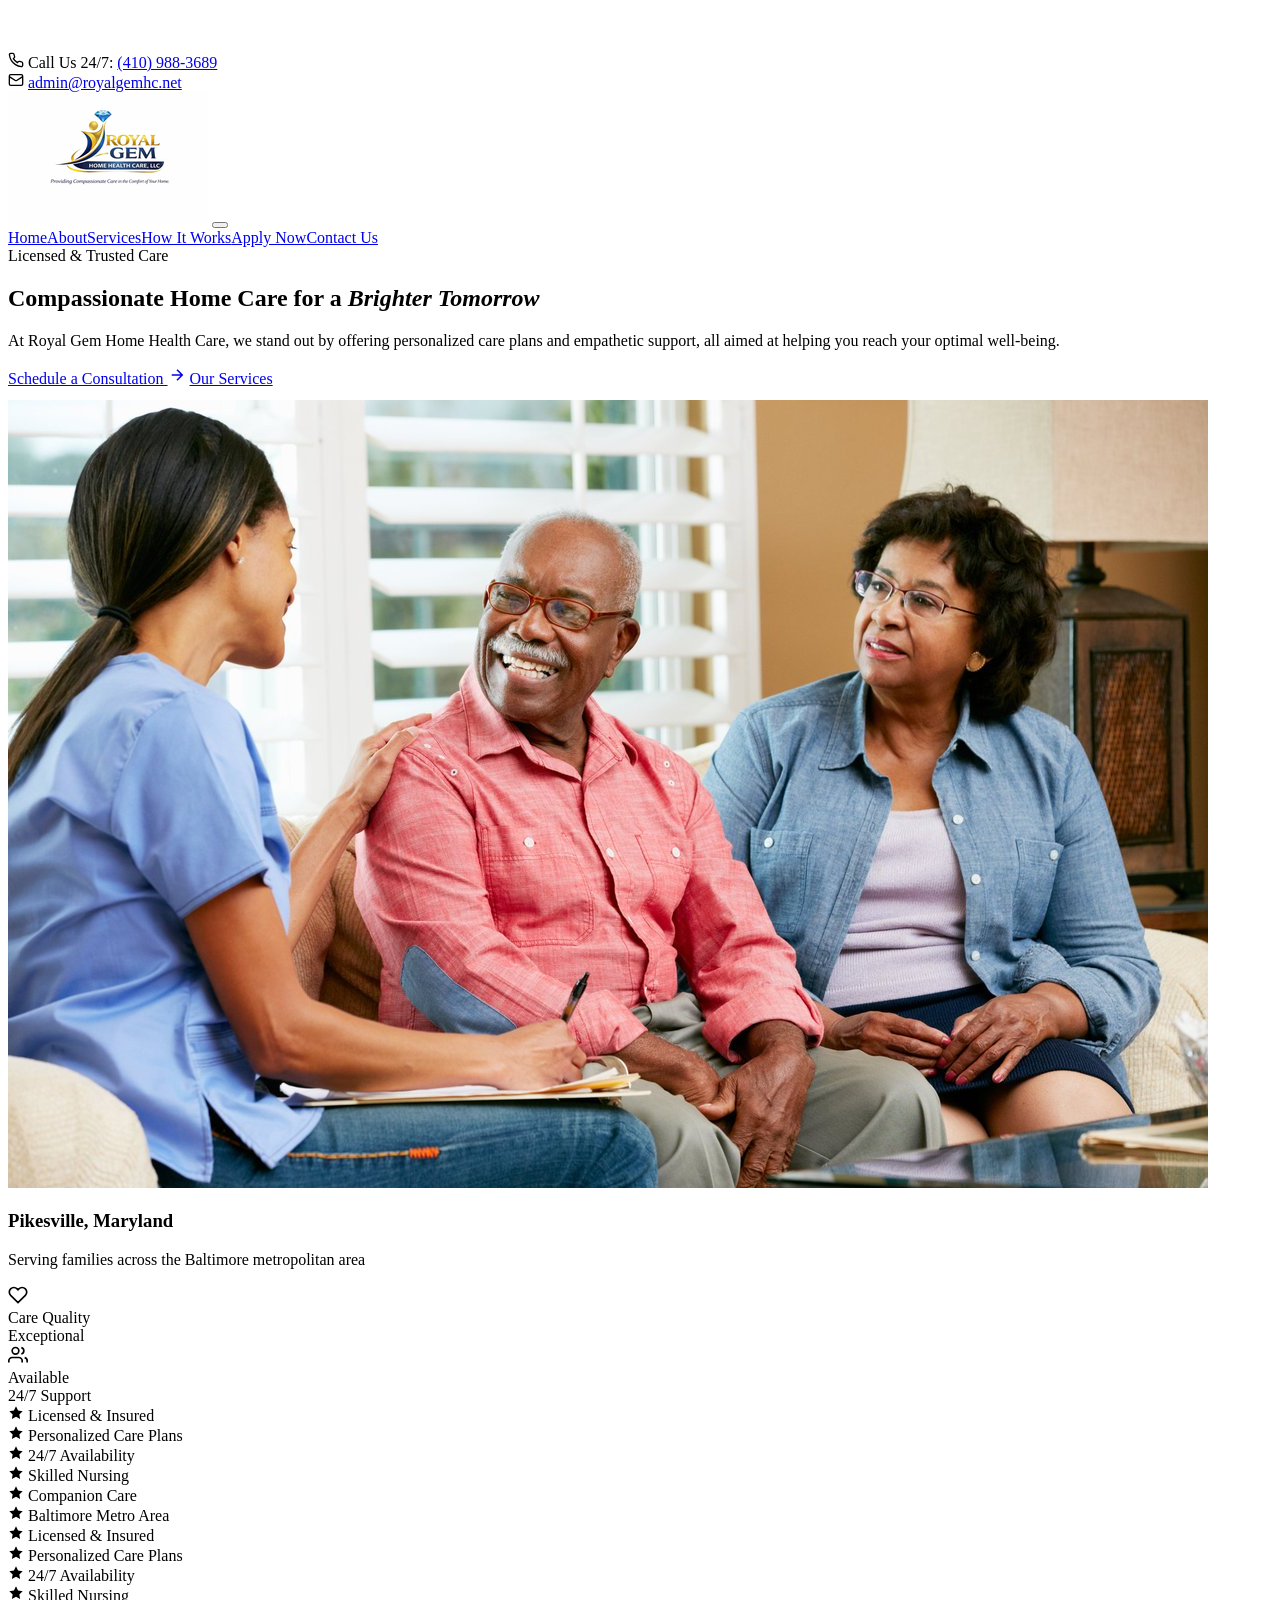
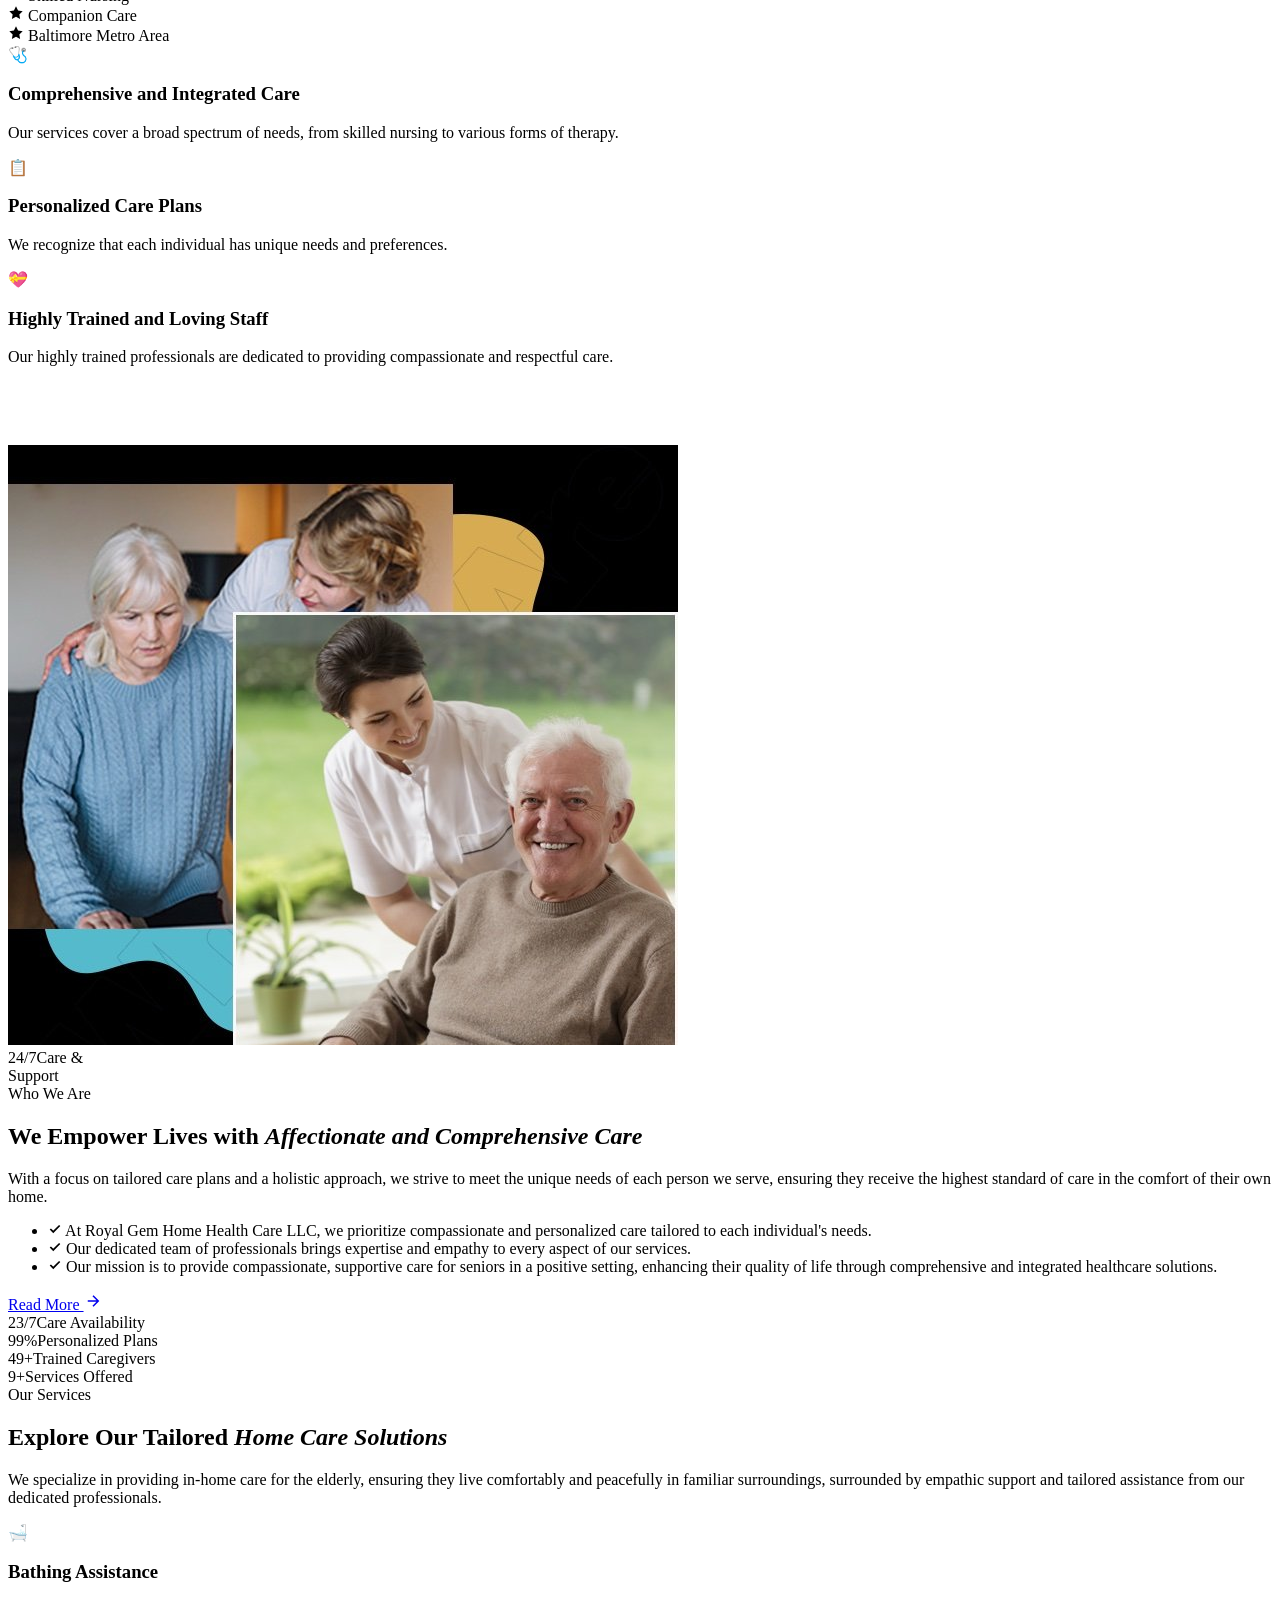
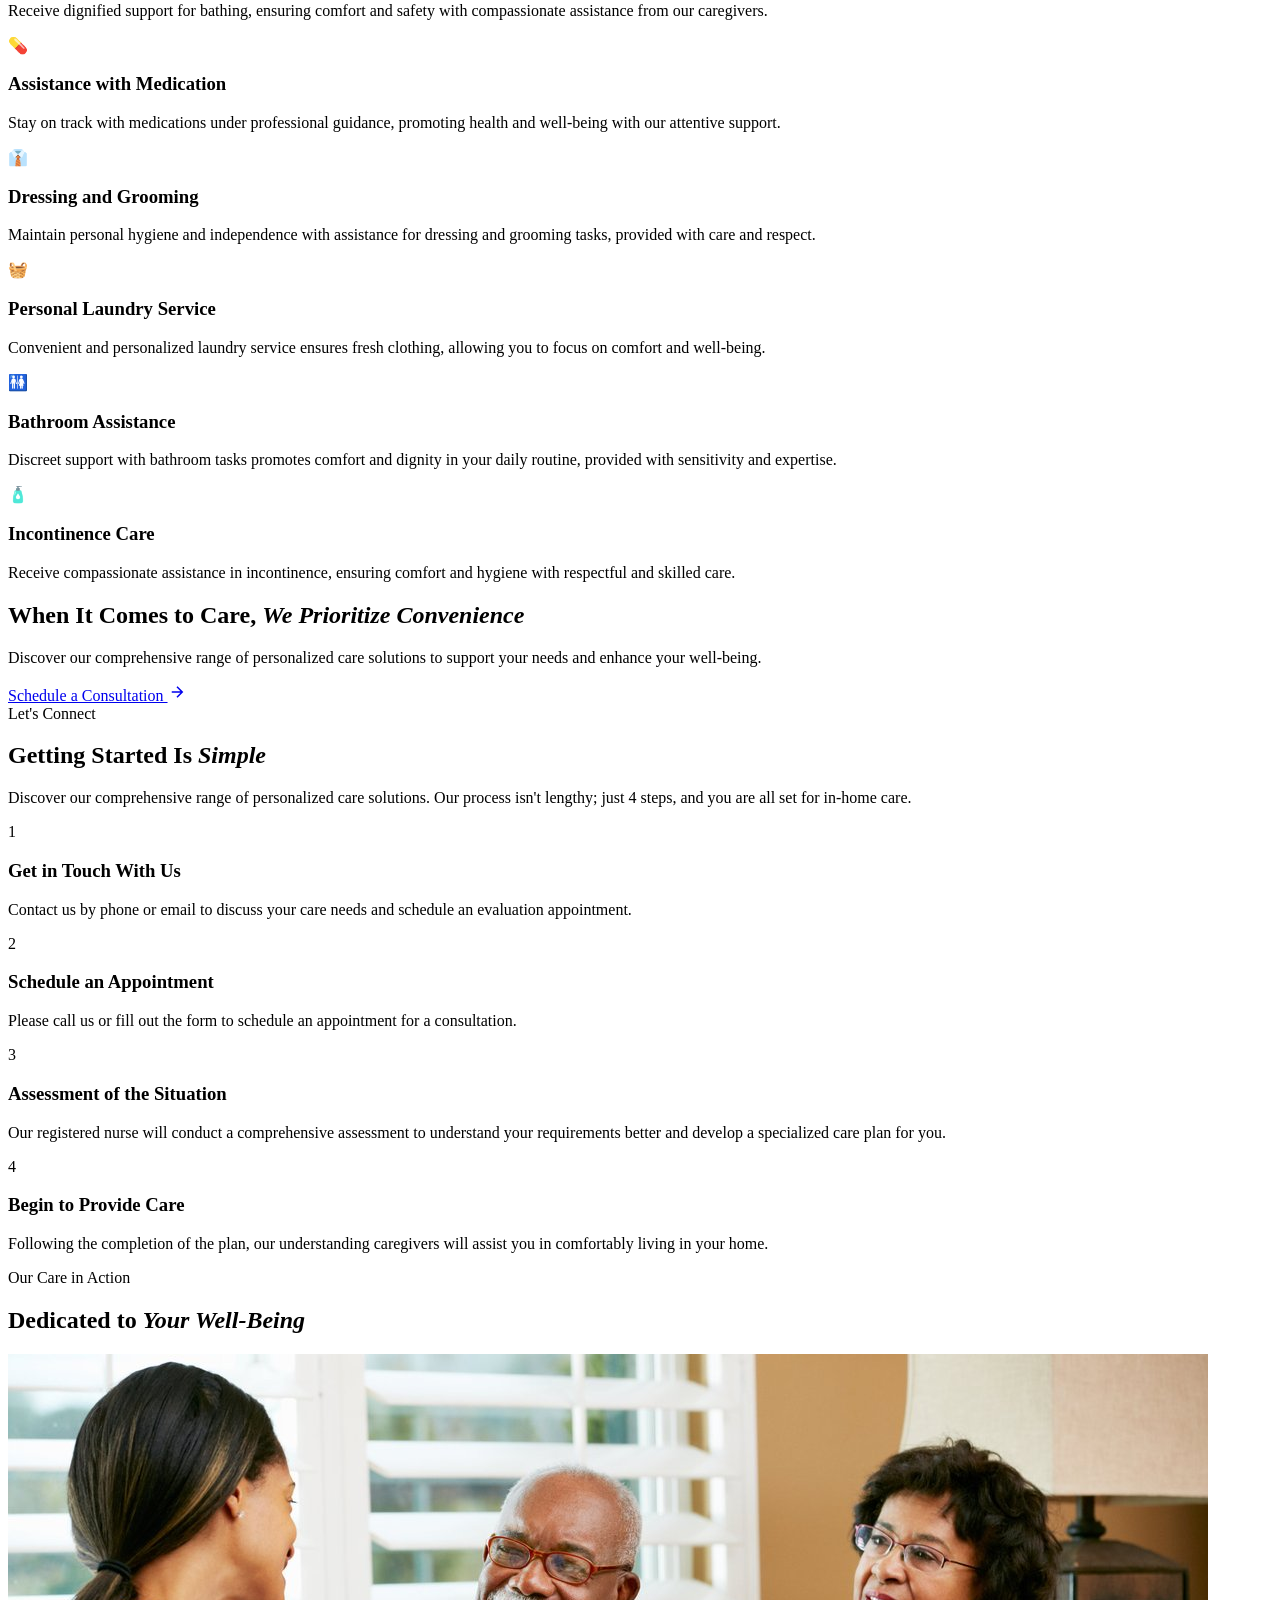
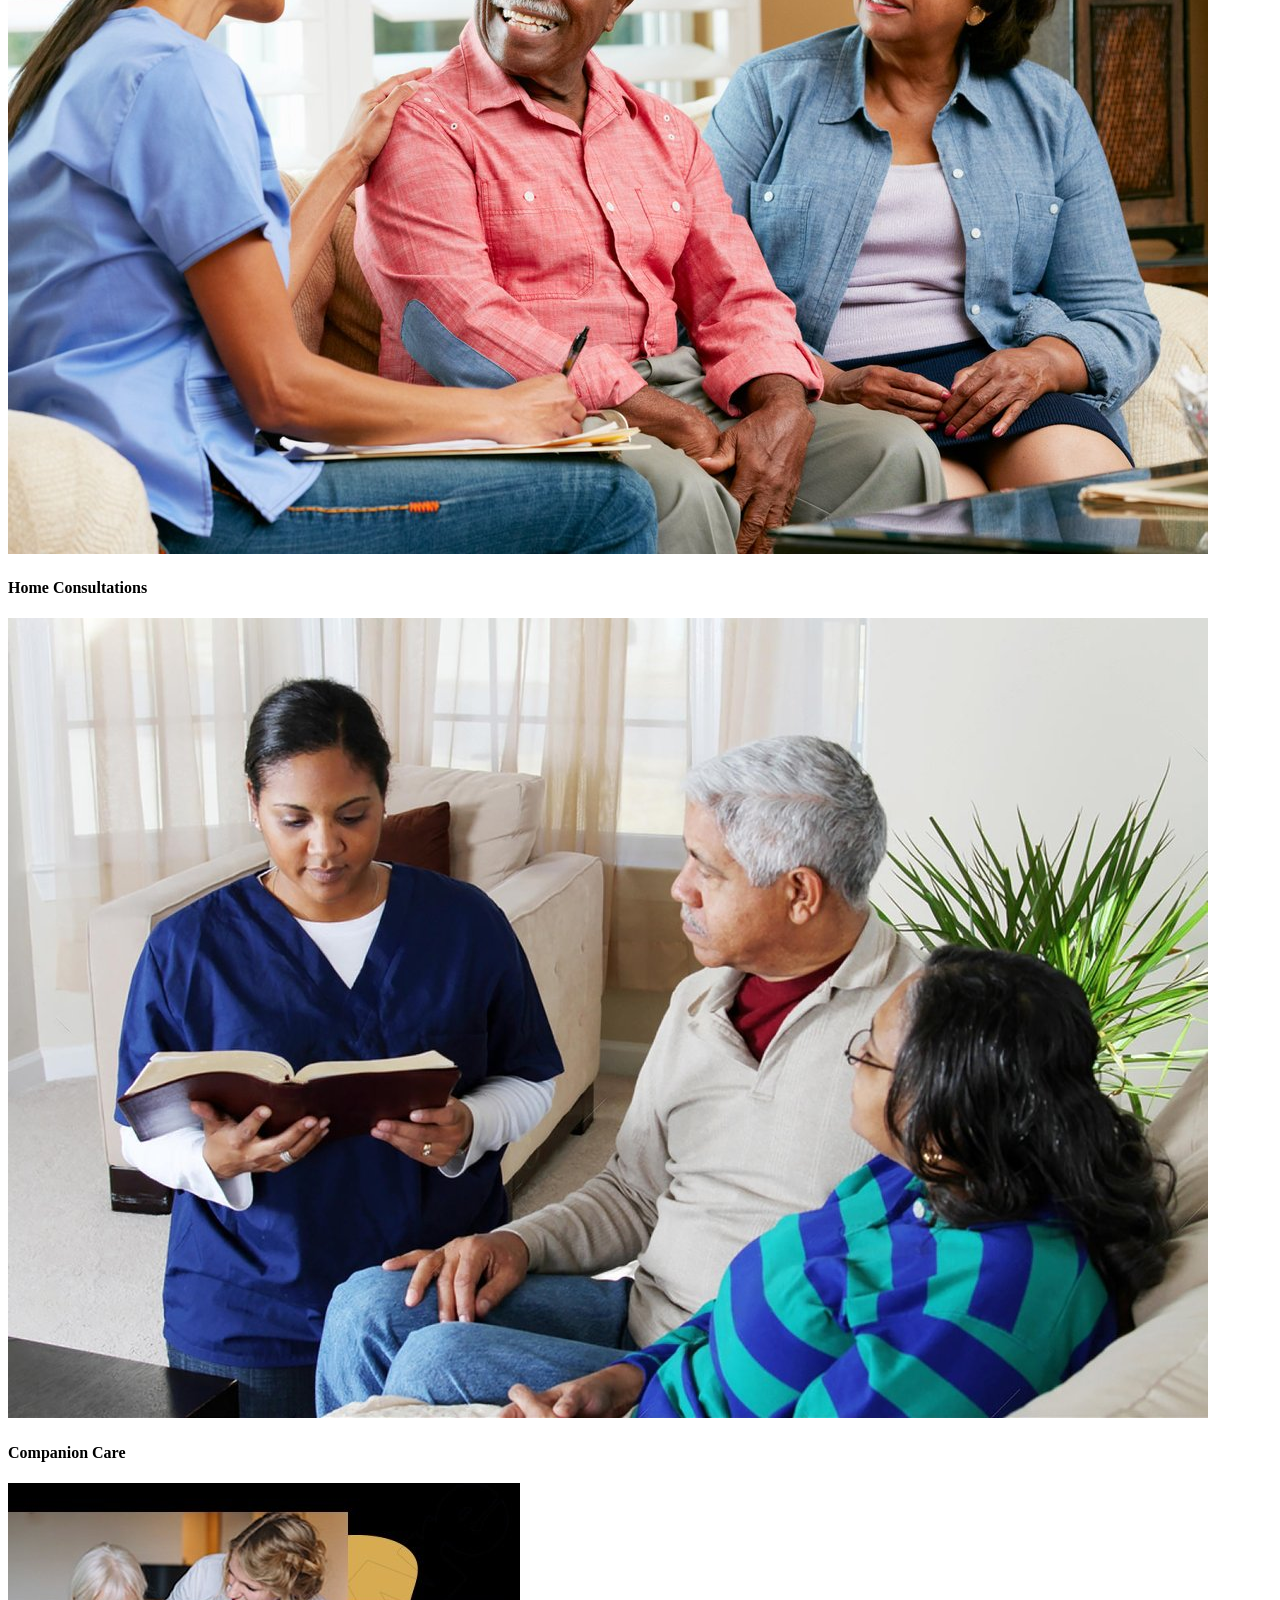
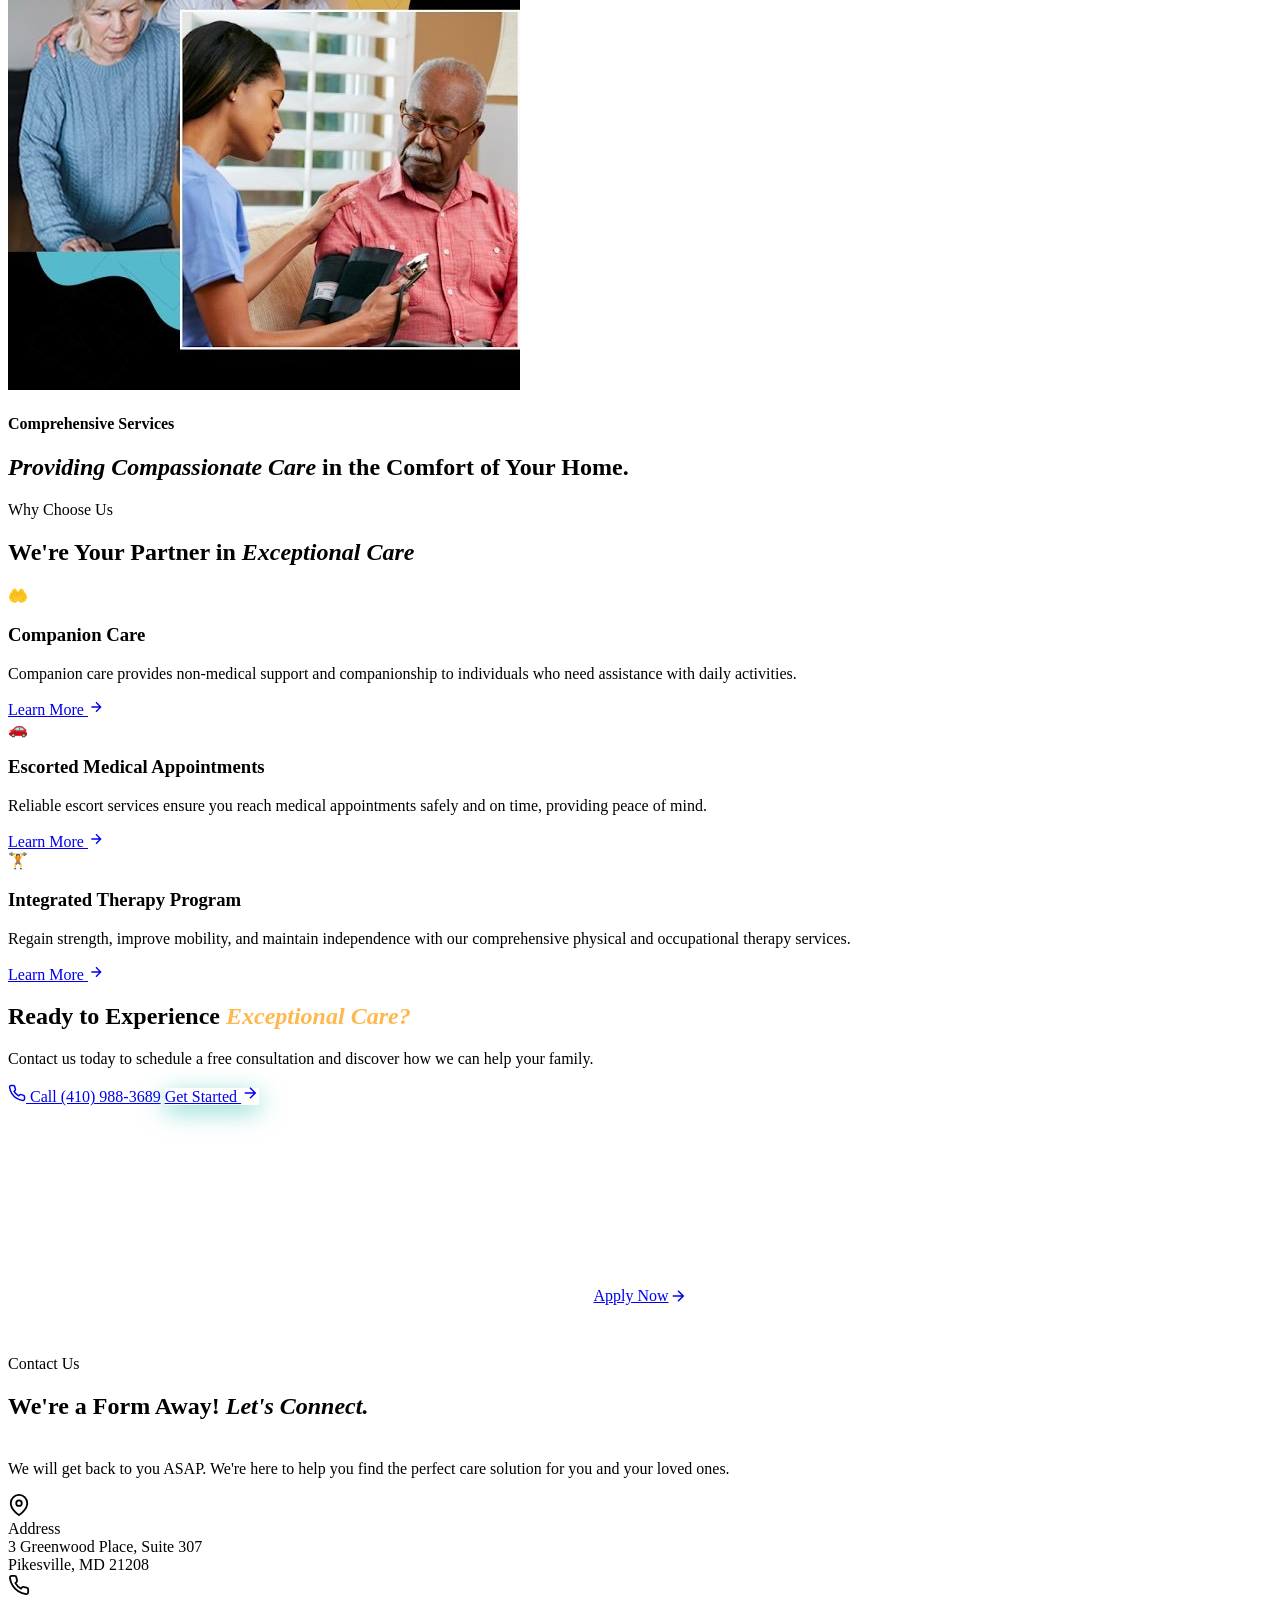
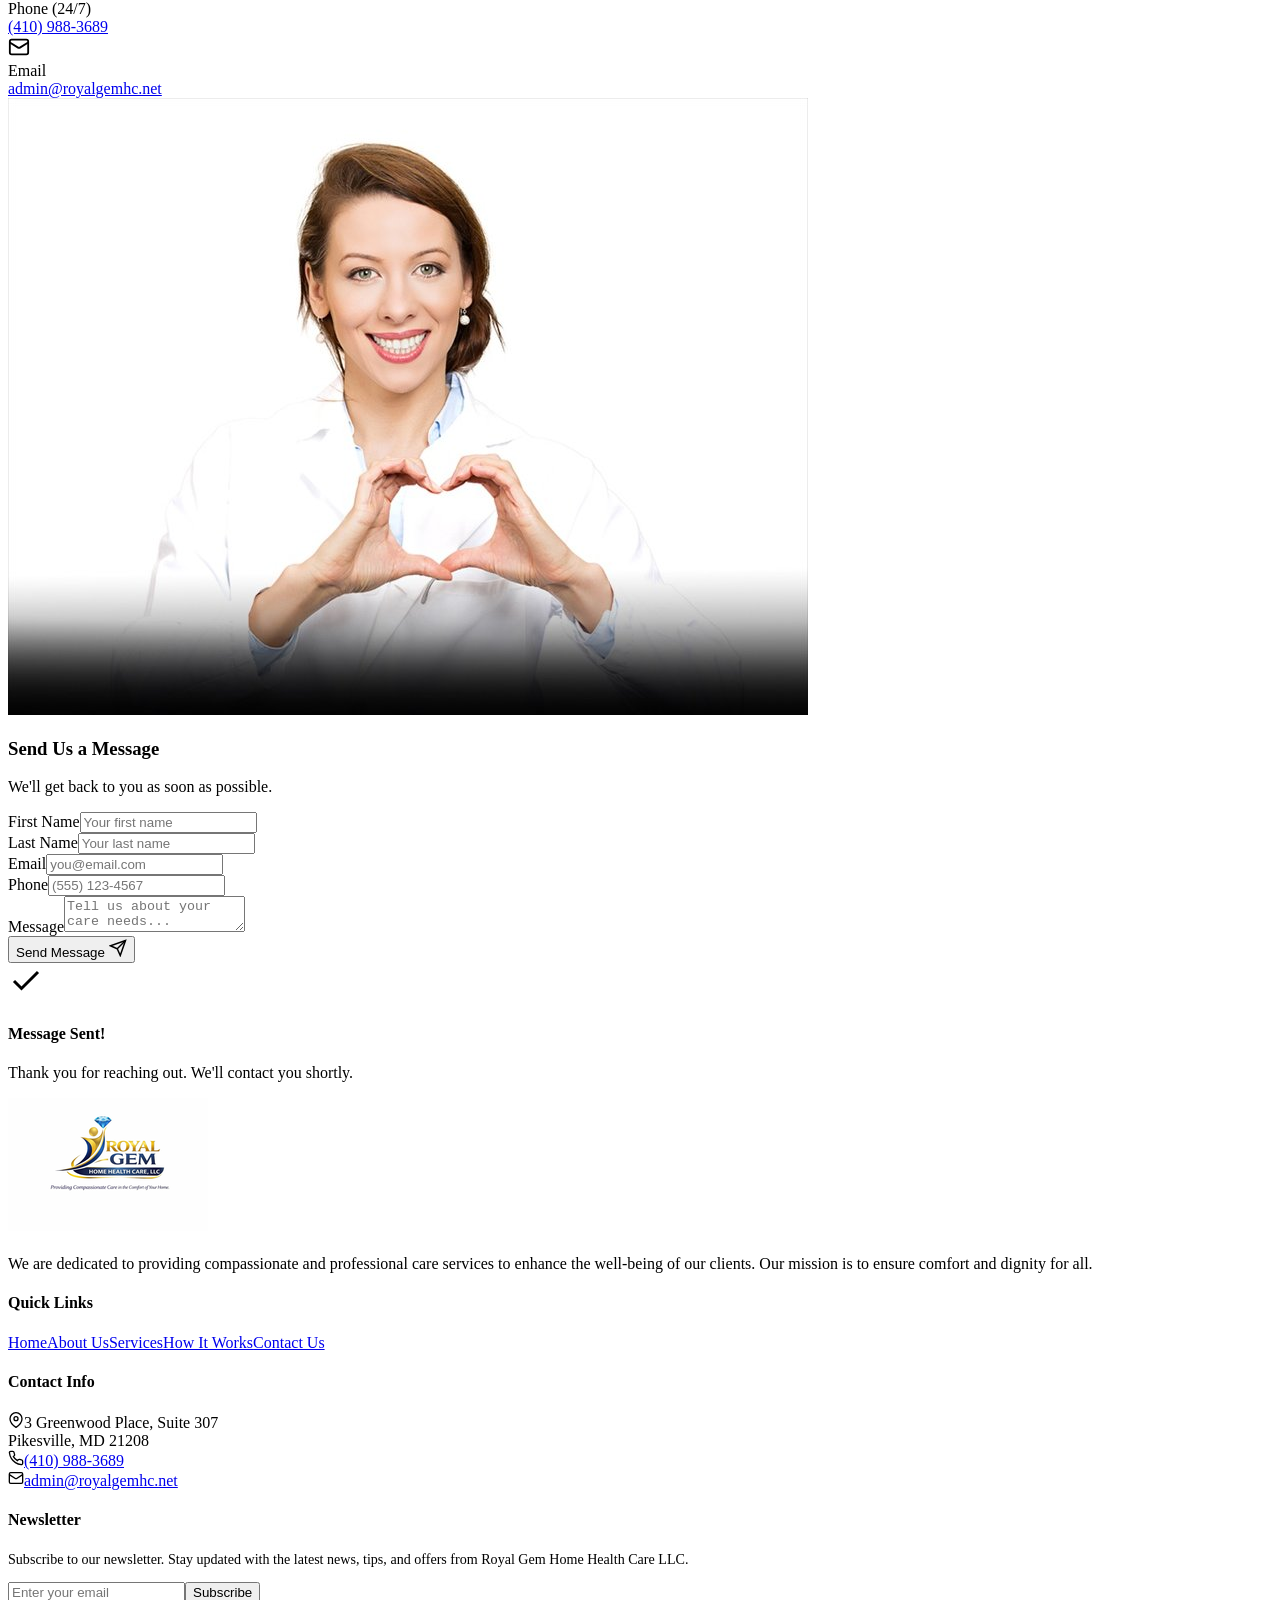
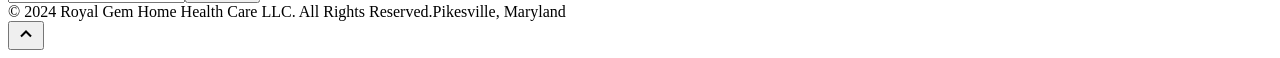
==== commit 084f48f6: "Rename index-11.html to index.html" ====
--- a/index.html
+++ b/index.html
@@ -23,7 +23,7 @@
     <a href="#home" class="logo"><img src="logo-small.png" alt="Royal Gem Home Health Care LLC" class="logo-img nav-logo"></a>
     <button class="menu-toggle" id="menuToggle" aria-label="Toggle navigation"><span></span><span></span><span></span></button>
     <div class="nav-links" id="navLinks">
-      <a href="#home" class="active">Home</a><a href="#about">About</a><a href="#services">Services</a><a href="#process">How It Works</a><a href="#contact" class="nav-cta">Contact Us</a>
+      <a href="#home" class="active">Home</a><a href="#about">About</a><a href="#services">Services</a><a href="#process">How It Works</a><a href="apply.html">Apply Now</a><a href="#contact" class="nav-cta">Contact Us</a>
     </div>
   </div></nav>
 
@@ -159,6 +159,7 @@
     </div>
   </div></div></section>
 
+  <section class="apply-cta-strip"><div class="container" style="text-align:center;padding:50px 0;"><h2 class="section-title reveal" style="color:#fff;">Interested in Joining Our Team?</h2><p class="reveal" style="color:rgba(255,255,255,0.75);max-width:500px;margin:0 auto 28px;font-size:1rem;">We're always looking for compassionate caregivers. Apply today and make a difference in someone's life.</p><a href="apply.html" class="btn btn-white reveal" style="display:inline-flex;">Apply Now <svg width="18" height="18" viewBox="0 0 24 24" fill="none" stroke="currentColor" stroke-width="2"><path d="M5 12h14m-7-7 7 7-7 7"/></svg></a></div></section>
   <section class="contact" id="contact"><div class="container">
     <div class="section-label">Contact Us</div>
     <h2 class="section-title reveal">We're a Form Away! <em>Let's Connect.</em></h2>
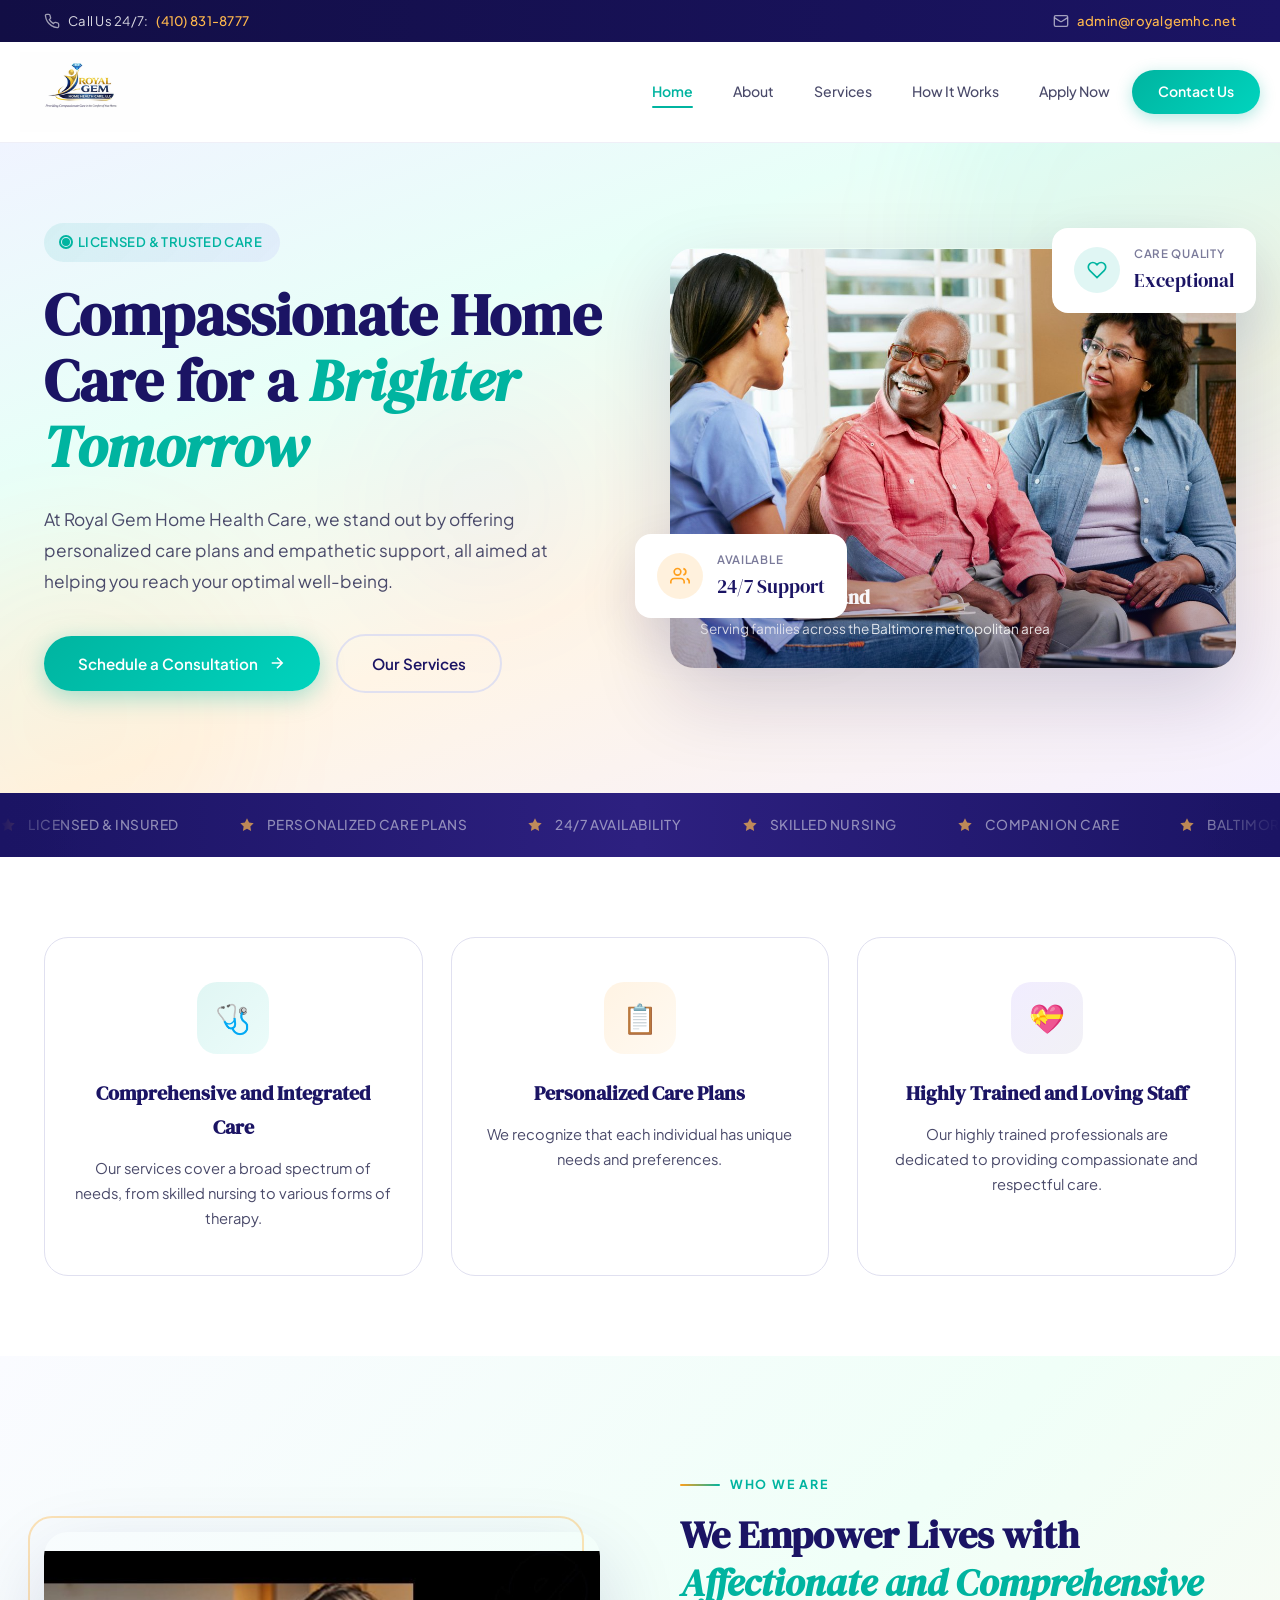
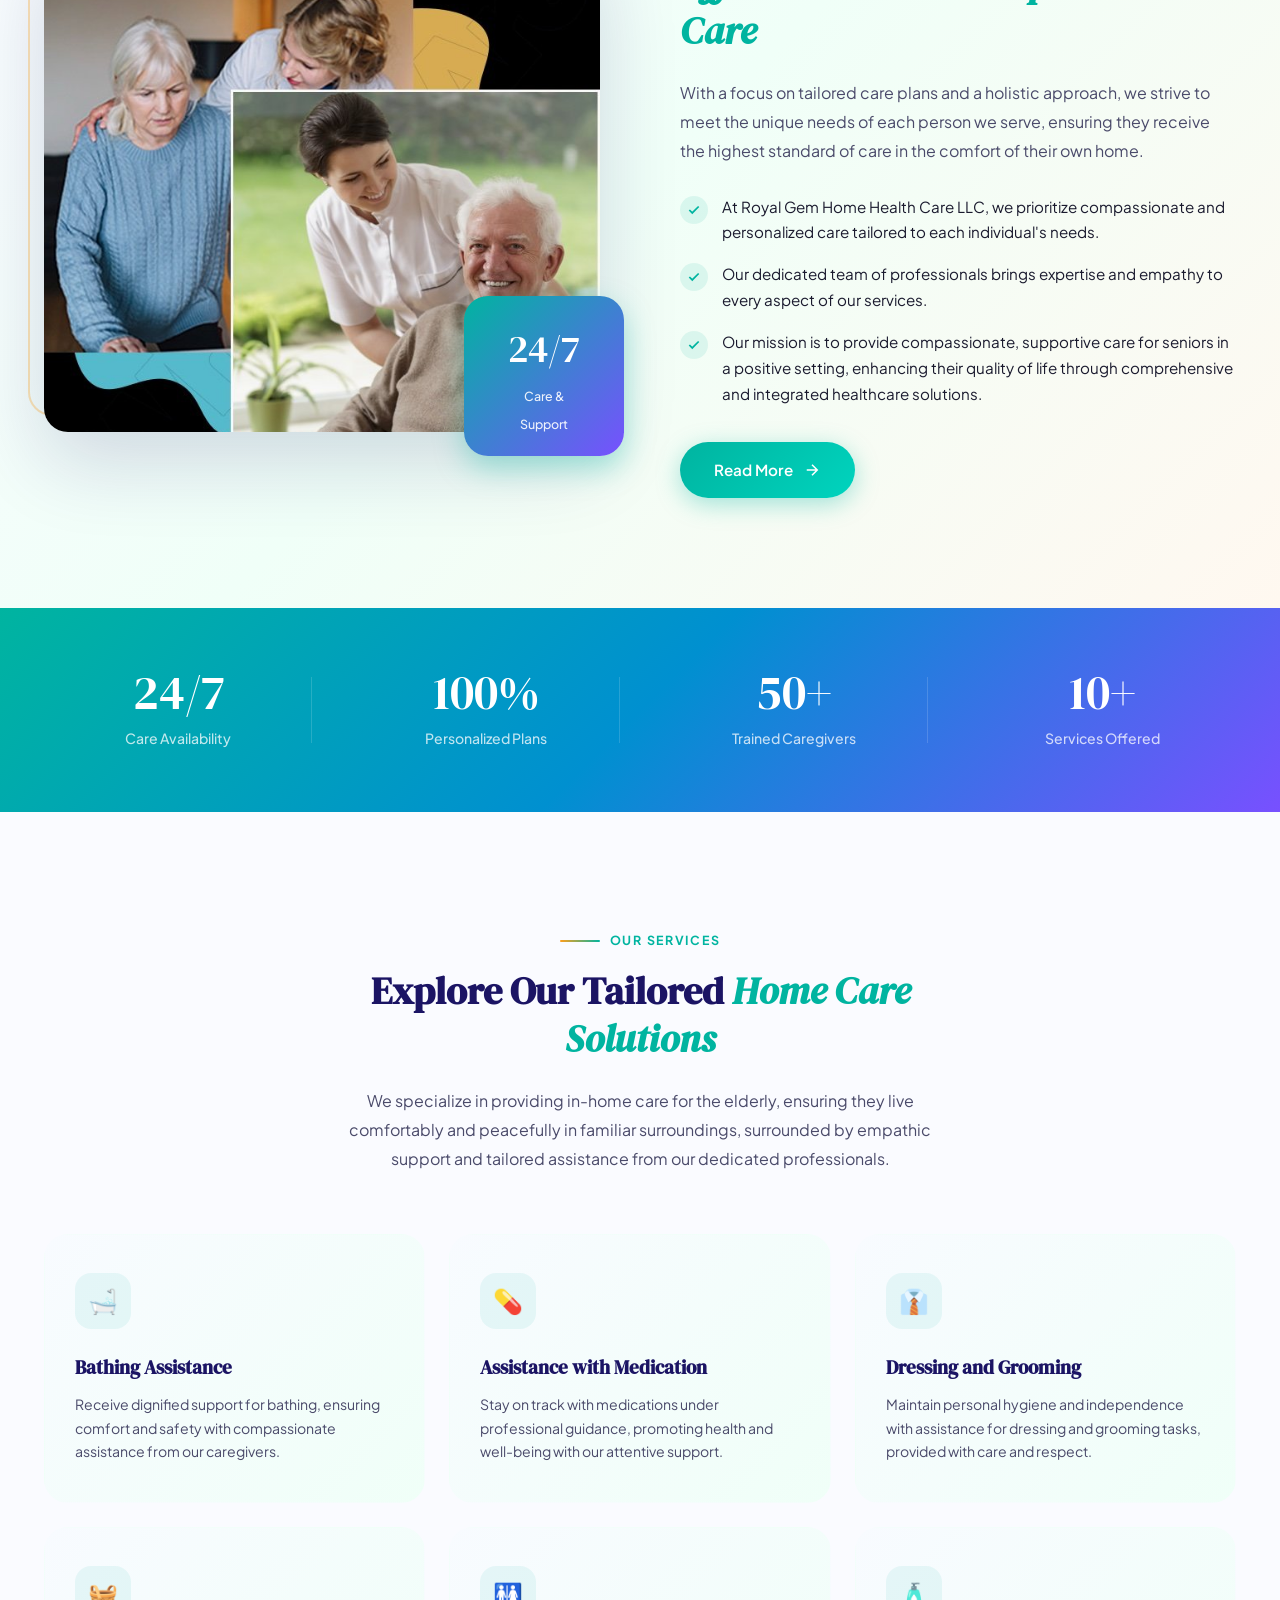
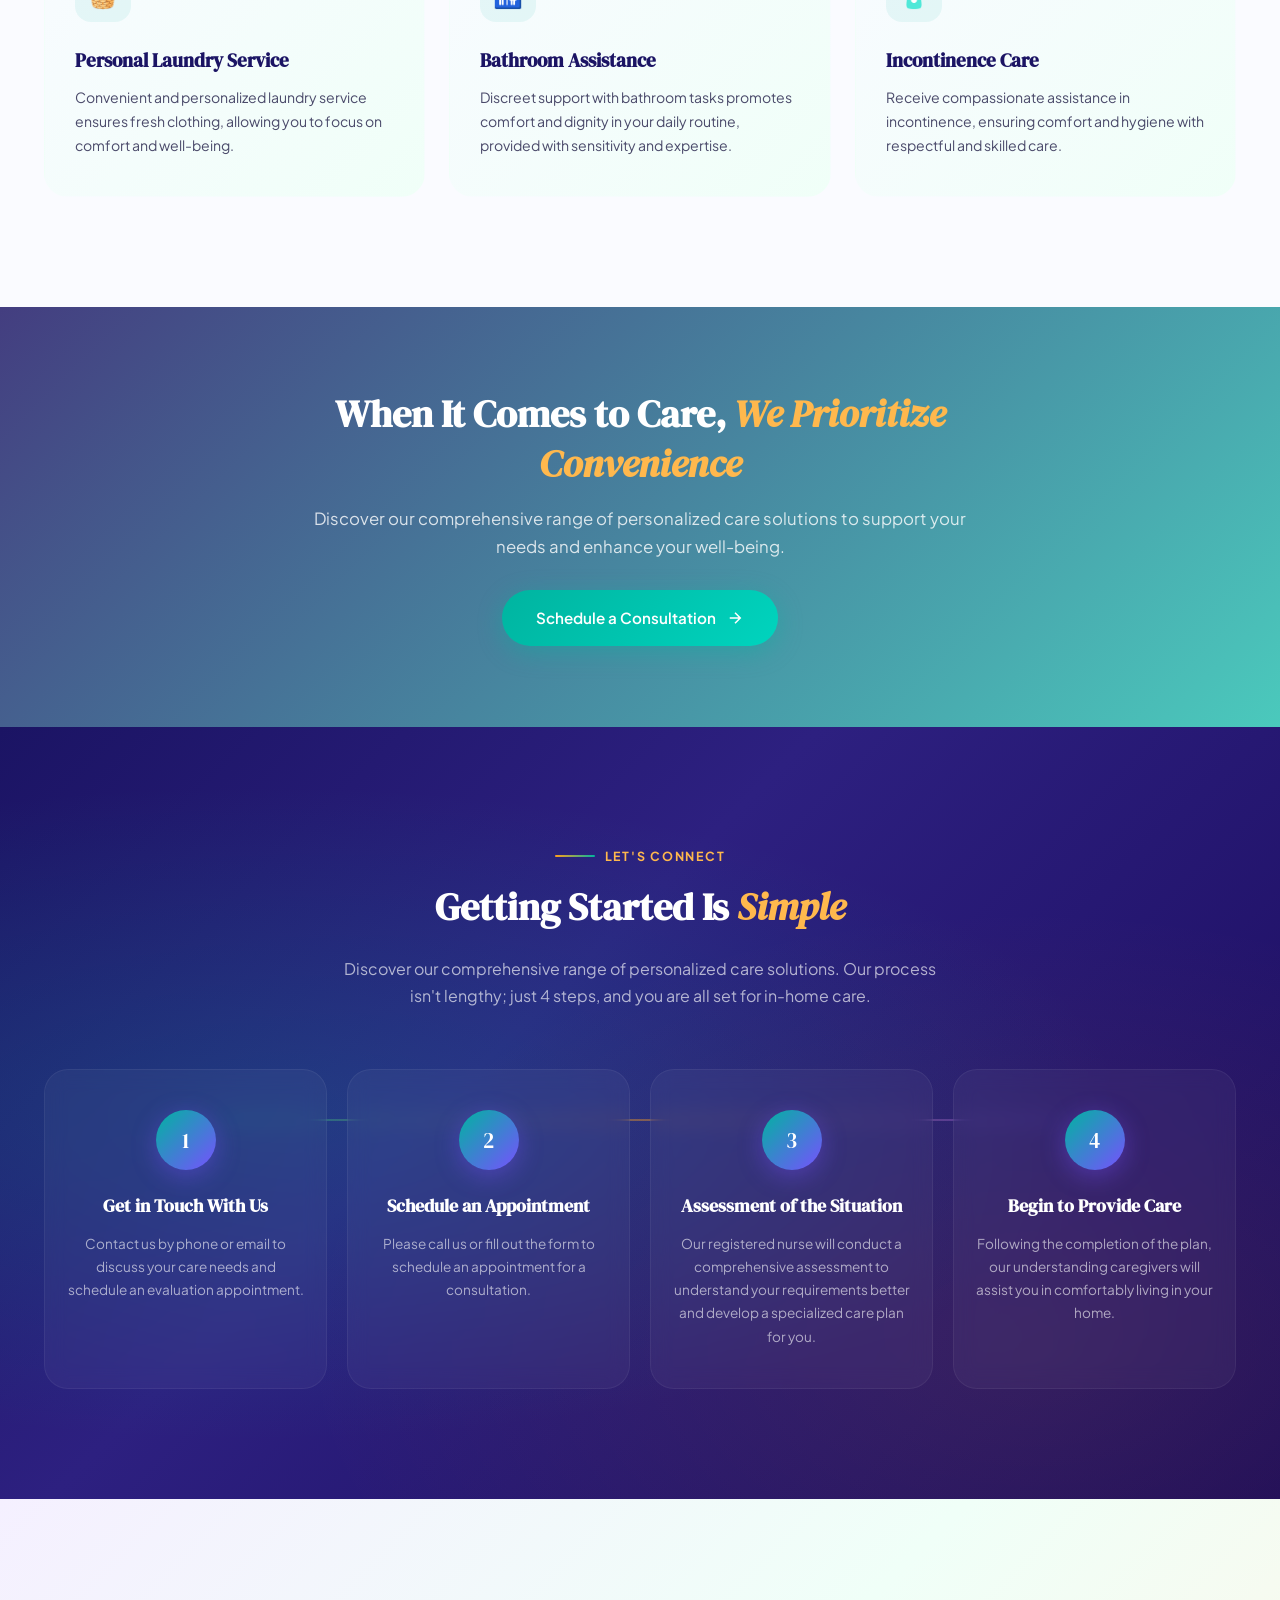
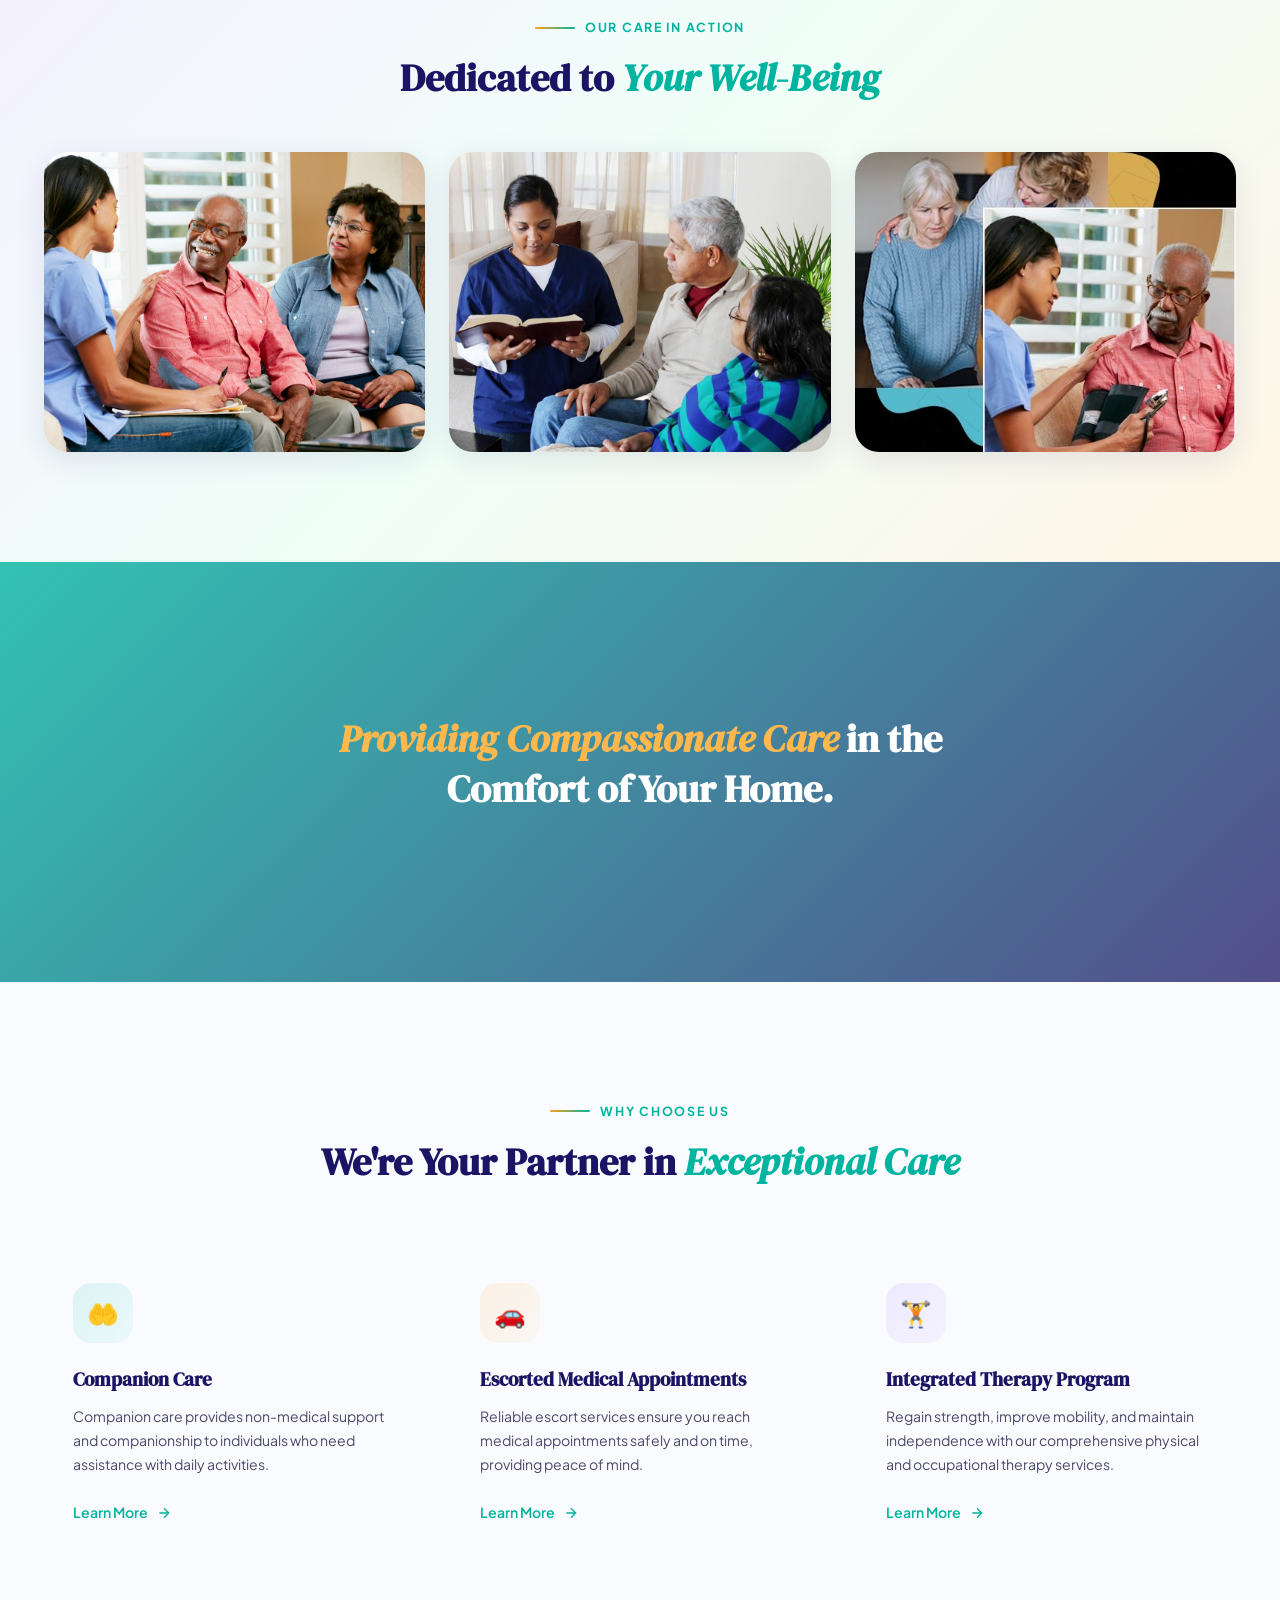
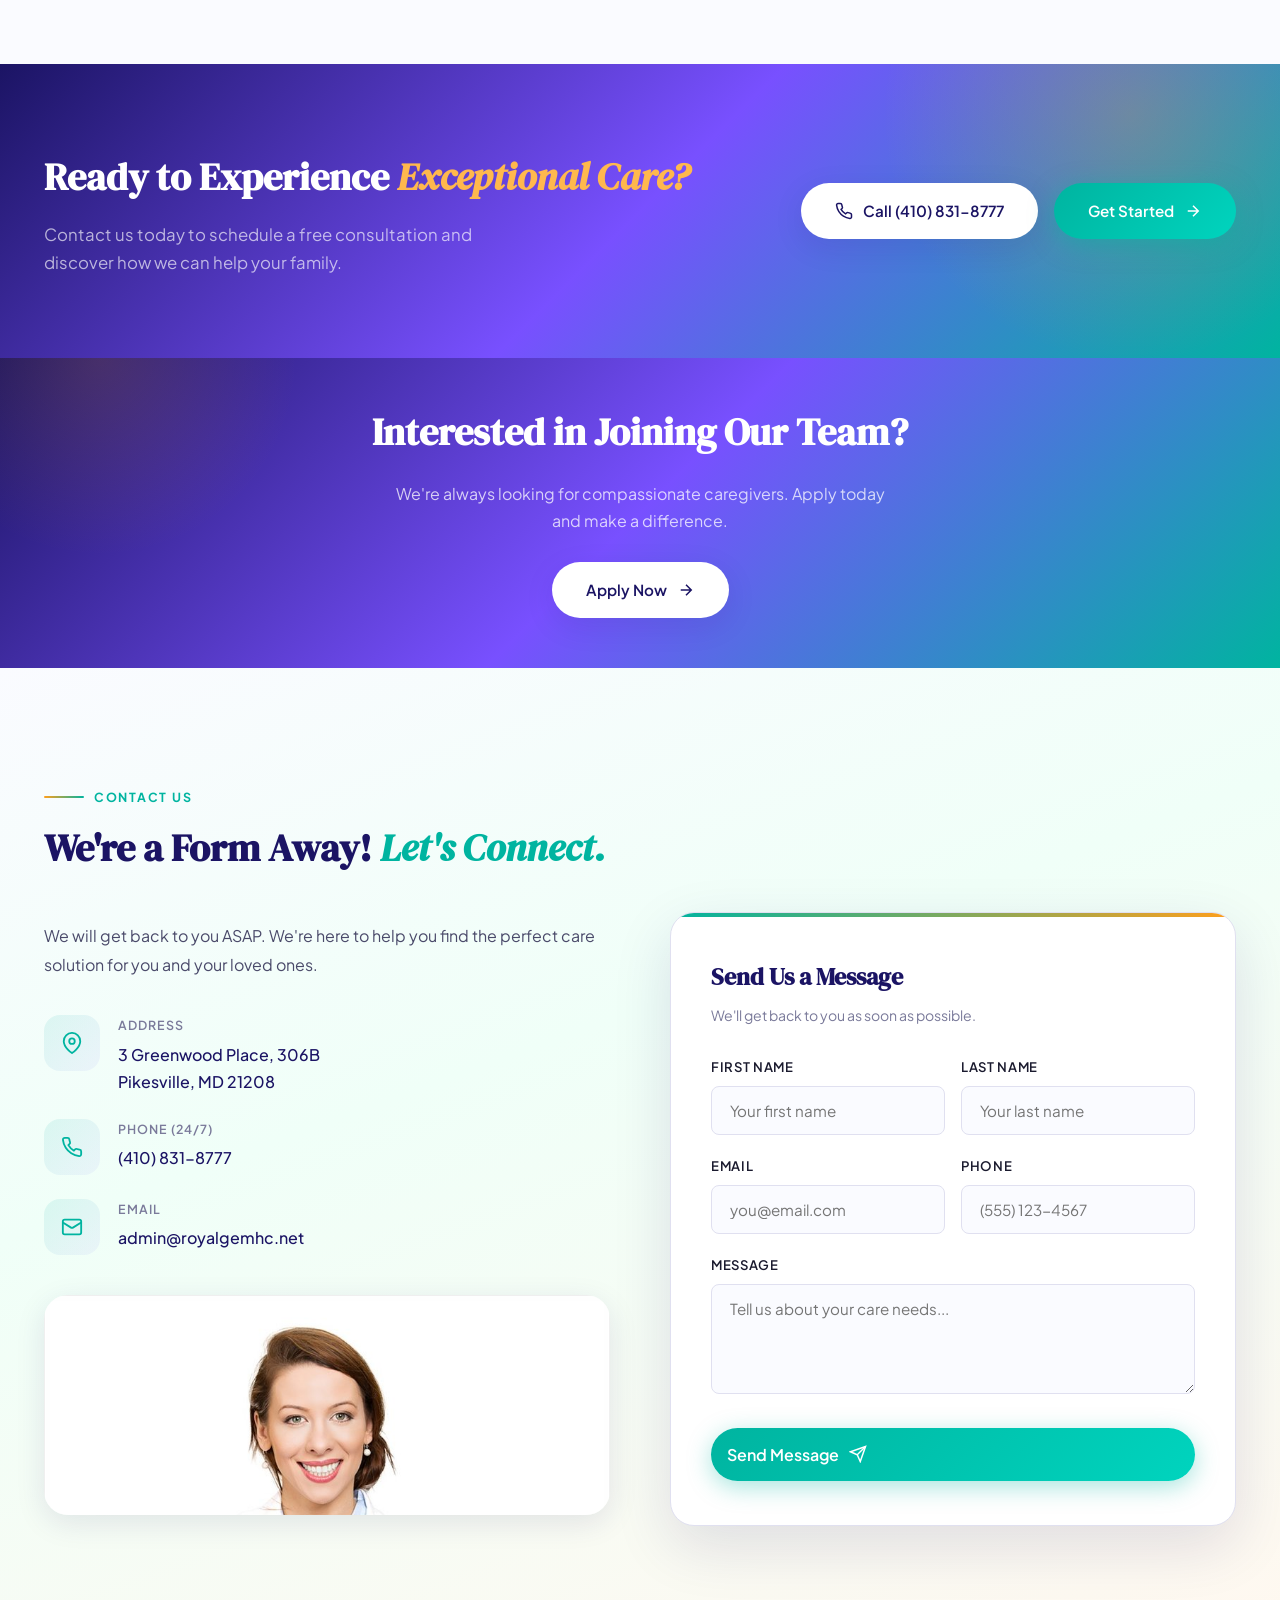
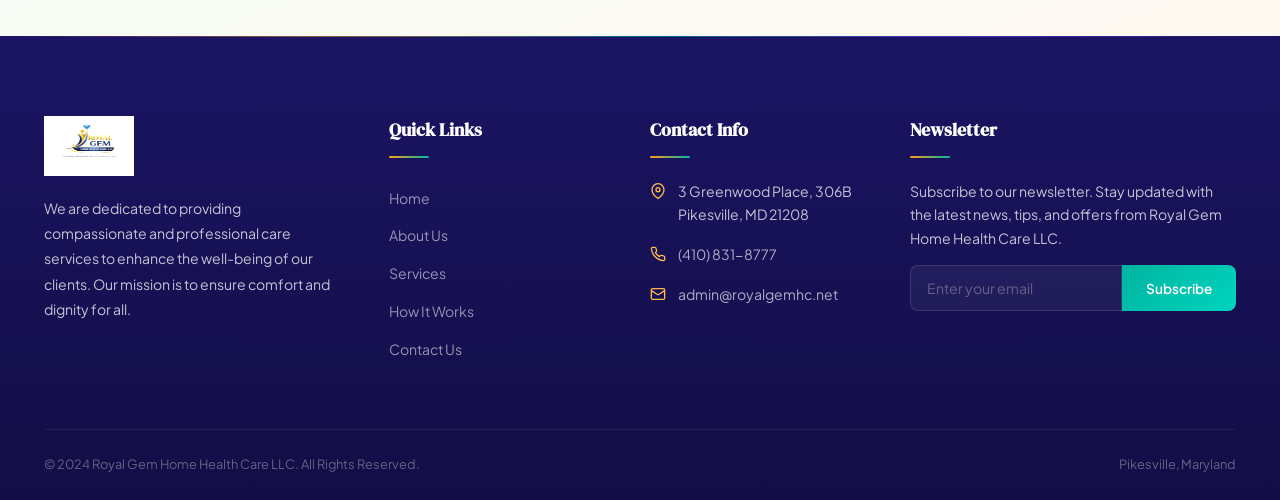
==== commit 0b353151: "Rename index-12.html to index.html" ====
--- a/index.html
+++ b/index.html
@@ -15,7 +15,7 @@
   <div class="page-loader"><div class="loader-logo"><img src="logo-small.png" alt="Royal Gem" style="width:60px;height:auto;"></div><div class="loader-bar"><div class="loader-bar-fill"></div></div></div>
 
   <div class="topbar"><div class="container topbar-inner">
-    <div class="topbar-item"><svg width="16" height="16" viewBox="0 0 24 24" fill="none" stroke="currentColor" stroke-width="2"><path d="M22 16.92v3a2 2 0 0 1-2.18 2 19.79 19.79 0 0 1-8.63-3.07 19.5 19.5 0 0 1-6-6 19.79 19.79 0 0 1-3.07-8.67A2 2 0 0 1 4.11 2h3a2 2 0 0 1 2 1.72c.127.96.361 1.903.7 2.81a2 2 0 0 1-.45 2.11L8.09 9.91a16 16 0 0 0 6 6l1.27-1.27a2 2 0 0 1 2.11-.45c.907.339 1.85.573 2.81.7A2 2 0 0 1 22 16.92z"/></svg> Call Us 24/7: <a href="tel:+14109883689">(410) 988-3689</a></div>
+    <div class="topbar-item"><svg width="16" height="16" viewBox="0 0 24 24" fill="none" stroke="currentColor" stroke-width="2"><path d="M22 16.92v3a2 2 0 0 1-2.18 2 19.79 19.79 0 0 1-8.63-3.07 19.5 19.5 0 0 1-6-6 19.79 19.79 0 0 1-3.07-8.67A2 2 0 0 1 4.11 2h3a2 2 0 0 1 2 1.72c.127.96.361 1.903.7 2.81a2 2 0 0 1-.45 2.11L8.09 9.91a16 16 0 0 0 6 6l1.27-1.27a2 2 0 0 1 2.11-.45c.907.339 1.85.573 2.81.7A2 2 0 0 1 22 16.92z"/></svg> Call Us 24/7: <a href="tel:+14108318777">(410) 831-8777</a></div>
     <div class="topbar-item"><svg width="16" height="16" viewBox="0 0 24 24" fill="none" stroke="currentColor" stroke-width="2"><rect x="2" y="4" width="20" height="16" rx="2"/><path d="m22 7-8.97 5.7a1.94 1.94 0 0 1-2.06 0L2 7"/></svg> <a href="mailto:admin@royalgemhc.net">admin@royalgemhc.net</a></div>
   </div></div>
 
@@ -154,12 +154,12 @@
   <section class="cta-banner"><div class="container"><div class="cta-inner">
     <div class="cta-text"><h2 class="reveal">Ready to Experience <em style="color:#FFB84D;font-style:italic">Exceptional Care?</em></h2><p class="reveal">Contact us today to schedule a free consultation and discover how we can help your family.</p></div>
     <div class="cta-actions reveal">
-      <a href="tel:+14109883689" class="btn btn-white"><svg width="18" height="18" viewBox="0 0 24 24" fill="none" stroke="currentColor" stroke-width="2"><path d="M22 16.92v3a2 2 0 0 1-2.18 2 19.79 19.79 0 0 1-8.63-3.07 19.5 19.5 0 0 1-6-6 19.79 19.79 0 0 1-3.07-8.67A2 2 0 0 1 4.11 2h3a2 2 0 0 1 2 1.72c.127.96.361 1.903.7 2.81a2 2 0 0 1-.45 2.11L8.09 9.91a16 16 0 0 0 6 6l1.27-1.27a2 2 0 0 1 2.11-.45c.907.339 1.85.573 2.81.7A2 2 0 0 1 22 16.92z"/></svg> Call (410) 988-3689</a>
+      <a href="tel:+14108318777" class="btn btn-white"><svg width="18" height="18" viewBox="0 0 24 24" fill="none" stroke="currentColor" stroke-width="2"><path d="M22 16.92v3a2 2 0 0 1-2.18 2 19.79 19.79 0 0 1-8.63-3.07 19.5 19.5 0 0 1-6-6 19.79 19.79 0 0 1-3.07-8.67A2 2 0 0 1 4.11 2h3a2 2 0 0 1 2 1.72c.127.96.361 1.903.7 2.81a2 2 0 0 1-.45 2.11L8.09 9.91a16 16 0 0 0 6 6l1.27-1.27a2 2 0 0 1 2.11-.45c.907.339 1.85.573 2.81.7A2 2 0 0 1 22 16.92z"/></svg> Call (410) 831-8777</a>
       <a href="#contact" class="btn btn-primary" style="box-shadow:0 6px 24px rgba(0,180,160,0.5)">Get Started <svg width="18" height="18" viewBox="0 0 24 24" fill="none" stroke="currentColor" stroke-width="2"><path d="M5 12h14m-7-7 7 7-7 7"/></svg></a>
     </div>
   </div></div></section>
 
-  <section class="apply-cta-strip"><div class="container" style="text-align:center;padding:50px 0;"><h2 class="section-title reveal" style="color:#fff;">Interested in Joining Our Team?</h2><p class="reveal" style="color:rgba(255,255,255,0.75);max-width:500px;margin:0 auto 28px;font-size:1rem;">We're always looking for compassionate caregivers. Apply today and make a difference in someone's life.</p><a href="apply.html" class="btn btn-white reveal" style="display:inline-flex;">Apply Now <svg width="18" height="18" viewBox="0 0 24 24" fill="none" stroke="currentColor" stroke-width="2"><path d="M5 12h14m-7-7 7 7-7 7"/></svg></a></div></section>
+  <section class="apply-cta-strip"><div class="container" style="text-align:center;padding:50px 0;"><h2 class="section-title reveal" style="color:#fff;">Interested in Joining Our Team?</h2><p class="reveal" style="color:rgba(255,255,255,0.75);max-width:500px;margin:0 auto 28px;font-size:1rem;">We're always looking for compassionate caregivers. Apply today and make a difference.</p><a href="apply.html" class="btn btn-white reveal" style="display:inline-flex;">Apply Now <svg width="18" height="18" viewBox="0 0 24 24" fill="none" stroke="currentColor" stroke-width="2"><path d="M5 12h14m-7-7 7 7-7 7"/></svg></a></div></section>
   <section class="contact" id="contact"><div class="container">
     <div class="section-label">Contact Us</div>
     <h2 class="section-title reveal">We're a Form Away! <em>Let's Connect.</em></h2>
@@ -167,8 +167,8 @@
       <div class="contact-info reveal-left">
         <p>We will get back to you ASAP. We're here to help you find the perfect care solution for you and your loved ones.</p>
         <div class="contact-details">
-          <div class="contact-item"><div class="contact-item-icon"><svg width="22" height="22" viewBox="0 0 24 24" fill="none" stroke="currentColor" stroke-width="2"><path d="M21 10c0 7-9 13-9 13s-9-6-9-13a9 9 0 1 1 18 0z"/><circle cx="12" cy="10" r="3"/></svg></div><div class="contact-item-text"><div class="ci-label">Address</div><div class="ci-value">3 Greenwood Place, Suite 307<br>Pikesville, MD 21208</div></div></div>
-          <div class="contact-item"><div class="contact-item-icon"><svg width="22" height="22" viewBox="0 0 24 24" fill="none" stroke="currentColor" stroke-width="2"><path d="M22 16.92v3a2 2 0 0 1-2.18 2 19.79 19.79 0 0 1-8.63-3.07 19.5 19.5 0 0 1-6-6 19.79 19.79 0 0 1-3.07-8.67A2 2 0 0 1 4.11 2h3a2 2 0 0 1 2 1.72c.127.96.361 1.903.7 2.81a2 2 0 0 1-.45 2.11L8.09 9.91a16 16 0 0 0 6 6l1.27-1.27a2 2 0 0 1 2.11-.45c.907.339 1.85.573 2.81.7A2 2 0 0 1 22 16.92z"/></svg></div><div class="contact-item-text"><div class="ci-label">Phone (24/7)</div><div class="ci-value"><a href="tel:+14109883689">(410) 988-3689</a></div></div></div>
+          <div class="contact-item"><div class="contact-item-icon"><svg width="22" height="22" viewBox="0 0 24 24" fill="none" stroke="currentColor" stroke-width="2"><path d="M21 10c0 7-9 13-9 13s-9-6-9-13a9 9 0 1 1 18 0z"/><circle cx="12" cy="10" r="3"/></svg></div><div class="contact-item-text"><div class="ci-label">Address</div><div class="ci-value">3 Greenwood Place, 306B<br>Pikesville, MD 21208</div></div></div>
+          <div class="contact-item"><div class="contact-item-icon"><svg width="22" height="22" viewBox="0 0 24 24" fill="none" stroke="currentColor" stroke-width="2"><path d="M22 16.92v3a2 2 0 0 1-2.18 2 19.79 19.79 0 0 1-8.63-3.07 19.5 19.5 0 0 1-6-6 19.79 19.79 0 0 1-3.07-8.67A2 2 0 0 1 4.11 2h3a2 2 0 0 1 2 1.72c.127.96.361 1.903.7 2.81a2 2 0 0 1-.45 2.11L8.09 9.91a16 16 0 0 0 6 6l1.27-1.27a2 2 0 0 1 2.11-.45c.907.339 1.85.573 2.81.7A2 2 0 0 1 22 16.92z"/></svg></div><div class="contact-item-text"><div class="ci-label">Phone (24/7)</div><div class="ci-value"><a href="tel:+14108318777">(410) 831-8777</a></div></div></div>
           <div class="contact-item"><div class="contact-item-icon"><svg width="22" height="22" viewBox="0 0 24 24" fill="none" stroke="currentColor" stroke-width="2"><rect x="2" y="4" width="20" height="16" rx="2"/><path d="m22 7-8.97 5.7a1.94 1.94 0 0 1-2.06 0L2 7"/></svg></div><div class="contact-item-text"><div class="ci-label">Email</div><div class="ci-value"><a href="mailto:admin@royalgemhc.net">admin@royalgemhc.net</a></div></div></div>
         </div>
         <div class="contact-nurse-img"><img src="contact-nurse.jpg" alt="Caring nurse"></div>
@@ -192,8 +192,8 @@
       <div><div class="logo" style="margin-bottom:20px;"><img src="logo-small.png" alt="Royal Gem Home Health Care LLC" class="logo-img footer-logo-img"></div><p class="footer-about-text">We are dedicated to providing compassionate and professional care services to enhance the well-being of our clients. Our mission is to ensure comfort and dignity for all.</p></div>
       <div><h4>Quick Links</h4><div class="footer-links"><a href="#home">Home</a><a href="#about">About Us</a><a href="#services">Services</a><a href="#process">How It Works</a><a href="#contact">Contact Us</a></div></div>
       <div><h4>Contact Info</h4>
-        <div class="footer-contact-item"><svg width="16" height="16" viewBox="0 0 24 24" fill="none" stroke="currentColor" stroke-width="2"><path d="M21 10c0 7-9 13-9 13s-9-6-9-13a9 9 0 1 1 18 0z"/><circle cx="12" cy="10" r="3"/></svg><span>3 Greenwood Place, Suite 307<br>Pikesville, MD 21208</span></div>
-        <div class="footer-contact-item"><svg width="16" height="16" viewBox="0 0 24 24" fill="none" stroke="currentColor" stroke-width="2"><path d="M22 16.92v3a2 2 0 0 1-2.18 2 19.79 19.79 0 0 1-8.63-3.07 19.5 19.5 0 0 1-6-6 19.79 19.79 0 0 1-3.07-8.67A2 2 0 0 1 4.11 2h3a2 2 0 0 1 2 1.72c.127.96.361 1.903.7 2.81a2 2 0 0 1-.45 2.11L8.09 9.91a16 16 0 0 0 6 6l1.27-1.27a2 2 0 0 1 2.11-.45c.907.339 1.85.573 2.81.7A2 2 0 0 1 22 16.92z"/></svg><a href="tel:+14109883689">(410) 988-3689</a></div>
+        <div class="footer-contact-item"><svg width="16" height="16" viewBox="0 0 24 24" fill="none" stroke="currentColor" stroke-width="2"><path d="M21 10c0 7-9 13-9 13s-9-6-9-13a9 9 0 1 1 18 0z"/><circle cx="12" cy="10" r="3"/></svg><span>3 Greenwood Place, 306B<br>Pikesville, MD 21208</span></div>
+        <div class="footer-contact-item"><svg width="16" height="16" viewBox="0 0 24 24" fill="none" stroke="currentColor" stroke-width="2"><path d="M22 16.92v3a2 2 0 0 1-2.18 2 19.79 19.79 0 0 1-8.63-3.07 19.5 19.5 0 0 1-6-6 19.79 19.79 0 0 1-3.07-8.67A2 2 0 0 1 4.11 2h3a2 2 0 0 1 2 1.72c.127.96.361 1.903.7 2.81a2 2 0 0 1-.45 2.11L8.09 9.91a16 16 0 0 0 6 6l1.27-1.27a2 2 0 0 1 2.11-.45c.907.339 1.85.573 2.81.7A2 2 0 0 1 22 16.92z"/></svg><a href="tel:+14108318777">(410) 831-8777</a></div>
         <div class="footer-contact-item"><svg width="16" height="16" viewBox="0 0 24 24" fill="none" stroke="currentColor" stroke-width="2"><rect x="2" y="4" width="20" height="16" rx="2"/><path d="m22 7-8.97 5.7a1.94 1.94 0 0 1-2.06 0L2 7"/></svg><a href="mailto:admin@royalgemhc.net">admin@royalgemhc.net</a></div>
       </div>
       <div><h4>Newsletter</h4><p style="font-size:0.88rem;margin-bottom:14px;">Subscribe to our newsletter. Stay updated with the latest news, tips, and offers from Royal Gem Home Health Care LLC.</p><div class="footer-newsletter-input"><input type="email" placeholder="Enter your email"><button>Subscribe</button></div></div>
--- a/style.css
+++ b/style.css
@@ -0,0 +1,751 @@
+/* ============================================
+   ROYAL GEM HOME HEALTH CARE - COMPLETE CSS
+   With vibrant colors + full mobile optimization
+   ============================================ */
+
+:root {
+  --navy: #1B1464;
+  --navy-light: #2D2080;
+  --navy-dark: #120E45;
+  --teal: #00B4A0;
+  --teal-light: #00D4BE;
+  --teal-dark: #009080;
+  --gold: #FF9F1C;
+  --gold-light: #FFB84D;
+  --gold-pale: #FFF0D1;
+  --cream: #FAFBFF;
+  --cream-dark: #F0F1FA;
+  --white: #FFFFFF;
+  --text-dark: #1A1A2E;
+  --text-mid: #4A4A6A;
+  --text-light: #7A7A9A;
+  --border: #E0E0F0;
+  --shadow-sm: 0 2px 8px rgba(27,20,100,0.06);
+  --shadow-md: 0 8px 30px rgba(27,20,100,0.1);
+  --shadow-lg: 0 20px 60px rgba(27,20,100,0.12);
+  --shadow-xl: 0 30px 80px rgba(27,20,100,0.16);
+  --radius-sm: 8px;
+  --radius-md: 16px;
+  --radius-lg: 24px;
+  --radius-xl: 40px;
+  --font-serif: 'DM Serif Display', Georgia, serif;
+  --font-sans: 'Plus Jakarta Sans', -apple-system, sans-serif;
+  --ease-out: cubic-bezier(0.16, 1, 0.3, 1);
+  --ease-spring: cubic-bezier(0.34, 1.56, 0.64, 1);
+  --transition: 0.4s cubic-bezier(0.16, 1, 0.3, 1);
+}
+
+*,*::before,*::after{margin:0;padding:0;box-sizing:border-box}
+html{scroll-behavior:smooth;font-size:16px}
+body{font-family:var(--font-sans);color:var(--text-dark);background:var(--cream);line-height:1.7;overflow-x:hidden;-webkit-font-smoothing:antialiased}
+img{max-width:100%;display:block}
+a{text-decoration:none;color:inherit}
+ul{list-style:none}
+.container{max-width:1240px;margin:0 auto;padding:0 24px}
+
+/* PAGE LOADER */
+.page-loader{position:fixed;inset:0;z-index:10000;background:var(--navy);display:flex;align-items:center;justify-content:center;flex-direction:column;gap:24px;transition:opacity 0.6s ease,visibility 0.6s ease}
+.page-loader.loaded{opacity:0;visibility:hidden;pointer-events:none}
+.loader-logo{display:flex;align-items:center;justify-content:center}
+.loader-logo img{width:80px;height:auto;animation:loaderPulse 1.2s ease-in-out infinite}
+@keyframes loaderPulse{0%,100%{transform:scale(1)}50%{transform:scale(1.08)}}
+.loader-bar{width:200px;height:3px;background:rgba(255,255,255,0.1);border-radius:3px;overflow:hidden}
+.loader-bar-fill{height:100%;background:linear-gradient(90deg,var(--teal),var(--gold));border-radius:3px;animation:loaderFill 1.5s ease-in-out forwards}
+@keyframes loaderFill{0%{width:0}100%{width:100%}}
+
+/* KEYFRAMES */
+@keyframes fadeUp{from{opacity:0;transform:translateY(40px)}to{opacity:1;transform:translateY(0)}}
+@keyframes fadeLeft{from{opacity:0;transform:translateX(50px)}to{opacity:1;transform:translateX(0)}}
+@keyframes float{0%,100%{transform:translateY(0)}50%{transform:translateY(-12px)}}
+@keyframes shimmer{0%{background-position:-200% 0}100%{background-position:200% 0}}
+@keyframes ripple{0%{transform:scale(1);opacity:0.5}100%{transform:scale(2.5);opacity:0}}
+@keyframes morphBlob{0%,100%{border-radius:60% 40% 30% 70%/60% 30% 70% 40%}50%{border-radius:50% 60% 30% 60%/30% 60% 70% 40%}}
+@keyframes marqueeScroll{from{transform:translateX(0)}to{transform:translateX(-50%)}}
+@keyframes scaleIn{from{opacity:0;transform:scale(0.88)}to{opacity:1;transform:scale(1)}}
+@keyframes spin{from{transform:rotate(0deg)}to{transform:rotate(360deg)}}
+
+/* SCROLL REVEAL */
+.reveal{opacity:0;transform:translateY(40px);transition:opacity 0.8s var(--ease-out),transform 0.8s var(--ease-out)}
+.reveal.visible{opacity:1;transform:translateY(0)}
+.reveal-left{opacity:0;transform:translateX(-50px);transition:opacity 0.8s var(--ease-out),transform 0.8s var(--ease-out)}
+.reveal-left.visible{opacity:1;transform:translateX(0)}
+.reveal-right{opacity:0;transform:translateX(50px);transition:opacity 0.8s var(--ease-out),transform 0.8s var(--ease-out)}
+.reveal-right.visible{opacity:1;transform:translateX(0)}
+.reveal-scale{opacity:0;transform:scale(0.85);transition:opacity 0.8s var(--ease-out),transform 0.8s var(--ease-out)}
+.reveal-scale.visible{opacity:1;transform:scale(1)}
+.stagger-children .reveal:nth-child(1){transition-delay:0s}
+.stagger-children .reveal:nth-child(2){transition-delay:0.1s}
+.stagger-children .reveal:nth-child(3){transition-delay:0.15s}
+.stagger-children .reveal:nth-child(4){transition-delay:0.2s}
+.stagger-children .reveal:nth-child(5){transition-delay:0.25s}
+.stagger-children .reveal:nth-child(6){transition-delay:0.3s}
+
+/* TOPBAR */
+.topbar{background:linear-gradient(90deg,#120E45,#1B1464);color:rgba(255,255,255,0.85);font-size:0.82rem;padding:10px 0;letter-spacing:0.02em;position:relative;z-index:1001}
+.topbar-inner{display:flex;justify-content:space-between;align-items:center;flex-wrap:wrap;gap:12px}
+.topbar-item{display:flex;align-items:center;gap:8px}
+.topbar-item svg{flex-shrink:0;opacity:0.7}
+.topbar-item a{color:#FFB84D;font-weight:500;transition:color var(--transition)}
+.topbar-item a:hover{color:#fff}
+
+/* NAVBAR */
+.navbar{background:rgba(255,255,255,0.92);backdrop-filter:blur(20px);-webkit-backdrop-filter:blur(20px);position:sticky;top:0;z-index:1000;border-bottom:1px solid rgba(224,224,240,0.5);transition:all var(--transition)}
+.navbar.scrolled{box-shadow:var(--shadow-md);background:rgba(255,255,255,0.96)}
+.navbar-inner{display:flex;justify-content:space-between;align-items:center;padding:10px 0}
+.logo{display:flex;align-items:center;gap:12px;transition:transform 0.3s var(--ease-spring);flex-shrink:0}
+.logo:hover{transform:scale(1.03)}
+.logo-img{height:52px;width:auto;object-fit:contain;transition:transform 0.3s var(--ease-spring)}
+.logo:hover .logo-img{transform:scale(1.03)}
+.footer-logo-img{height:60px;filter:brightness(1.1)}
+.nav-links{display:flex;align-items:center;gap:4px}
+.nav-links a{padding:8px 18px;font-size:0.88rem;font-weight:500;color:var(--text-mid);border-radius:var(--radius-sm);transition:all var(--transition);position:relative}
+.nav-links a::before{content:'';position:absolute;bottom:4px;left:18px;right:18px;height:2px;background:var(--teal);border-radius:2px;transform:scaleX(0);transition:transform 0.3s var(--ease-spring)}
+.nav-links a:hover{color:var(--teal)}
+.nav-links a:hover::before{transform:scaleX(1)}
+.nav-links a.active{color:var(--teal);font-weight:600}
+.nav-links a.active::before{transform:scaleX(1)}
+.nav-cta{background:linear-gradient(135deg,var(--teal),var(--teal-light))!important;color:var(--white)!important;font-weight:600!important;padding:10px 26px!important;border-radius:var(--radius-xl)!important;box-shadow:0 4px 16px rgba(0,180,160,0.3)}
+.nav-cta:hover{background:linear-gradient(135deg,var(--teal-light),#00EED8)!important;transform:translateY(-2px)!important;box-shadow:0 8px 24px rgba(0,180,160,0.35)!important}
+.nav-cta::before,.nav-cta::after{display:none!important}
+
+/* Mobile menu */
+.menu-toggle{display:none;background:none;border:none;width:44px;height:44px;cursor:pointer;flex-direction:column;align-items:center;justify-content:center;gap:6px;border-radius:var(--radius-sm);z-index:1002}
+.menu-toggle span{display:block;width:24px;height:2.5px;background:var(--navy);border-radius:2px;transition:all 0.4s var(--ease-spring);transform-origin:center}
+.menu-toggle.open span:nth-child(1){transform:rotate(45deg) translate(6px,6px)}
+.menu-toggle.open span:nth-child(2){opacity:0;transform:scaleX(0)}
+.menu-toggle.open span:nth-child(3){transform:rotate(-45deg) translate(6px,-6px)}
+
+/* HERO */
+.hero{position:relative;padding:80px 0 100px;overflow:hidden;background:linear-gradient(160deg,#F0F4FF 0%,#E8FFF8 30%,#FFF5E6 60%,#F5F0FF 100%)}
+.hero-blob{position:absolute;border-radius:50%;filter:blur(60px);pointer-events:none;opacity:0.5}
+.hero-blob-1{width:500px;height:500px;background:rgba(0,212,190,0.12);top:-150px;right:-150px;animation:morphBlob 15s ease-in-out infinite}
+.hero-blob-2{width:350px;height:350px;background:rgba(255,159,28,0.1);bottom:-100px;left:-100px;animation:morphBlob 12s ease-in-out infinite reverse}
+.hero-blob-3{width:200px;height:200px;background:rgba(120,80,255,0.08);top:40%;left:30%;animation:morphBlob 10s ease-in-out infinite 2s}
+.hero-grid{display:grid;grid-template-columns:1fr 1fr;gap:60px;align-items:center;position:relative;z-index:1}
+.hero-badge{display:inline-flex;align-items:center;gap:8px;background:linear-gradient(135deg,rgba(0,180,160,0.1),rgba(120,80,255,0.08));color:var(--teal);font-weight:600;font-size:0.82rem;padding:8px 18px;border-radius:var(--radius-xl);margin-bottom:20px;letter-spacing:0.03em;text-transform:uppercase;opacity:0;animation:fadeUp 0.7s var(--ease-out) 0.3s forwards}
+.hero-badge-dot{width:8px;height:8px;border-radius:50%;background:var(--teal);position:relative}
+.hero-badge-dot::after{content:'';position:absolute;inset:-3px;border-radius:50%;border:2px solid var(--teal);animation:ripple 2s ease-in-out infinite}
+.hero h1{font-family:var(--font-serif);font-size:clamp(2rem,4.5vw,3.6rem);line-height:1.15;color:var(--navy);margin-bottom:24px;opacity:0;animation:fadeUp 0.8s var(--ease-out) 0.5s forwards}
+.hero h1 em{font-style:italic;color:var(--teal);position:relative}
+.hero h1 em::after{content:'';position:absolute;bottom:4px;left:0;width:100%;height:8px;background:rgba(255,159,28,0.25);z-index:-1;border-radius:4px}
+.hero-desc{font-size:1.08rem;color:var(--text-mid);line-height:1.8;margin-bottom:36px;max-width:520px;opacity:0;animation:fadeUp 0.8s var(--ease-out) 0.7s forwards}
+.hero-actions{display:flex;gap:16px;align-items:center;flex-wrap:wrap;opacity:0;animation:fadeUp 0.8s var(--ease-out) 0.9s forwards}
+
+/* BUTTONS */
+.btn{display:inline-flex;align-items:center;gap:10px;padding:15px 34px;border-radius:var(--radius-xl);font-family:var(--font-sans);font-size:0.95rem;font-weight:600;cursor:pointer;border:none;transition:all var(--transition);position:relative;overflow:hidden}
+.btn::after{content:'';position:absolute;width:100%;height:100%;top:0;left:-100%;background:linear-gradient(90deg,transparent,rgba(255,255,255,0.15),transparent);transition:left 0.6s ease}
+.btn:hover::after{left:100%}
+.btn-primary{background:linear-gradient(135deg,var(--teal),var(--teal-light));color:var(--white);box-shadow:0 6px 24px rgba(0,180,160,0.35)}
+.btn-primary:hover{background:linear-gradient(135deg,var(--teal-light),#00EED8);transform:translateY(-3px);box-shadow:0 10px 35px rgba(0,180,160,0.4)}
+.btn-outline{background:transparent;color:var(--navy);border:2px solid var(--border)}
+.btn-outline:hover{border-color:var(--teal);color:var(--teal);background:rgba(0,180,160,0.04);transform:translateY(-3px)}
+.btn-white{background:var(--white);color:var(--navy);box-shadow:var(--shadow-md)}
+.btn-white:hover{transform:translateY(-3px);box-shadow:var(--shadow-lg)}
+.btn svg{transition:transform 0.3s var(--ease-spring)}
+.btn:hover svg{transform:translateX(4px)}
+
+/* HERO VISUAL */
+.hero-visual{position:relative;opacity:0;animation:fadeLeft 1s var(--ease-out) 0.6s forwards}
+.hero-img-main{width:100%;border-radius:var(--radius-lg);overflow:hidden;box-shadow:var(--shadow-xl);position:relative}
+.hero-img-main img{width:100%;height:420px;object-fit:cover;transition:transform 8s ease}
+.hero-img-main:hover img{transform:scale(1.05)}
+.hero-img-main::after{content:'';position:absolute;inset:0;background:linear-gradient(to top,rgba(27,20,100,0.3) 0%,transparent 50%);pointer-events:none}
+.hero-img-overlay{position:absolute;bottom:0;left:0;right:0;padding:28px 30px;z-index:2;color:var(--white)}
+.hero-img-overlay h3{font-family:var(--font-serif);font-size:1.2rem;margin-bottom:4px}
+.hero-img-overlay p{font-size:0.85rem;opacity:0.85}
+.stat-float{position:absolute;background:var(--white);border-radius:var(--radius-md);padding:16px 22px;box-shadow:var(--shadow-lg);display:flex;align-items:center;gap:14px;z-index:3;animation:float 6s ease-in-out infinite}
+.stat-float-1{top:-20px;right:-20px}
+.stat-float-2{bottom:50px;left:-35px;animation-delay:2s}
+.stat-float .icon-circle{width:46px;height:46px;border-radius:50%;display:flex;align-items:center;justify-content:center;flex-shrink:0}
+.stat-float .icon-circle.teal{background:rgba(0,180,160,0.12);color:var(--teal)}
+.stat-float .icon-circle.gold{background:rgba(255,159,28,0.15);color:var(--gold)}
+.stat-float .stat-label{font-size:0.72rem;color:var(--text-light);text-transform:uppercase;letter-spacing:0.06em;font-weight:600}
+.stat-float .stat-value{font-family:var(--font-serif);font-size:1.2rem;color:var(--navy)}
+
+/* TRUST STRIP */
+.trust-strip{background:linear-gradient(90deg,#1B1464,#2D2080,#1B1464);padding:20px 0;overflow:hidden;position:relative}
+.trust-strip::before,.trust-strip::after{content:'';position:absolute;top:0;bottom:0;width:80px;z-index:2}
+.trust-strip::before{left:0;background:linear-gradient(90deg,#1B1464,transparent)}
+.trust-strip::after{right:0;background:linear-gradient(-90deg,#1B1464,transparent)}
+.marquee{display:flex;animation:marqueeScroll 30s linear infinite;gap:60px}
+.marquee-item{display:flex;align-items:center;gap:12px;color:rgba(255,255,255,0.5);font-size:0.85rem;font-weight:500;white-space:nowrap;letter-spacing:0.04em;text-transform:uppercase}
+.marquee-item svg{color:#FFB84D;opacity:0.7}
+
+/* FEATURES */
+.features-strip{padding:80px 0;background:var(--white)}
+.features-grid{display:grid;grid-template-columns:repeat(3,1fr);gap:28px}
+.feature-card{text-align:center;padding:44px 30px;border-radius:var(--radius-lg);border:1px solid var(--border);transition:all 0.5s var(--ease-out);position:relative;overflow:hidden;cursor:default}
+.feature-card::before{content:'';position:absolute;top:0;left:0;right:0;height:4px;background:linear-gradient(90deg,var(--teal),var(--gold),#7850FF);transform:scaleX(0);transform-origin:left;transition:transform 0.5s var(--ease-out)}
+.feature-card:hover{transform:translateY(-8px);box-shadow:var(--shadow-lg);border-color:transparent}
+.feature-card:hover::before{transform:scaleX(1)}
+.feature-icon{width:72px;height:72px;margin:0 auto 22px;border-radius:20px;display:flex;align-items:center;justify-content:center;font-size:1.8rem;transition:transform 0.5s var(--ease-spring);position:relative;z-index:1}
+.feature-card:hover .feature-icon{transform:scale(1.1) rotate(-5deg)}
+.feature-icon.teal-bg{background:linear-gradient(135deg,rgba(0,180,160,0.12),rgba(0,212,190,0.08))}
+.feature-icon.gold-bg{background:linear-gradient(135deg,rgba(255,159,28,0.12),rgba(255,184,77,0.08))}
+.feature-icon.navy-bg{background:linear-gradient(135deg,rgba(120,80,255,0.1),rgba(27,20,100,0.06))}
+.feature-card h3{font-family:var(--font-serif);font-size:1.25rem;color:var(--navy);margin-bottom:12px;position:relative;z-index:1}
+.feature-card p{font-size:0.92rem;color:var(--text-mid);line-height:1.7;position:relative;z-index:1}
+
+/* SECTION SHARED */
+.section-label{display:inline-flex;align-items:center;gap:10px;font-size:0.78rem;font-weight:700;text-transform:uppercase;letter-spacing:0.14em;color:var(--teal);margin-bottom:16px}
+.section-label::before{content:'';width:40px;height:2px;background:linear-gradient(90deg,var(--gold),var(--teal));border-radius:2px}
+.section-title{font-family:var(--font-serif);font-size:clamp(1.6rem,3vw,2.6rem);color:var(--navy);line-height:1.25;margin-bottom:24px}
+.section-title em{font-style:italic;color:var(--teal)}
+
+/* ABOUT */
+.about{padding:110px 0;background:linear-gradient(135deg,#FAFBFF 0%,#F0FFF8 50%,#FFF8F0 100%);position:relative;overflow:hidden}
+.about-grid{display:grid;grid-template-columns:1fr 1fr;gap:80px;align-items:center}
+.about-image{position:relative}
+.about-img-main{width:100%;border-radius:var(--radius-lg);overflow:hidden;box-shadow:var(--shadow-xl);position:relative}
+.about-img-main img{width:100%;height:500px;object-fit:cover;transition:transform 6s ease}
+.about-img-main:hover img{transform:scale(1.04)}
+.about-image::before{content:'';position:absolute;top:-16px;left:-16px;right:16px;bottom:16px;border:2px solid #FFB84D;border-radius:var(--radius-lg);z-index:-1;opacity:0.4;transition:all 0.5s ease}
+.about-image:hover::before{top:-12px;left:-12px;opacity:0.6}
+.about-img-accent{position:absolute;bottom:-24px;right:-24px;width:160px;height:160px;background:linear-gradient(135deg,var(--teal),#7850FF);border-radius:var(--radius-lg);display:flex;align-items:center;justify-content:center;color:var(--white);text-align:center;box-shadow:0 12px 30px rgba(0,180,160,0.35);z-index:2;transition:transform 0.4s var(--ease-spring)}
+.about-img-accent:hover{transform:scale(1.06) rotate(2deg)}
+.about-img-accent .accent-number{font-family:var(--font-serif);font-size:2.4rem;display:block}
+.about-img-accent .accent-text{font-size:0.78rem;font-weight:500;opacity:0.9;line-height:1.3}
+.about-text p{font-size:1rem;color:var(--text-mid);margin-bottom:28px;line-height:1.8}
+.about-checklist{display:flex;flex-direction:column;gap:16px;margin-bottom:36px}
+.about-checklist li{display:flex;align-items:flex-start;gap:14px;font-size:0.95rem;color:var(--text-dark);transition:transform 0.3s var(--ease-spring)}
+.about-checklist li:hover{transform:translateX(6px)}
+.check-icon{width:28px;height:28px;border-radius:50%;background:rgba(0,180,160,0.1);display:flex;align-items:center;justify-content:center;flex-shrink:0;margin-top:2px;color:var(--teal);transition:all 0.3s var(--ease-spring)}
+.about-checklist li:hover .check-icon{background:var(--teal);color:var(--white);transform:scale(1.1)}
+
+/* STATS BAR */
+.stats-bar{padding:60px 0;background:linear-gradient(135deg,var(--teal) 0%,#0090D0 50%,#7850FF 100%);position:relative;overflow:hidden}
+.stats-grid{display:grid;grid-template-columns:repeat(4,1fr);gap:40px;position:relative;z-index:1;text-align:center;color:var(--white)}
+.stat-item{position:relative}
+.stat-item::after{content:'';position:absolute;right:0;top:10%;height:80%;width:1px;background:rgba(255,255,255,0.15)}
+.stat-item:last-child::after{display:none}
+.stat-number{font-family:var(--font-serif);font-size:3rem;display:block;line-height:1;margin-bottom:8px}
+.stat-number .counter-suffix{font-size:1.8rem;color:#FFB84D}
+.stat-desc{font-size:0.88rem;opacity:0.75;font-weight:500}
+
+/* SERVICES */
+.services{padding:110px 0;background:#FAFBFF}
+.services-header{text-align:center;max-width:640px;margin:0 auto 60px}
+.services-header p{font-size:1rem;color:var(--text-mid);line-height:1.8}
+.services-grid{display:grid;grid-template-columns:repeat(3,1fr);gap:24px}
+.service-card{padding:38px 30px;border-radius:var(--radius-lg);background:linear-gradient(135deg,#F8FBFF 0%,#F0FFF8 100%);border:1px solid transparent;transition:all 0.5s var(--ease-out);position:relative;overflow:hidden;cursor:default}
+.service-card::before{content:'';position:absolute;top:0;left:0;width:4px;height:0;background:linear-gradient(180deg,var(--teal),var(--gold),#7850FF);border-radius:0 4px 4px 0;transition:height 0.5s var(--ease-out)}
+.service-card:hover::before{height:100%}
+.service-card:hover{background:var(--white);border-color:var(--border);box-shadow:var(--shadow-lg);transform:translateY(-6px)}
+.service-card .service-icon-wrap{width:56px;height:56px;border-radius:16px;display:flex;align-items:center;justify-content:center;margin-bottom:22px;font-size:1.5rem;background:rgba(0,180,160,0.08);transition:all 0.4s var(--ease-spring)}
+.service-card:hover .service-icon-wrap{background:linear-gradient(135deg,var(--teal),var(--teal-light));transform:rotate(-8deg) scale(1.05)}
+.service-card:hover .service-icon-wrap span{filter:brightness(10)}
+.service-card h3{font-family:var(--font-serif);font-size:1.18rem;color:var(--navy);margin-bottom:10px}
+.service-card p{font-size:0.88rem;color:var(--text-mid);line-height:1.7}
+
+/* PROCESS */
+.process{padding:110px 0;background:linear-gradient(135deg,#1B1464 0%,#2D2080 40%,#1A0A5C 100%);color:var(--white);position:relative;overflow:hidden}
+.process::before{content:'';position:absolute;inset:0;background:radial-gradient(ellipse at 20% 50%,rgba(0,180,160,0.2) 0%,transparent 60%),radial-gradient(ellipse at 80% 80%,rgba(255,159,28,0.1) 0%,transparent 50%);pointer-events:none}
+.process .section-label{color:var(--gold-light)}
+.process .section-title{color:var(--white)}
+.process .section-title em{color:var(--gold-light)}
+.process-header{text-align:center;max-width:600px;margin:0 auto 60px;position:relative;z-index:1}
+.process-header p{color:rgba(255,255,255,0.65);font-size:1rem}
+.steps-grid{display:grid;grid-template-columns:repeat(4,1fr);gap:20px;position:relative;z-index:1}
+.steps-grid::before{content:'';position:absolute;top:50px;left:calc(12.5% + 28px);right:calc(12.5% + 28px);height:2px;background:linear-gradient(90deg,var(--teal),var(--gold),#7850FF);opacity:0.4;z-index:0}
+.step-card{text-align:center;padding:40px 22px;background:rgba(255,255,255,0.04);border:1px solid rgba(255,255,255,0.06);border-radius:var(--radius-lg);backdrop-filter:blur(10px);transition:all 0.5s var(--ease-out);position:relative;z-index:1}
+.step-card:hover{background:rgba(255,255,255,0.08);border-color:rgba(0,212,190,0.2);transform:translateY(-8px)}
+.step-number{width:60px;height:60px;margin:0 auto 22px;border-radius:50%;background:linear-gradient(135deg,var(--teal),#7850FF);display:flex;align-items:center;justify-content:center;font-family:var(--font-serif);font-size:1.3rem;color:var(--white);box-shadow:0 6px 24px rgba(120,80,255,0.4);transition:all 0.4s var(--ease-spring)}
+.step-card:hover .step-number{transform:scale(1.15)}
+.step-card h3{font-family:var(--font-serif);font-size:1.1rem;margin-bottom:10px}
+.step-card p{font-size:0.85rem;color:rgba(255,255,255,0.6);line-height:1.7}
+
+/* GALLERY */
+.gallery{padding:110px 0;background:linear-gradient(135deg,#F5F0FF 0%,#F0FFF8 50%,#FFF5E6 100%);overflow:hidden}
+.gallery-header{text-align:center;max-width:600px;margin:0 auto 50px}
+.gallery-grid{display:grid;grid-template-columns:repeat(3,1fr);gap:24px}
+.gallery-item{border-radius:var(--radius-lg);overflow:hidden;position:relative;cursor:pointer;box-shadow:var(--shadow-md)}
+.gallery-item img{width:100%;height:300px;object-fit:cover;transition:transform 0.8s var(--ease-out)}
+.gallery-item:hover img{transform:scale(1.08)}
+.gallery-overlay{position:absolute;inset:0;background:linear-gradient(to top,rgba(27,20,100,0.85) 0%,rgba(120,80,255,0.2) 50%,transparent 100%);display:flex;align-items:flex-end;padding:28px;opacity:0;transition:opacity 0.4s ease}
+.gallery-item:hover .gallery-overlay{opacity:1}
+.gallery-overlay h4{color:var(--white);font-family:var(--font-serif);font-size:1.1rem;transform:translateY(10px);transition:transform 0.4s var(--ease-out)}
+.gallery-item:hover .gallery-overlay h4{transform:translateY(0)}
+
+/* WHY US */
+.why-us{padding:110px 0;background:#FAFBFF}
+.why-grid{display:grid;grid-template-columns:repeat(3,1fr);gap:28px}
+.why-card{background:var(--cream);border-radius:var(--radius-lg);overflow:hidden;transition:all 0.5s var(--ease-out);border:1px solid transparent;position:relative}
+.why-card::after{content:'';position:absolute;bottom:0;left:0;right:0;height:4px;background:linear-gradient(90deg,var(--teal),var(--gold),#7850FF);transform:scaleX(0);transition:transform 0.5s var(--ease-out)}
+.why-card:hover{box-shadow:var(--shadow-lg);transform:translateY(-8px);border-color:var(--border);background:var(--white)}
+.why-card:hover::after{transform:scaleX(1)}
+.why-card-header{padding:36px 28px 24px}
+.why-card-header .why-emoji{width:60px;height:60px;border-radius:18px;display:flex;align-items:center;justify-content:center;font-size:1.6rem;margin-bottom:20px;transition:transform 0.4s var(--ease-spring)}
+.why-card:hover .why-emoji{transform:scale(1.1) rotate(-5deg)}
+.why-card:nth-child(1) .why-emoji{background:linear-gradient(135deg,rgba(0,180,160,0.12),rgba(0,212,190,0.06))}
+.why-card:nth-child(2) .why-emoji{background:linear-gradient(135deg,rgba(255,159,28,0.12),rgba(255,184,77,0.06))}
+.why-card:nth-child(3) .why-emoji{background:linear-gradient(135deg,rgba(120,80,255,0.1),rgba(150,100,255,0.06))}
+.why-card h3{font-family:var(--font-serif);font-size:1.18rem;color:var(--navy);margin-bottom:10px}
+.why-card p{font-size:0.88rem;color:var(--text-mid);line-height:1.7}
+.why-card-link{display:flex;align-items:center;gap:8px;padding:0 28px 28px;color:var(--teal);font-weight:600;font-size:0.88rem}
+.why-card-link svg{transition:transform 0.3s var(--ease-spring)}
+.why-card:hover .why-card-link svg{transform:translateX(4px)}
+
+/* CTA BANNER */
+.cta-banner{padding:80px 0;background:linear-gradient(135deg,#1B1464 0%,#7850FF 50%,var(--teal) 100%);position:relative;overflow:hidden}
+.cta-banner::before{content:'';position:absolute;width:500px;height:500px;background:radial-gradient(circle,rgba(255,159,28,0.25) 0%,transparent 70%);top:-200px;right:-100px;border-radius:50%;animation:morphBlob 12s ease-in-out infinite}
+.cta-inner{display:flex;align-items:center;justify-content:space-between;gap:40px;position:relative;z-index:1}
+.cta-text h2{font-family:var(--font-serif);font-size:clamp(1.4rem,3vw,2.4rem);color:var(--white);margin-bottom:12px}
+.cta-text p{color:rgba(255,255,255,0.65);font-size:1.05rem;max-width:500px}
+.cta-actions{display:flex;gap:16px;flex-shrink:0}
+
+/* CONTACT */
+.contact{padding:110px 0;background:linear-gradient(160deg,#FAFBFF 0%,#F0FFF8 40%,#FFF8F0 100%)}
+.contact-wrapper{display:grid;grid-template-columns:1fr 1fr;gap:60px;align-items:start}
+.contact-info{padding-top:10px}
+.contact-info>p{font-size:1rem;color:var(--text-mid);line-height:1.8;margin-bottom:36px}
+.contact-details{display:flex;flex-direction:column;gap:24px;margin-bottom:40px}
+.contact-item{display:flex;align-items:flex-start;gap:18px;transition:transform 0.3s var(--ease-spring)}
+.contact-item:hover{transform:translateX(6px)}
+.contact-item-icon{width:56px;height:56px;border-radius:var(--radius-md);background:linear-gradient(135deg,rgba(0,180,160,0.1),rgba(120,80,255,0.06));display:flex;align-items:center;justify-content:center;flex-shrink:0;color:var(--teal);transition:all 0.3s var(--ease-spring)}
+.contact-item:hover .contact-item-icon{background:linear-gradient(135deg,var(--teal),#7850FF);color:var(--white);transform:rotate(-5deg)}
+.contact-item-text .ci-label{font-size:0.78rem;text-transform:uppercase;letter-spacing:0.08em;color:var(--text-light);font-weight:600;margin-bottom:4px}
+.contact-item-text .ci-value{font-size:1rem;color:var(--navy);font-weight:500}
+.contact-item-text a{color:var(--navy);transition:color var(--transition)}
+.contact-item-text a:hover{color:var(--teal)}
+.contact-nurse-img{margin-top:30px;border-radius:var(--radius-lg);overflow:hidden;box-shadow:var(--shadow-md);max-height:220px}
+.contact-nurse-img img{width:100%;height:220px;object-fit:cover;object-position:top}
+.contact-form-card{background:var(--white);border-radius:var(--radius-lg);padding:44px 40px;box-shadow:var(--shadow-lg);border:1px solid var(--border);position:relative;overflow:hidden}
+.contact-form-card::before{content:'';position:absolute;top:0;left:0;right:0;height:4px;background:linear-gradient(90deg,var(--teal),var(--gold),#7850FF,var(--teal));background-size:300% 100%;animation:shimmer 4s ease infinite}
+.contact-form-card h3{font-family:var(--font-serif);font-size:1.5rem;color:var(--navy);margin-bottom:6px}
+.contact-form-card .form-sub{font-size:0.88rem;color:var(--text-light);margin-bottom:28px}
+.form-group{margin-bottom:20px}
+.form-group label{display:block;font-size:0.82rem;font-weight:600;color:var(--text-dark);margin-bottom:8px;text-transform:uppercase;letter-spacing:0.05em}
+.form-group input,.form-group textarea{width:100%;padding:14px 18px;border:1.5px solid var(--border);border-radius:var(--radius-sm);font-family:var(--font-sans);font-size:0.95rem;color:var(--text-dark);background:var(--cream);transition:all 0.3s ease;outline:none}
+.form-group input:focus,.form-group textarea:focus{border-color:var(--teal);box-shadow:0 0 0 4px rgba(0,180,160,0.08);background:var(--white)}
+.form-group textarea{resize:vertical;min-height:110px}
+.form-row{display:grid;grid-template-columns:1fr 1fr;gap:16px}
+.btn-submit{width:100%;padding:16px;margin-top:6px;font-size:1rem}
+.form-success{display:none;text-align:center;padding:40px 20px}
+.form-success.active{display:block;animation:scaleIn 0.5s var(--ease-spring)}
+.form-success-icon{width:80px;height:80px;margin:0 auto 20px;background:rgba(0,180,160,0.1);border-radius:50%;display:flex;align-items:center;justify-content:center;color:var(--teal)}
+.form-success h4{font-family:var(--font-serif);font-size:1.4rem;color:var(--navy);margin-bottom:8px}
+.form-success p{color:var(--text-mid);font-size:0.95rem}
+
+/* FOOTER */
+.footer{background:linear-gradient(180deg,#1B1464 0%,#120E45 100%);color:rgba(255,255,255,0.75);padding:80px 0 0;position:relative}
+.footer::before{content:'';position:absolute;top:0;left:0;right:0;height:1px;background:linear-gradient(90deg,transparent,#FF9F1C,#00B4A0,#7850FF,transparent);opacity:0.5}
+.footer-grid{display:grid;grid-template-columns:1.4fr 1fr 1fr 1.3fr;gap:48px;margin-bottom:60px}
+.footer h4{font-family:var(--font-serif);font-size:1.1rem;color:var(--white);margin-bottom:22px;position:relative;padding-bottom:12px}
+.footer h4::after{content:'';position:absolute;bottom:0;left:0;width:40px;height:2px;background:linear-gradient(90deg,var(--gold),var(--teal));border-radius:2px}
+.footer-about-text{font-size:0.88rem;line-height:1.8;margin-bottom:20px}
+.footer-links a{display:block;padding:7px 0;font-size:0.88rem;color:rgba(255,255,255,0.55);transition:all 0.3s var(--ease-spring);padding-left:0}
+.footer-links a:hover{color:#FFB84D;padding-left:8px}
+.footer-contact-item{display:flex;align-items:flex-start;gap:12px;margin-bottom:16px;font-size:0.88rem}
+.footer-contact-item svg{flex-shrink:0;margin-top:3px;color:#FFB84D}
+.footer-contact-item a{color:rgba(255,255,255,0.65);transition:color var(--transition)}
+.footer-contact-item a:hover{color:#FFB84D}
+.footer-newsletter-input{display:flex;gap:0;margin-top:10px}
+.footer-newsletter-input input{flex:1;padding:13px 16px;border:1px solid rgba(255,255,255,0.12);background:rgba(255,255,255,0.05);border-radius:var(--radius-sm) 0 0 var(--radius-sm);color:var(--white);font-family:var(--font-sans);font-size:0.88rem;outline:none;transition:all var(--transition)}
+.footer-newsletter-input input::placeholder{color:rgba(255,255,255,0.3)}
+.footer-newsletter-input input:focus{border-color:var(--teal);background:rgba(255,255,255,0.08)}
+.footer-newsletter-input button{padding:13px 24px;background:linear-gradient(135deg,var(--teal),var(--teal-light));color:var(--white);border:none;border-radius:0 var(--radius-sm) var(--radius-sm) 0;font-family:var(--font-sans);font-weight:600;font-size:0.85rem;cursor:pointer;transition:all var(--transition);white-space:nowrap}
+.footer-newsletter-input button:hover{background:linear-gradient(135deg,var(--teal-light),#00EED8)}
+.footer-bottom{border-top:1px solid rgba(255,255,255,0.06);padding:24px 0;display:flex;justify-content:space-between;align-items:center;font-size:0.8rem;color:rgba(255,255,255,0.35)}
+
+/* BACK TO TOP */
+.back-to-top{position:fixed;bottom:30px;right:30px;width:48px;height:48px;background:linear-gradient(135deg,var(--teal),#7850FF);color:var(--white);border:none;border-radius:50%;display:flex;align-items:center;justify-content:center;cursor:pointer;z-index:999;box-shadow:0 4px 20px rgba(120,80,255,0.4);opacity:0;visibility:hidden;transform:translateY(20px);transition:all 0.4s var(--ease-spring)}
+.back-to-top.visible{opacity:1;visibility:visible;transform:translateY(0)}
+.back-to-top:hover{transform:translateY(-3px);box-shadow:0 8px 28px rgba(120,80,255,0.5)}
+
+/* ============================================
+   TABLET - 1024px
+   ============================================ */
+@media(max-width:1024px){
+  .hero-grid{gap:40px}
+  .about-grid{gap:50px}
+  .services-grid{grid-template-columns:repeat(2,1fr)}
+  .steps-grid{grid-template-columns:repeat(2,1fr)}
+  .steps-grid::before{display:none}
+  .footer-grid{grid-template-columns:repeat(2,1fr)}
+  .stats-grid{grid-template-columns:repeat(2,1fr);gap:30px}
+  .stat-item:nth-child(2)::after{display:none}
+  .gallery-grid{grid-template-columns:repeat(2,1fr)}
+  .cta-inner{flex-direction:column;text-align:center}
+  .cta-text p{margin:0 auto}
+  .cta-actions{justify-content:center}
+}
+
+/* ============================================
+   MOBILE - 768px
+   ============================================ */
+@media(max-width:768px){
+  .container{padding:0 20px}
+
+  /* Topbar */
+  .topbar{font-size:0.75rem;padding:8px 0}
+  .topbar-inner{justify-content:center;text-align:center;gap:8px}
+  .topbar-item{font-size:0.75rem}
+
+  /* Mobile menu */
+  .menu-toggle{display:flex}
+  .nav-links{display:none;position:absolute;top:100%;left:0;right:0;background:rgba(255,255,255,0.98);backdrop-filter:blur(20px);flex-direction:column;padding:16px 24px 20px;gap:4px;z-index:1001;box-shadow:0 12px 30px rgba(0,0,0,0.1);border-top:1px solid var(--border)}
+  .nav-links.open{display:flex}
+  .nav-links a{width:100%;max-width:300px;padding:16px 20px;border-radius:var(--radius-sm);text-align:center;font-size:1.1rem}
+  .nav-links a::before{display:none}
+  .nav-cta{width:100%;text-align:center;justify-content:center;margin-top:8px}
+  .navbar-inner{position:relative}
+  .logo-img{height:44px}
+
+  /* Hero */
+  .hero{padding:40px 0 60px}
+  .hero-grid{grid-template-columns:1fr;gap:30px;text-align:center}
+  .hero-badge{margin:0 auto 16px;font-size:0.75rem;padding:6px 14px}
+  .hero h1{font-size:1.8rem;margin-bottom:16px}
+  .hero h1 em::after{display:none}
+  .hero-desc{font-size:0.95rem;margin:0 auto 28px;line-height:1.7}
+  .hero-actions{justify-content:center}
+  .hero-visual{max-width:500px;margin:0 auto}
+  .hero-img-main img{height:280px}
+  .hero-img-overlay{padding:16px 20px}
+  .hero-img-overlay h3{font-size:1rem}
+  .hero-img-overlay p{font-size:0.78rem}
+  .stat-float{padding:10px 14px;gap:10px}
+  .stat-float .icon-circle{width:36px;height:36px}
+  .stat-float .icon-circle svg{width:16px;height:16px}
+  .stat-float .stat-label{font-size:0.65rem}
+  .stat-float .stat-value{font-size:0.95rem}
+  .stat-float-1{top:-10px;right:0px}
+  .stat-float-2{bottom:20px;left:0px}
+
+  /* Trust strip */
+  .trust-strip{padding:14px 0}
+  .marquee{gap:40px}
+  .marquee-item{font-size:0.75rem;gap:8px}
+
+  /* Features */
+  .features-strip{padding:50px 0}
+  .features-grid{grid-template-columns:1fr;gap:16px}
+  .feature-card{padding:30px 24px;text-align:left;display:flex;flex-direction:row;gap:20px;align-items:center}
+  .feature-card .feature-icon{margin:0;width:56px;height:56px;min-width:56px;font-size:1.4rem;border-radius:16px}
+  .feature-card h3{font-size:1.1rem;margin-bottom:6px}
+  .feature-card p{font-size:0.85rem}
+
+  /* About */
+  .about{padding:60px 0}
+  .about-grid{grid-template-columns:1fr;gap:40px}
+  .about-img-main img{height:300px}
+  .about-img-accent{width:120px;height:120px;bottom:-12px;right:-8px}
+  .about-img-accent .accent-number{font-size:1.8rem}
+  .about-image::before{display:none}
+  .about-text p{font-size:0.92rem;margin-bottom:20px}
+  .section-title{font-size:1.5rem;margin-bottom:18px}
+
+  /* Stats */
+  .stats-bar{padding:40px 0}
+  .stats-grid{grid-template-columns:repeat(2,1fr);gap:24px}
+  .stat-item::after{display:none}
+  .stat-number{font-size:2.2rem}
+
+  /* Services */
+  .services{padding:60px 0}
+  .services-header{margin-bottom:40px}
+  .services-grid{grid-template-columns:1fr}
+  .service-card{padding:24px 20px;display:flex;gap:18px;align-items:flex-start}
+  .service-card .service-icon-wrap{margin-bottom:0;min-width:48px;width:48px;height:48px;font-size:1.3rem}
+  .service-card h3{font-size:1.05rem;margin-bottom:6px}
+  .service-card p{font-size:0.82rem}
+
+  /* Process */
+  .process{padding:60px 0}
+  .steps-grid{grid-template-columns:1fr 1fr;gap:14px}
+  .step-card{padding:28px 16px}
+  .step-number{width:50px;height:50px;font-size:1.1rem}
+  .step-card h3{font-size:1rem}
+  .step-card p{font-size:0.8rem}
+
+  /* Gallery */
+  .gallery{padding:60px 0}
+  .gallery-grid{grid-template-columns:1fr;gap:16px}
+  .gallery-item img{height:220px}
+
+  /* Why us */
+  .why-us{padding:60px 0}
+  .why-grid{grid-template-columns:1fr}
+  .why-card-header{padding:28px 24px 18px}
+  .why-card-link{padding:0 24px 24px}
+
+  /* CTA */
+  .cta-banner{padding:50px 0}
+  .cta-inner{flex-direction:column;text-align:center;gap:24px}
+  .cta-text h2{font-size:1.4rem}
+  .cta-text p{font-size:0.92rem;margin:0 auto}
+  .cta-actions{flex-direction:column;width:100%}
+  .cta-actions .btn{width:100%;justify-content:center;padding:14px 24px}
+
+  /* Contact */
+  .contact{padding:60px 0}
+  .contact-wrapper{grid-template-columns:1fr;gap:36px}
+  .contact-form-card{padding:28px 22px}
+  .form-row{grid-template-columns:1fr}
+  .contact-item-icon{width:48px;height:48px}
+  .contact-nurse-img{display:none}
+
+  /* Footer */
+  .footer{padding:50px 0 0}
+  .footer-grid{grid-template-columns:1fr;gap:32px}
+  .footer-logo-img{height:50px}
+  .footer-bottom{flex-direction:column;gap:10px;text-align:center}
+
+  .back-to-top{bottom:20px;right:20px;width:42px;height:42px}
+}
+
+/* ============================================
+   SMALL MOBILE - 480px
+   ============================================ */
+@media(max-width:480px){
+  html{font-size:15px}
+  .container{padding:0 16px}
+
+  .topbar-inner{flex-direction:column;gap:4px}
+  .topbar-item{font-size:0.72rem}
+  .logo-img{height:38px}
+
+  .hero{padding:30px 0 50px}
+  .hero h1{font-size:1.55rem;line-height:1.2}
+  .hero-desc{font-size:0.88rem}
+  .hero-actions{flex-direction:column;width:100%}
+  .hero-actions .btn{width:100%;justify-content:center;padding:14px 20px;font-size:0.88rem}
+  .hero-img-main img{height:240px}
+  .hero-img-overlay{padding:14px 16px}
+  .stat-float{padding:8px 12px;gap:8px}
+  .stat-float .icon-circle{width:32px;height:32px}
+  .stat-float .stat-value{font-size:0.85rem}
+  .stat-float .stat-label{font-size:0.6rem}
+
+  .feature-card{padding:22px 18px;gap:16px}
+  .feature-card .feature-icon{width:48px;height:48px;min-width:48px;font-size:1.2rem}
+
+  .about-img-main img{height:250px}
+  .about-img-accent{width:100px;height:100px}
+  .about-img-accent .accent-number{font-size:1.5rem}
+  .about-img-accent .accent-text{font-size:0.68rem}
+  .about-checklist li{font-size:0.88rem;gap:10px}
+  .check-icon{width:24px;height:24px}
+
+  .stat-number{font-size:1.8rem}
+  .stat-desc{font-size:0.78rem}
+
+  .steps-grid{grid-template-columns:1fr}
+  .step-card{padding:24px 18px}
+
+  .section-label{font-size:0.7rem;margin-bottom:12px}
+  .section-title{font-size:1.35rem}
+
+  .cta-text h2{font-size:1.25rem}
+  .cta-text p{font-size:0.85rem}
+
+  .contact-form-card{padding:22px 18px}
+  .contact-form-card h3{font-size:1.25rem}
+  .form-group input,.form-group textarea{padding:12px 14px;font-size:0.88rem}
+  .btn-submit{padding:14px;font-size:0.9rem}
+
+  .footer-newsletter-input input{padding:11px 14px;font-size:0.82rem}
+  .footer-newsletter-input button{padding:11px 16px;font-size:0.8rem}
+
+  .back-to-top{bottom:16px;right:16px;width:38px;height:38px}
+}
+
+/* ============================================
+   VERY SMALL - 360px
+   ============================================ */
+@media(max-width:360px){
+  html{font-size:14px}
+  .hero h1{font-size:1.4rem}
+  .hero-img-main img{height:200px}
+  .stat-float-1,.stat-float-2{display:none}
+  .about-img-accent{width:90px;height:90px}
+  .about-img-accent .accent-number{font-size:1.3rem}
+  .stats-grid{grid-template-columns:1fr 1fr;gap:16px}
+}
+
+/* ============================================
+   BIGGER LOGO (desktop/laptop)
+   ============================================ */
+.nav-logo {
+  height: 70px;
+}
+
+@media(min-width:1025px) {
+  .nav-logo { height: 80px; }
+  .navbar-inner { padding: 10px 0; }
+}
+
+@media(max-width:768px) {
+  .nav-logo { height: 50px; }
+}
+
+@media(max-width:480px) {
+  .nav-logo { height: 42px; }
+}
+
+/* ============================================
+   HAMBURGER MENU FIX
+   ============================================ */
+@media(max-width:768px) {
+  .menu-toggle {
+    display: flex;
+    position: relative;
+    z-index: 1010;
+  }
+
+  .nav-links {
+    display: none;
+    position: fixed;
+    top: 0;
+    left: 0;
+    right: 0;
+    bottom: 0;
+    background: rgba(255,255,255,0.98);
+    backdrop-filter: blur(20px);
+    -webkit-backdrop-filter: blur(20px);
+    flex-direction: column;
+    padding: 120px 30px 40px;
+    gap: 8px;
+    z-index: 1005;
+    align-items: center;
+    justify-content: flex-start;
+    overflow-y: auto;
+  }
+
+  .nav-links.open {
+    display: flex;
+    animation: fadeUp 0.3s ease;
+  }
+
+  .nav-links a {
+    width: 100%;
+    max-width: 320px;
+    padding: 16px 20px;
+    border-radius: var(--radius-sm);
+    text-align: center;
+    font-size: 1.1rem;
+    font-weight: 500;
+    border: 1px solid var(--border);
+    background: var(--white);
+    color: var(--text-dark);
+  }
+
+  .nav-links a:hover,
+  .nav-links a.active {
+    background: linear-gradient(135deg, rgba(0,180,160,0.08), rgba(120,80,255,0.05));
+    border-color: var(--teal);
+    color: var(--teal);
+  }
+
+  .nav-links a::before { display: none; }
+
+  .nav-cta {
+    width: 100%;
+    max-width: 320px;
+    text-align: center;
+    justify-content: center;
+    margin-top: 8px;
+    border: none !important;
+  }
+}
+
+/* ============================================
+   PARALLAX BANNER
+   ============================================ */
+.parallax-banner {
+  position: relative;
+  height: 420px;
+  display: flex;
+  align-items: center;
+  justify-content: center;
+  overflow: hidden;
+}
+
+.parallax-bg {
+  position: absolute;
+  inset: -60px 0;
+  background-size: cover;
+  background-position: center;
+  background-attachment: fixed;
+  z-index: 0;
+}
+
+/* Fallback for iOS - fixed attachment doesn't work */
+@supports (-webkit-touch-callout: none) {
+  .parallax-bg {
+    background-attachment: scroll;
+    inset: 0;
+  }
+}
+
+.parallax-overlay {
+  position: absolute;
+  inset: 0;
+  background: linear-gradient(135deg, rgba(27,20,100,0.82) 0%, rgba(0,180,160,0.7) 100%);
+  z-index: 1;
+}
+
+.parallax-banner-2 .parallax-overlay {
+  background: linear-gradient(135deg, rgba(0,180,160,0.8) 0%, rgba(27,20,100,0.75) 100%);
+}
+
+.parallax-content {
+  position: relative;
+  z-index: 2;
+  text-align: center;
+  color: var(--white);
+  max-width: 700px;
+  margin: 0 auto;
+}
+
+.parallax-content h2 {
+  font-family: var(--font-serif);
+  font-size: clamp(1.6rem, 3vw, 2.4rem);
+  margin-bottom: 16px;
+  line-height: 1.3;
+}
+
+.parallax-content h2 em {
+  color: #FFB84D;
+  font-style: italic;
+}
+
+.parallax-content p {
+  font-size: 1.05rem;
+  color: rgba(255,255,255,0.8);
+  margin-bottom: 28px;
+  line-height: 1.7;
+}
+
+.parallax-content .btn-primary {
+  box-shadow: 0 6px 24px rgba(0,180,160,0.4);
+}
+
+@media(max-width:768px) {
+  .parallax-banner { height: 350px; }
+  .parallax-bg { background-attachment: scroll; }
+}
+
+@media(max-width:480px) {
+  .parallax-banner { height: 300px; padding: 0 16px; }
+}
+
+/* ============================================
+   APPLY CTA STRIP
+   ============================================ */
+.apply-cta-strip {
+  background: linear-gradient(135deg, #1B1464 0%, #7850FF 50%, #00B4A0 100%);
+  position: relative;
+  overflow: hidden;
+}
+
+.apply-cta-strip::before {
+  content: '';
+  position: absolute;
+  width: 400px;
+  height: 400px;
+  background: radial-gradient(circle, rgba(255,159,28,0.15) 0%, transparent 70%);
+  top: -200px;
+  left: -100px;
+  border-radius: 50%;
+}
